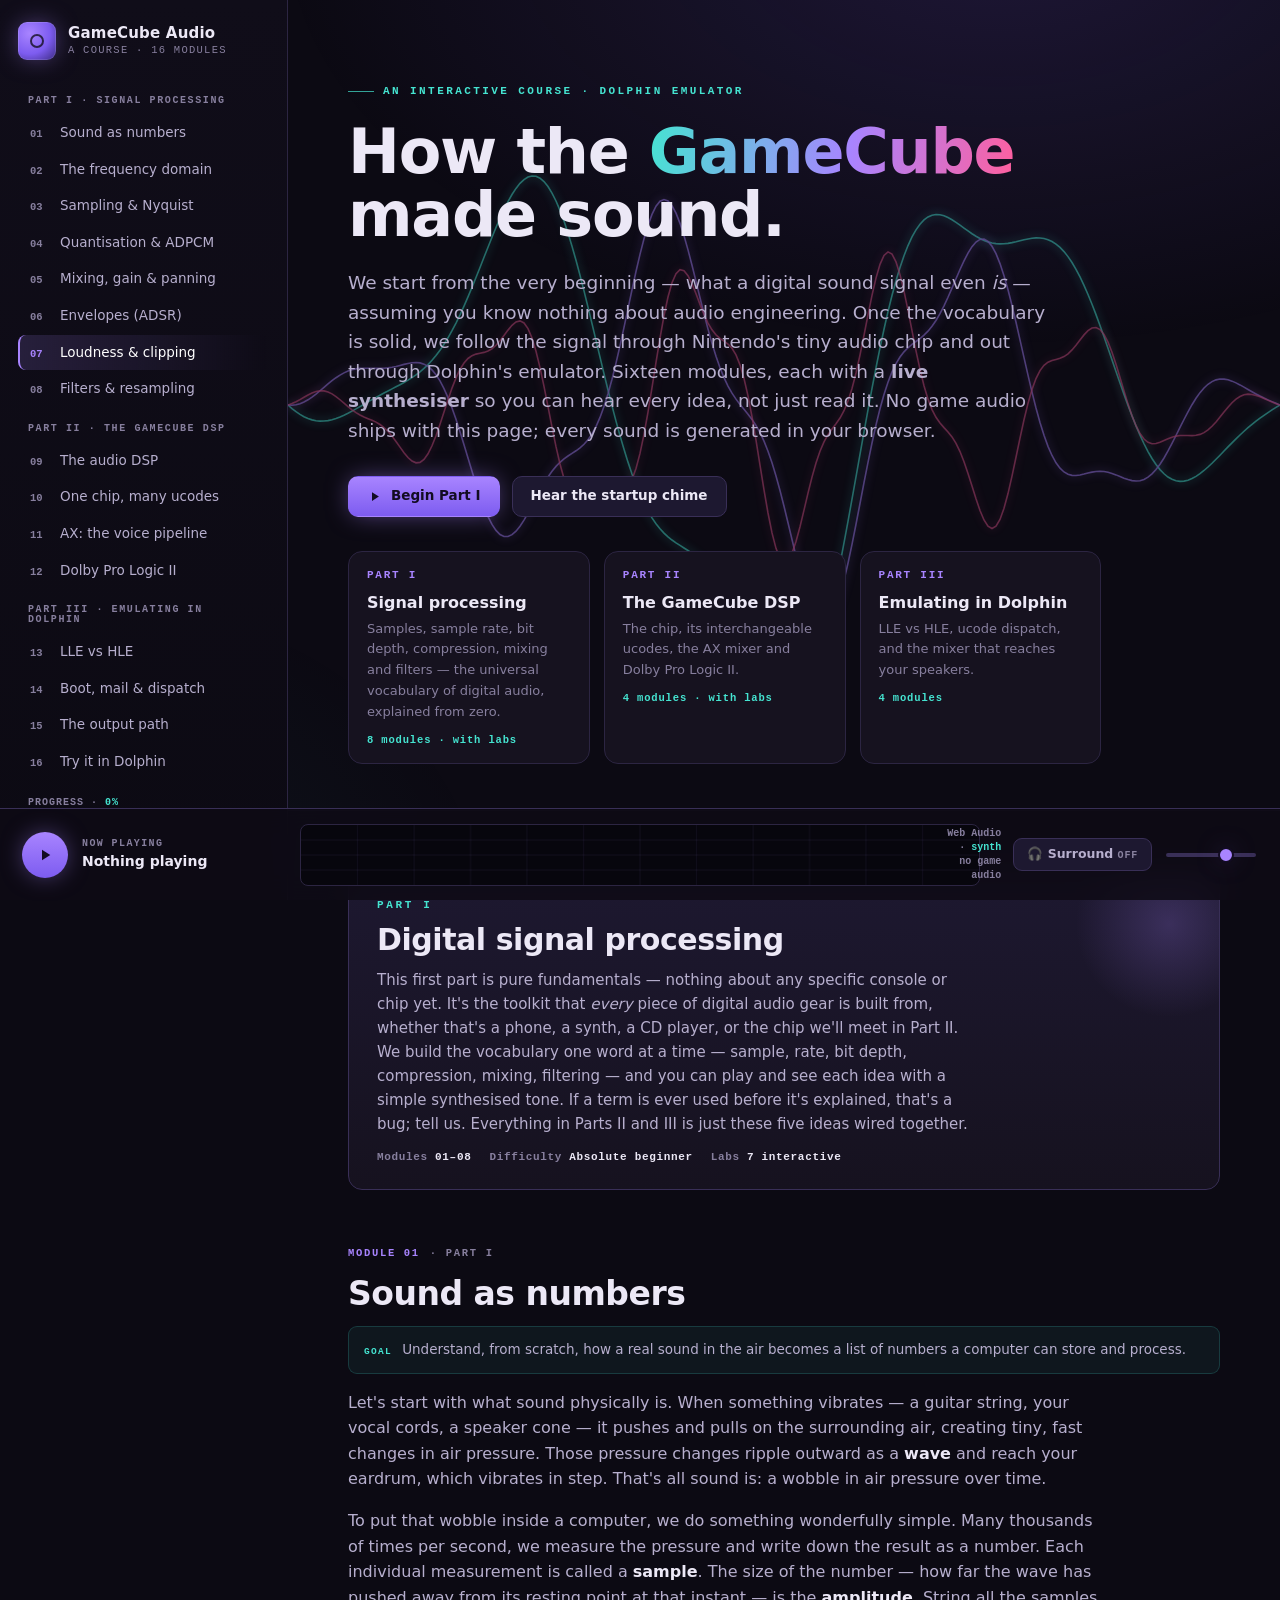
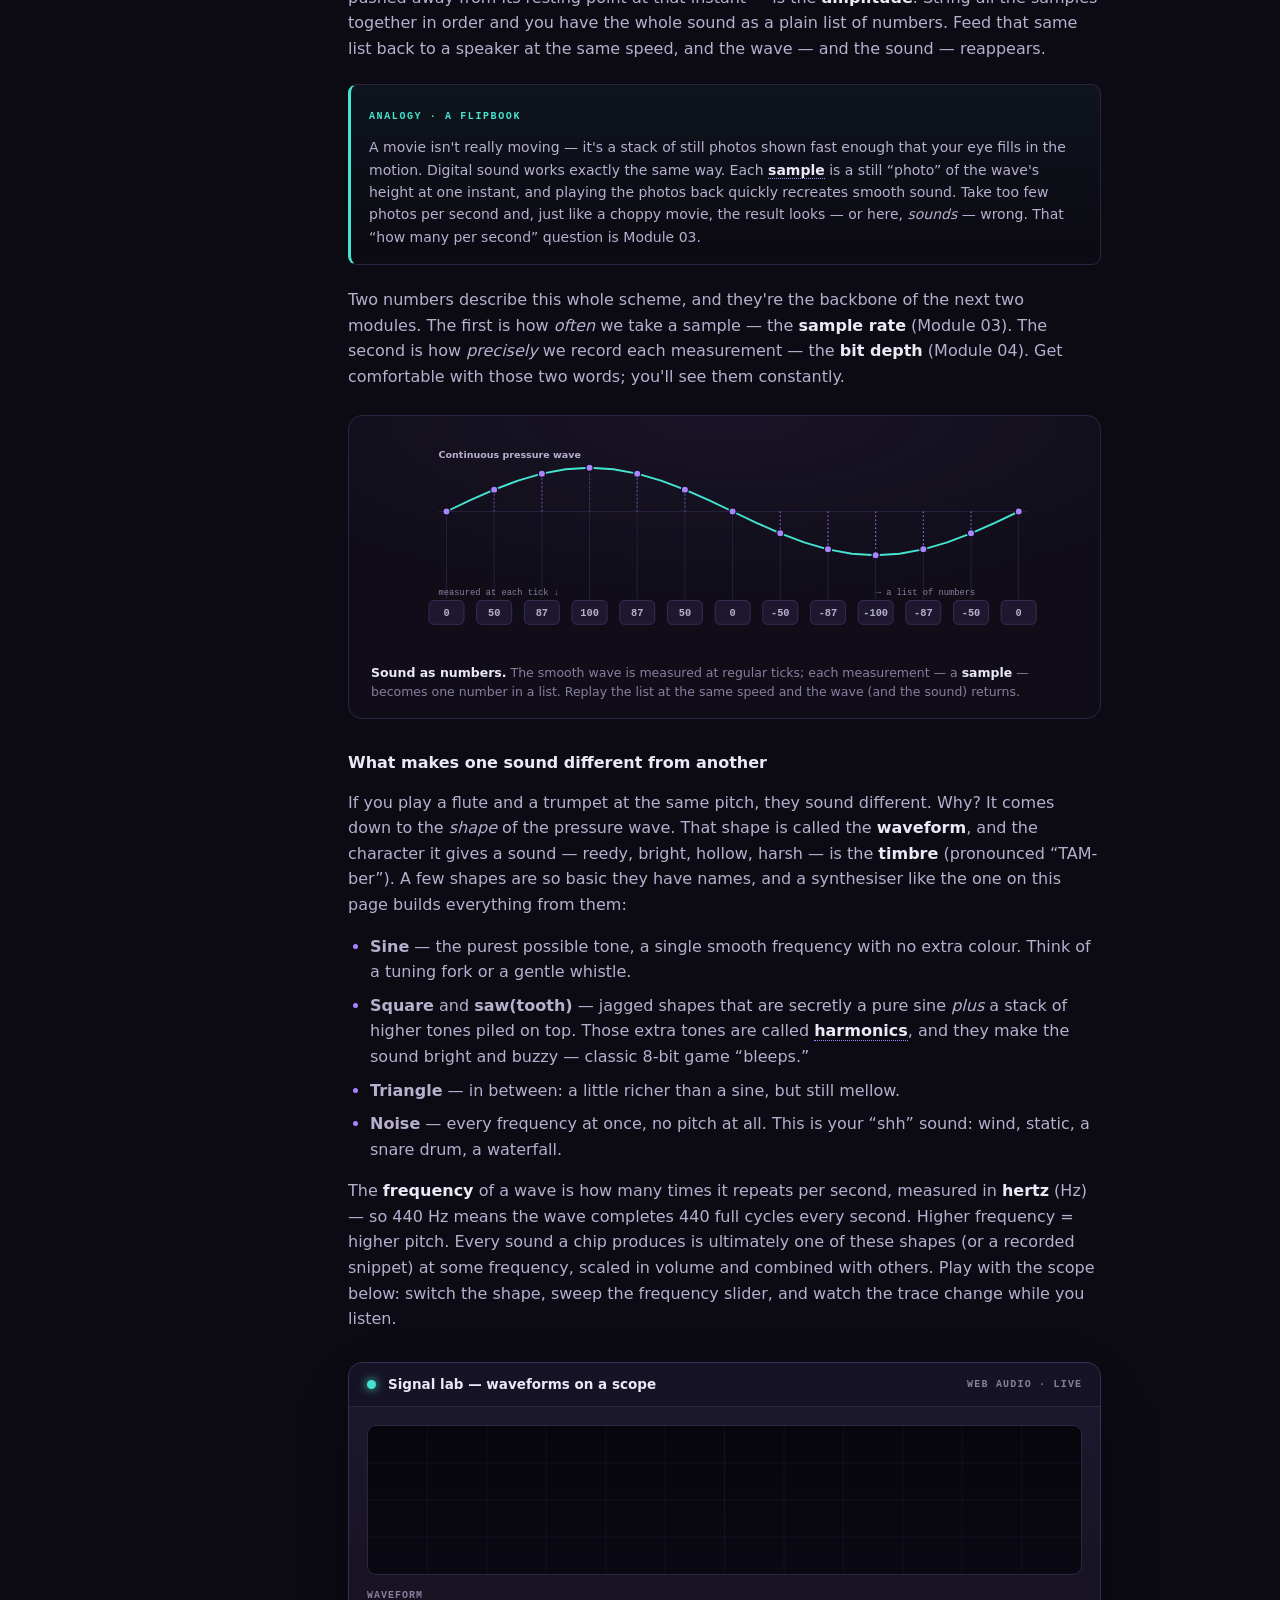
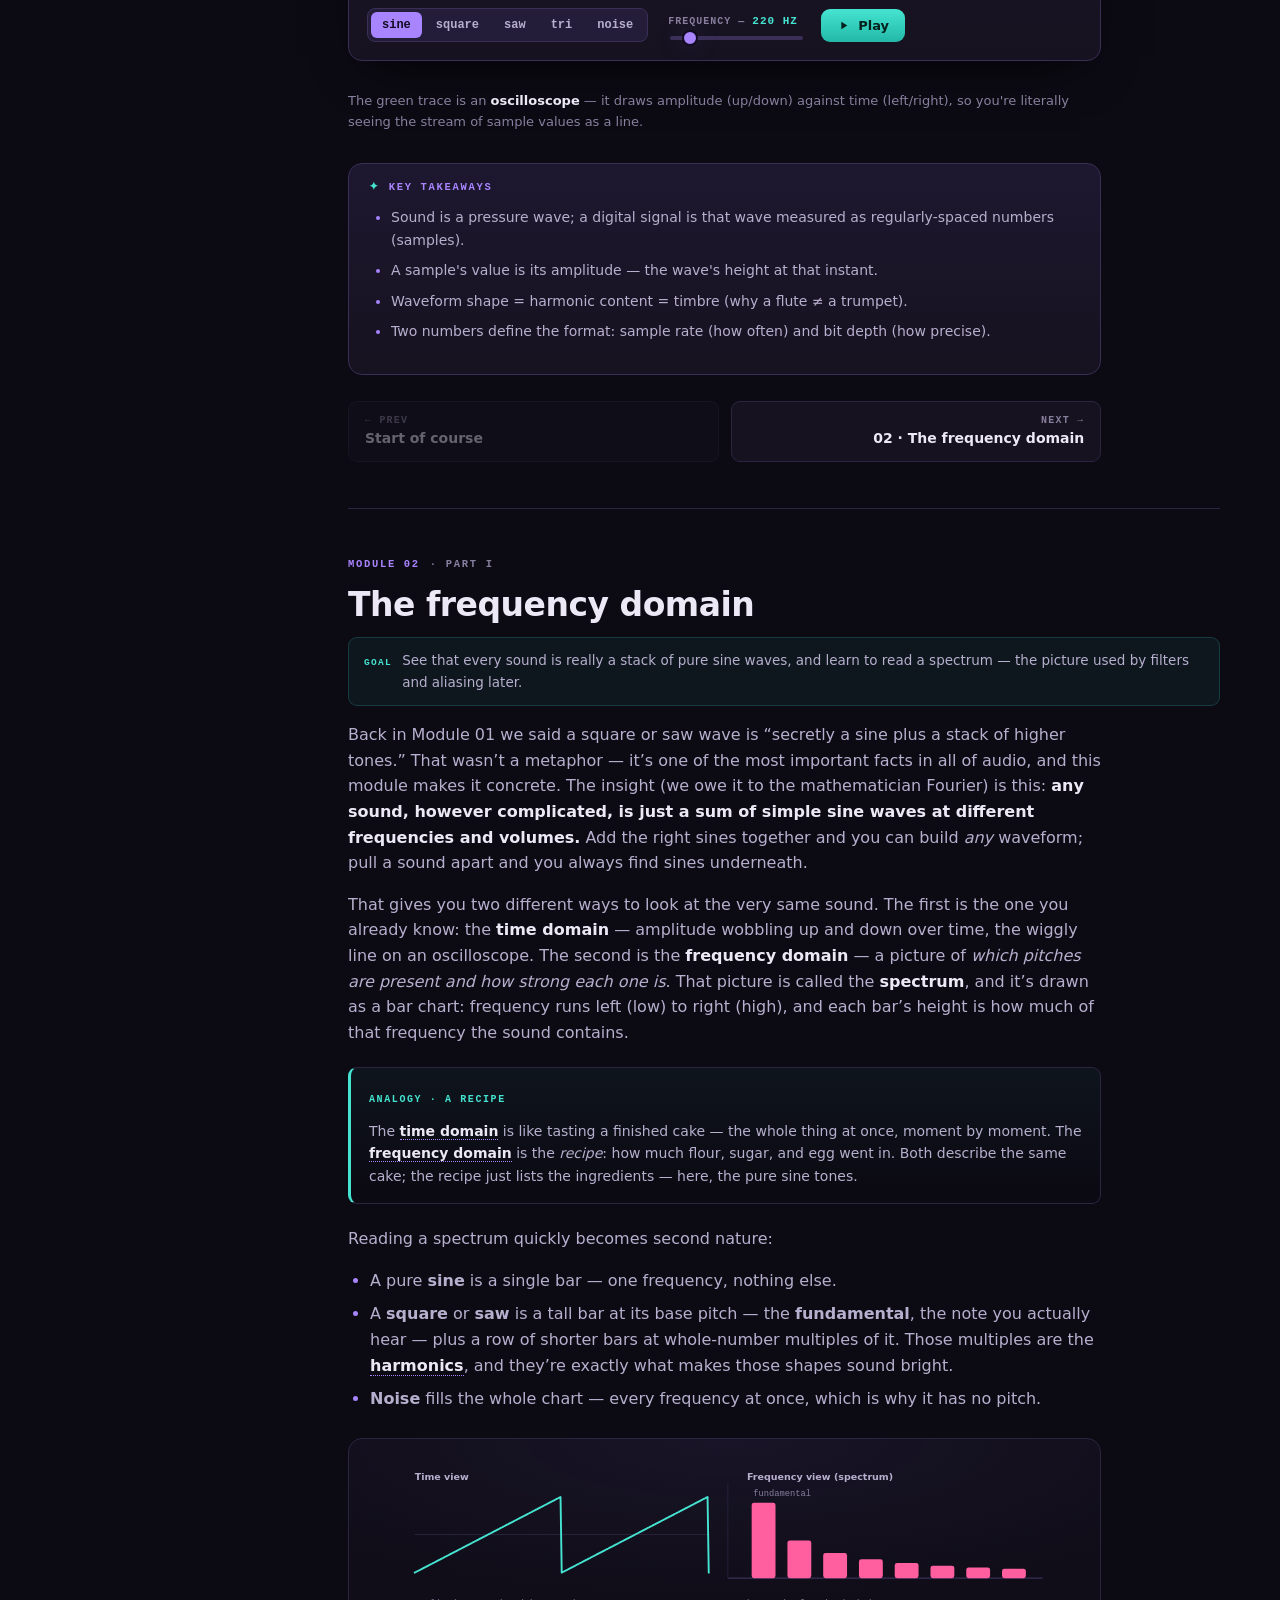
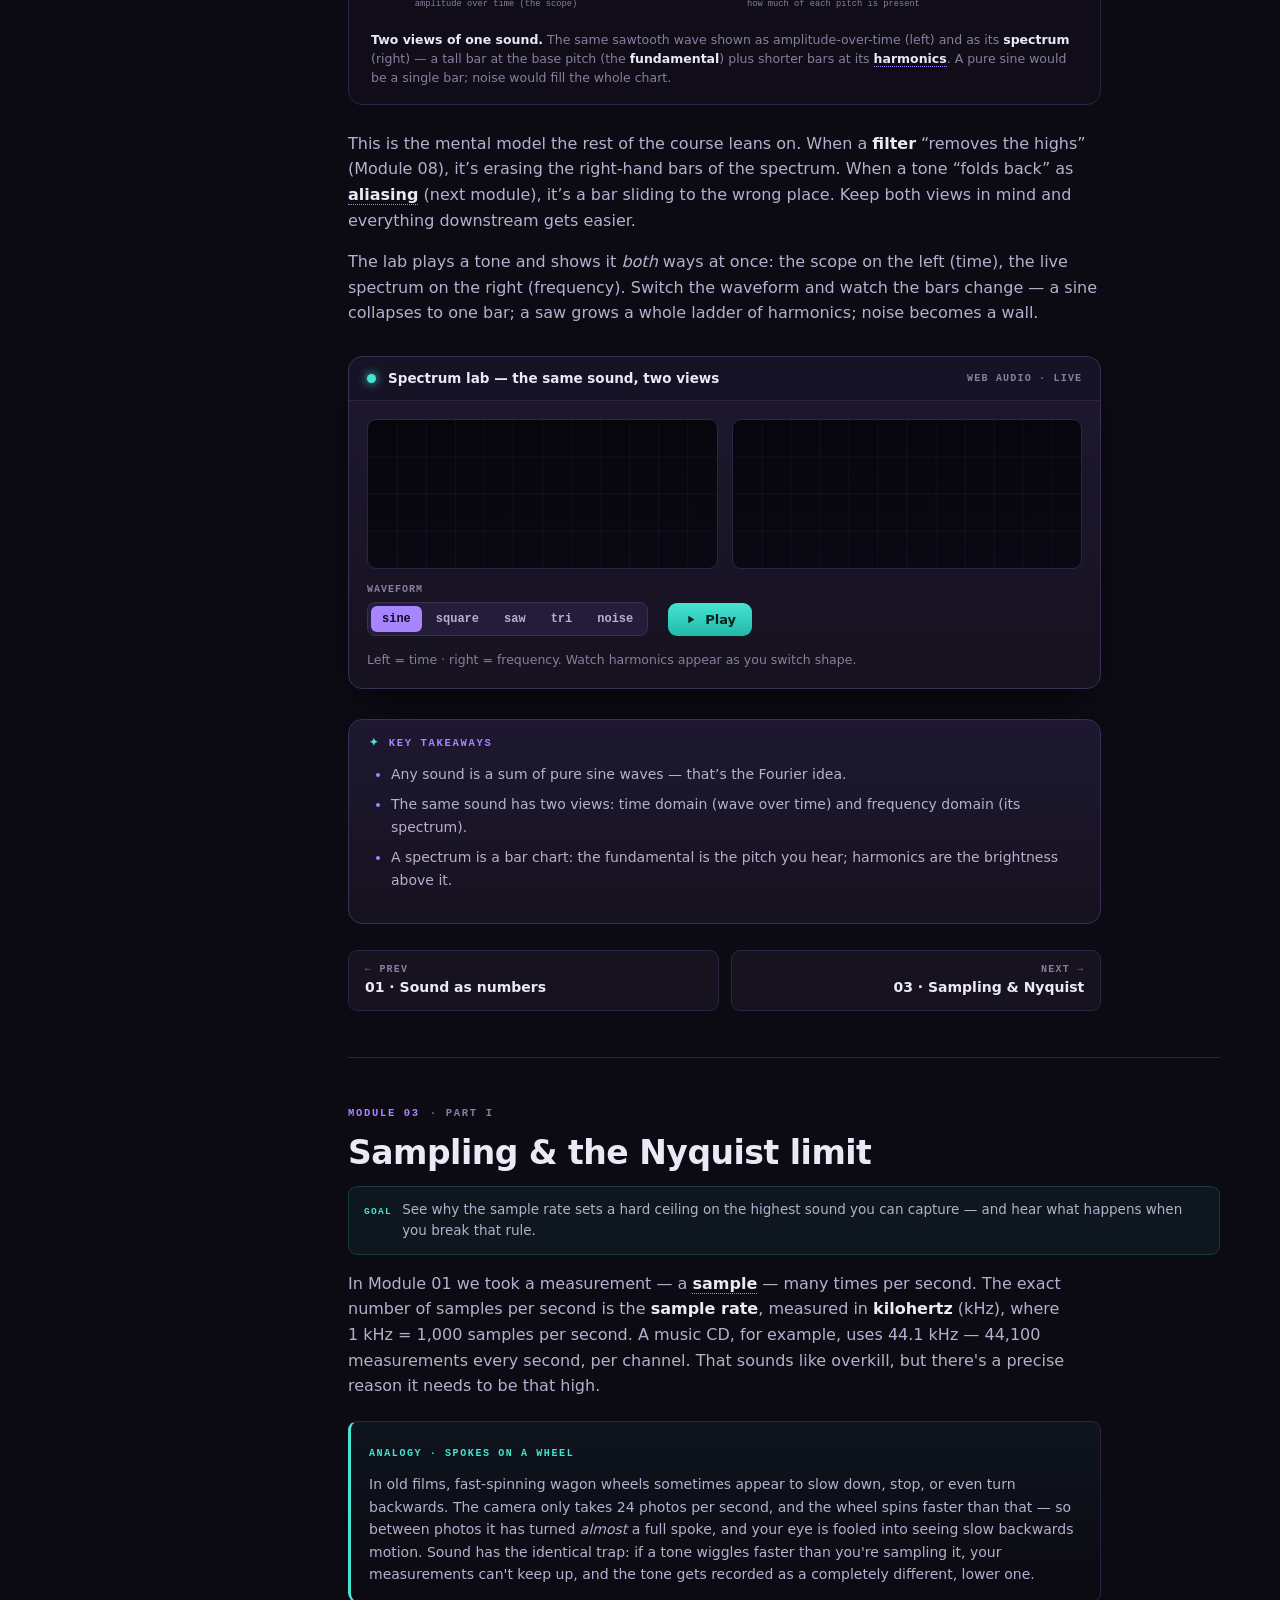
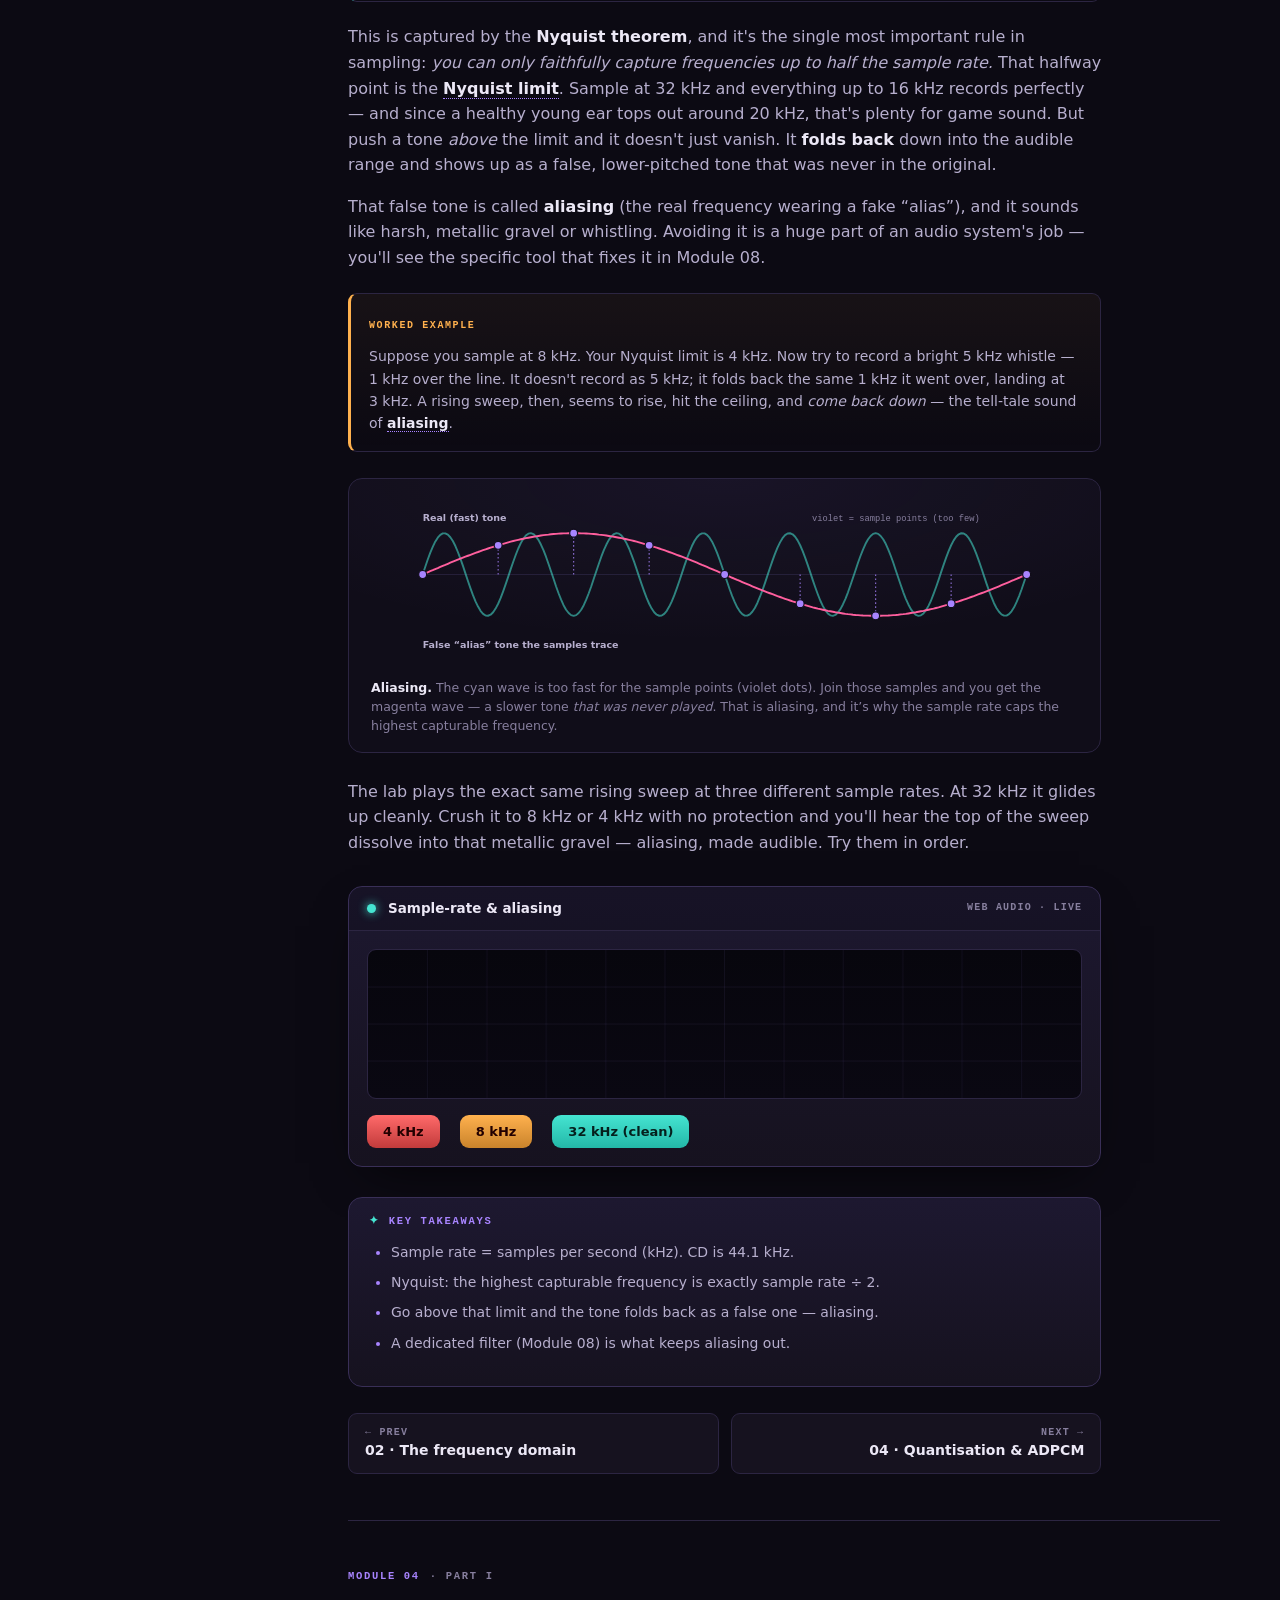
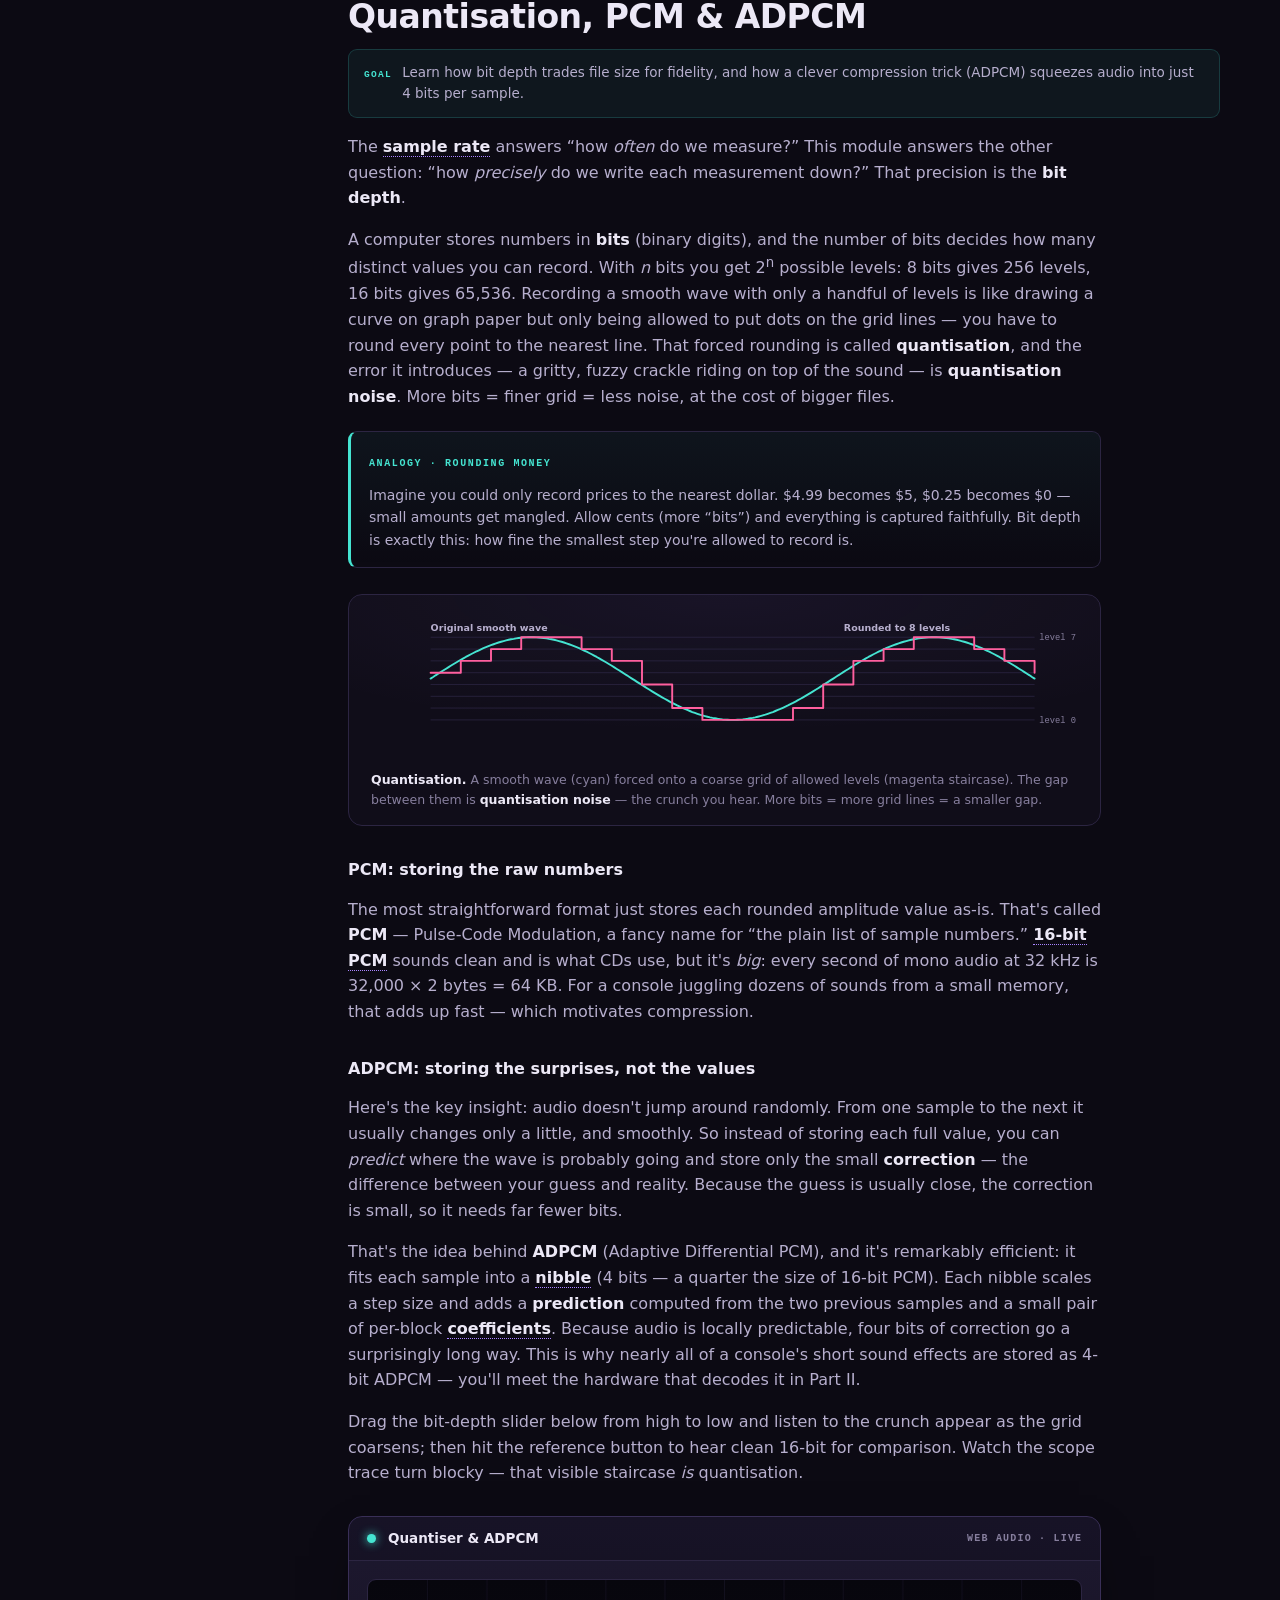
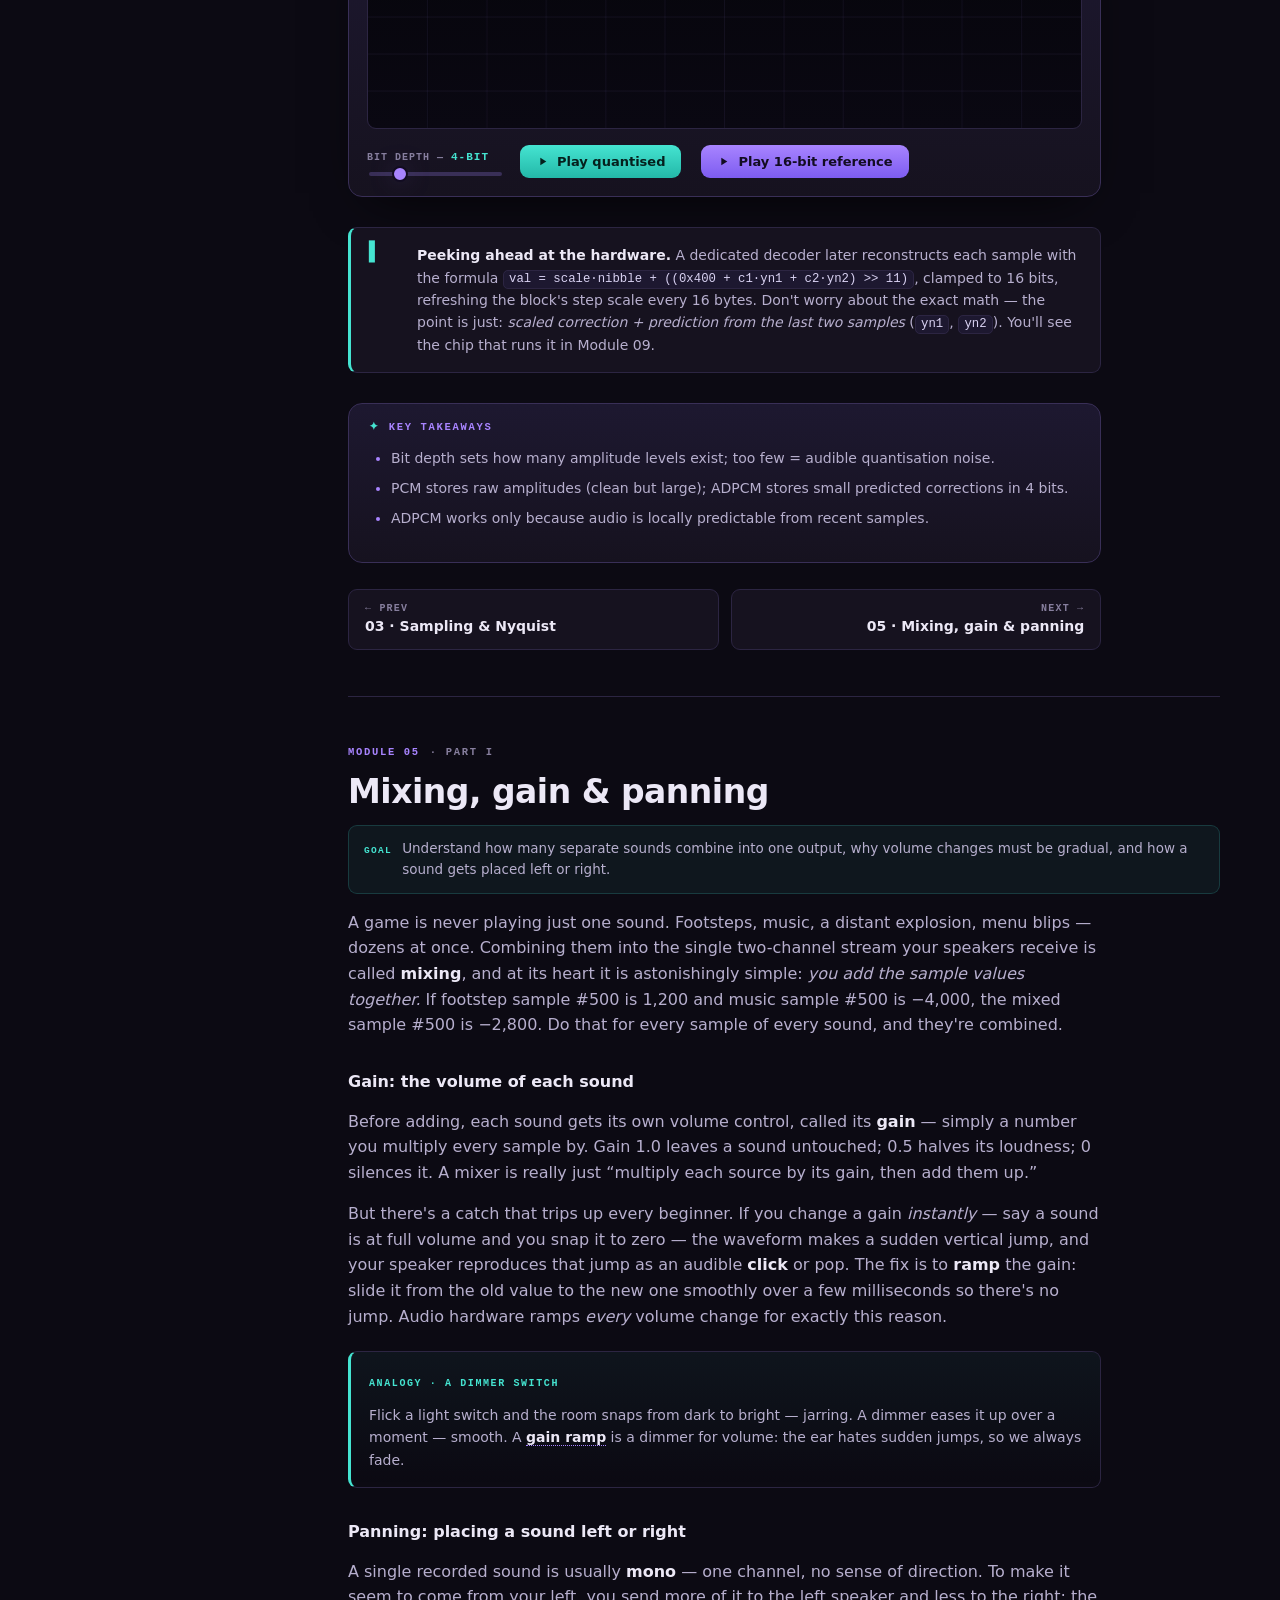
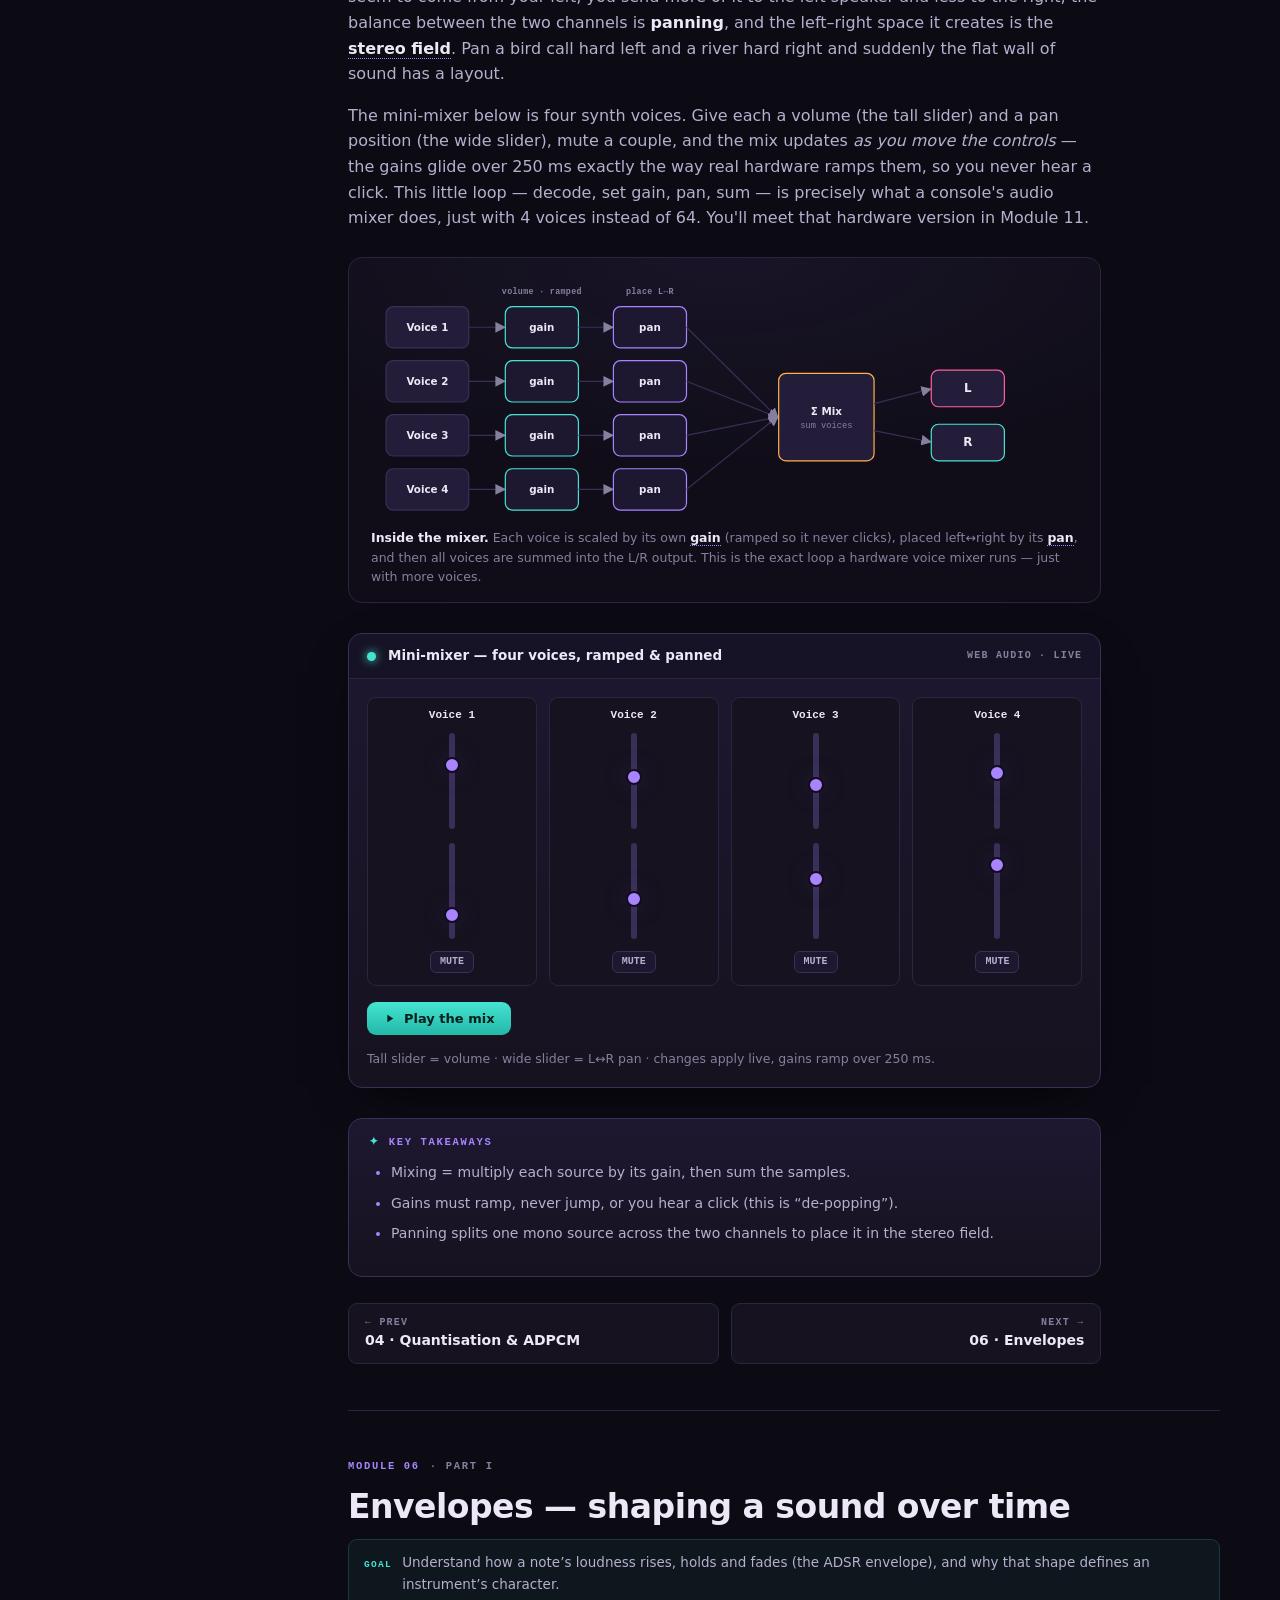
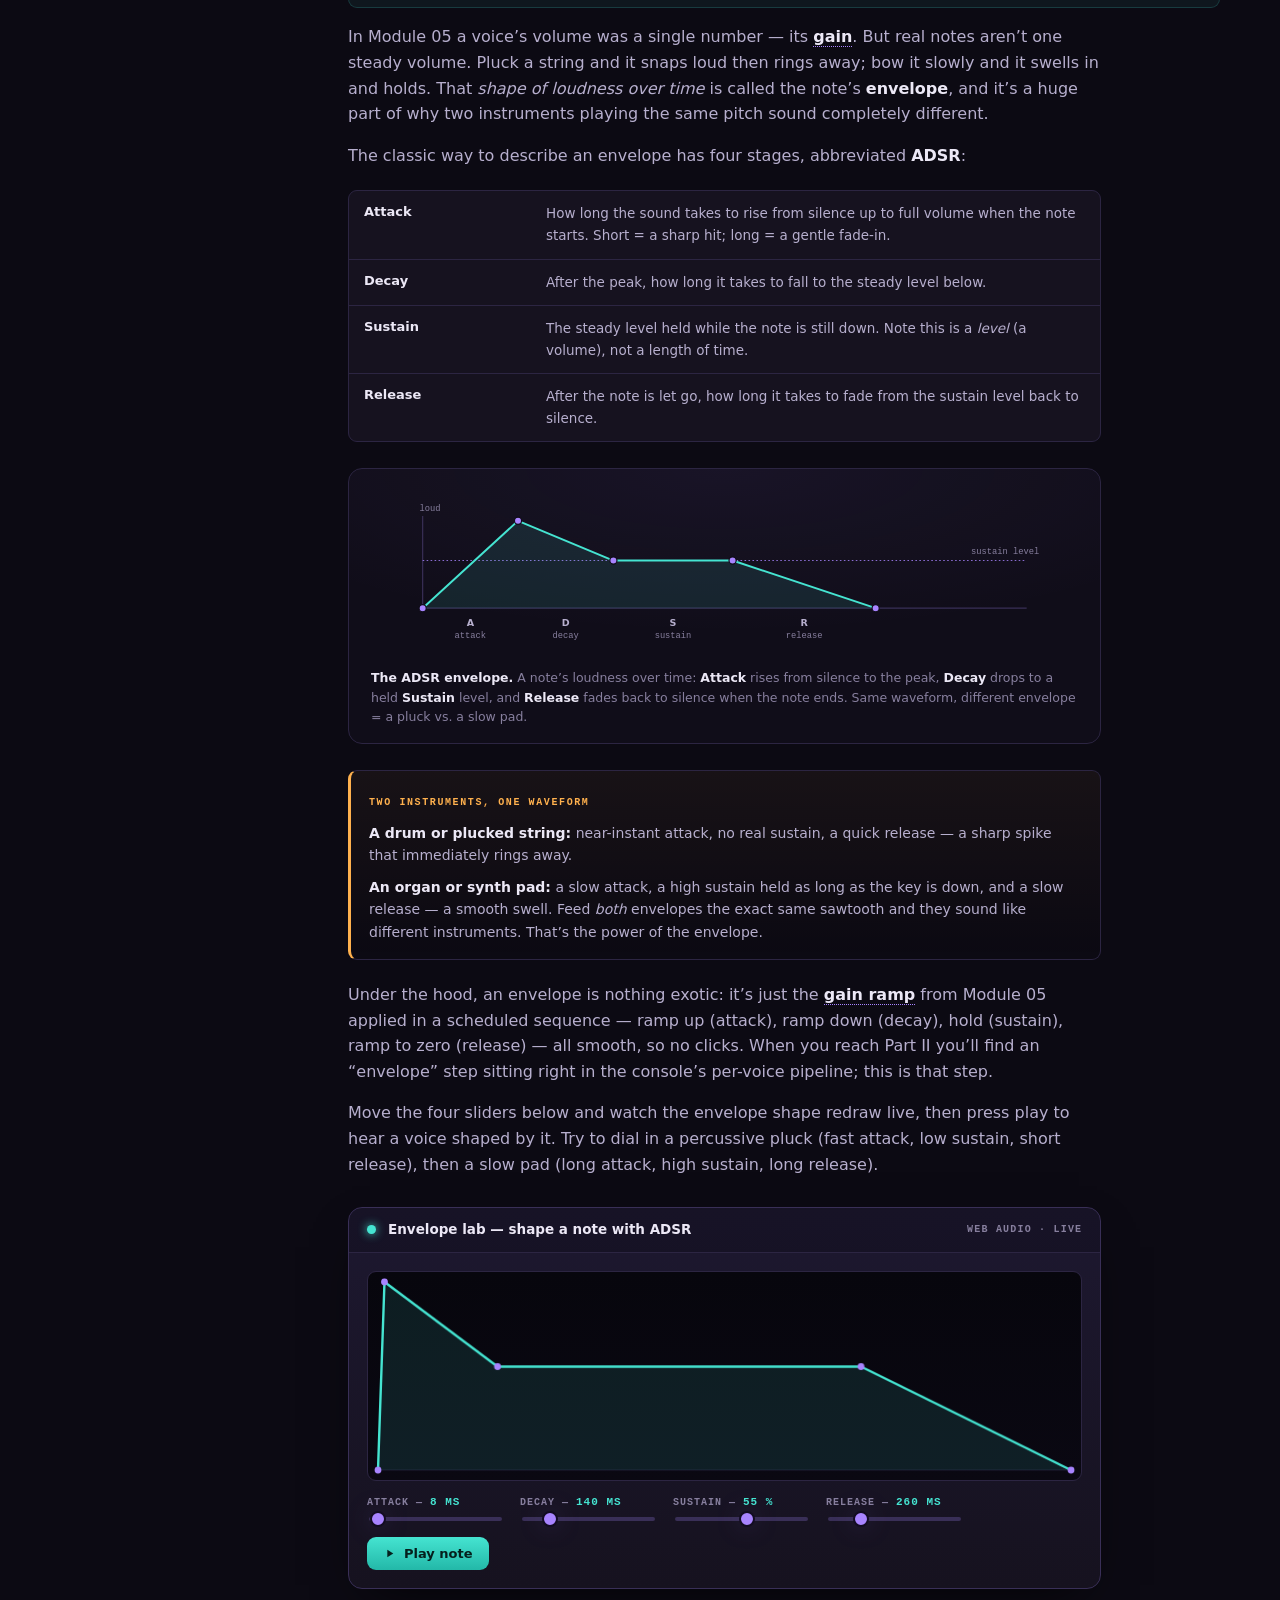
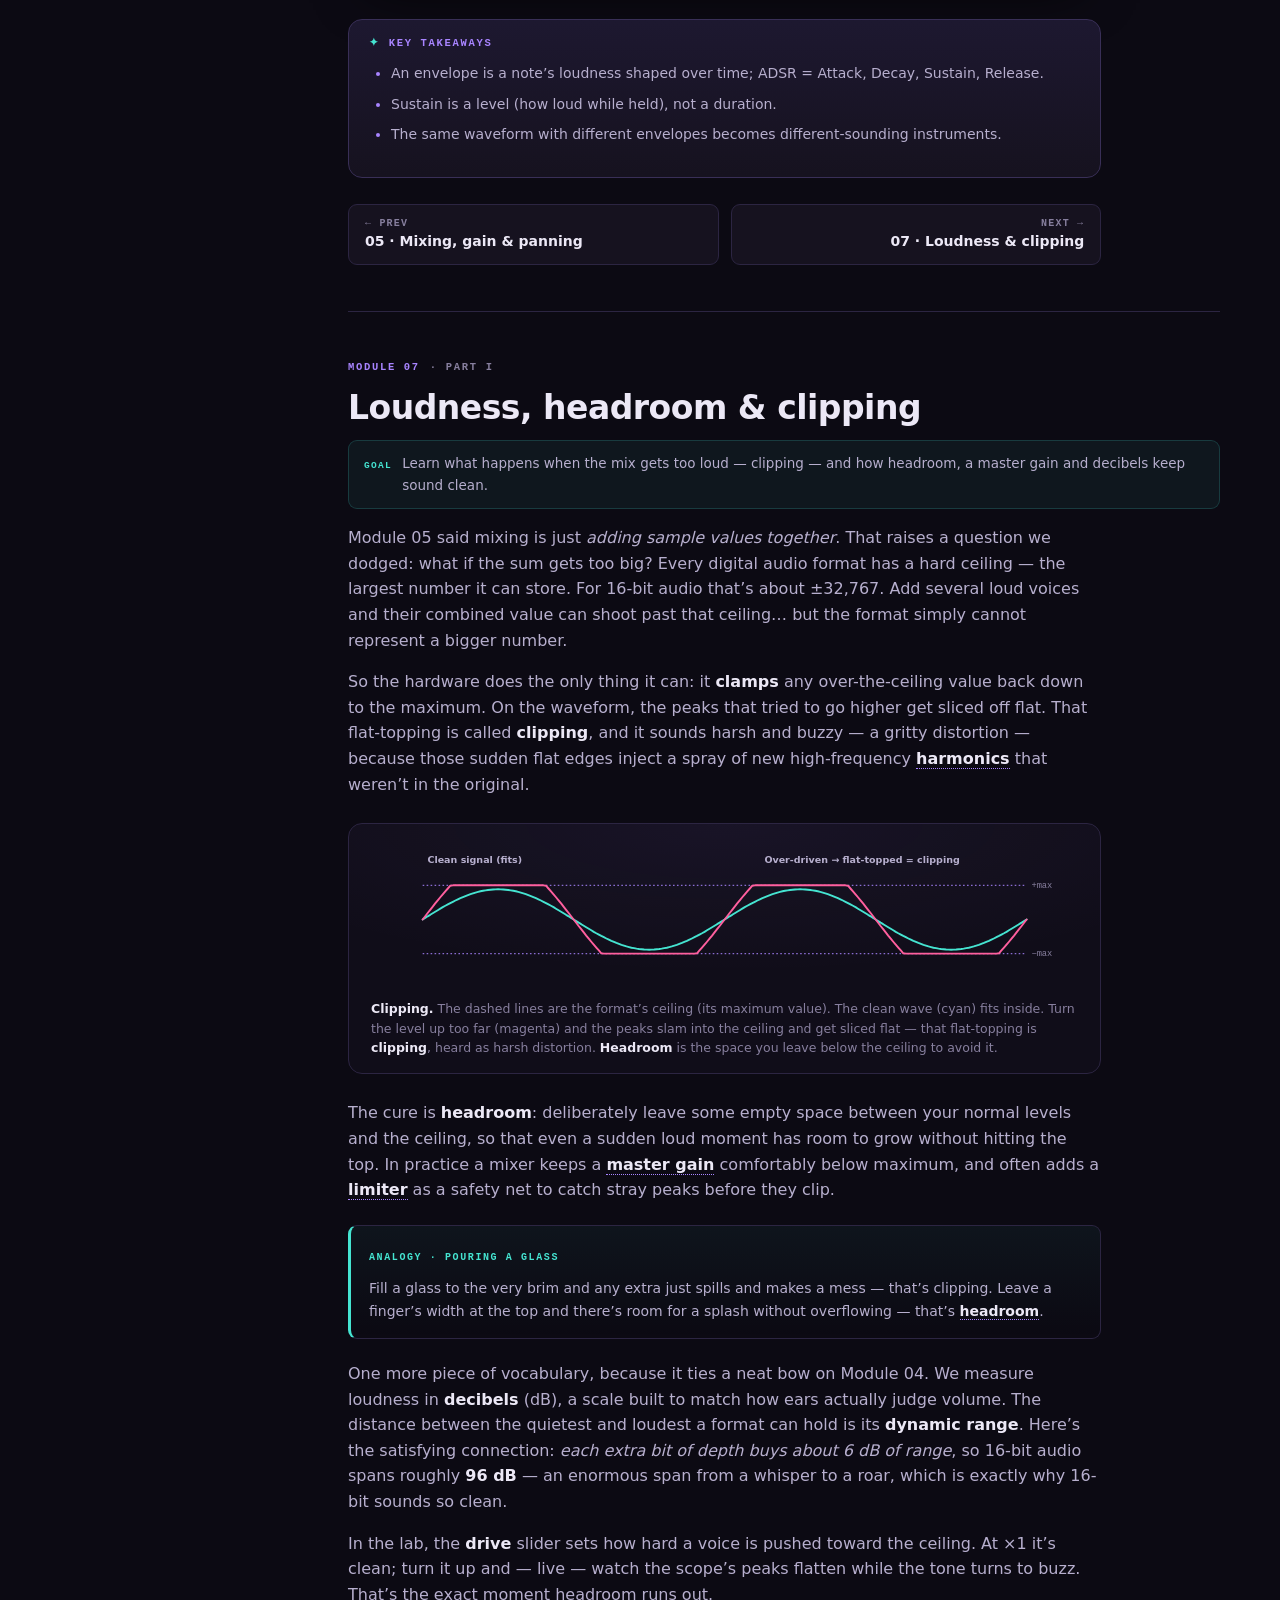
==== audio/index.html @ 2a575673 "Animated flow diagrams: the per-frame conversation & the AUX round trip Add a small declarative time" ====
<!DOCTYPE html>
<html lang="en">
<head>
<meta charset="utf-8">
<meta name="viewport" content="width=device-width, initial-scale=1">
<title>GameCube Audio — a course on the DSP, ucodes & Pro Logic II</title>
<meta name="description" content="A hands-on course in three parts: digital signal processing fundamentals from scratch, how the GameCube DSP makes sound (including Dolby Pro Logic II), and how Dolphin emulates it — with a built-in synthesiser so you can hear every concept.">
<link rel="stylesheet" href="styles.css">
</head>
<body>

<div class="progress" aria-hidden="true"><div class="fill" id="progress-fill"></div></div>
<button class="menu-btn" id="menu-btn" aria-label="Open contents">☰</button>
<div class="scrim" id="scrim"></div>

<div class="app">

  <!-- ================================================= SIDEBAR ============ -->
  <aside class="sidebar" id="sidebar">
    <div class="brand">
      <div class="logo" aria-hidden="true"></div>
      <div>
        <h1>GameCube Audio</h1>
        <span class="sub">A course · 16 modules</span>
      </div>
    </div>

    <nav class="toc" aria-label="Course contents">
      <div class="toc-group">Part I · Signal processing</div>
      <a href="#signals"><span class="n">01</span><span>Sound as numbers</span></a>
      <a href="#spectrum"><span class="n">02</span><span>The frequency domain</span></a>
      <a href="#sampling"><span class="n">03</span><span>Sampling &amp; Nyquist</span></a>
      <a href="#quantization"><span class="n">04</span><span>Quantisation &amp; ADPCM</span></a>
      <a href="#mixing"><span class="n">05</span><span>Mixing, gain &amp; panning</span></a>
      <a href="#envelopes"><span class="n">06</span><span>Envelopes (ADSR)</span></a>
      <a href="#headroom"><span class="n">07</span><span>Loudness &amp; clipping</span></a>
      <a href="#filters"><span class="n">08</span><span>Filters &amp; resampling</span></a>

      <div class="toc-group">Part II · The GameCube DSP</div>
      <a href="#dsp"><span class="n">09</span><span>The audio DSP</span></a>
      <a href="#ucodes"><span class="n">10</span><span>One chip, many ucodes</span></a>
      <a href="#ax"><span class="n">11</span><span>AX: the voice pipeline</span></a>
      <a href="#dpl2"><span class="n">12</span><span>Dolby Pro Logic II</span></a>

      <div class="toc-group">Part III · Emulating in Dolphin</div>
      <a href="#lle-hle"><span class="n">13</span><span>LLE vs HLE</span></a>
      <a href="#pipeline"><span class="n">14</span><span>Boot, mail &amp; dispatch</span></a>
      <a href="#output"><span class="n">15</span><span>The output path</span></a>
      <a href="#try"><span class="n">16</span><span>Try it in Dolphin</span></a>

      <div class="progress-note">Progress · <b id="pct">0%</b></div>
    </nav>
  </aside>

  <!-- ================================================= MAIN =============== -->
  <main class="main">

    <!-- ------------------------------------------------ HERO -------------- -->
    <header class="hero">
      <canvas id="hero-scope" aria-hidden="true"></canvas>
      <div class="wrap">
        <div class="inner">
          <span class="eyebrow">An interactive course · Dolphin emulator</span>
          <h2>How the <span class="grad">GameCube</span> made sound.</h2>
          <p class="lede">
            We start from the very beginning — what a digital sound signal even
            <em>is</em> — assuming you know nothing about audio engineering. Once
            the vocabulary is solid, we follow the signal through Nintendo's tiny
            audio chip and out through Dolphin's emulator. Sixteen modules, each
            with a <strong>live synthesiser</strong> so you can hear every idea,
            not just read it. No game audio ships with this page; every sound is
            generated in your browser.
          </p>
          <div class="cta-row">
            <a class="btn primary" href="#signals">
              <svg viewBox="0 0 24 24" fill="currentColor"><path d="M8 5v14l11-7z"/></svg>
              Begin Part I
            </a>
            <button class="btn" id="play-chime">Hear the startup chime</button>
          </div>

          <div class="arc-cards">
            <a class="arc" href="#part-1">
              <div class="an">PART I</div>
              <h4>Signal processing</h4>
              <p>Samples, sample rate, bit depth, compression, mixing and filters — the universal vocabulary of digital audio, explained from zero.</p>
              <div class="cnt">8 modules · with labs</div>
            </a>
            <a class="arc" href="#part-2">
              <div class="an">PART II</div>
              <h4>The GameCube DSP</h4>
              <p>The chip, its interchangeable ucodes, the AX mixer and Dolby Pro Logic II.</p>
              <div class="cnt">4 modules · with labs</div>
            </a>
            <a class="arc" href="#part-3">
              <div class="an">PART III</div>
              <h4>Emulating in Dolphin</h4>
              <p>LLE vs HLE, ucode dispatch, and the mixer that reaches your speakers.</p>
              <div class="cnt">4 modules</div>
            </a>
          </div>
        </div>
      </div>
    </header>

    <div class="wrap">

      <!-- ============================================ PART I ============== -->
      <section class="part" id="part-1">
        <div class="part-inner">
          <div class="kicker">Part I</div>
          <h3>Digital signal processing</h3>
          <p>
            This first part is pure fundamentals — nothing about any specific
            console or chip yet. It's the toolkit that <em>every</em> piece of
            digital audio gear is built from, whether that's a phone, a synth, a CD
            player, or the chip we'll meet in Part II. We build the vocabulary one
            word at a time — sample, rate, bit depth, compression, mixing,
            filtering — and you can play and see each idea with a simple synthesised
            tone. If a term is ever used before it's explained, that's a bug; tell
            us. Everything in Parts II and III is just these five ideas wired
            together.
          </p>
          <div class="part-meta"><span>Modules <b>01–08</b></span><span>Difficulty <b>Absolute beginner</b></span><span>Labs <b>7 interactive</b></span></div>
        </div>
      </section>

      <!-- --- Module 01 --- -->
      <section class="doc" id="signals">
        <div class="mod-head">
          <span class="eye">Module 01 <span class="part-tag">· Part I</span></span>
          <h3>Sound as numbers</h3>
          <div class="objective"><span class="lbl">Goal</span><span class="txt">Understand, from scratch, how a real sound in the air becomes a list of numbers a computer can store and process.</span></div>
        </div>
        <div class="prose">
          <p>
            Let's start with what sound physically is. When something vibrates — a
            guitar string, your vocal cords, a speaker cone — it pushes and pulls on
            the surrounding air, creating tiny, fast changes in air pressure. Those
            pressure changes ripple outward as a <strong>wave</strong> and reach
            your eardrum, which vibrates in step. That's all sound is: a wobble in
            air pressure over time.
          </p>
          <p>
            To put that wobble inside a computer, we do something wonderfully simple.
            Many thousands of times per second, we measure the pressure and write
            down the result as a number. Each individual measurement is called a
            <strong>sample</strong>. The size of the number — how far the wave has
            pushed away from its resting point at that instant — is the
            <strong>amplitude</strong>. String all the samples together in order and
            you have the whole sound as a plain list of numbers. Feed that same list
            back to a speaker at the same speed, and the wave — and the sound —
            reappears.
          </p>

          <div class="analogy">
            <span class="lbl">Analogy · A flipbook</span>
            <p>
              A movie isn't really moving — it's a stack of still photos shown fast
              enough that your eye fills in the motion. Digital sound works exactly
              the same way. Each <span class="term" data-tip="One measurement of the sound wave's height (its amplitude) at a single instant.">sample</span>
              is a still &ldquo;photo&rdquo; of the wave's height at one instant, and
              playing the photos back quickly recreates smooth sound. Take too few
              photos per second and, just like a choppy movie, the result looks —
              or here, <em>sounds</em> — wrong. That &ldquo;how many per second&rdquo;
              question is Module 03.
            </p>
          </div>

          <p>
            Two numbers describe this whole scheme, and they're the backbone of the
            next two modules. The first is how <em>often</em> we take a sample — the
            <strong>sample rate</strong> (Module 03). The second is how
            <em>precisely</em> we record each measurement — the <strong>bit
            depth</strong> (Module 04). Get comfortable with those two words; you'll
            see them constantly.
          </p>

                    <figure class="figure">
            <svg viewBox="0 0 900 270" role="img" aria-label="How a continuous sound wave is sampled into a list of numbers">
              <line x1="90" y1="95" x2="830" y2="95" class="d-grid"/>
              <polyline class="d-wave-c" points="100.0,95.0 130.0,80.8 160.0,67.5 190.0,56.1 220.0,47.4 250.0,41.9 280.0,40.0 310.0,41.9 340.0,47.4 370.0,56.1 400.0,67.5 430.0,80.8 460.0,95.0 490.0,109.2 520.0,122.5 550.0,133.9 580.0,142.6 610.0,148.1 640.0,150.0 670.0,148.1 700.0,142.6 730.0,133.9 760.0,122.5 790.0,109.2 820.0,95.0"/>
              <line x1="100" y1="95" x2="100" y2="95.0" class="d-stem"/>
              <line x1="100" y1="95.0" x2="100" y2="205" class="d-grid"/>
              <circle cx="100" cy="95.0" r="4.5" class="d-dot-v"/>
              <rect x="78" y="207" width="44" height="30" rx="6" class="d-fill-panel d-stroke-line" stroke-width="1.2"/>
              <text x="100" y="227" text-anchor="middle" class="d-val">0</text>
              <line x1="160" y1="95" x2="160" y2="67.5" class="d-stem"/>
              <line x1="160" y1="67.5" x2="160" y2="205" class="d-grid"/>
              <circle cx="160" cy="67.5" r="4.5" class="d-dot-v"/>
              <rect x="138" y="207" width="44" height="30" rx="6" class="d-fill-panel d-stroke-line" stroke-width="1.2"/>
              <text x="160" y="227" text-anchor="middle" class="d-val">50</text>
              <line x1="220" y1="95" x2="220" y2="47.4" class="d-stem"/>
              <line x1="220" y1="47.4" x2="220" y2="205" class="d-grid"/>
              <circle cx="220" cy="47.4" r="4.5" class="d-dot-v"/>
              <rect x="198" y="207" width="44" height="30" rx="6" class="d-fill-panel d-stroke-line" stroke-width="1.2"/>
              <text x="220" y="227" text-anchor="middle" class="d-val">87</text>
              <line x1="280" y1="95" x2="280" y2="40.0" class="d-stem"/>
              <line x1="280" y1="40.0" x2="280" y2="205" class="d-grid"/>
              <circle cx="280" cy="40.0" r="4.5" class="d-dot-v"/>
              <rect x="258" y="207" width="44" height="30" rx="6" class="d-fill-panel d-stroke-line" stroke-width="1.2"/>
              <text x="280" y="227" text-anchor="middle" class="d-val">100</text>
              <line x1="340" y1="95" x2="340" y2="47.4" class="d-stem"/>
              <line x1="340" y1="47.4" x2="340" y2="205" class="d-grid"/>
              <circle cx="340" cy="47.4" r="4.5" class="d-dot-v"/>
              <rect x="318" y="207" width="44" height="30" rx="6" class="d-fill-panel d-stroke-line" stroke-width="1.2"/>
              <text x="340" y="227" text-anchor="middle" class="d-val">87</text>
              <line x1="400" y1="95" x2="400" y2="67.5" class="d-stem"/>
              <line x1="400" y1="67.5" x2="400" y2="205" class="d-grid"/>
              <circle cx="400" cy="67.5" r="4.5" class="d-dot-v"/>
              <rect x="378" y="207" width="44" height="30" rx="6" class="d-fill-panel d-stroke-line" stroke-width="1.2"/>
              <text x="400" y="227" text-anchor="middle" class="d-val">50</text>
              <line x1="460" y1="95" x2="460" y2="95.0" class="d-stem"/>
              <line x1="460" y1="95.0" x2="460" y2="205" class="d-grid"/>
              <circle cx="460" cy="95.0" r="4.5" class="d-dot-v"/>
              <rect x="438" y="207" width="44" height="30" rx="6" class="d-fill-panel d-stroke-line" stroke-width="1.2"/>
              <text x="460" y="227" text-anchor="middle" class="d-val">0</text>
              <line x1="520" y1="95" x2="520" y2="122.5" class="d-stem"/>
              <line x1="520" y1="122.5" x2="520" y2="205" class="d-grid"/>
              <circle cx="520" cy="122.5" r="4.5" class="d-dot-v"/>
              <rect x="498" y="207" width="44" height="30" rx="6" class="d-fill-panel d-stroke-line" stroke-width="1.2"/>
              <text x="520" y="227" text-anchor="middle" class="d-val">-50</text>
              <line x1="580" y1="95" x2="580" y2="142.6" class="d-stem"/>
              <line x1="580" y1="142.6" x2="580" y2="205" class="d-grid"/>
              <circle cx="580" cy="142.6" r="4.5" class="d-dot-v"/>
              <rect x="558" y="207" width="44" height="30" rx="6" class="d-fill-panel d-stroke-line" stroke-width="1.2"/>
              <text x="580" y="227" text-anchor="middle" class="d-val">-87</text>
              <line x1="640" y1="95" x2="640" y2="150.0" class="d-stem"/>
              <line x1="640" y1="150.0" x2="640" y2="205" class="d-grid"/>
              <circle cx="640" cy="150.0" r="4.5" class="d-dot-v"/>
              <rect x="618" y="207" width="44" height="30" rx="6" class="d-fill-panel d-stroke-line" stroke-width="1.2"/>
              <text x="640" y="227" text-anchor="middle" class="d-val">-100</text>
              <line x1="700" y1="95" x2="700" y2="142.6" class="d-stem"/>
              <line x1="700" y1="142.6" x2="700" y2="205" class="d-grid"/>
              <circle cx="700" cy="142.6" r="4.5" class="d-dot-v"/>
              <rect x="678" y="207" width="44" height="30" rx="6" class="d-fill-panel d-stroke-line" stroke-width="1.2"/>
              <text x="700" y="227" text-anchor="middle" class="d-val">-87</text>
              <line x1="760" y1="95" x2="760" y2="122.5" class="d-stem"/>
              <line x1="760" y1="122.5" x2="760" y2="205" class="d-grid"/>
              <circle cx="760" cy="122.5" r="4.5" class="d-dot-v"/>
              <rect x="738" y="207" width="44" height="30" rx="6" class="d-fill-panel d-stroke-line" stroke-width="1.2"/>
              <text x="760" y="227" text-anchor="middle" class="d-val">-50</text>
              <line x1="820" y1="95" x2="820" y2="95.0" class="d-stem"/>
              <line x1="820" y1="95.0" x2="820" y2="205" class="d-grid"/>
              <circle cx="820" cy="95.0" r="4.5" class="d-dot-v"/>
              <rect x="798" y="207" width="44" height="30" rx="6" class="d-fill-panel d-stroke-line" stroke-width="1.2"/>
              <text x="820" y="227" text-anchor="middle" class="d-val">0</text>
              <text x="90" y="28" class="d-tag d-cyan">Continuous pressure wave</text>
              <text x="90" y="200" class="d-sub">measured at each tick ↓</text>
              <text x="640" y="200" class="d-sub" text-anchor="start">→ a list of numbers</text>
            </svg>
            <figcaption class="fig-cap"><strong>Sound as numbers.</strong> The smooth wave is measured at regular ticks; each measurement — a <strong>sample</strong> — becomes one number in a list. Replay the list at the same speed and the wave (and the sound) returns.</figcaption>
          </figure>

          <h4>What makes one sound different from another</h4>
          <p>
            If you play a flute and a trumpet at the same pitch, they sound
            different. Why? It comes down to the <em>shape</em> of the pressure
            wave. That shape is called the <strong>waveform</strong>, and the
            character it gives a sound — reedy, bright, hollow, harsh — is the
            <strong>timbre</strong> (pronounced &ldquo;TAM-ber&rdquo;). A few shapes
            are so basic they have names, and a synthesiser like the one on this
            page builds everything from them:
          </p>
          <ul>
            <li><strong>Sine</strong> — the purest possible tone, a single smooth frequency with no extra colour. Think of a tuning fork or a gentle whistle.</li>
            <li><strong>Square</strong> and <strong>saw(tooth)</strong> — jagged shapes that are secretly a pure sine <em>plus</em> a stack of higher tones piled on top. Those extra tones are called <span class="term" data-tip="Whole-number multiples of the base frequency (2×, 3×, 4×…). More harmonics = a brighter, buzzier tone.">harmonics</span>, and they make the sound bright and buzzy — classic 8-bit game &ldquo;bleeps.&rdquo;</li>
            <li><strong>Triangle</strong> — in between: a little richer than a sine, but still mellow.</li>
            <li><strong>Noise</strong> — every frequency at once, no pitch at all. This is your &ldquo;shh&rdquo; sound: wind, static, a snare drum, a waterfall.</li>
          </ul>
          <p>
            The <strong>frequency</strong> of a wave is how many times it repeats per
            second, measured in <strong>hertz</strong> (Hz) — so 440&nbsp;Hz means
            the wave completes 440 full cycles every second. Higher frequency =
            higher pitch. Every sound a chip produces is ultimately one of these
            shapes (or a recorded snippet) at some frequency, scaled in volume and
            combined with others. Play with the scope below: switch the shape, sweep
            the frequency slider, and watch the trace change while you listen.
          </p>

          <div class="lab" id="lab-wave">
            <div class="lab-head"><span class="dot"></span><span class="title">Signal lab — waveforms on a scope</span><span class="badge">Web Audio · live</span></div>
            <div class="lab-body">
              <canvas class="scope" aria-label="Oscilloscope trace of the selected waveform"></canvas>
              <div class="controls">
                <div class="ctrl">
                  <label>Waveform</label>
                  <div class="seg-btns" role="group" aria-label="Waveform">
                    <button class="on" data-shape="sine">sine</button>
                    <button data-shape="square">square</button>
                    <button data-shape="sawtooth">saw</button>
                    <button data-shape="triangle">tri</button>
                    <button data-shape="noise">noise</button>
                  </div>
                </div>
                <div class="ctrl">
                  <label>Frequency — <span class="val" data-wave-freq-val>220 Hz</span></label>
                  <input type="range" min="55" max="1760" value="220" step="1" data-wave-freq aria-label="Frequency">
                </div>
                <button class="play-btn" data-wave-play>
                  <svg viewBox="0 0 24 24" fill="currentColor"><path d="M8 5v14l11-7z"/></svg>
                  Play
                </button>
              </div>
            </div>
          </div>
          <p style="font-size:13px;color:var(--muted)">
            The green trace is an <strong>oscilloscope</strong> — it draws amplitude
            (up/down) against time (left/right), so you're literally seeing the
            stream of sample values as a line.
          </p>

          <div class="takeaway">
            <div class="th">Key takeaways</div>
            <ul>
              <li>Sound is a pressure wave; a digital signal is that wave measured as regularly-spaced numbers (samples).</li>
              <li>A sample's value is its amplitude — the wave's height at that instant.</li>
              <li>Waveform shape = harmonic content = timbre (why a flute ≠ a trumpet).</li>
              <li>Two numbers define the format: sample rate (how often) and bit depth (how precise).</li>
            </ul>
          </div>

          <div class="mod-nav">
            <a class="disabled" aria-disabled="true"><span class="dir">← Prev</span><span class="ttl">Start of course</span></a>
            <a class="next" href="#spectrum"><span class="dir">Next →</span><span class="ttl">02 · The frequency domain</span></a>
          </div>
        </div>
      </section>

      <!-- --- Module 02 --- -->
      <section class="doc" id="spectrum">
        <div class="mod-head">
          <span class="eye">Module 02 <span class="part-tag">· Part I</span></span>
          <h3>The frequency domain</h3>
          <div class="objective"><span class="lbl">Goal</span><span class="txt">See that every sound is really a stack of pure sine waves, and learn to read a spectrum — the picture used by filters and aliasing later.</span></div>
        </div>
        <div class="prose">
          <p>
            Back in Module 01 we said a square or saw wave is &ldquo;secretly a sine
            plus a stack of higher tones.&rdquo; That wasn&rsquo;t a metaphor — it&rsquo;s
            one of the most important facts in all of audio, and this module makes it
            concrete. The insight (we owe it to the mathematician Fourier) is this:
            <strong>any sound, however complicated, is just a sum of simple sine waves
            at different frequencies and volumes.</strong> Add the right sines together
            and you can build <em>any</em> waveform; pull a sound apart and you always
            find sines underneath.
          </p>
          <p>
            That gives you two different ways to look at the very same sound. The first
            is the one you already know: the <strong>time domain</strong> — amplitude
            wobbling up and down over time, the wiggly line on an oscilloscope. The
            second is the <strong>frequency domain</strong> — a picture of <em>which
            pitches are present and how strong each one is</em>. That picture is called
            the <strong>spectrum</strong>, and it&rsquo;s drawn as a bar chart: frequency
            runs left (low) to right (high), and each bar&rsquo;s height is how much of
            that frequency the sound contains.
          </p>

          <div class="analogy">
            <span class="lbl">Analogy · A recipe</span>
            <p>
              The <span class="term" data-tip="The amplitude-over-time view of a sound — the wiggly oscilloscope line.">time domain</span>
              is like tasting a finished cake — the whole thing at once, moment by
              moment. The <span class="term" data-tip="The view of a sound broken into how much of each frequency it contains — its spectrum.">frequency domain</span>
              is the <em>recipe</em>: how much flour, sugar, and egg went in. Both
              describe the same cake; the recipe just lists the ingredients — here,
              the pure sine tones.
            </p>
          </div>

          <p>
            Reading a spectrum quickly becomes second nature:
          </p>
          <ul>
            <li>A pure <strong>sine</strong> is a single bar — one frequency, nothing else.</li>
            <li>A <strong>square</strong> or <strong>saw</strong> is a tall bar at its base pitch — the <strong>fundamental</strong>, the note you actually hear — plus a row of shorter bars at whole-number multiples of it. Those multiples are the <span class="term" data-tip="Whole-number multiples of the fundamental (2×, 3×, 4×…). More/stronger harmonics = a brighter, buzzier tone.">harmonics</span>, and they&rsquo;re exactly what makes those shapes sound bright.</li>
            <li><strong>Noise</strong> fills the whole chart — every frequency at once, which is why it has no pitch.</li>
          </ul>

          <figure class="figure">
            <svg viewBox="0 0 900 200" role="img" aria-label="A sawtooth wave shown in the time domain and as a frequency spectrum">
              <line x1="60" y1="95" x2="430" y2="95" class="d-grid"/>
              <polyline class="d-wave-c" points="60.0,143.0 61.5,142.2 63.1,141.4 64.6,140.6 66.2,139.8 67.7,139.0 69.2,138.2 70.8,137.4 72.3,136.6 73.9,135.8 75.4,135.0 77.0,134.2 78.5,133.4 80.0,132.6 81.6,131.8 83.1,131.0 84.7,130.2 86.2,129.4 87.8,128.6 89.3,127.8 90.8,127.0 92.4,126.2 93.9,125.4 95.5,124.6 97.0,123.8 98.5,123.0 100.1,122.2 101.6,121.4 103.2,120.6 104.7,119.8 106.2,119.0 107.8,118.2 109.3,117.4 110.9,116.6 112.4,115.8 114.0,115.0 115.5,114.2 117.0,113.4 118.6,112.6 120.1,111.8 121.7,111.0 123.2,110.2 124.8,109.4 126.3,108.6 127.8,107.8 129.4,107.0 130.9,106.2 132.5,105.4 134.0,104.6 135.5,103.8 137.1,103.0 138.6,102.2 140.2,101.4 141.7,100.6 143.2,99.8 144.8,99.0 146.3,98.2 147.9,97.4 149.4,96.6 151.0,95.8 152.5,95.0 154.0,94.2 155.6,93.4 157.1,92.6 158.7,91.8 160.2,91.0 161.8,90.2 163.3,89.4 164.8,88.6 166.4,87.8 167.9,87.0 169.5,86.2 171.0,85.4 172.5,84.6 174.1,83.8 175.6,83.0 177.2,82.2 178.7,81.4 180.2,80.6 181.8,79.8 183.3,79.0 184.9,78.2 186.4,77.4 188.0,76.6 189.5,75.8 191.0,75.0 192.6,74.2 194.1,73.4 195.7,72.6 197.2,71.8 198.8,71.0 200.3,70.2 201.8,69.4 203.4,68.6 204.9,67.8 206.5,67.0 208.0,66.2 209.5,65.4 211.1,64.6 212.6,63.8 214.2,63.0 215.7,62.2 217.2,61.4 218.8,60.6 220.3,59.8 221.9,59.0 223.4,58.2 225.0,57.4 226.5,56.6 228.0,55.8 229.6,55.0 231.1,54.2 232.7,53.4 234.2,52.6 235.8,51.8 237.3,51.0 238.8,50.2 240.4,49.4 241.9,48.6 243.5,47.8 245.0,143.0 246.5,142.2 248.1,141.4 249.6,140.6 251.2,139.8 252.7,139.0 254.2,138.2 255.8,137.4 257.3,136.6 258.9,135.8 260.4,135.0 262.0,134.2 263.5,133.4 265.0,132.6 266.6,131.8 268.1,131.0 269.7,130.2 271.2,129.4 272.8,128.6 274.3,127.8 275.8,127.0 277.4,126.2 278.9,125.4 280.5,124.6 282.0,123.8 283.5,123.0 285.1,122.2 286.6,121.4 288.2,120.6 289.7,119.8 291.2,119.0 292.8,118.2 294.3,117.4 295.9,116.6 297.4,115.8 299.0,115.0 300.5,114.2 302.0,113.4 303.6,112.6 305.1,111.8 306.7,111.0 308.2,110.2 309.8,109.4 311.3,108.6 312.8,107.8 314.4,107.0 315.9,106.2 317.5,105.4 319.0,104.6 320.5,103.8 322.1,103.0 323.6,102.2 325.2,101.4 326.7,100.6 328.2,99.8 329.8,99.0 331.3,98.2 332.9,97.4 334.4,96.6 336.0,95.8 337.5,95.0 339.0,94.2 340.6,93.4 342.1,92.6 343.7,91.8 345.2,91.0 346.8,90.2 348.3,89.4 349.8,88.6 351.4,87.8 352.9,87.0 354.5,86.2 356.0,85.4 357.5,84.6 359.1,83.8 360.6,83.0 362.2,82.2 363.7,81.4 365.2,80.6 366.8,79.8 368.3,79.0 369.9,78.2 371.4,77.4 373.0,76.6 374.5,75.8 376.0,75.0 377.6,74.2 379.1,73.4 380.7,72.6 382.2,71.8 383.8,71.0 385.3,70.2 386.8,69.4 388.4,68.6 389.9,67.8 391.5,67.0 393.0,66.2 394.5,65.4 396.1,64.6 397.6,63.8 399.2,63.0 400.7,62.2 402.2,61.4 403.8,60.6 405.3,59.8 406.9,59.0 408.4,58.2 410.0,57.4 411.5,56.6 413.0,55.8 414.6,55.0 416.1,54.2 417.7,53.4 419.2,52.6 420.8,51.8 422.3,51.0 423.8,50.2 425.4,49.4 426.9,48.6 428.5,47.8 430.0,143.0"/>
              <text x="60" y="26" class="d-tag d-cyan">Time view</text>
              <text x="60" y="185" class="d-sub">amplitude over time (the scope)</text>
              <line x1="454" y1="30" x2="454" y2="150" class="d-grid"/>
              <line x1="454" y1="150" x2="850" y2="150" class="d-axis"/>
              <rect x="484" y="55.0" width="30" height="95.0" rx="3" class="d-magenta"/>
              <rect x="529" y="102.5" width="30" height="47.5" rx="3" class="d-magenta"/>
              <rect x="574" y="118.3" width="30" height="31.7" rx="3" class="d-magenta"/>
              <rect x="619" y="126.2" width="30" height="23.8" rx="3" class="d-magenta"/>
              <rect x="664" y="131.0" width="30" height="19.0" rx="3" class="d-magenta"/>
              <rect x="709" y="134.2" width="30" height="15.8" rx="3" class="d-magenta"/>
              <rect x="754" y="136.4" width="30" height="13.6" rx="3" class="d-magenta"/>
              <rect x="799" y="138.1" width="30" height="11.9" rx="3" class="d-magenta"/>
              <text x="478" y="26" class="d-tag d-magenta">Frequency view (spectrum)</text>
              <text x="478" y="185" class="d-sub">how much of each pitch is present</text>
              <text x="486" y="47" class="d-sub">fundamental</text>
            </svg>
            <figcaption class="fig-cap"><strong>Two views of one sound.</strong> The same sawtooth wave shown as amplitude-over-time (left) and as its <strong>spectrum</strong> (right) — a tall bar at the base pitch (the <strong>fundamental</strong>) plus shorter bars at its <span class="term" data-tip="Whole-number multiples of the fundamental frequency that give a sound its brightness.">harmonics</span>. A pure sine would be a single bar; noise would fill the whole chart.</figcaption>
          </figure>

          <p>
            This is the mental model the rest of the course leans on. When a
            <strong>filter</strong> &ldquo;removes the highs&rdquo; (Module 08), it&rsquo;s
            erasing the right-hand bars of the spectrum. When a tone &ldquo;folds back&rdquo;
            as <span class="term" data-tip="A false, lower tone created when a frequency above the Nyquist limit folds back down into the audible range.">aliasing</span>
            (next module), it&rsquo;s a bar sliding to the wrong place. Keep both views in
            mind and everything downstream gets easier.
          </p>
          <p>
            The lab plays a tone and shows it <em>both</em> ways at once: the scope on the
            left (time), the live spectrum on the right (frequency). Switch the waveform
            and watch the bars change — a sine collapses to one bar; a saw grows a whole
            ladder of harmonics; noise becomes a wall.
          </p>

          <div class="lab" id="lab-spectrum">
            <div class="lab-head"><span class="dot"></span><span class="title">Spectrum lab — the same sound, two views</span><span class="badge">Web Audio · live</span></div>
            <div class="lab-body">
              <div class="spectrum-grid">
                <canvas class="scope" aria-label="Time-domain oscilloscope"></canvas>
                <canvas class="spectrum" aria-label="Frequency-domain spectrum bars"></canvas>
              </div>
              <div class="controls">
                <div class="ctrl">
                  <label>Waveform</label>
                  <div class="seg-btns" role="group" aria-label="Waveform">
                    <button class="on" data-shape="sine">sine</button>
                    <button data-shape="square">square</button>
                    <button data-shape="sawtooth">saw</button>
                    <button data-shape="triangle">tri</button>
                    <button data-shape="noise">noise</button>
                  </div>
                </div>
                <button class="play-btn" data-spectrum-play>
                  <svg viewBox="0 0 24 24" fill="currentColor"><path d="M8 5v14l11-7z"/></svg>
                  Play
                </button>
                <span style="font-size:12.5px;color:var(--muted)">Left = time · right = frequency. Watch harmonics appear as you switch shape.</span>
              </div>
            </div>
          </div>

          <div class="takeaway">
            <div class="th">Key takeaways</div>
            <ul>
              <li>Any sound is a sum of pure sine waves — that&rsquo;s the Fourier idea.</li>
              <li>The same sound has two views: time domain (wave over time) and frequency domain (its spectrum).</li>
              <li>A spectrum is a bar chart: the fundamental is the pitch you hear; harmonics are the brightness above it.</li>
            </ul>
          </div>

          <div class="mod-nav">
            <a href="#signals"><span class="dir">← Prev</span><span class="ttl">01 · Sound as numbers</span></a>
            <a class="next" href="#sampling"><span class="dir">Next →</span><span class="ttl">03 · Sampling &amp; Nyquist</span></a>
          </div>
        </div>
      </section>

      <!-- --- Module 03 --- -->
      <section class="doc" id="sampling">
        <div class="mod-head">
          <span class="eye">Module 03 <span class="part-tag">· Part I</span></span>
          <h3>Sampling &amp; the Nyquist limit</h3>
          <div class="objective"><span class="lbl">Goal</span><span class="txt">See why the sample rate sets a hard ceiling on the highest sound you can capture — and hear what happens when you break that rule.</span></div>
        </div>
        <div class="prose">
          <p>
            In Module 01 we took a measurement — a <span class="term" data-tip="One measurement of the sound wave's amplitude at a single instant.">sample</span>
            — many times per second. The exact number of samples per second is the
            <strong>sample rate</strong>, measured in <strong>kilohertz</strong>
            (kHz), where 1&nbsp;kHz = 1,000 samples per second. A music CD, for
            example, uses 44.1&nbsp;kHz — 44,100 measurements every second, per
            channel. That sounds like overkill, but there's a precise reason it
            needs to be that high.
          </p>

          <div class="analogy">
            <span class="lbl">Analogy · Spokes on a wheel</span>
            <p>
              In old films, fast-spinning wagon wheels sometimes appear to slow
              down, stop, or even turn backwards. The camera only takes 24 photos
              per second, and the wheel spins faster than that — so between photos it
              has turned <em>almost</em> a full spoke, and your eye is fooled into
              seeing slow backwards motion. Sound has the identical trap: if a tone
              wiggles faster than you're sampling it, your measurements can't keep
              up, and the tone gets recorded as a completely different, lower one.
            </p>
          </div>

          <p>
            This is captured by the <strong>Nyquist theorem</strong>, and it's the
            single most important rule in sampling: <em>you can only faithfully
            capture frequencies up to half the sample rate.</em> That halfway point
            is the <span class="term" data-tip="Half the sample rate — the highest frequency that can be captured faithfully. Above it, tones fold back as false ones.">Nyquist limit</span>.
            Sample at 32&nbsp;kHz and everything up to 16&nbsp;kHz records perfectly
            — and since a healthy young ear tops out around 20&nbsp;kHz, that's
            plenty for game sound. But push a tone <em>above</em> the limit and it
            doesn't just vanish. It <strong>folds back</strong> down into the audible
            range and shows up as a false, lower-pitched tone that was never in the
            original.
          </p>
          <p>
            That false tone is called <strong>aliasing</strong> (the real frequency
            wearing a fake &ldquo;alias&rdquo;), and it sounds like harsh, metallic
            gravel or whistling. Avoiding it is a huge part of an audio system's job
            — you'll see the specific tool that fixes it in Module 08.
          </p>

          <div class="example">
            <span class="lbl">Worked example</span>
            <p>
              Suppose you sample at 8&nbsp;kHz. Your Nyquist limit is 4&nbsp;kHz. Now
              try to record a bright 5&nbsp;kHz whistle — 1&nbsp;kHz over the line. It
              doesn't record as 5&nbsp;kHz; it folds back the same 1&nbsp;kHz it went
              over, landing at 3&nbsp;kHz. A rising sweep, then, seems to rise, hit
              the ceiling, and <em>come back down</em> — the tell-tale sound of
              <span class="term" data-tip="A false, lower-pitched tone created when a frequency above the Nyquist limit folds back into the audible range.">aliasing</span>.
            </p>
          </div>

                    <figure class="figure">
            <svg viewBox="0 0 900 210" role="img" aria-label="A fast wave sampled too slowly, folding into a false slower tone">
              <line x1="70" y1="95" x2="830" y2="95" class="d-grid"/>
              <polyline class="d-wave-c" points="70.0,95.0 73.2,85.5 76.3,76.4 79.5,67.8 82.7,60.2 85.8,53.7 89.0,48.7 92.2,45.1 95.3,43.3 98.5,43.2 101.7,44.8 104.8,48.1 108.0,52.9 111.2,59.2 114.3,66.7 117.5,75.1 120.7,84.2 123.8,93.6 127.0,103.1 130.2,112.4 133.3,121.0 136.5,128.8 139.7,135.4 142.8,140.7 146.0,144.5 149.2,146.6 152.3,146.9 155.5,145.6 158.7,142.5 161.8,137.9 165.0,131.8 168.2,124.5 171.3,116.2 174.5,107.1 177.7,97.7 180.8,88.2 184.0,78.9 187.2,70.2 190.3,62.3 193.5,55.5 196.7,50.0 199.8,46.0 203.0,43.6 206.2,43.0 209.3,44.1 212.5,47.0 215.7,51.4 218.8,57.3 222.0,64.4 225.2,72.6 228.3,81.5 231.5,90.9 234.7,100.4 237.8,109.8 241.0,118.6 244.2,126.7 247.3,133.6 250.5,139.3 253.7,143.5 256.8,146.1 260.0,147.0 263.2,146.1 266.3,143.5 269.5,139.3 272.7,133.6 275.8,126.7 279.0,118.6 282.2,109.8 285.3,100.4 288.5,90.9 291.7,81.5 294.8,72.6 298.0,64.4 301.2,57.3 304.3,51.4 307.5,47.0 310.7,44.1 313.8,43.0 317.0,43.6 320.2,46.0 323.3,50.0 326.5,55.5 329.7,62.3 332.8,70.2 336.0,78.9 339.2,88.2 342.3,97.7 345.5,107.1 348.7,116.2 351.8,124.5 355.0,131.8 358.2,137.9 361.3,142.5 364.5,145.6 367.7,146.9 370.8,146.6 374.0,144.5 377.2,140.7 380.3,135.4 383.5,128.8 386.7,121.0 389.8,112.4 393.0,103.1 396.2,93.6 399.3,84.2 402.5,75.1 405.7,66.7 408.8,59.2 412.0,52.9 415.2,48.1 418.3,44.8 421.5,43.2 424.7,43.3 427.8,45.1 431.0,48.7 434.2,53.7 437.3,60.2 440.5,67.8 443.7,76.4 446.8,85.5 450.0,95.0 453.2,104.5 456.3,113.6 459.5,122.2 462.7,129.8 465.8,136.3 469.0,141.3 472.2,144.9 475.3,146.7 478.5,146.8 481.7,145.2 484.8,141.9 488.0,137.1 491.2,130.8 494.3,123.3 497.5,114.9 500.7,105.8 503.8,96.4 507.0,86.9 510.2,77.6 513.3,69.0 516.5,61.2 519.7,54.6 522.8,49.3 526.0,45.5 529.2,43.4 532.3,43.1 535.5,44.4 538.7,47.5 541.8,52.1 545.0,58.2 548.2,65.5 551.3,73.8 554.5,82.9 557.7,92.3 560.8,101.8 564.0,111.1 567.2,119.8 570.3,127.7 573.5,134.5 576.7,140.0 579.8,144.0 583.0,146.4 586.2,147.0 589.3,145.9 592.5,143.0 595.7,138.6 598.8,132.7 602.0,125.6 605.2,117.4 608.3,108.5 611.5,99.1 614.7,89.6 617.8,80.2 621.0,71.4 624.2,63.3 627.3,56.4 630.5,50.7 633.7,46.5 636.8,43.9 640.0,43.0 643.2,43.9 646.3,46.5 649.5,50.7 652.7,56.4 655.8,63.3 659.0,71.4 662.2,80.2 665.3,89.6 668.5,99.1 671.7,108.5 674.8,117.4 678.0,125.6 681.2,132.7 684.3,138.6 687.5,143.0 690.7,145.9 693.8,147.0 697.0,146.4 700.2,144.0 703.3,140.0 706.5,134.5 709.7,127.7 712.8,119.8 716.0,111.1 719.2,101.8 722.3,92.3 725.5,82.9 728.7,73.8 731.8,65.5 735.0,58.2 738.2,52.1 741.3,47.5 744.5,44.4 747.7,43.1 750.8,43.4 754.0,45.5 757.2,49.3 760.3,54.6 763.5,61.2 766.7,69.0 769.8,77.6 773.0,86.9 776.2,96.4 779.3,105.8 782.5,114.9 785.7,123.3 788.8,130.8 792.0,137.1 795.2,141.9 798.3,145.2 801.5,146.8 804.7,146.7 807.8,144.9 811.0,141.3 814.2,136.3 817.3,129.8 820.5,122.2 823.7,113.6 826.8,104.5 830.0,95.0" opacity="0.55"/>
              <polyline class="d-wave-m" points="70.0,95.0 73.2,93.6 76.3,92.3 79.5,90.9 82.7,89.6 85.8,88.2 89.0,86.9 92.2,85.5 95.3,84.2 98.5,82.9 101.7,81.5 104.8,80.2 108.0,78.9 111.2,77.6 114.3,76.4 117.5,75.1 120.7,73.8 123.8,72.6 127.0,71.4 130.2,70.2 133.3,69.0 136.5,67.8 139.7,66.7 142.8,65.5 146.0,64.4 149.2,63.3 152.3,62.3 155.5,61.2 158.7,60.2 161.8,59.2 165.0,58.2 168.2,57.3 171.3,56.4 174.5,55.5 177.7,54.6 180.8,53.7 184.0,52.9 187.2,52.1 190.3,51.4 193.5,50.7 196.7,50.0 199.8,49.3 203.0,48.7 206.2,48.1 209.3,47.5 212.5,47.0 215.7,46.5 218.8,46.0 222.0,45.5 225.2,45.1 228.3,44.8 231.5,44.4 234.7,44.1 237.8,43.9 241.0,43.6 244.2,43.4 247.3,43.3 250.5,43.2 253.7,43.1 256.8,43.0 260.0,43.0 263.2,43.0 266.3,43.1 269.5,43.2 272.7,43.3 275.8,43.4 279.0,43.6 282.2,43.9 285.3,44.1 288.5,44.4 291.7,44.8 294.8,45.1 298.0,45.5 301.2,46.0 304.3,46.5 307.5,47.0 310.7,47.5 313.8,48.1 317.0,48.7 320.2,49.3 323.3,50.0 326.5,50.7 329.7,51.4 332.8,52.1 336.0,52.9 339.2,53.7 342.3,54.6 345.5,55.5 348.7,56.4 351.8,57.3 355.0,58.2 358.2,59.2 361.3,60.2 364.5,61.2 367.7,62.3 370.8,63.3 374.0,64.4 377.2,65.5 380.3,66.7 383.5,67.8 386.7,69.0 389.8,70.2 393.0,71.4 396.2,72.6 399.3,73.8 402.5,75.1 405.7,76.4 408.8,77.6 412.0,78.9 415.2,80.2 418.3,81.5 421.5,82.9 424.7,84.2 427.8,85.5 431.0,86.9 434.2,88.2 437.3,89.6 440.5,90.9 443.7,92.3 446.8,93.6 450.0,95.0 453.2,96.4 456.3,97.7 459.5,99.1 462.7,100.4 465.8,101.8 469.0,103.1 472.2,104.5 475.3,105.8 478.5,107.1 481.7,108.5 484.8,109.8 488.0,111.1 491.2,112.4 494.3,113.6 497.5,114.9 500.7,116.2 503.8,117.4 507.0,118.6 510.2,119.8 513.3,121.0 516.5,122.2 519.7,123.3 522.8,124.5 526.0,125.6 529.2,126.7 532.3,127.7 535.5,128.8 538.7,129.8 541.8,130.8 545.0,131.8 548.2,132.7 551.3,133.6 554.5,134.5 557.7,135.4 560.8,136.3 564.0,137.1 567.2,137.9 570.3,138.6 573.5,139.3 576.7,140.0 579.8,140.7 583.0,141.3 586.2,141.9 589.3,142.5 592.5,143.0 595.7,143.5 598.8,144.0 602.0,144.5 605.2,144.9 608.3,145.2 611.5,145.6 614.7,145.9 617.8,146.1 621.0,146.4 624.2,146.6 627.3,146.7 630.5,146.8 633.7,146.9 636.8,147.0 640.0,147.0 643.2,147.0 646.3,146.9 649.5,146.8 652.7,146.7 655.8,146.6 659.0,146.4 662.2,146.1 665.3,145.9 668.5,145.6 671.7,145.2 674.8,144.9 678.0,144.5 681.2,144.0 684.3,143.5 687.5,143.0 690.7,142.5 693.8,141.9 697.0,141.3 700.2,140.7 703.3,140.0 706.5,139.3 709.7,138.6 712.8,137.9 716.0,137.1 719.2,136.3 722.3,135.4 725.5,134.5 728.7,133.6 731.8,132.7 735.0,131.8 738.2,130.8 741.3,129.8 744.5,128.8 747.7,127.7 750.8,126.7 754.0,125.6 757.2,124.5 760.3,123.3 763.5,122.2 766.7,121.0 769.8,119.8 773.0,118.6 776.2,117.4 779.3,116.2 782.5,114.9 785.7,113.6 788.8,112.4 792.0,111.1 795.2,109.8 798.3,108.5 801.5,107.1 804.7,105.8 807.8,104.5 811.0,103.1 814.2,101.8 817.3,100.4 820.5,99.1 823.7,97.7 826.8,96.4 830.0,95.0"/>
              <line x1="70" y1="95" x2="70" y2="95.0" class="d-stem"/>
              <circle cx="70" cy="95.0" r="5" class="d-dot-v"/>
              <line x1="165" y1="95" x2="165" y2="58.2" class="d-stem"/>
              <circle cx="165" cy="58.2" r="5" class="d-dot-v"/>
              <line x1="260" y1="95" x2="260" y2="43.0" class="d-stem"/>
              <circle cx="260" cy="43.0" r="5" class="d-dot-v"/>
              <line x1="355" y1="95" x2="355" y2="58.2" class="d-stem"/>
              <circle cx="355" cy="58.2" r="5" class="d-dot-v"/>
              <line x1="450" y1="95" x2="450" y2="95.0" class="d-stem"/>
              <circle cx="450" cy="95.0" r="5" class="d-dot-v"/>
              <line x1="545" y1="95" x2="545" y2="131.8" class="d-stem"/>
              <circle cx="545" cy="131.8" r="5" class="d-dot-v"/>
              <line x1="640" y1="95" x2="640" y2="147.0" class="d-stem"/>
              <circle cx="640" cy="147.0" r="5" class="d-dot-v"/>
              <line x1="735" y1="95" x2="735" y2="131.8" class="d-stem"/>
              <circle cx="735" cy="131.8" r="5" class="d-dot-v"/>
              <line x1="830" y1="95" x2="830" y2="95.0" class="d-stem"/>
              <circle cx="830" cy="95.0" r="5" class="d-dot-v"/>
              <text x="70" y="28" class="d-tag d-cyan">Real (fast) tone</text>
              <text x="70" y="188" class="d-tag d-magenta">False &ldquo;alias&rdquo; tone the samples trace</text>
              <text x="560" y="28" class="d-sub" text-anchor="start">violet = sample points (too few)</text>
            </svg>
            <figcaption class="fig-cap"><strong>Aliasing.</strong> The cyan wave is too fast for the sample points (violet dots). Join those samples and you get the magenta wave — a slower tone <em>that was never played</em>. That is aliasing, and it&rsquo;s why the sample rate caps the highest capturable frequency.</figcaption>
          </figure>

          <p>
            The lab plays the exact same rising sweep at three different sample
            rates. At 32&nbsp;kHz it glides up cleanly. Crush it to 8&nbsp;kHz or
            4&nbsp;kHz with no protection and you'll hear the top of the sweep
            dissolve into that metallic gravel — aliasing, made audible. Try them in
            order.
          </p>

          <div class="lab" id="lab-src">
            <div class="lab-head"><span class="dot"></span><span class="title">Sample-rate &amp; aliasing</span><span class="badge">Web Audio · live</span></div>
            <div class="lab-body">
              <canvas class="scope" aria-label="Oscilloscope of resampled sweep"></canvas>
              <div class="controls">
                <button class="play-btn" data-rate="4000" style="background:linear-gradient(180deg,#ff6a6a,#c23b3b);color:#200">4 kHz</button>
                <button class="play-btn" data-rate="8000" style="background:linear-gradient(180deg,#ffb14e,#c9832b);color:#200">8 kHz</button>
                <button class="play-btn" data-rate="32000">32 kHz (clean)</button>
              </div>
            </div>
          </div>

          <div class="takeaway">
            <div class="th">Key takeaways</div>
            <ul>
              <li>Sample rate = samples per second (kHz). CD is 44.1&nbsp;kHz.</li>
              <li>Nyquist: the highest capturable frequency is exactly sample rate ÷ 2.</li>
              <li>Go above that limit and the tone folds back as a false one — aliasing.</li>
              <li>A dedicated filter (Module 08) is what keeps aliasing out.</li>
            </ul>
          </div>

          <div class="mod-nav">
            <a href="#spectrum"><span class="dir">← Prev</span><span class="ttl">02 · The frequency domain</span></a>
            <a class="next" href="#quantization"><span class="dir">Next →</span><span class="ttl">04 · Quantisation &amp; ADPCM</span></a>
          </div>
        </div>
      </section>

      <!-- --- Module 04 --- -->
      <section class="doc" id="quantization">
        <div class="mod-head">
          <span class="eye">Module 04 <span class="part-tag">· Part I</span></span>
          <h3>Quantisation, PCM &amp; ADPCM</h3>
          <div class="objective"><span class="lbl">Goal</span><span class="txt">Learn how bit depth trades file size for fidelity, and how a clever compression trick (ADPCM) squeezes audio into just 4 bits per sample.</span></div>
        </div>
        <div class="prose">
          <p>
            The <span class="term" data-tip="How many samples are taken per second (kHz).">sample rate</span>
            answers &ldquo;how <em>often</em> do we measure?&rdquo; This module
            answers the other question: &ldquo;how <em>precisely</em> do we write
            each measurement down?&rdquo; That precision is the <strong>bit
            depth</strong>.
          </p>
          <p>
            A computer stores numbers in <strong>bits</strong> (binary digits), and
            the number of bits decides how many distinct values you can record. With
            <em>n</em> bits you get 2<sup>n</sup> possible levels: 8 bits gives 256
            levels, 16 bits gives 65,536. Recording a smooth wave with only a handful
            of levels is like drawing a curve on graph paper but only being allowed to
            put dots on the grid lines — you have to round every point to the nearest
            line. That forced rounding is called <strong>quantisation</strong>, and
            the error it introduces — a gritty, fuzzy crackle riding on top of the
            sound — is <strong>quantisation noise</strong>. More bits = finer grid =
            less noise, at the cost of bigger files.
          </p>

          <div class="analogy">
            <span class="lbl">Analogy · Rounding money</span>
            <p>
              Imagine you could only record prices to the nearest dollar. $4.99
              becomes $5, $0.25 becomes $0 — small amounts get mangled. Allow cents
              (more &ldquo;bits&rdquo;) and everything is captured faithfully. Bit
              depth is exactly this: how fine the smallest step you're allowed to
              record is.
            </p>
          </div>

                    <figure class="figure">
            <svg viewBox="0 0 900 180" role="img" aria-label="A smooth wave rounded onto a coarse staircase of levels">
              <line x1="80" y1="132.0" x2="840" y2="132.0" class="d-grid"/>
              <line x1="80" y1="117.1" x2="840" y2="117.1" class="d-grid"/>
              <line x1="80" y1="102.3" x2="840" y2="102.3" class="d-grid"/>
              <line x1="80" y1="87.4" x2="840" y2="87.4" class="d-grid"/>
              <line x1="80" y1="72.6" x2="840" y2="72.6" class="d-grid"/>
              <line x1="80" y1="57.7" x2="840" y2="57.7" class="d-grid"/>
              <line x1="80" y1="42.9" x2="840" y2="42.9" class="d-grid"/>
              <line x1="80" y1="28.0" x2="840" y2="28.0" class="d-grid"/>
              <polyline class="d-wave-c" points="80.0,80.0 83.2,78.0 86.3,75.9 89.5,73.9 92.7,71.9 95.8,69.9 99.0,67.9 102.2,65.9 105.3,63.9 108.5,62.0 111.7,60.1 114.8,58.2 118.0,56.4 121.2,54.6 124.3,52.8 127.5,51.1 130.7,49.4 133.8,47.8 137.0,46.2 140.2,44.7 143.3,43.2 146.5,41.8 149.7,40.5 152.8,39.2 156.0,37.9 159.2,36.8 162.3,35.7 165.5,34.6 168.7,33.7 171.8,32.8 175.0,32.0 178.2,31.2 181.3,30.5 184.5,30.0 187.7,29.4 190.8,29.0 194.0,28.6 197.2,28.4 200.3,28.2 203.5,28.0 206.7,28.0 209.8,28.0 213.0,28.2 216.2,28.4 219.3,28.6 222.5,29.0 225.7,29.4 228.8,30.0 232.0,30.5 235.2,31.2 238.3,32.0 241.5,32.8 244.7,33.7 247.8,34.6 251.0,35.7 254.2,36.8 257.3,37.9 260.5,39.2 263.7,40.5 266.8,41.8 270.0,43.2 273.2,44.7 276.3,46.2 279.5,47.8 282.7,49.4 285.8,51.1 289.0,52.8 292.2,54.6 295.3,56.4 298.5,58.2 301.7,60.1 304.8,62.0 308.0,63.9 311.2,65.9 314.3,67.9 317.5,69.9 320.7,71.9 323.8,73.9 327.0,75.9 330.2,78.0 333.3,80.0 336.5,82.0 339.7,84.1 342.8,86.1 346.0,88.1 349.2,90.1 352.3,92.1 355.5,94.1 358.7,96.1 361.8,98.0 365.0,99.9 368.2,101.8 371.3,103.6 374.5,105.4 377.7,107.2 380.8,108.9 384.0,110.6 387.2,112.2 390.3,113.8 393.5,115.3 396.7,116.8 399.8,118.2 403.0,119.5 406.2,120.8 409.3,122.1 412.5,123.2 415.7,124.3 418.8,125.4 422.0,126.3 425.2,127.2 428.3,128.0 431.5,128.8 434.7,129.5 437.8,130.0 441.0,130.6 444.2,131.0 447.3,131.4 450.5,131.6 453.7,131.8 456.8,132.0 460.0,132.0 463.2,132.0 466.3,131.8 469.5,131.6 472.7,131.4 475.8,131.0 479.0,130.6 482.2,130.0 485.3,129.5 488.5,128.8 491.7,128.0 494.8,127.2 498.0,126.3 501.2,125.4 504.3,124.3 507.5,123.2 510.7,122.1 513.8,120.8 517.0,119.5 520.2,118.2 523.3,116.8 526.5,115.3 529.7,113.8 532.8,112.2 536.0,110.6 539.2,108.9 542.3,107.2 545.5,105.4 548.7,103.6 551.8,101.8 555.0,99.9 558.2,98.0 561.3,96.1 564.5,94.1 567.7,92.1 570.8,90.1 574.0,88.1 577.2,86.1 580.3,84.1 583.5,82.0 586.7,80.0 589.8,78.0 593.0,75.9 596.2,73.9 599.3,71.9 602.5,69.9 605.7,67.9 608.8,65.9 612.0,63.9 615.2,62.0 618.3,60.1 621.5,58.2 624.7,56.4 627.8,54.6 631.0,52.8 634.2,51.1 637.3,49.4 640.5,47.8 643.7,46.2 646.8,44.7 650.0,43.2 653.2,41.8 656.3,40.5 659.5,39.2 662.7,37.9 665.8,36.8 669.0,35.7 672.2,34.6 675.3,33.7 678.5,32.8 681.7,32.0 684.8,31.2 688.0,30.5 691.2,30.0 694.3,29.4 697.5,29.0 700.7,28.6 703.8,28.4 707.0,28.2 710.2,28.0 713.3,28.0 716.5,28.0 719.7,28.2 722.8,28.4 726.0,28.6 729.2,29.0 732.3,29.4 735.5,30.0 738.7,30.5 741.8,31.2 745.0,32.0 748.2,32.8 751.3,33.7 754.5,34.6 757.7,35.7 760.8,36.8 764.0,37.9 767.2,39.2 770.3,40.5 773.5,41.8 776.7,43.2 779.8,44.7 783.0,46.2 786.2,47.8 789.3,49.4 792.5,51.1 795.7,52.8 798.8,54.6 802.0,56.4 805.2,58.2 808.3,60.1 811.5,62.0 814.7,63.9 817.8,65.9 821.0,67.9 824.2,69.9 827.3,71.9 830.5,73.9 833.7,75.9 836.8,78.0 840.0,80.0"/>
              <path d="M 80,72.6 H 118 V 57.7 H 156 V 42.9 H 194 V 28.0 H 232 V 28.0 H 270 V 42.9 H 308 V 57.7 H 346 V 87.4 H 384 V 117.1 H 422 V 132.0 H 460 V 132.0 H 498 V 132.0 H 536 V 117.1 H 574 V 87.4 H 612 V 57.7 H 650 V 42.9 H 688 V 28.0 H 726 V 28.0 H 764 V 42.9 H 802 V 57.7 H 840 V 72.6" class="d-wave-m"/>
              <text x="80" y="20" class="d-tag d-cyan">Original smooth wave</text>
              <text x="600" y="20" class="d-tag d-magenta" text-anchor="start">Rounded to 8 levels</text>
              <text x="846" y="136" class="d-sub">level 0</text>
              <text x="846" y="32" class="d-sub">level 7</text>
            </svg>
            <figcaption class="fig-cap"><strong>Quantisation.</strong> A smooth wave (cyan) forced onto a coarse grid of allowed levels (magenta staircase). The gap between them is <strong>quantisation noise</strong> — the crunch you hear. More bits = more grid lines = a smaller gap.</figcaption>
          </figure>

          <h4>PCM: storing the raw numbers</h4>
          <p>
            The most straightforward format just stores each rounded amplitude value
            as-is. That's called <strong>PCM</strong> — Pulse-Code Modulation, a
            fancy name for &ldquo;the plain list of sample numbers.&rdquo;
            <span class="term" data-tip="Pulse-Code Modulation — audio stored as raw, uncompressed amplitude numbers, one per sample.">16-bit PCM</span>
            sounds clean and is what CDs use, but it's <em>big</em>: every second of
            mono audio at 32&nbsp;kHz is 32,000 × 2 bytes = 64&nbsp;KB. For a console
            juggling dozens of sounds from a small memory, that adds up fast — which
            motivates compression.
          </p>

          <h4>ADPCM: storing the surprises, not the values</h4>
          <p>
            Here's the key insight: audio doesn't jump around randomly. From one
            sample to the next it usually changes only a little, and smoothly. So
            instead of storing each full value, you can <em>predict</em> where the
            wave is probably going and store only the small <strong>correction</strong>
            — the difference between your guess and reality. Because the guess is
            usually close, the correction is small, so it needs far fewer bits.
          </p>
          <p>
            That's the idea behind <strong>ADPCM</strong> (Adaptive Differential
            PCM), and it's remarkably efficient: it fits each sample into a
            <span class="term" data-tip="A group of 4 bits — half a byte. ADPCM packs one audio correction into each nibble.">nibble</span>
            (4 bits — a quarter the size of 16-bit PCM). Each nibble scales a step
            size and adds a <strong>prediction</strong> computed from the two previous
            samples and a small pair of per-block <span class="term" data-tip="A pair of numbers per data block that weight the two previous samples to predict the next one.">coefficients</span>.
            Because audio is locally predictable, four bits of correction go a
            surprisingly long way. This is why nearly all of a console's short sound
            effects are stored as 4-bit ADPCM — you'll meet the hardware that decodes
            it in Part II.
          </p>
          <p>
            Drag the bit-depth slider below from high to low and listen to the crunch
            appear as the grid coarsens; then hit the reference button to hear clean
            16-bit for comparison. Watch the scope trace turn blocky — that visible
            staircase <em>is</em> quantisation.
          </p>

          <div class="lab" id="lab-adpcm">
            <div class="lab-head"><span class="dot"></span><span class="title">Quantiser &amp; ADPCM</span><span class="badge">Web Audio · live</span></div>
            <div class="lab-body">
              <canvas class="scope" aria-label="Oscilloscope of quantised waveform"></canvas>
              <div class="controls">
                <div class="ctrl">
                  <label>Bit depth — <span class="val" data-bits-val>4-bit</span></label>
                  <input type="range" min="2" max="12" value="4" step="1" data-bits aria-label="Bit depth">
                </div>
                <button class="play-btn" data-adpcm-play>
                  <svg viewBox="0 0 24 24" fill="currentColor"><path d="M8 5v14l11-7z"/></svg>
                  Play quantised
                </button>
                <button class="play-btn" data-pcm-play style="background:linear-gradient(180deg,#a884ff,#7d5cf0);color:#120c22">
                  <svg viewBox="0 0 24 24" fill="currentColor"><path d="M8 5v14l11-7z"/></svg>
                  Play 16-bit reference
                </button>
              </div>
            </div>
          </div>

          <div class="note hw">
            <div class="ico">▍</div>
            <div><p><strong>Peeking ahead at the hardware.</strong> A dedicated
            decoder later reconstructs each sample with the formula
            <code>val = scale·nibble + ((0x400 + c1·yn1 + c2·yn2) &gt;&gt; 11)</code>,
            clamped to 16 bits, refreshing the block's step scale every 16 bytes.
            Don't worry about the exact math — the point is just: <em>scaled
            correction + prediction from the last two samples</em> (<code>yn1</code>,
            <code>yn2</code>). You'll see the chip that runs it in Module 09.</p></div>
          </div>

          <div class="takeaway">
            <div class="th">Key takeaways</div>
            <ul>
              <li>Bit depth sets how many amplitude levels exist; too few = audible quantisation noise.</li>
              <li>PCM stores raw amplitudes (clean but large); ADPCM stores small predicted corrections in 4 bits.</li>
              <li>ADPCM works only because audio is locally predictable from recent samples.</li>
            </ul>
          </div>

          <div class="mod-nav">
            <a href="#sampling"><span class="dir">← Prev</span><span class="ttl">03 · Sampling &amp; Nyquist</span></a>
            <a class="next" href="#mixing"><span class="dir">Next →</span><span class="ttl">05 · Mixing, gain &amp; panning</span></a>
          </div>
        </div>
      </section>

      <!-- --- Module 05 --- -->
      <section class="doc" id="mixing">
        <div class="mod-head">
          <span class="eye">Module 05 <span class="part-tag">· Part I</span></span>
          <h3>Mixing, gain &amp; panning</h3>
          <div class="objective"><span class="lbl">Goal</span><span class="txt">Understand how many separate sounds combine into one output, why volume changes must be gradual, and how a sound gets placed left or right.</span></div>
        </div>
        <div class="prose">
          <p>
            A game is never playing just one sound. Footsteps, music, a distant
            explosion, menu blips — dozens at once. Combining them into the single
            two-channel stream your speakers receive is called <strong>mixing</strong>,
            and at its heart it is astonishingly simple: <em>you add the sample
            values together.</em> If footstep sample #500 is 1,200 and music sample
            #500 is −4,000, the mixed sample #500 is −2,800. Do that for every sample
            of every sound, and they're combined.
          </p>

          <h4>Gain: the volume of each sound</h4>
          <p>
            Before adding, each sound gets its own volume control, called its
            <strong>gain</strong> — simply a number you multiply every sample by.
            Gain 1.0 leaves a sound untouched; 0.5 halves its loudness; 0 silences
            it. A mixer is really just &ldquo;multiply each source by its gain, then
            add them up.&rdquo;
          </p>
          <p>
            But there's a catch that trips up every beginner. If you change a gain
            <em>instantly</em> — say a sound is at full volume and you snap it to
            zero — the waveform makes a sudden vertical jump, and your speaker
            reproduces that jump as an audible <strong>click</strong> or pop. The
            fix is to <strong>ramp</strong> the gain: slide it from the old value to
            the new one smoothly over a few milliseconds so there's no jump. Audio
            hardware ramps <em>every</em> volume change for exactly this reason.
          </p>

          <div class="analogy">
            <span class="lbl">Analogy · A dimmer switch</span>
            <p>
              Flick a light switch and the room snaps from dark to bright — jarring.
              A dimmer eases it up over a moment — smooth. A
              <span class="term" data-tip="Sliding a volume change gradually over a few milliseconds instead of jumping instantly, to avoid a click.">gain ramp</span>
              is a dimmer for volume: the ear hates sudden jumps, so we always fade.
            </p>
          </div>

          <h4>Panning: placing a sound left or right</h4>
          <p>
            A single recorded sound is usually <strong>mono</strong> — one channel,
            no sense of direction. To make it seem to come from your left, you send
            more of it to the left speaker and less to the right; the balance between
            the two channels is <strong>panning</strong>, and the left–right space it
            creates is the <span class="term" data-tip="The left-to-right space between two speakers where panning places each sound.">stereo field</span>.
            Pan a bird call hard left and a river hard right and suddenly the flat
            wall of sound has a layout.
          </p>
          <p>
            The mini-mixer below is four synth voices. Give each a volume (the tall
            slider) and a pan position (the wide slider), mute a couple, and the mix
            updates <em>as you move the controls</em> — the gains glide over
            250&nbsp;ms exactly the way real hardware ramps them, so you never hear a
            click. This little loop — decode, set gain, pan, sum — is precisely what a
            console's audio mixer does, just with 4 voices instead of 64. You'll meet
            that hardware version in Module 11.
          </p>

          <figure class="figure">
            <svg viewBox="0 0 900 300" role="img" aria-label="Signal-flow diagram of a mixer: voices through gain and pan, summed to L and R">
              <defs><marker id="ah" markerWidth="9" markerHeight="9" refX="7" refY="4.5" orient="auto"><path d="M0 0 L9 4.5 L0 9 z" fill="#877f9e"/></marker><marker id="ahc" markerWidth="9" markerHeight="9" refX="7" refY="4.5" orient="auto"><path d="M0 0 L9 4.5 L0 9 z" fill="#45e4d1"/></marker><marker id="ahv" markerWidth="9" markerHeight="9" refX="7" refY="4.5" orient="auto"><path d="M0 0 L9 4.5 L0 9 z" fill="#a884ff"/></marker></defs>
              <rect x="24" y="36" width="104" height="52" rx="9" class="d-fill-panel2 d-stroke-line" stroke-width="1.5"/>
              <text x="76.0" y="67.0" text-anchor="middle" class="d-label" style="font-size:13px">Voice 1</text>
              <line x1="128" y1="62" x2="172" y2="62" class="d-axis" stroke-width="1.8" marker-end="url(#ah)"/>
              <rect x="174" y="36" width="92" height="52" rx="9" class="d-fill-panel d-cyan-s" stroke-width="1.5"/>
              <text x="220.0" y="67.0" text-anchor="middle" class="d-label" style="font-size:13px">gain</text>
              <line x1="266" y1="62" x2="308" y2="62" class="d-axis" stroke-width="1.8" marker-end="url(#ah)"/>
              <rect x="310" y="36" width="92" height="52" rx="9" class="d-fill-panel d-violet-s" stroke-width="1.5"/>
              <text x="356.0" y="67.0" text-anchor="middle" class="d-label" style="font-size:13px">pan</text>
              <line x1="402" y1="62" x2="516" y2="175" class="d-axis" stroke-width="1.8" marker-end="url(#ah)"/>
              <rect x="24" y="104" width="104" height="52" rx="9" class="d-fill-panel2 d-stroke-line" stroke-width="1.5"/>
              <text x="76.0" y="135.0" text-anchor="middle" class="d-label" style="font-size:13px">Voice 2</text>
              <line x1="128" y1="130" x2="172" y2="130" class="d-axis" stroke-width="1.8" marker-end="url(#ah)"/>
              <rect x="174" y="104" width="92" height="52" rx="9" class="d-fill-panel d-cyan-s" stroke-width="1.5"/>
              <text x="220.0" y="135.0" text-anchor="middle" class="d-label" style="font-size:13px">gain</text>
              <line x1="266" y1="130" x2="308" y2="130" class="d-axis" stroke-width="1.8" marker-end="url(#ah)"/>
              <rect x="310" y="104" width="92" height="52" rx="9" class="d-fill-panel d-violet-s" stroke-width="1.5"/>
              <text x="356.0" y="135.0" text-anchor="middle" class="d-label" style="font-size:13px">pan</text>
              <line x1="402" y1="130" x2="516" y2="175" class="d-axis" stroke-width="1.8" marker-end="url(#ah)"/>
              <rect x="24" y="172" width="104" height="52" rx="9" class="d-fill-panel2 d-stroke-line" stroke-width="1.5"/>
              <text x="76.0" y="203.0" text-anchor="middle" class="d-label" style="font-size:13px">Voice 3</text>
              <line x1="128" y1="198" x2="172" y2="198" class="d-axis" stroke-width="1.8" marker-end="url(#ah)"/>
              <rect x="174" y="172" width="92" height="52" rx="9" class="d-fill-panel d-cyan-s" stroke-width="1.5"/>
              <text x="220.0" y="203.0" text-anchor="middle" class="d-label" style="font-size:13px">gain</text>
              <line x1="266" y1="198" x2="308" y2="198" class="d-axis" stroke-width="1.8" marker-end="url(#ah)"/>
              <rect x="310" y="172" width="92" height="52" rx="9" class="d-fill-panel d-violet-s" stroke-width="1.5"/>
              <text x="356.0" y="203.0" text-anchor="middle" class="d-label" style="font-size:13px">pan</text>
              <line x1="402" y1="198" x2="516" y2="175" class="d-axis" stroke-width="1.8" marker-end="url(#ah)"/>
              <rect x="24" y="240" width="104" height="52" rx="9" class="d-fill-panel2 d-stroke-line" stroke-width="1.5"/>
              <text x="76.0" y="271.0" text-anchor="middle" class="d-label" style="font-size:13px">Voice 4</text>
              <line x1="128" y1="266" x2="172" y2="266" class="d-axis" stroke-width="1.8" marker-end="url(#ah)"/>
              <rect x="174" y="240" width="92" height="52" rx="9" class="d-fill-panel d-cyan-s" stroke-width="1.5"/>
              <text x="220.0" y="271.0" text-anchor="middle" class="d-label" style="font-size:13px">gain</text>
              <line x1="266" y1="266" x2="308" y2="266" class="d-axis" stroke-width="1.8" marker-end="url(#ah)"/>
              <rect x="310" y="240" width="92" height="52" rx="9" class="d-fill-panel d-violet-s" stroke-width="1.5"/>
              <text x="356.0" y="271.0" text-anchor="middle" class="d-label" style="font-size:13px">pan</text>
              <line x1="402" y1="266" x2="516" y2="175" class="d-axis" stroke-width="1.8" marker-end="url(#ah)"/>
              <rect x="518" y="120" width="120" height="110" rx="9" class="d-fill-panel2 d-amber-s" stroke-width="1.5"/>
              <text x="578.0" y="172.0" text-anchor="middle" class="d-label" style="font-size:13px">Σ  Mix</text>
              <text x="578.0" y="189.0" text-anchor="middle" class="d-sub">sum voices</text>
              <line x1="638" y1="158" x2="708" y2="140" class="d-axis" stroke-width="1.8" marker-end="url(#ah)"/>
              <line x1="638" y1="192" x2="708" y2="206" class="d-axis" stroke-width="1.8" marker-end="url(#ah)"/>
              <rect x="710" y="116" width="92" height="46" rx="9" class="d-fill-panel2 d-magenta-s" stroke-width="1.5"/>
              <text x="756.0" y="144.0" text-anchor="middle" class="d-label" style="font-size:15px">L</text>
              <rect x="710" y="184" width="92" height="46" rx="9" class="d-fill-panel2 d-cyan-s" stroke-width="1.5"/>
              <text x="756.0" y="212.0" text-anchor="middle" class="d-label" style="font-size:15px">R</text>
              <text x="220" y="20" text-anchor="middle" class="d-flow d-cyan">volume · ramped</text>
              <text x="356" y="20" text-anchor="middle" class="d-flow d-violet">place L↔R</text>
            </svg>
            <figcaption class="fig-cap"><strong>Inside the mixer.</strong> Each voice is scaled by its own <span class="term" data-tip="A voice's volume — a number every sample is multiplied by.">gain</span> (ramped so it never clicks), placed left↔right by its <span class="term" data-tip="The left/right balance that positions a mono sound in the stereo field.">pan</span>, and then all voices are summed into the L/R output. This is the exact loop a hardware voice mixer runs — just with more voices.</figcaption>
          </figure>
          <div class="lab" id="lab-mixer">
            <div class="lab-head"><span class="dot"></span><span class="title">Mini-mixer — four voices, ramped &amp; panned</span><span class="badge">Web Audio · live</span></div>
            <div class="lab-body">
              <div class="mixer">
                <div class="strip" data-freq="130.81" data-type="triangle">
                  <span class="name">Voice 1</span>
                  <input type="range" class="fader" min="0" max="100" value="70" aria-label="Voice 1 volume">
                  <input type="range" class="pan" min="-100" max="100" value="-60" aria-label="Voice 1 pan">
                  <button class="mute">MUTE</button>
                </div>
                <div class="strip" data-freq="196.00" data-type="sawtooth">
                  <span class="name">Voice 2</span>
                  <input type="range" class="fader" min="0" max="100" value="55" aria-label="Voice 2 volume">
                  <input type="range" class="pan" min="-100" max="100" value="-20" aria-label="Voice 2 pan">
                  <button class="mute">MUTE</button>
                </div>
                <div class="strip" data-freq="261.63" data-type="square">
                  <span class="name">Voice 3</span>
                  <input type="range" class="fader" min="0" max="100" value="45" aria-label="Voice 3 volume">
                  <input type="range" class="pan" min="-100" max="100" value="30" aria-label="Voice 3 pan">
                  <button class="mute">MUTE</button>
                </div>
                <div class="strip" data-freq="392.00" data-type="sine">
                  <span class="name">Voice 4</span>
                  <input type="range" class="fader" min="0" max="100" value="60" aria-label="Voice 4 volume">
                  <input type="range" class="pan" min="-100" max="100" value="65" aria-label="Voice 4 pan">
                  <button class="mute">MUTE</button>
                </div>
              </div>
              <div class="controls">
                <button class="play-btn" data-mix-play>
                  <svg viewBox="0 0 24 24" fill="currentColor"><path d="M8 5v14l11-7z"/></svg>
                  Play the mix
                </button>
                <span style="font-size:12.5px;color:var(--muted)">Tall slider = volume · wide slider = L↔R pan · changes apply live, gains ramp over 250&nbsp;ms.</span>
              </div>
            </div>
          </div>

          <div class="takeaway">
            <div class="th">Key takeaways</div>
            <ul>
              <li>Mixing = multiply each source by its gain, then sum the samples.</li>
              <li>Gains must ramp, never jump, or you hear a click (this is &ldquo;de-popping&rdquo;).</li>
              <li>Panning splits one mono source across the two channels to place it in the stereo field.</li>
            </ul>
          </div>

          <div class="mod-nav">
            <a href="#quantization"><span class="dir">← Prev</span><span class="ttl">04 · Quantisation &amp; ADPCM</span></a>
            <a class="next" href="#envelopes"><span class="dir">Next →</span><span class="ttl">06 · Envelopes</span></a>
          </div>
        </div>
      </section>

      <!-- --- Module 06 --- -->
      <section class="doc" id="envelopes">
        <div class="mod-head">
          <span class="eye">Module 06 <span class="part-tag">· Part I</span></span>
          <h3>Envelopes — shaping a sound over time</h3>
          <div class="objective"><span class="lbl">Goal</span><span class="txt">Understand how a note&rsquo;s loudness rises, holds and fades (the ADSR envelope), and why that shape defines an instrument&rsquo;s character.</span></div>
        </div>
        <div class="prose">
          <p>
            In Module 05 a voice&rsquo;s volume was a single number — its
            <span class="term" data-tip="A voice's volume: a number every sample is multiplied by.">gain</span>.
            But real notes aren&rsquo;t one steady volume. Pluck a string and it snaps
            loud then rings away; bow it slowly and it swells in and holds. That
            <em>shape of loudness over time</em> is called the note&rsquo;s
            <strong>envelope</strong>, and it&rsquo;s a huge part of why two instruments
            playing the same pitch sound completely different.
          </p>
          <p>
            The classic way to describe an envelope has four stages, abbreviated
            <strong>ADSR</strong>:
          </p>
          <div class="defs">
            <div class="row"><dt>Attack</dt><dd>How long the sound takes to rise from silence up to full volume when the note starts. Short = a sharp hit; long = a gentle fade-in.</dd></div>
            <div class="row"><dt>Decay</dt><dd>After the peak, how long it takes to fall to the steady level below.</dd></div>
            <div class="row"><dt>Sustain</dt><dd>The steady level held while the note is still down. Note this is a <em>level</em> (a volume), not a length of time.</dd></div>
            <div class="row"><dt>Release</dt><dd>After the note is let go, how long it takes to fade from the sustain level back to silence.</dd></div>
          </div>

          <figure class="figure">
            <svg viewBox="0 0 900 210" role="img" aria-label="The four stages of an ADSR volume envelope">
              <line x1="70" y1="150" x2="830" y2="150" class="d-axis"/>
              <line x1="70" y1="34" x2="70" y2="150" class="d-axis"/>
              <line x1="70" y1="90" x2="830" y2="90" class="d-stem"/>
              <polygon points="70,150 70,150 190,40 310,90 460,90 640,150 640,150" fill="rgba(69,228,209,0.10)"/>
              <polyline class="d-wave-c" points="70,150 190,40 310,90 460,90 640,150"/>
              <circle cx="70" cy="150" r="4.5" class="d-dot-v"/>
              <circle cx="190" cy="40" r="4.5" class="d-dot-v"/>
              <circle cx="310" cy="90" r="4.5" class="d-dot-v"/>
              <circle cx="460" cy="90" r="4.5" class="d-dot-v"/>
              <circle cx="640" cy="150" r="4.5" class="d-dot-v"/>
              <text x="130" y="172" text-anchor="middle" class="d-tag d-violet">A</text>
              <text x="130" y="188" text-anchor="middle" class="d-sub">attack</text>
              <text x="250" y="172" text-anchor="middle" class="d-tag d-violet">D</text>
              <text x="250" y="188" text-anchor="middle" class="d-sub">decay</text>
              <text x="385" y="172" text-anchor="middle" class="d-tag d-violet">S</text>
              <text x="385" y="188" text-anchor="middle" class="d-sub">sustain</text>
              <text x="550" y="172" text-anchor="middle" class="d-tag d-violet">R</text>
              <text x="550" y="188" text-anchor="middle" class="d-sub">release</text>
              <text x="66" y="28" class="d-sub">loud</text>
              <text x="760" y="82" class="d-sub">sustain level</text>
            </svg>
            <figcaption class="fig-cap"><strong>The ADSR envelope.</strong> A note&rsquo;s loudness over time: <strong>Attack</strong> rises from silence to the peak, <strong>Decay</strong> drops to a held <strong>Sustain</strong> level, and <strong>Release</strong> fades back to silence when the note ends. Same waveform, different envelope = a pluck vs. a slow pad.</figcaption>
          </figure>

          <div class="example">
            <span class="lbl">Two instruments, one waveform</span>
            <p>
              <strong>A drum or plucked string:</strong> near-instant attack, no real
              sustain, a quick release — a sharp spike that immediately rings away.
            </p>
            <p>
              <strong>An organ or synth pad:</strong> a slow attack, a high sustain held
              as long as the key is down, and a slow release — a smooth swell. Feed
              <em>both</em> envelopes the exact same sawtooth and they sound like
              different instruments. That&rsquo;s the power of the envelope.
            </p>
          </div>

          <p>
            Under the hood, an envelope is nothing exotic: it&rsquo;s just the
            <span class="term" data-tip="Sliding a volume smoothly rather than jumping, to avoid a click.">gain ramp</span>
            from Module 05 applied in a scheduled sequence — ramp up (attack), ramp
            down (decay), hold (sustain), ramp to zero (release) — all smooth, so no
            clicks. When you reach Part II you&rsquo;ll find an &ldquo;envelope&rdquo; step
            sitting right in the console&rsquo;s per-voice pipeline; this is that step.
          </p>
          <p>
            Move the four sliders below and watch the envelope shape redraw live, then
            press play to hear a voice shaped by it. Try to dial in a percussive pluck
            (fast attack, low sustain, short release), then a slow pad (long attack,
            high sustain, long release).
          </p>

          <div class="lab" id="lab-env">
            <div class="lab-head"><span class="dot"></span><span class="title">Envelope lab — shape a note with ADSR</span><span class="badge">Web Audio · live</span></div>
            <div class="lab-body">
              <canvas class="env-canvas" aria-label="Live drawing of the ADSR envelope shape"></canvas>
              <div class="controls">
                <div class="ctrl">
                  <label>Attack — <span class="val" data-a-val>8 ms</span></label>
                  <input type="range" min="1" max="600" value="8" data-a aria-label="Attack">
                </div>
                <div class="ctrl">
                  <label>Decay — <span class="val" data-d-val>140 ms</span></label>
                  <input type="range" min="1" max="800" value="140" data-d aria-label="Decay">
                </div>
                <div class="ctrl">
                  <label>Sustain — <span class="val" data-s-val>55 %</span></label>
                  <input type="range" min="0" max="100" value="55" data-s aria-label="Sustain">
                </div>
                <div class="ctrl">
                  <label>Release — <span class="val" data-r-val>260 ms</span></label>
                  <input type="range" min="1" max="1200" value="260" data-r aria-label="Release">
                </div>
                <button class="play-btn" data-env-play>
                  <svg viewBox="0 0 24 24" fill="currentColor"><path d="M8 5v14l11-7z"/></svg>
                  Play note
                </button>
              </div>
            </div>
          </div>

          <div class="takeaway">
            <div class="th">Key takeaways</div>
            <ul>
              <li>An envelope is a note&rsquo;s loudness shaped over time; ADSR = Attack, Decay, Sustain, Release.</li>
              <li>Sustain is a level (how loud while held), not a duration.</li>
              <li>The same waveform with different envelopes becomes different-sounding instruments.</li>
            </ul>
          </div>

          <div class="mod-nav">
            <a href="#mixing"><span class="dir">← Prev</span><span class="ttl">05 · Mixing, gain &amp; panning</span></a>
            <a class="next" href="#headroom"><span class="dir">Next →</span><span class="ttl">07 · Loudness &amp; clipping</span></a>
          </div>
        </div>
      </section>

      <!-- --- Module 07 --- -->
      <section class="doc" id="headroom">
        <div class="mod-head">
          <span class="eye">Module 07 <span class="part-tag">· Part I</span></span>
          <h3>Loudness, headroom &amp; clipping</h3>
          <div class="objective"><span class="lbl">Goal</span><span class="txt">Learn what happens when the mix gets too loud — clipping — and how headroom, a master gain and decibels keep sound clean.</span></div>
        </div>
        <div class="prose">
          <p>
            Module 05 said mixing is just <em>adding sample values together</em>. That
            raises a question we dodged: what if the sum gets too big? Every digital
            audio format has a hard ceiling — the largest number it can store. For
            16-bit audio that&rsquo;s about ±32,767. Add several loud voices and their
            combined value can shoot past that ceiling… but the format simply cannot
            represent a bigger number.
          </p>
          <p>
            So the hardware does the only thing it can: it <strong>clamps</strong> any
            over-the-ceiling value back down to the maximum. On the waveform, the peaks
            that tried to go higher get sliced off flat. That flat-topping is called
            <strong>clipping</strong>, and it sounds harsh and buzzy — a gritty
            distortion — because those sudden flat edges inject a spray of new
            high-frequency <span class="term" data-tip="Extra frequencies above the fundamental; the flat edges of a clipped wave add harsh ones.">harmonics</span>
            that weren&rsquo;t in the original.
          </p>

          <figure class="figure">
            <svg viewBox="0 0 900 180" role="img" aria-label="A clean sine wave versus an over-driven one whose peaks are clipped flat">
              <line x1="70" y1="52" x2="830" y2="52" class="d-stem"/>
              <line x1="70" y1="138" x2="830" y2="138" class="d-stem"/>
              <polyline class="d-wave-c" points="70.0,95.0 73.2,93.0 76.3,91.0 79.5,89.1 82.7,87.1 85.8,85.2 89.0,83.3 92.2,81.4 95.3,79.5 98.5,77.7 101.7,76.0 104.8,74.3 108.0,72.7 111.2,71.1 114.3,69.6 117.5,68.1 120.7,66.8 123.8,65.5 127.0,64.3 130.2,63.1 133.3,62.1 136.5,61.1 139.7,60.3 142.8,59.5 146.0,58.9 149.2,58.3 152.3,57.8 155.5,57.5 158.7,57.2 161.8,57.1 165.0,57.0 168.2,57.1 171.3,57.2 174.5,57.5 177.7,57.8 180.8,58.3 184.0,58.9 187.2,59.5 190.3,60.3 193.5,61.1 196.7,62.1 199.8,63.1 203.0,64.3 206.2,65.5 209.3,66.8 212.5,68.1 215.7,69.6 218.8,71.1 222.0,72.7 225.2,74.3 228.3,76.0 231.5,77.7 234.7,79.5 237.8,81.4 241.0,83.3 244.2,85.2 247.3,87.1 250.5,89.1 253.7,91.0 256.8,93.0 260.0,95.0 263.2,97.0 266.3,99.0 269.5,100.9 272.7,102.9 275.8,104.8 279.0,106.7 282.2,108.6 285.3,110.5 288.5,112.3 291.7,114.0 294.8,115.7 298.0,117.3 301.2,118.9 304.3,120.4 307.5,121.9 310.7,123.2 313.8,124.5 317.0,125.7 320.2,126.9 323.3,127.9 326.5,128.9 329.7,129.7 332.8,130.5 336.0,131.1 339.2,131.7 342.3,132.2 345.5,132.5 348.7,132.8 351.8,132.9 355.0,133.0 358.2,132.9 361.3,132.8 364.5,132.5 367.7,132.2 370.8,131.7 374.0,131.1 377.2,130.5 380.3,129.7 383.5,128.9 386.7,127.9 389.8,126.9 393.0,125.7 396.2,124.5 399.3,123.2 402.5,121.9 405.7,120.4 408.8,118.9 412.0,117.3 415.2,115.7 418.3,114.0 421.5,112.3 424.7,110.5 427.8,108.6 431.0,106.7 434.2,104.8 437.3,102.9 440.5,100.9 443.7,99.0 446.8,97.0 450.0,95.0 453.2,93.0 456.3,91.0 459.5,89.1 462.7,87.1 465.8,85.2 469.0,83.3 472.2,81.4 475.3,79.5 478.5,77.7 481.7,76.0 484.8,74.3 488.0,72.7 491.2,71.1 494.3,69.6 497.5,68.1 500.7,66.8 503.8,65.5 507.0,64.3 510.2,63.1 513.3,62.1 516.5,61.1 519.7,60.3 522.8,59.5 526.0,58.9 529.2,58.3 532.3,57.8 535.5,57.5 538.7,57.2 541.8,57.1 545.0,57.0 548.2,57.1 551.3,57.2 554.5,57.5 557.7,57.8 560.8,58.3 564.0,58.9 567.2,59.5 570.3,60.3 573.5,61.1 576.7,62.1 579.8,63.1 583.0,64.3 586.2,65.5 589.3,66.8 592.5,68.1 595.7,69.6 598.8,71.1 602.0,72.7 605.2,74.3 608.3,76.0 611.5,77.7 614.7,79.5 617.8,81.4 621.0,83.3 624.2,85.2 627.3,87.1 630.5,89.1 633.7,91.0 636.8,93.0 640.0,95.0 643.2,97.0 646.3,99.0 649.5,100.9 652.7,102.9 655.8,104.8 659.0,106.7 662.2,108.6 665.3,110.5 668.5,112.3 671.7,114.0 674.8,115.7 678.0,117.3 681.2,118.9 684.3,120.4 687.5,121.9 690.7,123.2 693.8,124.5 697.0,125.7 700.2,126.9 703.3,127.9 706.5,128.9 709.7,129.7 712.8,130.5 716.0,131.1 719.2,131.7 722.3,132.2 725.5,132.5 728.7,132.8 731.8,132.9 735.0,133.0 738.2,132.9 741.3,132.8 744.5,132.5 747.7,132.2 750.8,131.7 754.0,131.1 757.2,130.5 760.3,129.7 763.5,128.9 766.7,127.9 769.8,126.9 773.0,125.7 776.2,124.5 779.3,123.2 782.5,121.9 785.7,120.4 788.8,118.9 792.0,117.3 795.2,115.7 798.3,114.0 801.5,112.3 804.7,110.5 807.8,108.6 811.0,106.7 814.2,104.8 817.3,102.9 820.5,100.9 823.7,99.0 826.8,97.0 830.0,95.0"/>
              <polyline class="d-wave-m" points="70.0,95.0 73.2,90.9 76.3,86.8 79.5,82.8 82.7,78.8 85.8,74.8 89.0,70.9 92.2,67.0 95.3,63.3 98.5,59.6 101.7,56.0 104.8,52.5 108.0,52.0 111.2,52.0 114.3,52.0 117.5,52.0 120.7,52.0 123.8,52.0 127.0,52.0 130.2,52.0 133.3,52.0 136.5,52.0 139.7,52.0 142.8,52.0 146.0,52.0 149.2,52.0 152.3,52.0 155.5,52.0 158.7,52.0 161.8,52.0 165.0,52.0 168.2,52.0 171.3,52.0 174.5,52.0 177.7,52.0 180.8,52.0 184.0,52.0 187.2,52.0 190.3,52.0 193.5,52.0 196.7,52.0 199.8,52.0 203.0,52.0 206.2,52.0 209.3,52.0 212.5,52.0 215.7,52.0 218.8,52.0 222.0,52.0 225.2,52.5 228.3,56.0 231.5,59.6 234.7,63.3 237.8,67.0 241.0,70.9 244.2,74.8 247.3,78.8 250.5,82.8 253.7,86.8 256.8,90.9 260.0,95.0 263.2,99.1 266.3,103.2 269.5,107.2 272.7,111.2 275.8,115.2 279.0,119.1 282.2,123.0 285.3,126.7 288.5,130.4 291.7,134.0 294.8,137.5 298.0,138.0 301.2,138.0 304.3,138.0 307.5,138.0 310.7,138.0 313.8,138.0 317.0,138.0 320.2,138.0 323.3,138.0 326.5,138.0 329.7,138.0 332.8,138.0 336.0,138.0 339.2,138.0 342.3,138.0 345.5,138.0 348.7,138.0 351.8,138.0 355.0,138.0 358.2,138.0 361.3,138.0 364.5,138.0 367.7,138.0 370.8,138.0 374.0,138.0 377.2,138.0 380.3,138.0 383.5,138.0 386.7,138.0 389.8,138.0 393.0,138.0 396.2,138.0 399.3,138.0 402.5,138.0 405.7,138.0 408.8,138.0 412.0,138.0 415.2,137.5 418.3,134.0 421.5,130.4 424.7,126.7 427.8,123.0 431.0,119.1 434.2,115.2 437.3,111.2 440.5,107.2 443.7,103.2 446.8,99.1 450.0,95.0 453.2,90.9 456.3,86.8 459.5,82.8 462.7,78.8 465.8,74.8 469.0,70.9 472.2,67.0 475.3,63.3 478.5,59.6 481.7,56.0 484.8,52.5 488.0,52.0 491.2,52.0 494.3,52.0 497.5,52.0 500.7,52.0 503.8,52.0 507.0,52.0 510.2,52.0 513.3,52.0 516.5,52.0 519.7,52.0 522.8,52.0 526.0,52.0 529.2,52.0 532.3,52.0 535.5,52.0 538.7,52.0 541.8,52.0 545.0,52.0 548.2,52.0 551.3,52.0 554.5,52.0 557.7,52.0 560.8,52.0 564.0,52.0 567.2,52.0 570.3,52.0 573.5,52.0 576.7,52.0 579.8,52.0 583.0,52.0 586.2,52.0 589.3,52.0 592.5,52.0 595.7,52.0 598.8,52.0 602.0,52.0 605.2,52.5 608.3,56.0 611.5,59.6 614.7,63.3 617.8,67.0 621.0,70.9 624.2,74.8 627.3,78.8 630.5,82.8 633.7,86.8 636.8,90.9 640.0,95.0 643.2,99.1 646.3,103.2 649.5,107.2 652.7,111.2 655.8,115.2 659.0,119.1 662.2,123.0 665.3,126.7 668.5,130.4 671.7,134.0 674.8,137.5 678.0,138.0 681.2,138.0 684.3,138.0 687.5,138.0 690.7,138.0 693.8,138.0 697.0,138.0 700.2,138.0 703.3,138.0 706.5,138.0 709.7,138.0 712.8,138.0 716.0,138.0 719.2,138.0 722.3,138.0 725.5,138.0 728.7,138.0 731.8,138.0 735.0,138.0 738.2,138.0 741.3,138.0 744.5,138.0 747.7,138.0 750.8,138.0 754.0,138.0 757.2,138.0 760.3,138.0 763.5,138.0 766.7,138.0 769.8,138.0 773.0,138.0 776.2,138.0 779.3,138.0 782.5,138.0 785.7,138.0 788.8,138.0 792.0,138.0 795.2,137.5 798.3,134.0 801.5,130.4 804.7,126.7 807.8,123.0 811.0,119.1 814.2,115.2 817.3,111.2 820.5,107.2 823.7,103.2 826.8,99.1 830.0,95.0"/>
              <text x="836" y="55" class="d-sub">+max</text>
              <text x="836" y="141" class="d-sub">−max</text>
              <text x="76" y="24" class="d-tag d-cyan">Clean signal (fits)</text>
              <text x="500" y="24" class="d-tag d-magenta">Over-driven → flat-topped = clipping</text>
            </svg>
            <figcaption class="fig-cap"><strong>Clipping.</strong> The dashed lines are the format&rsquo;s ceiling (its maximum value). The clean wave (cyan) fits inside. Turn the level up too far (magenta) and the peaks slam into the ceiling and get sliced flat — that flat-topping is <strong>clipping</strong>, heard as harsh distortion. <strong>Headroom</strong> is the space you leave below the ceiling to avoid it.</figcaption>
          </figure>

          <p>
            The cure is <strong>headroom</strong>: deliberately leave some empty space
            between your normal levels and the ceiling, so that even a sudden loud
            moment has room to grow without hitting the top. In practice a mixer keeps a
            <span class="term" data-tip="A single master volume applied to the whole mix, kept below the ceiling to preserve headroom.">master gain</span>
            comfortably below maximum, and often adds a
            <span class="term" data-tip="A safety device that automatically catches peaks nearing the ceiling so they never clip.">limiter</span>
            as a safety net to catch stray peaks before they clip.
          </p>

          <div class="analogy">
            <span class="lbl">Analogy · Pouring a glass</span>
            <p>
              Fill a glass to the very brim and any extra just spills and makes a mess
              — that&rsquo;s clipping. Leave a finger&rsquo;s width at the top and there&rsquo;s
              room for a splash without overflowing — that&rsquo;s
              <span class="term" data-tip="The gap left between normal signal levels and the maximum, so peaks don't clip.">headroom</span>.
            </p>
          </div>

          <p>
            One more piece of vocabulary, because it ties a neat bow on Module 04. We
            measure loudness in <strong>decibels</strong> (dB), a scale built to match
            how ears actually judge volume. The distance between the quietest and
            loudest a format can hold is its <strong>dynamic range</strong>. Here&rsquo;s
            the satisfying connection: <em>each extra bit of depth buys about 6&nbsp;dB of
            range</em>, so 16-bit audio spans roughly <strong>96&nbsp;dB</strong> — an
            enormous span from a whisper to a roar, which is exactly why 16-bit sounds so
            clean.
          </p>
          <p>
            In the lab, the <strong>drive</strong> slider sets how hard a voice is pushed
            toward the ceiling. At ×1 it&rsquo;s clean; turn it up and — live — watch the
            scope&rsquo;s peaks flatten while the tone turns to buzz. That&rsquo;s the exact
            moment headroom runs out.
          </p>

          <div class="lab" id="lab-clip">
            <div class="lab-head"><span class="dot"></span><span class="title">Headroom lab — drive it into clipping</span><span class="badge">Web Audio · live</span></div>
            <div class="lab-body">
              <canvas class="scope" aria-label="Oscilloscope showing clipped waveform"></canvas>
              <div class="controls">
                <div class="ctrl">
                  <label>Drive — <span class="val" data-drive-val>×1.0 · clean</span></label>
                  <input type="range" min="1" max="12" value="1" step="0.1" data-drive aria-label="Drive">
                </div>
                <button class="play-btn" data-clip-play>
                  <svg viewBox="0 0 24 24" fill="currentColor"><path d="M8 5v14l11-7z"/></svg>
                  Play
                </button>
                <span style="font-size:12.5px;color:var(--muted)">×1 fits under the ceiling; push higher and the peaks clip flat.</span>
              </div>
            </div>
          </div>

          <div class="takeaway">
            <div class="th">Key takeaways</div>
            <ul>
              <li>Summed voices can exceed the format&rsquo;s ceiling; the hardware clamps them, slicing peaks flat — that&rsquo;s clipping (harsh distortion).</li>
              <li>Headroom — space left below the ceiling — plus a master gain and limiter prevent it.</li>
              <li>Loudness is measured in dB; each bit ≈ 6&nbsp;dB, so 16-bit ≈ 96&nbsp;dB of dynamic range.</li>
            </ul>
          </div>

          <div class="mod-nav">
            <a href="#envelopes"><span class="dir">← Prev</span><span class="ttl">06 · Envelopes</span></a>
            <a class="next" href="#filters"><span class="dir">Next →</span><span class="ttl">08 · Filters &amp; resampling</span></a>
          </div>
        </div>
      </section>

      <!-- --- Module 08 --- -->
      <section class="doc" id="filters">
        <div class="mod-head">
          <span class="eye">Module 08 <span class="part-tag">· Part I</span></span>
          <h3>Filters &amp; resampling</h3>
          <div class="objective"><span class="lbl">Goal</span><span class="txt">Meet the last two fundamental tools: filters, which reshape a sound's tone, and resamplers, which change its pitch — cleanly.</span></div>
        </div>
        <div class="prose">
          <p>
            Two tools round out the toolkit. The first shapes <em>tone</em>; the
            second changes <em>pitch</em>. Both show up everywhere in Part II.
          </p>

          <h4>Filters: turning tone up or down</h4>
          <p>
            A <strong>filter</strong> lets some frequencies through while reducing
            others. The most common is the <strong>low-pass filter</strong>: it lets
            <em>low</em> frequencies pass and quietens the highs — the audio version
            of a &ldquo;treble down&rdquo; knob. It's how you make a sound muffled, or
            tame a harsh edge, or simulate something heard through a wall. Its
            mirror-image, a <strong>high-pass</strong>, keeps the highs and removes
            the lows (think a thin, tinny telephone voice); a
            <strong>band-pass</strong> keeps only a middle slice.
          </p>
          <p>
            A <strong>biquad</strong> is a small, versatile filter recipe that can be
            configured as any of these — low-pass, high-pass, band-pass, or a
            &ldquo;peak&rdquo; that boosts one narrow band — just by changing a few
            numbers. It's the workhorse building block of digital tone control, and
            you'll see consoles hand each voice one.
          </p>

          <div class="analogy">
            <span class="lbl">Analogy · Frosted glass</span>
            <p>
              Frosted glass lets soft light through but blurs sharp detail. A
              <span class="term" data-tip="A filter that lets low frequencies pass while reducing high ones — a 'treble down' effect that muffles a sound.">low-pass filter</span>
              does that to sound: the body of the tone passes, the crisp high detail
              is smoothed away, and the result sounds muffled or distant.
            </p>
          </div>

                    <figure class="figure">
            <svg viewBox="0 0 900 185" role="img" aria-label="Frequency response of a low-pass filter: flat then rolling off">
              <line x1="60" y1="150" x2="840" y2="150" class="d-axis"/>
              <line x1="60" y1="30" x2="60" y2="150" class="d-axis"/>
              <line x1="430" y1="30" x2="430" y2="150" class="d-stem"/>
              <polyline class="d-wave-v" points="60.0,40.0 70.0,40.0 80.0,40.0 90.0,40.0 100.0,40.0 110.0,40.0 120.0,40.0 130.0,40.1 140.0,40.1 150.0,40.2 160.0,40.3 170.0,40.4 180.0,40.6 190.0,40.8 200.0,41.1 210.0,41.5 220.0,41.9 230.0,42.4 240.0,43.0 250.0,43.6 260.0,44.4 270.0,45.3 280.0,46.3 290.0,47.4 300.0,48.6 310.0,49.9 320.0,51.4 330.0,52.9 340.0,54.5 350.0,56.3 360.0,58.1 370.0,60.0 380.0,61.9 390.0,63.9 400.0,66.0 410.0,68.0 420.0,70.1 430.0,72.2 440.0,74.3 450.0,76.4 460.0,78.5 470.0,80.5 480.0,82.6 490.0,84.5 500.0,86.5 510.0,88.4 520.0,90.2 530.0,92.1 540.0,93.8 550.0,95.5 560.0,97.2 570.0,98.8 580.0,100.3 590.0,101.8 600.0,103.3 610.0,104.6 620.0,106.0 630.0,107.3 640.0,108.5 650.0,109.7 660.0,110.9 670.0,112.0 680.0,113.1 690.0,114.1 700.0,115.1 710.0,116.1 720.0,117.0 730.0,117.9 740.0,118.8 750.0,119.6 760.0,120.4 770.0,121.2 780.0,121.9 790.0,122.6 800.0,123.3 810.0,124.0 820.0,124.6"/>
              <text x="70" y="24" class="d-sub">gain</text>
              <text x="780" y="168" class="d-sub">frequency →</text>
              <text x="150" y="60" class="d-tag d-cyan">passband</text>
              <text x="150" y="78" class="d-sub">lows pass through</text>
              <text x="600" y="120" class="d-tag d-magenta">roll-off</text>
              <text x="600" y="138" class="d-sub">highs quietened</text>
              <text x="440" y="46" class="d-sub d-violet">cutoff</text>
            </svg>
            <figcaption class="fig-cap"><strong>A low-pass filter.</strong> Low frequencies pass untouched (flat, left); past the <strong>cutoff</strong> the response rolls off, quietening higher frequencies more and more. Configure a <span class="term" data-tip="A small filter that can be set as low-pass, high-pass, band-pass or peak.">biquad</span> differently and this curve becomes a high-pass or band-pass instead.</figcaption>
          </figure>

          <h4>Resampling: one recording, many pitches</h4>
          <p>
            Say you recorded a single piano note but the game needs it at ten
            different pitches. Re-recording all ten would waste memory. Instead you
            <strong>resample</strong>: to play the note higher, you step through the
            stored samples <em>faster</em> (reaching the end sooner, raising the
            pitch); to play lower, you step through them <em>slower</em>. The read
            position advances by a fractional step each time.
          </p>
          <p>
            The snag: that read position almost never lands exactly on a stored
            sample — it lands <em>between</em> two of them. So you have to guess the
            in-between value, a process called <strong>interpolation</strong>. How
            well you guess is a quality ladder:
          </p>
          <ul>
            <li><strong>Nearest</strong> — just grab the closest stored sample. Cheapest, but rough and noisy.</li>
            <li><strong>Linear</strong> — draw a straight line between the two neighbours and read off the point. Noticeably smoother.</li>
            <li><strong>Polyphase FIR</strong> — the high-quality option: a small filter that blends <em>several</em> nearby samples using carefully precomputed weights, so it interpolates <em>and</em> suppresses the aliasing from Module 03 at the same time. Each weight is a <span class="term" data-tip="A single multiply-add step in a FIR filter: one nearby sample times its weight.">tap</span>; the weights come from a stored table.</li>
          </ul>

          <div class="defs">
            <div class="row"><dt>FIR filter</dt><dd>&ldquo;Finite Impulse Response&rdquo; — a filter that outputs a weighted sum of a handful of input samples. A 4-tap FIR blends 4 samples.</dd></div>
            <div class="row"><dt>Coefficient</dt><dd>One of the pre-calculated weight numbers a filter multiplies its samples by.</dd></div>
            <div class="row"><dt>Fixed-point</dt><dd>A way to store fractional numbers using plain integers (e.g. a 16.16 value: 16 bits of whole part, 16 bits of fraction). Fast for cheap hardware that lacks a floating-point unit.</dd></div>
          </div>

          <p>
            The high-quality resampler is what keeps re-pitched audio from turning to
            gravel — remember, you already <em>heard</em> what a bad resampler does
            back in Module 03. Here's the flow a good one runs for every output
            sample:
          </p>
          <div class="pipe">
            <div class="stage"><div class="t">Read position</div><div class="d"><span class="term" data-tip="A fractional number stored as integers: 16 bits whole, 16 bits fraction.">16.16 fixed-point</span> pointer steps through the sample</div></div>
            <div class="arrow">→</div>
            <div class="stage"><div class="t">Fractional part</div><div class="d">Picks a set of <span class="term" data-tip="Pre-calculated weight numbers the filter multiplies samples by.">coefficients</span> from a table</div></div>
            <div class="arrow">→</div>
            <div class="stage"><div class="t">4-tap FIR</div><div class="d">Weighted sum of nearby samples = clean output</div></div>
          </div>
          <p>
            And that's the whole toolkit: samples, rate, bit depth, compression,
            mixing, filtering, resampling. Everything in Part II is these seven ideas
            cast into silicon. Time to meet the chip.
          </p>

          <div class="takeaway">
            <div class="th">Key takeaways</div>
            <ul>
              <li>Filters reshape tone: low-pass muffles, high-pass thins, a biquad can be configured as any of them.</li>
              <li>Resampling changes pitch by stepping through stored samples faster or slower.</li>
              <li>Since the read position lands between samples, you interpolate; better interpolation (polyphase FIR) means less aliasing.</li>
            </ul>
          </div>

          <div class="mod-nav">
            <a href="#headroom"><span class="dir">← Prev</span><span class="ttl">07 · Loudness, headroom &amp; clipping</span></a>
            <a class="next" href="#dsp"><span class="dir">Next → Part II</span><span class="ttl">09 · The audio DSP</span></a>
          </div>
        </div>
      </section>

      <!-- ============================================ PART II ============= -->
      <section class="part" id="part-2">
        <div class="part-inner">
          <div class="kicker">Part II</div>
          <h3>The GameCube DSP</h3>
          <p>
            Now we put the Part&nbsp;I toolkit into real silicon. Nintendo's console
            routes <em>all</em> of its audio through one small, programmable chip.
            These four modules cover that chip itself, the interchangeable little
            programs (<em>ucodes</em>) that give it a job, the &ldquo;AX&rdquo; mixer
            most games rely on, and the clever trick that squeezes surround sound out
            of just two channels — Dolby Pro Logic II. From here on we'll name real
            hardware, but every piece maps back to a fundamental you already know.
          </p>
          <div class="part-meta"><span>Modules <b>09–12</b></span><span>Difficulty <b>Hardware</b></span><span>Labs <b>3 interactive</b></span></div>
        </div>
      </section>

      <!-- --- Module 09 --- -->
      <section class="doc" id="dsp">
        <div class="mod-head">
          <span class="eye">Module 09 <span class="part-tag">· Part II</span></span>
          <h3>The audio DSP</h3>
          <div class="objective"><span class="lbl">Goal</span><span class="txt">Meet the actual chip — what a DSP is, the memories it uses, and the special hardware that decodes samples for it.</span></div>
        </div>
        <div class="prose">
          <p>
            First, the term itself. <strong>DSP</strong> stands for <em>Digital
            Signal Processor</em>: a small processor built not for general computing
            but for doing the same simple math — multiply, add, repeat — on long
            streams of numbers, very fast. Since Part&nbsp;I showed that audio
            <em>is</em> a long stream of numbers, and that mixing and filtering are
            just multiply-and-add, a DSP is the perfect tool for sound.
          </p>
          <p>
            GameCube (and Wii) audio all flows through one custom <span class="term" data-tip="Digital Signal Processor — a small chip specialised for fast multiply-add math on streams of numbers, like audio samples.">16-bit
            fixed-point DSP</span> made by Macronix. The main CPU never mixes sound
            itself — that would waste the processor the game needs for physics and
            graphics. Instead it hands the audio work to this dedicated chip and gets
            on with the game. The DSP uses a
            <span class="term" data-tip="A chip design with separate memories (and buses) for program instructions and for data, so it can fetch both at once.">Harvard architecture</span>
            — meaning it keeps program instructions and data in <em>separate</em>
            memories so it can read both simultaneously — and it has
            <span class="term" data-tip="A wide internal register (here 40 bits) that adds up many multiply results without losing precision.">40-bit accumulators</span>
            sized to sum up lots of multiply results without rounding errors piling
            up. Nintendo never documented this chip publicly; almost everything known
            comes from the reverse-engineering work of <strong>Duddie &amp;
            Tratax</strong>, still credited in Dolphin's source today.
          </p>

          <!-- ===== Architecture diagram ===== -->
          <figure class="dsp-diagram">
            <svg viewBox="0 0 940 470" role="img" aria-labelledby="dspdiag-title dspdiag-desc">
              <title id="dspdiag-title">GameCube audio DSP architecture</title>
              <desc id="dspdiag-desc">The main CPU and main RAM on the left exchange messages with the DSP through two mailboxes and DMA a ucode program into the DSP's instruction RAM. Inside the DSP, four small memories (IROM, IRAM, DRAM, coefficient ROM) feed an ALU with 40-bit accumulators and a sample accelerator. The accelerator streams ADPCM or PCM samples from ARAM on the right and the DSP writes a finished stereo mix out to the audio interface and DAC.</desc>

              <!-- ===== left: CPU + MRAM ===== -->
              <rect x="16" y="150" width="150" height="72" rx="10" class="d-fill-panel2 d-stroke-line" stroke-width="1.5"/>
              <text x="91" y="182" text-anchor="middle" class="d-label">Main CPU</text>
              <text x="91" y="202" text-anchor="middle" class="d-sub">Gekko</text>

              <rect x="16" y="250" width="150" height="72" rx="10" class="d-fill-panel2 d-stroke-line" stroke-width="1.5"/>
              <text x="91" y="282" text-anchor="middle" class="d-label">Main RAM</text>
              <text x="91" y="302" text-anchor="middle" class="d-sub">MRAM · 24 MB</text>

              <!-- ===== center: DSP container ===== -->
              <rect x="250" y="40" width="446" height="390" rx="16" class="d-fill-ground d-stroke-line" stroke-width="1.5"/>
              <text x="270" y="70" class="d-tag">Audio DSP</text>
              <text x="270" y="88" class="d-sub">16-bit · Harvard · Macronix</text>

              <!-- memories row -->
              <rect x="270" y="104" width="96" height="60" rx="8" class="d-fill-panel" stroke-width="1.5" style="stroke:#392f57"/>
              <text x="318" y="130" text-anchor="middle" class="d-label" style="font-size:13px">IROM</text>
              <text x="318" y="148" text-anchor="middle" class="d-sub">boot code</text>

              <rect id="g-iram" x="376" y="104" width="96" height="60" rx="8" class="d-fill-panel d-cyan-s" stroke-width="1.5"/>
              <text x="424" y="130" text-anchor="middle" class="d-label" style="font-size:13px">IRAM</text>
              <text x="424" y="148" text-anchor="middle" class="d-sub">ucode here</text>

              <rect x="482" y="104" width="96" height="60" rx="8" class="d-fill-panel" stroke-width="1.5" style="stroke:#392f57"/>
              <text x="530" y="130" text-anchor="middle" class="d-label" style="font-size:13px">DRAM</text>
              <text x="530" y="148" text-anchor="middle" class="d-sub">work data</text>

              <rect x="588" y="104" width="96" height="60" rx="8" class="d-fill-panel d-amber-s" stroke-width="1.5"/>
              <text x="636" y="126" text-anchor="middle" class="d-label" style="font-size:12px">COEF</text>
              <text x="636" y="143" text-anchor="middle" class="d-sub">filter</text>
              <text x="636" y="156" text-anchor="middle" class="d-sub">taps</text>

              <!-- ALU + accumulators -->
              <rect id="g-alu" x="270" y="190" width="200" height="86" rx="10" class="d-fill-panel2 d-violet-s" stroke-width="1.5"/>
              <text x="370" y="222" text-anchor="middle" class="d-label">ALU</text>
              <text x="370" y="244" text-anchor="middle" class="d-sub">40-bit accumulators</text>
              <text x="370" y="260" text-anchor="middle" class="d-sub">multiply · add · shift</text>

              <!-- accelerator -->
              <rect x="486" y="190" width="198" height="86" rx="10" class="d-fill-panel2 d-magenta-s" stroke-width="1.5"/>
              <text x="585" y="218" text-anchor="middle" class="d-label">Accelerator</text>
              <text x="585" y="240" text-anchor="middle" class="d-sub">ADPCM / PCM</text>
              <text x="585" y="256" text-anchor="middle" class="d-sub">decode + loop</text>

              <!-- mailboxes -->
              <rect x="270" y="300" width="200" height="60" rx="10" class="d-fill-panel" stroke-width="1.5" style="stroke:#392f57"/>
              <text x="370" y="326" text-anchor="middle" class="d-label" style="font-size:13px">2 × Mailbox</text>
              <text x="370" y="345" text-anchor="middle" class="d-sub">32-bit · CPU ⇄ DSP</text>

              <!-- output stage -->
              <rect x="486" y="300" width="198" height="60" rx="10" class="d-fill-panel" stroke-width="1.5" style="stroke:#392f57"/>
              <text x="585" y="326" text-anchor="middle" class="d-label" style="font-size:13px">Mix out</text>
              <text x="585" y="345" text-anchor="middle" class="d-sub">32 kHz stereo + S</text>

              <!-- ===== right: ARAM + DAC ===== -->
              <rect x="774" y="150" width="150" height="72" rx="10" class="d-fill-panel2 d-magenta-s" stroke-width="1.5"/>
              <text x="849" y="182" text-anchor="middle" class="d-label">ARAM</text>
              <text x="849" y="202" text-anchor="middle" class="d-sub">audio RAM · 16 MB</text>

              <rect x="774" y="300" width="150" height="72" rx="10" class="d-fill-panel2 d-stroke-line" stroke-width="1.5"/>
              <text x="849" y="332" text-anchor="middle" class="d-label">AI → DAC</text>
              <text x="849" y="352" text-anchor="middle" class="d-sub">to speakers</text>

              <!-- ===== arrows ===== -->
              <defs>
                <marker id="ah" markerWidth="9" markerHeight="9" refX="7" refY="4.5" orient="auto"><path d="M0 0 L9 4.5 L0 9 z" fill="#877f9e"/></marker>
                <marker id="ahc" markerWidth="9" markerHeight="9" refX="7" refY="4.5" orient="auto"><path d="M0 0 L9 4.5 L0 9 z" fill="#45e4d1"/></marker>
                <marker id="ahm" markerWidth="9" markerHeight="9" refX="7" refY="4.5" orient="auto"><path d="M0 0 L9 4.5 L0 9 z" fill="#ff5f9e"/></marker>
              </defs>

              <!-- invisible motion guides for the frame animation -->
              <path id="p-cpu-mram" d="M91 222 L 91 250" fill="none" stroke="none"/>
              <path id="p-mram-dram" d="M166 268 C 350 268, 340 200, 528 166" fill="none" stroke="none"/>

              <!-- CPU <-> mailbox (control) -->
              <path id="p-cpu-mail" d="M166 186 C 210 186, 214 330, 268 330" fill="none" stroke="#877f9e" stroke-width="1.6" marker-end="url(#ah)"/>
              <path id="p-mail-cpu" d="M268 342 C 214 348, 210 200, 168 200" fill="none" stroke="#877f9e" stroke-width="1.6" marker-end="url(#ah)"/>
              <text x="188" y="262" class="d-flow">mailbox</text>
              <text x="188" y="276" class="d-flow">messages</text>

              <!-- MRAM -> IRAM (ucode DMA) -->
              <path id="p-dma" d="M166 274 C 320 274, 300 168, 410 166" fill="none" stroke="#45e4d1" stroke-width="1.8" marker-end="url(#ahc)"/>
              <text x="196" y="126" class="d-flow d-cyan">DMA ucode → IRAM</text>

              <!-- ARAM -> accelerator (sample stream) -->
              <path id="p-aram" d="M774 190 C 720 196, 700 220, 686 226" fill="none" stroke="#ff5f9e" stroke-width="1.8" marker-end="url(#ahm)"/>
              <text x="700" y="180" class="d-flow d-magenta">sample stream</text>

              <!-- mix out -> AI/DAC -->
              <path id="p-out" d="M684 332 C 720 332, 740 334, 772 335" fill="none" stroke="#877f9e" stroke-width="1.8" marker-end="url(#ah)"/>

              <!-- accelerator -> ALU (decoded samples in) -->
              <path d="M486 233 L 474 233" fill="none" stroke="#877f9e" stroke-width="1.5" marker-end="url(#ah)"/>
            </svg>
            <div class="flow-controls">
              <button class="surr-btn" data-flow-loop>▶ Boot &amp; loop</button>
              <button class="surr-btn" data-flow-step>⏭ One frame</button>
              <span class="fig-cap anim-cap" data-anim-cap>Press ▶ to watch the boot handshake, then one 5&nbsp;ms audio frame after another — slowed ~900×.</span>
            </div>
            <figcaption class="fig-cap">
              <strong>The whole chip at a glance.</strong> The CPU talks to the DSP
              only through two mailboxes, and loads a program by copying it into
              <span class="term" data-tip="Instruction RAM — the DSP's program memory, where an uploaded ucode is placed to run.">IRAM</span>.
              The <span class="term" data-tip="Dedicated hardware that reads compressed samples straight from ARAM and decodes ADPCM/PCM on the fly.">accelerator</span>
              streams samples from <span class="term" data-tip="Audio RAM — a separate 16 MB pool holding the game's sound samples, feeding the DSP's accelerator.">ARAM</span>,
              the <span class="term" data-tip="Arithmetic Logic Unit — does the multiplies and adds, accumulating in 40-bit registers.">ALU</span>
              does the Part I mixing/filtering math, and a finished 32&nbsp;kHz stereo
              mix (plus a surround channel, Module 12) heads out to the DAC.
            </figcaption>
          </figure>

          <p>
            The chip's memories are tiny by modern standards — each of the main ones
            is only a few thousand 16-bit words:
          </p>

          <div class="specs">
            <div class="spec"><div class="k">Word size</div><div class="v">16<small>-bit</small></div><div class="d">Fixed-point, 40-bit accumulators</div></div>
            <div class="spec"><div class="k">IRAM</div><div class="v">0x1000<small> words</small></div><div class="d">Instruction RAM — ucode copied here</div></div>
            <div class="spec"><div class="k">IROM</div><div class="v">0x1000<small> words</small></div><div class="d">Boot ROM</div></div>
            <div class="spec"><div class="k">DRAM</div><div class="v">0x1000<small> words</small></div><div class="d">Data RAM</div></div>
            <div class="spec"><div class="k">Coefficient ROM</div><div class="v">0x800<small> words</small></div><div class="d">Resampling filter taps</div></div>
            <div class="spec"><div class="k">Opcodes</div><div class="v">230</div><div class="d">Many carry a parallel load/store</div></div>
          </div>

          <div class="memmap">
            <div class="bar">
              <div class="seg" style="flex:1;background:#45e4d1">IRAM<small>8&nbsp;KB</small></div>
              <div class="seg" style="flex:1;background:#7d5cf0">IROM<small>8&nbsp;KB</small></div>
              <div class="seg" style="flex:1;background:#a884ff">DRAM<small>8&nbsp;KB</small></div>
              <div class="seg" style="flex:.5;background:#ffb14e">COEF<small>4&nbsp;KB</small></div>
            </div>
          </div>

          <h4>What its code actually looks like</h4>
          <p>
            Those 230 opcodes aren&rsquo;t general-purpose — they&rsquo;re shaped
            around one job: <em>multiply, accumulate, and keep the data moving,
            every single cycle</em>. Here&rsquo;s an illustrative fragment in the
            style of Dolphin&rsquo;s disassembler — one tap of the resampling
            filter from Module 08:
          </p>
          <div class="asm">
            <pre><span class="c">; one tap of the 4-tap resampler FIR — the Module 08 math, in silicon</span>
<span class="k">BLOOP</span>   <span class="r">$AX1.H</span>, tap_done   <span class="c">; hardware loop — repeats with ZERO branch cost</span>
  <span class="k">LRRI</span>  <span class="r">$AX0.H</span>, @<span class="r">$AR0</span>     <span class="c">; load filter coefficient from COEF ROM, pointer++</span>
  <span class="k">LRRI</span>  <span class="r">$AX0.L</span>, @<span class="r">$AR1</span>     <span class="c">; load audio sample from DRAM,         pointer++</span>
  <span class="k">MULAC</span> <span class="r">$AX0.H</span>, <span class="r">$AX0.L</span>, <span class="r">$ACC0</span>  <span class="c">; ACC0 += coef &times; sample — into the 40-bit accumulator</span>
tap_done:
<span class="k">SRRI</span>    @<span class="r">$AR2</span>, <span class="r">$ACC0.M</span>    <span class="c">; store the mixed sample, pointer++ — done, next voice</span></pre>
          </div>
          <p style="font-size:13px;color:var(--muted)">
            Notice what&rsquo;s <em>free</em>: the loop has no branch overhead, and
            most arithmetic ops carry a parallel load or store in the same
            instruction. That&rsquo;s why a 16-bit chip from 2001 could mix 64
            voices in real time.
          </p>

          <p>
            The star of the chip is the block labelled <strong>accelerator</strong>.
            The DSP's own memory is far too small to hold a game's sounds, so those
            live in a separate 16&nbsp;MB pool called
            <span class="term" data-tip="Audio RAM — a dedicated 16 MB memory holding the game's sound samples, kept separate from the DSP's tiny internal RAM.">ARAM</span>
            (Audio RAM). The accelerator is hardware that streams compressed samples
            straight out of ARAM and decodes them on the fly — this is where the
            4-bit <span class="term" data-tip="Adaptive Differential PCM — compression that stores a small predicted correction per sample in 4 bits.">ADPCM</span>
            math from Module 04 physically happens. It understands ADPCM plus 8- and
            16-bit PCM, tracks where a looping sound starts and ends, and on each loop
            restores the predictor's state (<code>pred_scale</code>, <code>yn1</code>,
            <code>yn2</code>) so the waveform continues seamlessly without a click.
          </p>

          <div class="note hw">
            <div class="ico">▍</div>
            <div><p><strong>Two boot ROMs.</strong> Actually running the DSP for real
            (Part III's LLE) needs its built-in <span class="term" data-tip="Instruction ROM — the DSP's permanent boot program, needed to run it accurately.">IROM</span>
            and coefficient ROM. Dolphin verifies them by hash — the genuine Nintendo
            dump is <code>irom 0x66f334fe / drom 0xf3b93527</code> — and ships a
            clean-room &ldquo;free&rdquo; replacement for people who can't legally dump
            their own console's ROMs.</p></div>
          </div>

          <div class="takeaway">
            <div class="th">Key takeaways</div>
            <ul>
              <li>A DSP is a small chip specialised for fast multiply-add on number streams — ideal for audio.</li>
              <li>One 16-bit Macronix DSP handles all console audio; the CPU just feeds it work.</li>
              <li>It has four tiny memories (IRAM, IROM, DRAM, coefficient ROM) and 40-bit accumulators.</li>
              <li>The accelerator is dedicated hardware that streams and decodes ADPCM/PCM from ARAM.</li>
            </ul>
          </div>

          <div class="mod-nav">
            <a href="#filters"><span class="dir">← Prev · Part I</span><span class="ttl">08 · Filters &amp; resampling</span></a>
            <a class="next" href="#ucodes"><span class="dir">Next →</span><span class="ttl">10 · One chip, many ucodes</span></a>
          </div>
        </div>
      </section>

      <!-- --- Module 10 --- -->
      <section class="doc" id="ucodes">
        <div class="mod-head">
          <span class="eye">Module 10 <span class="part-tag">· Part II</span></span>
          <h3>One chip, many ucodes</h3>
          <div class="objective"><span class="lbl">Goal</span><span class="txt">See how the very same DSP is re-tasked by small uploadable programs — for audio, memory cards, even link-cable crypto.</span></div>
        </div>
        <div class="prose">
          <p>
            Here's the surprising part: the DSP ships <em>blank</em>. There is no
            single, fixed &ldquo;GameCube sound engine&rdquo; baked into it. Instead,
            each game uploads its own little program that tells the chip what to do.
            That program is called a <strong>ucode</strong> — short for
            &ldquo;microcode,&rdquo; a tiny program written in the DSP's own
            instruction set.
          </p>
          <p>
            At power-on the DSP runs a minimal built-in <span class="term" data-tip="A small program in the DSP's boot ROM that waits for the CPU to send a real ucode, then loads and runs it.">ROM ucode</span>
            that just waits for the CPU to hand it a real program. The CPU
            <span class="term" data-tip="Direct Memory Access — copying a block of memory directly, without the processor doing it byte by byte.">DMA</span>s
            (bulk-copies) the ucode into the DSP's instruction RAM and tells it to
            jump in and start running. Because the program is swappable, the same
            physical chip can be re-tasked mid-game: one moment it's mixing audio, the
            next it's driving the memory card, the next it's handling the GameCube-to-
            Game&nbsp;Boy&nbsp;Advance link cable. All of this coordination rides on two
            32-bit <span class="term" data-tip="A pair of 32-bit registers the CPU and DSP use to pass small messages back and forth.">mailboxes</span>
            using a small message protocol (you'll watch the full handshake in
            Module&nbsp;11).
          </p>

          <div class="analogy">
            <span class="lbl">Analogy · A pocket calculator that swaps its brain</span>
            <p>
              Imagine a calculator where you could pop out its logic and drop in a
              different one — now it's a stopwatch, now a thermometer, now a music
              player — all using the same buttons and screen. The DSP is that
              calculator: identical hardware, completely different behaviour depending
              on which <span class="term" data-tip="A small uploadable program in the DSP's own instruction set that gives the blank chip a specific job.">ucode</span>
              you load.
            </p>
          </div>

          <p>
            How does Dolphin's high-level emulator (Module 13) know <em>which</em>
            ucode a game just uploaded? It computes a <span class="term" data-tip="Cyclic Redundancy Check — a short 'fingerprint' number computed from data; identical data always yields the same CRC.">CRC</span>
            — a short fingerprint number — of the ucode's code and looks it up in a
            table. Here are the main families, with real fingerprints and the games
            behind them, straight from Dolphin's dispatch table.
          </p>

          <figure class="figure">
            <svg viewBox="0 0 900 286" role="img" aria-label="The same DSP loading different ucodes to perform different jobs">
              <defs><marker id="ah" markerWidth="9" markerHeight="9" refX="7" refY="4.5" orient="auto"><path d="M0 0 L9 4.5 L0 9 z" fill="#877f9e"/></marker><marker id="ahc" markerWidth="9" markerHeight="9" refX="7" refY="4.5" orient="auto"><path d="M0 0 L9 4.5 L0 9 z" fill="#45e4d1"/></marker><marker id="ahv" markerWidth="9" markerHeight="9" refX="7" refY="4.5" orient="auto"><path d="M0 0 L9 4.5 L0 9 z" fill="#a884ff"/></marker></defs>
              <rect x="24" y="40" width="168" height="48" rx="9" class="d-fill-panel d-cyan-s" stroke-width="1.5"/>
              <text x="108.0" y="61.0" text-anchor="middle" class="d-label" style="font-size:13px">AX</text>
              <text x="108.0" y="78.0" text-anchor="middle" class="d-sub">audio mixer</text>
              <line x1="192" y1="64" x2="300" y2="135" class="d-axis" stroke-width="1.8" marker-end="url(#ah)"/>
              <rect x="24" y="102" width="168" height="48" rx="9" class="d-fill-panel d-violet-s" stroke-width="1.5"/>
              <text x="108.0" y="123.0" text-anchor="middle" class="d-label" style="font-size:13px">Zelda</text>
              <text x="108.0" y="140.0" text-anchor="middle" class="d-sub">synth ucode</text>
              <line x1="192" y1="126" x2="300" y2="135" class="d-axis" stroke-width="1.8" marker-end="url(#ah)"/>
              <rect x="24" y="164" width="168" height="48" rx="9" class="d-fill-panel d-amber-s" stroke-width="1.5"/>
              <text x="108.0" y="185.0" text-anchor="middle" class="d-label" style="font-size:13px">CARD</text>
              <text x="108.0" y="202.0" text-anchor="middle" class="d-sub">memory card</text>
              <line x1="192" y1="188" x2="300" y2="135" class="d-axis" stroke-width="1.8" marker-end="url(#ah)"/>
              <rect x="24" y="226" width="168" height="48" rx="9" class="d-fill-panel d-magenta-s" stroke-width="1.5"/>
              <text x="108.0" y="247.0" text-anchor="middle" class="d-label" style="font-size:13px">GBA</text>
              <text x="108.0" y="264.0" text-anchor="middle" class="d-sub">link crypto</text>
              <line x1="192" y1="250" x2="300" y2="135" class="d-axis" stroke-width="1.8" marker-end="url(#ah)"/>
              <rect x="302" y="96" width="168" height="108" rx="9" class="d-fill-panel2 d-stroke-line" stroke-width="1.5"/>
              <text x="386.0" y="147.0" text-anchor="middle" class="d-label" style="font-size:13px">DSP</text>
              <text x="386.0" y="164.0" text-anchor="middle" class="d-sub">same blank chip</text>
              <text x="386" y="86" text-anchor="middle" class="d-flow">upload one → IRAM</text>
              <line x1="470" y1="150" x2="600" y2="94" class="d-axis" stroke-width="1.8" marker-end="url(#ah)"/>
              <rect x="602" y="72" width="216" height="44" rx="9" class="d-fill-panel d-stroke-line" stroke-width="1.5"/>
              <text x="710.0" y="99.0" text-anchor="middle" class="d-label" style="font-size:12px">mixes game audio</text>
              <line x1="470" y1="150" x2="600" y2="154" class="d-axis" stroke-width="1.8" marker-end="url(#ah)"/>
              <rect x="602" y="132" width="216" height="44" rx="9" class="d-fill-panel d-stroke-line" stroke-width="1.5"/>
              <text x="710.0" y="159.0" text-anchor="middle" class="d-label" style="font-size:12px">drives the memory card</text>
              <line x1="470" y1="150" x2="600" y2="214" class="d-axis" stroke-width="1.8" marker-end="url(#ah)"/>
              <rect x="602" y="192" width="216" height="44" rx="9" class="d-fill-panel d-stroke-line" stroke-width="1.5"/>
              <text x="710.0" y="219.0" text-anchor="middle" class="d-label" style="font-size:12px">runs GBA link crypto</text>
            </svg>
            <figcaption class="fig-cap"><strong>One chip, many jobs.</strong> The DSP itself is blank. Whichever <span class="term" data-tip="A small uploadable program in the DSP's own instruction set that gives the blank chip a job.">ucode</span> the CPU uploads into its instruction RAM decides what it becomes — an audio mixer, a memory-card driver, or Game Boy Advance link-cable crypto — all on the identical hardware.</figcaption>
          </figure>
          <div class="tbl-wrap">
            <table>
              <thead>
                <tr><th>Ucode</th><th>Example CRC</th><th>What it does</th><th>Seen in</th></tr>
              </thead>
              <tbody>
                <tr>
                  <td><span class="pill ax">AX</span></td>
                  <td><span class="crc">0x4e8a8b21</span><br><span class="crc">0x3ad3b7ac</span></td>
                  <td>The workhorse GameCube audio mixer — linked-list voices, ADPCM, resampling, aux buses, compressor.</td>
                  <td>Melee, Monkey Ball, Paper Mario TTYD, F-Zero GX, Zelda: OoT (GC)</td>
                </tr>
                <tr>
                  <td><span class="pill axwii">AXWii</span></td>
                  <td><span class="crc">0x347112ba</span><br><span class="crc">0xfa450138</span></td>
                  <td>AX extended for Wii: an extra aux bus, Wiimote-speaker channels, a biquad, explicit DPL2 output.</td>
                  <td>Wii Sports, Raving Rabbids, Elebits, Wii System Menu</td>
                </tr>
                <tr>
                  <td><span class="pill zelda">Zelda</span></td>
                  <td><span class="crc">0x86840740</span><br><span class="crc">0xd643001f</span></td>
                  <td>The "synth"/IPL ucode with real positional Dolby matrix mixing driven by a quarter-wave sine table.</td>
                  <td>Wind Waker, Twilight Princess, Mario Sunshine &amp; Galaxy, Pikmin, GC BIOS</td>
                </tr>
                <tr>
                  <td><span class="pill util">CARD</span></td>
                  <td><span class="crc">0x65d6cc6f</span></td>
                  <td>Not audio — drives memory-card access, then returns the DSP to the ROM ucode.</td>
                  <td>Any save/load</td>
                </tr>
                <tr>
                  <td><span class="pill util">GBA</span></td>
                  <td><span class="crc">0xdd7e72d5</span></td>
                  <td>GBA JoyBoot cipher for the link cable — pure crypto, no sound.</td>
                  <td>Four Swords, Crystal Chronicles</td>
                </tr>
                <tr>
                  <td><span class="pill util">ROM / INIT</span></td>
                  <td><span class="crc">0x00000000</span><br><span class="crc">0x00000001</span></td>
                  <td>The boot-ROM stub and audio-system initialiser — internal handshakes.</td>
                  <td>Every boot</td>
                </tr>
                <tr>
                  <td><span class="pill hb">ASnd / AESnd</span></td>
                  <td><span class="crc">HASH_2008…</span></td>
                  <td>Homebrew sound libraries (libogc / libaesnd), matched by named hash constants.</td>
                  <td>Homebrew &amp; demos</td>
                </tr>
              </tbody>
            </table>
          </div>
          <p style="font-size:13px;color:var(--muted)">
            Dolphin's table lists dozens more CRCs — one per known regional build.
            An unlisted fingerprint triggers a &ldquo;try LLE&rdquo; warning and a
            best-effort fallback.
          </p>
          <div class="note hw">
            <div class="ico">▍</div>
            <div><p><strong>The stress test: Factor 5.</strong> The <em>Rogue
            Squadron</em> games (Rogue Leader, Rebel Strike) shipped their own
            radically customised ucode, grown out of the MusyX middleware —
            streaming-heavy, voice-hungry, and nothing like AX inside. It was
            long the textbook case for Module 13&rsquo;s advice: HLE&rsquo;s
            dispatch table had no implementation that behaved right, so to get
            correct audio you flipped to LLE and simply <em>ran</em> Factor
            5&rsquo;s real code on the emulated chip.</p></div>
          </div>


          <div class="takeaway">
            <div class="th">Key takeaways</div>
            <ul>
              <li>The DSP is a blank worker; an uploaded ucode gives it a job.</li>
              <li>Audio ucodes come in families: AX (GameCube), AXWii (Wii), and Zelda/IPL synth.</li>
              <li>Non-audio ucodes (CARD, GBA) share the very same chip.</li>
              <li>Dolphin identifies each ucode by a CRC fingerprint of its code.</li>
            </ul>
          </div>

          <div class="mod-nav">
            <a href="#dsp"><span class="dir">← Prev</span><span class="ttl">09 · The audio DSP</span></a>
            <a class="next" href="#ax"><span class="dir">Next →</span><span class="ttl">11 · AX: the voice pipeline</span></a>
          </div>
        </div>
      </section>

      <!-- --- Module 11 --- -->
      <section class="doc" id="ax">
        <div class="mod-head">
          <span class="eye">Module 11 <span class="part-tag">· Part II</span></span>
          <h3>AX: the voice pipeline</h3>
          <div class="objective"><span class="lbl">Goal</span><span class="txt">Trace a single sound through the AX ucode and watch it use, in order, every fundamental from Part I.</span></div>
        </div>
        <div class="prose">
          <p>
            <strong>AX</strong> is the ucode most GameCube games use for sound, so
            it's worth knowing well. In audio, one playing sound — one note, one
            footstep — is called a <strong>voice</strong>. AX doesn't have a fixed
            number of voices baked into hardware; instead it walks a
            <span class="term" data-tip="A chain of data blocks where each one points to the next, so the list can be any length.">linked list</span>
            of <strong>Parameter Blocks</strong>, where each
            <span class="term" data-tip="A small block of settings for one voice: its sample address, pitch, volume, pan, filter and mix routing.">Parameter Block</span>
            (PB) describes one voice — its sample, pitch, volume, pan, and so on.
            It follows the chain until it ends, so the practical ceiling of about 64
            voices is a matter of how much CPU time you want to spend, not a hard
            silicon limit. AX always does its math at <strong>32&nbsp;kHz</strong>, in
            small batches called <span class="term" data-tip="A fixed batch of samples the mixer processes at once — here 32 samples (5 ms) on GameCube.">frames</span>
            of 5&nbsp;ms × 32 samples on GameCube (3&nbsp;ms × 96 on Wii).
          </p>
          <p>
            Here's the satisfying part. Every voice runs the exact same five-step
            pipeline — and you already learned every step in Part&nbsp;I:
          </p>
          <figure class="figure">
            <svg viewBox="0 0 900 210" role="img" aria-label="The AX per-voice pipeline: decode, resample, envelope, filter, mix">
              <defs><marker id="ah" markerWidth="9" markerHeight="9" refX="7" refY="4.5" orient="auto"><path d="M0 0 L9 4.5 L0 9 z" fill="#877f9e"/></marker><marker id="ahc" markerWidth="9" markerHeight="9" refX="7" refY="4.5" orient="auto"><path d="M0 0 L9 4.5 L0 9 z" fill="#45e4d1"/></marker><marker id="ahv" markerWidth="9" markerHeight="9" refX="7" refY="4.5" orient="auto"><path d="M0 0 L9 4.5 L0 9 z" fill="#a884ff"/></marker></defs>
              <text x="84.0" y="58" text-anchor="middle" class="d-flow">(Mod 09)</text>
              <rect x="20" y="78" width="128" height="88" rx="9" class="d-fill-panel2 d-magenta-s" stroke-width="1.5"/>
              <text x="84.0" y="119.0" text-anchor="middle" class="d-label" style="font-size:13px">ARAM</text>
              <text x="84.0" y="136.0" text-anchor="middle" class="d-sub">samples</text>
              <line x1="148" y1="122.0" x2="163" y2="122.0" class="d-axis" stroke-width="1.8" marker-end="url(#ah)"/>
              <text x="227.0" y="58" text-anchor="middle" class="d-flow">(Mod 04)</text>
              <rect x="163" y="78" width="128" height="88" rx="9" class="d-fill-panel2 d-stroke-line" stroke-width="1.5"/>
              <text x="227.0" y="119.0" text-anchor="middle" class="d-label" style="font-size:13px">Decode</text>
              <text x="227.0" y="136.0" text-anchor="middle" class="d-sub">ADPCM/PCM</text>
              <line x1="291" y1="122.0" x2="306" y2="122.0" class="d-axis" stroke-width="1.8" marker-end="url(#ah)"/>
              <text x="370.0" y="58" text-anchor="middle" class="d-flow">(Mod 08)</text>
              <rect x="306" y="78" width="128" height="88" rx="9" class="d-fill-panel2 d-stroke-line" stroke-width="1.5"/>
              <text x="370.0" y="119.0" text-anchor="middle" class="d-label" style="font-size:13px">Resample</text>
              <text x="370.0" y="136.0" text-anchor="middle" class="d-sub">pitch</text>
              <line x1="434" y1="122.0" x2="449" y2="122.0" class="d-axis" stroke-width="1.8" marker-end="url(#ah)"/>
              <text x="513.0" y="58" text-anchor="middle" class="d-flow">(Mod 06)</text>
              <rect x="449" y="78" width="128" height="88" rx="9" class="d-fill-panel2 d-stroke-line" stroke-width="1.5"/>
              <text x="513.0" y="119.0" text-anchor="middle" class="d-label" style="font-size:13px">Envelope</text>
              <text x="513.0" y="136.0" text-anchor="middle" class="d-sub">ramp</text>
              <line x1="577" y1="122.0" x2="592" y2="122.0" class="d-axis" stroke-width="1.8" marker-end="url(#ah)"/>
              <text x="656.0" y="58" text-anchor="middle" class="d-flow">(Mod 08)</text>
              <rect x="592" y="78" width="128" height="88" rx="9" class="d-fill-panel2 d-stroke-line" stroke-width="1.5"/>
              <text x="656.0" y="119.0" text-anchor="middle" class="d-label" style="font-size:13px">Filter</text>
              <text x="656.0" y="136.0" text-anchor="middle" class="d-sub">low-pass</text>
              <line x1="720" y1="122.0" x2="735" y2="122.0" class="d-axis" stroke-width="1.8" marker-end="url(#ah)"/>
              <text x="799.0" y="58" text-anchor="middle" class="d-flow">(Mod 05)</text>
              <rect x="735" y="78" width="128" height="88" rx="9" class="d-fill-panel2 d-amber-s" stroke-width="1.5"/>
              <text x="799.0" y="119.0" text-anchor="middle" class="d-label" style="font-size:13px">Mix</text>
              <text x="799.0" y="136.0" text-anchor="middle" class="d-sub">→ L/R/S</text>
              <text x="20" y="32" text-anchor="start" class="d-tag d-cyan">one voice · repeated for ~64 voices every 32 kHz frame</text>
            </svg>
            <figcaption class="fig-cap"><strong>The AX voice pipeline.</strong> Every voice flows through the same chain — and each stage is a Part I fundamental (shown in brackets). AX walks a <span class="term" data-tip="A chain of per-voice data blocks, each pointing to the next, so the voice count isn't fixed in hardware.">linked list</span> of these voices every frame, then writes stereo plus a matrix-encoded surround channel.</figcaption>
          </figure>
          <ol>
            <li><strong>Fetch &amp; decode</strong> — the <span class="term" data-tip="Hardware that streams compressed samples from ARAM and decodes them on the fly.">accelerator</span> streams ADPCM/PCM from ARAM <span style="color:var(--muted)">(Modules 04, 09)</span>.</li>
            <li><strong>Resample</strong> — change the pitch with a <span class="term" data-tip="A fractional read pointer stored as 16 bits whole + 16 bits fraction.">16.16</span> read pointer; nearest, linear, or a 4-tap <span class="term" data-tip="A high-quality resampler that blends several samples with pre-set weights to avoid aliasing.">polyphase FIR</span> <span style="color:var(--muted)">(Module 08)</span>.</li>
            <li><strong>Envelope</strong> — a per-sample volume <span class="term" data-tip="A gradual volume slide that prevents clicks when a sound's loudness changes.">ramp</span> so gains glide, never click <span style="color:var(--muted)">(Module 05)</span>.</li>
            <li><strong>Filter</strong> — an optional <span class="term" data-tip="A filter that quietens high frequencies to muffle or soften a sound.">low-pass</span> (plus a <span class="term" data-tip="A configurable filter that can act as low-pass, high-pass, band-pass, or peak.">biquad</span> on Wii) <span style="color:var(--muted)">(Module 08)</span>.</li>
            <li><strong>Mix</strong> — summed into the MAIN L/R/S output and the extra <span class="term" data-tip="Auxiliary buses — side mixes used for effects like reverb, later folded back into the main mix.">AUX buses</span>, each switched on or off by a mix-control bitfield <span style="color:var(--muted)">(Module 05)</span>.</li>
          </ol>
          <p>
            The finished result is clamped to 16 bits and written out as interleaved
            big-endian <strong>R, L</strong> sample pairs, plus a separate
            <strong>surround</strong> buffer carrying a special encoded channel — which
            is exactly what the next module explains. If you want to <em>feel</em> how
            this works, re-open the <a href="#mixing">Module 05 mixer</a> with this
            five-step list in mind: that little lab is AX in miniature, one step per
            control.
          </p>
          <p>
            One more Part&nbsp;I echo before we move on: as its very last step, AX
            runs the finished mix through a <strong>compressor</strong> stage — a
            table-driven limiter, configured by the game. Dozens of summed voices
            can easily overshoot the 16-bit ceiling, and Module&nbsp;07 taught you
            what that sounds like — so the ucode tames the peaks instead of
            letting them <span class="term" data-tip="When a signal exceeds the format's maximum value and its peaks get sliced off flat — heard as harsh distortion.">clip</span>.
            The headroom lesson, shipped in microcode.
          </p>

          <h4>The AUX detour — where reverb lives</h4>
          <p>
            The pipeline above actually ends in more than one place. Besides the
            MAIN output, every voice can send a copy of itself into the
            <strong>AUX buses</strong> (AUXA/AUXB, plus AUXC on Wii) — and here's
            the surprise: AX doesn't process them. Each frame it
            <span class="term" data-tip="Direct Memory Access — a bulk memory copy performed without the processor doing it byte by byte.">DMA</span>s
            the AUX mixes back to main RAM, where <em>the CPU</em> applies the
            effect — reverb, echo, chorus — and returns the processed buffers to
            be folded into the next frame's mix. Every echoing cave and cathedral
            on the console is this round-trip: the DSP does the per-voice grind,
            the CPU does the fancy effects. Try it — the send knob below is
            exactly a voice's AUX send level, feeding a synthetic cave (the
            reverb is a generated impulse response; nothing is recorded).
          </p>

          <div class="lab" id="lab-aux">
            <div class="lab-head"><span class="dot"></span><span class="title">AUX send — put the arpeggio in a cave</span><span class="badge">Web Audio · live</span></div>
            <div class="lab-body">
              <div class="controls">
                <div class="ctrl" style="min-width:220px">
                  <label>AUX send (reverb) — <span class="val" data-aux-send-val>35 %</span></label>
                  <input type="range" min="0" max="100" value="35" data-aux-send aria-label="AUX send level">
                </div>
                <button class="play-btn" data-aux-play>
                  <svg viewBox="0 0 24 24" fill="currentColor"><path d="M8 5v14l11-7z"/></svg>
                  Play
                </button>
                <span style="font-size:12.5px;color:var(--muted)">0&nbsp;% = dry voice only · slide up while it plays and the cave grows around it.</span>
              </div>
            </div>
          </div>

          <figure class="figure" id="aux-flow">
            <svg viewBox="0 0 900 250" role="img" aria-label="Animated round trip: the DSP writes an AUX mix to main RAM, the CPU applies the reverb, and the result returns to the DSP one frame later">
              <defs><marker id="axh" markerWidth="9" markerHeight="9" refX="7" refY="4.5" orient="auto"><path d="M0 0 L9 4.5 L0 9 z" fill="#392f57"/></marker></defs>
              <rect x="40" y="95" width="170" height="64" rx="10" class="d-fill-panel2 d-cyan-s" stroke-width="1.5"/>
              <text x="125" y="122" text-anchor="middle" class="d-label" style="font-size:14px">DSP · AX</text>
              <text x="125" y="141" text-anchor="middle" class="d-sub">mixes voices</text>
              <rect x="365" y="95" width="170" height="64" rx="10" class="d-fill-panel d-stroke-line" stroke-width="1.5"/>
              <text x="450" y="122" text-anchor="middle" class="d-label" style="font-size:14px">Main RAM</text>
              <text x="450" y="141" text-anchor="middle" class="d-sub">AUX buffer</text>
              <rect id="g-auxcpu" x="690" y="95" width="170" height="64" rx="10" class="d-fill-panel2 d-violet-s" stroke-width="1.5"/>
              <text x="775" y="122" text-anchor="middle" class="d-label" style="font-size:14px">CPU</text>
              <text x="775" y="141" text-anchor="middle" class="d-sub">runs the reverb</text>
              <path id="p-ax-mram" d="M210 108 C 265 96, 310 96, 363 108" fill="none" stroke="#392f57" stroke-width="1.5" marker-end="url(#axh)"/>
              <path id="p-mram-cpu" d="M535 108 C 590 96, 635 96, 688 108" fill="none" stroke="#392f57" stroke-width="1.5" marker-end="url(#axh)"/>
              <path id="p-cpu-mram2" d="M688 146 C 635 158, 590 158, 537 146" fill="none" stroke="#392f57" stroke-width="1.5" marker-end="url(#axh)"/>
              <path id="p-mram-ax" d="M363 146 C 310 158, 265 158, 212 146" fill="none" stroke="#392f7e" stroke-width="1.5" marker-end="url(#axh)"/>
              <text x="286" y="82" text-anchor="middle" class="d-flow">send</text>
              <text x="612" y="82" text-anchor="middle" class="d-flow">fetch</text>
              <text x="612" y="176" text-anchor="middle" class="d-flow">wet buffer back</text>
              <text x="286" y="176" text-anchor="middle" class="d-flow">fold into NEXT frame</text>
              <text id="aux-frn" x="858" y="34" text-anchor="end" class="d-tag d-amber">frame 214</text>
            </svg>
            <div class="flow-controls">
              <button class="surr-btn" data-aux-flow>▶ Animate the round trip</button>
              <span class="fig-cap anim-cap" data-anim-cap>The reverb detour, animated — note the frame counter: the wet signal always lands one frame late.</span>
            </div>
            <figcaption class="fig-cap">
              <strong>The AUX round trip.</strong> The DSP hands its side-mix to
              main RAM, the CPU applies the effect, and the processed buffer is
              folded into the <em>next</em> frame&rsquo;s mix — a division of
              labour that costs one 5&nbsp;ms frame of latency, which nobody can
              hear on a reverb tail.
            </figcaption>
          </figure>

          <h4>The frame budget — why ~64 voices</h4>
          <p>
            Remember that AX works in <span class="term" data-tip="A fixed batch of samples the mixer processes at once — 32 samples (5 ms) per frame on GameCube.">frames</span>:
            every 5&nbsp;ms it must fetch, decode, resample, envelope, filter and
            mix <em>every</em> voice before the output buffer runs dry. That is a
            hard real-time deadline. Each voice costs cycles, so the frame is a
            budget — and when a busy scene pushes past it, frames miss the
            deadline, the buffer underruns, and the audio crackles and drops out.
            That's why the practical voice ceiling was ~64, and why sound
            designers spent their budget like money. The lab below
            <em>simulates</em> the deadline (your computer isn't actually
            struggling): each bar is one 5&nbsp;ms frame, the dashed line is the
            budget, and red frames missed it — which mutes them, exactly the
            crackle a real overrun makes.
          </p>

          <div class="lab" id="lab-frame">
            <div class="lab-head"><span class="dot"></span><span class="title">Frame budget — blow the 5&nbsp;ms deadline</span><span class="badge">simulation · live</span></div>
            <div class="lab-body">
              <canvas class="frame-canvas" aria-label="Timeline of 5 millisecond mixer frames; red frames missed the deadline"></canvas>
              <div class="controls">
                <div class="ctrl" style="min-width:220px">
                  <label>Active voices — <span class="val" data-frame-voices-val>48 voices</span></label>
                  <input type="range" min="8" max="120" value="48" data-frame-voices aria-label="Number of active voices">
                </div>
                <button class="play-btn" data-frame-play>
                  <svg viewBox="0 0 24 24" fill="currentColor"><path d="M8 5v14l11-7z"/></svg>
                  Play
                </button>
                <span style="font-size:12.5px;color:var(--muted)" data-frame-stat>budget ≈ 64 voices · slide past it and hear frames drop.</span>
              </div>
            </div>
          </div>


          <div class="takeaway">
            <div class="th">Key takeaways</div>
            <ul>
              <li>A &ldquo;voice&rdquo; is one playing sound; AX walks a linked list of Parameter Blocks, one per voice.</li>
              <li>It runs at a fixed 32&nbsp;kHz in millisecond-sized frames.</li>
              <li>Each voice = decode → resample → ramp → filter → mix — the entire Part I chain, in order.</li>
              <li>It outputs stereo plus a separate encoded surround buffer.</li>
              <li>Effects take the AUX detour: the DSP sends side-mixes to the CPU for reverb and folds them back in.</li>
              <li>Every frame is a 5&nbsp;ms deadline — overrun the voice budget and the audio drops out.</li>
            </ul>
          </div>

          <div class="mod-nav">
            <a href="#ucodes"><span class="dir">← Prev</span><span class="ttl">10 · One chip, many ucodes</span></a>
            <a class="next" href="#dpl2"><span class="dir">Next →</span><span class="ttl">12 · Dolby Pro Logic II</span></a>
          </div>
        </div>
      </section>

      <!-- --- Module 12 --- -->
      <section class="doc" id="dpl2">
        <div class="mod-head">
          <span class="eye">Module 12 <span class="part-tag">· Part II</span></span>
          <h3>Dolby Pro Logic II — surround from two channels</h3>
          <div class="objective"><span class="lbl">Goal</span><span class="txt">Understand matrix encoding: how four surround channels fold into an ordinary stereo pair, and how a decoder pulls them back out.</span></div>
        </div>
        <div class="prose">
          <p>
            Here's a genuine puzzle. The GameCube's audio output carries only
            <strong>two</strong> channels — plain left and right. Yet games advertised
            surround sound with speakers behind you. How can four directions of sound
            (left, right, front-centre, rear) travel down just two wires? The answer
            is a clever trick called <strong>matrix encoding</strong>.
          </p>
          <p>
            The idea: fold the four channels into one ordinary stereo pair in a
            <em>specific, reversible way</em>, so that a matching decoder on the other
            end can tease them back apart. Two rules do the work:
          </p>
          <ul>
            <li>The <strong>centre</strong> channel (dialogue, usually) is mixed <em>equally</em> into both left and right. If a decoder sees identical sound in both channels, it knows that's centre, and steers it to a centre speaker — a &ldquo;phantom centre.&rdquo;</li>
            <li>The <strong>surround</strong> (rear) channel is mixed in <span class="term" data-tip="When the same signal is added to one channel and subtracted from the other, so they cancel if summed — the cue a decoder uses to detect surround.">out of phase</span> — added to one channel and subtracted from the other — and slightly delayed. A decoder spots the anti-matched part and sends it to the rear speakers.</li>
          </ul>
          <p>
            So the decoder reconstructs the centre from what left and right
            <em>share</em>, and the surround from what's <em>opposite</em> between
            them. Nothing is truly &ldquo;hidden&rdquo; — the directions are encoded in
            the <em>relationships</em> between the two channels.
          </p>
          <p>
            The original Dolby Surround / Pro Logic recovered a single <em>mono</em>
            rear. <strong>Pro Logic II</strong> goes further: with
            <span class="term" data-tip="An adaptive decoder that analyses the dominant direction moment-to-moment to separate channels far better than a fixed passive matrix.">active
            steering</span> it teases the surround back apart into a real
            <strong>stereo</strong> pair (left- and right-surround), so a decoder can
            pan a sound across the rears — which is why DPL2 titles like
            <em>Rogue Leader</em> place effects distinctly rear-left or rear-right.
            (Separation isn't as clean as discrete 5.1, but it's convincingly there.)
          </p>

          <div class="analogy">
            <span class="lbl">Analogy · 3-D glasses</span>
            <p>
              A 3-D movie sends two overlapping images down to one screen; the glasses
              pull them apart into left-eye and right-eye views to create depth.
              <span class="term" data-tip="Folding extra channels into a stereo pair using phase and balance, so a matching decoder can extract them again.">Matrix encoding</span>
              does the same for sound: extra channels are layered into the stereo pair,
              and a <span class="term" data-tip="Dolby Pro Logic II — a decoder that reconstructs centre and surround channels from a matrix-encoded stereo signal.">Dolby Pro Logic II</span>
              decoder is the glasses that separate them again.
            </p>
          </div>

                    <figure class="figure">
            <svg viewBox="0 0 900 300" role="img" aria-label="Block diagram: four channels matrix-encoded to stereo and decoded back to four">
              <defs><marker id="a9" markerWidth="9" markerHeight="9" refX="7" refY="4.5" orient="auto"><path d="M0 0 L9 4.5 L0 9 z" fill="#392f57"/></marker></defs>
              <rect x="64" y="40" width="70" height="52" rx="9" class="d-fill-panel2 d-magenta-s" stroke-width="1.5"/>
              <text x="99" y="71" text-anchor="middle" class="d-label" style="font-size:16px">L</text>
              <line x1="134" y1="66" x2="250" y2="66" class="d-axis" marker-end="url(#a9)"/>
              <rect x="64" y="110" width="70" height="52" rx="9" class="d-fill-panel2 d-cyan-s" stroke-width="1.5"/>
              <text x="99" y="141" text-anchor="middle" class="d-label" style="font-size:16px">R</text>
              <line x1="134" y1="136" x2="250" y2="136" class="d-axis" marker-end="url(#a9)"/>
              <rect x="64" y="180" width="70" height="52" rx="9" class="d-fill-panel2 d-amber-s" stroke-width="1.5"/>
              <text x="99" y="211" text-anchor="middle" class="d-label" style="font-size:16px">C</text>
              <line x1="134" y1="206" x2="250" y2="206" class="d-axis" marker-end="url(#a9)"/>
              <rect x="64" y="250" width="70" height="52" rx="9" class="d-fill-panel2 d-violet-s" stroke-width="1.5"/>
              <text x="99" y="281" text-anchor="middle" class="d-label" style="font-size:16px">S</text>
              <line x1="134" y1="276" x2="250" y2="276" class="d-axis" marker-end="url(#a9)"/>
              <rect x="250" y="120" width="150" height="130" rx="9" class="d-fill-panel d-violet-s" stroke-width="1.5"/>
              <text x="325" y="185" text-anchor="middle" class="d-label" style="font-size:15px">Matrix</text>
              <text x="325" y="201" text-anchor="middle" class="d-sub">encode</text>
              <line x1="400" y1="170" x2="500" y2="170" class="d-axis" marker-end="url(#a9)"/>
              <line x1="400" y1="200" x2="500" y2="200" class="d-axis" marker-end="url(#a9)"/>
              <text x="410" y="160" class="d-sub d-cyan">Lt</text>
              <text x="410" y="222" class="d-sub d-magenta">Rt</text>
              <text x="405" y="255" class="d-flow">2 wires only</text>
              <rect x="500" y="120" width="150" height="130" rx="9" class="d-fill-panel d-violet-s" stroke-width="1.5"/>
              <text x="575" y="185" text-anchor="middle" class="d-label" style="font-size:15px">Pro Logic II</text>
              <text x="575" y="201" text-anchor="middle" class="d-sub">decode</text>
              <line x1="650" y1="185" x2="766" y2="66" class="d-grid"/>
              <rect x="766" y="40" width="70" height="52" rx="9" class="d-fill-panel2 d-magenta-s" stroke-width="1.5"/>
              <text x="801" y="71" text-anchor="middle" class="d-label" style="font-size:16px">L</text>
              <line x1="650" y1="185" x2="766" y2="136" class="d-grid"/>
              <rect x="766" y="110" width="70" height="52" rx="9" class="d-fill-panel2 d-cyan-s" stroke-width="1.5"/>
              <text x="801" y="141" text-anchor="middle" class="d-label" style="font-size:16px">R</text>
              <line x1="650" y1="185" x2="766" y2="206" class="d-grid"/>
              <rect x="766" y="180" width="70" height="52" rx="9" class="d-fill-panel2 d-amber-s" stroke-width="1.5"/>
              <text x="801" y="211" text-anchor="middle" class="d-label" style="font-size:16px">C</text>
              <line x1="650" y1="185" x2="766" y2="276" class="d-grid"/>
              <rect x="766" y="250" width="70" height="52" rx="9" class="d-fill-panel2 d-violet-s" stroke-width="1.5"/>
              <text x="801" y="281" text-anchor="middle" class="d-label" style="font-size:16px">S</text>
              <text x="64" y="24" class="d-sub">4 source channels</text>
              <text x="766" y="24" class="d-sub">4 channels rebuilt</text>
              <text x="250" y="112" class="d-flow d-amber">C → both equally · S → out of phase</text>
            </svg>
            <figcaption class="fig-cap"><strong>Matrix surround.</strong> Four channels are folded into an ordinary stereo pair — the centre added equally to both, the surround added out of phase — sent down just two wires, and a <span class="term" data-tip="Dolby Pro Logic II — a decoder that rebuilds centre and surround channels from a matrix-encoded stereo signal.">Pro Logic II</span> decoder rebuilds the four directions from how left and right relate.</figcaption>
          </figure>

          <p>
            On the real console, this encoding happens <em>inside the ucode</em>. The
            <span class="term" data-tip="The 'synth' ucode used by Zelda and many first-party games; does literal positional Dolby matrix mixing.">Zelda</span>
            ucode does the most literal version: every voice carries a Dolby position,
            and a quarter-wave sine table turns that X/Y position into
            left/right/front/back quadrant volumes (some ucodes even set a &ldquo;make
            Dolby louder&rdquo; flag). AX carries a matrix-encoded surround bus
            alongside the main stereo. Drag the source around the room below and watch
            the four channel meters respond; press play to actually hear the
            phase-inverted surround cue (headphones help).
          </p>

          <div class="lab" id="lab-panner">
            <div class="lab-head"><span class="dot"></span><span class="title">Pro Logic II panner — steer a source around the room</span><span class="badge">Web Audio · live</span></div>
            <div class="lab-body">
              <div style="display:grid;grid-template-columns:1fr 1fr;gap:22px;align-items:center" class="pan-grid">
                <div class="panner-pad" role="application" aria-label="Drag to position the source. Left-right pans; top is front, bottom is rear surround.">
                  <span class="spk" style="left:12%;top:12%">L</span>
                  <span class="spk" style="left:88%;top:12%">R</span>
                  <span class="spk" style="left:50%;top:6%">C</span>
                  <span class="spk" style="left:50%;top:94%">S</span>
                  <div class="puck"></div>
                </div>
                <div>
                  <div class="chan-meters">
                    <div class="m"><div class="track"><div class="fill"></div></div><div class="lbl">L</div></div>
                    <div class="m"><div class="track"><div class="fill"></div></div><div class="lbl">R</div></div>
                    <div class="m"><div class="track"><div class="fill"></div></div><div class="lbl">C</div></div>
                    <div class="m"><div class="track"><div class="fill"></div></div><div class="lbl">S</div></div>
                  </div>
                  <div class="ctrl" style="margin-top:18px">
                    <label>Source</label>
                    <div class="seg-btns" role="group" aria-label="Panner source">
                      <button class="on" data-pan-src="tone">tone</button>
                      <button data-pan-src="voice">🗣 “can you hear me?”</button>
                    </div>
                  </div>
                  <div style="display:flex;flex-wrap:wrap;gap:10px;align-items:center;margin-top:12px">
                    <button class="play-btn" data-pan-play>
                      <svg viewBox="0 0 24 24" fill="currentColor"><path d="M8 5v14l11-7z"/></svg>
                      Play &amp; drag
                    </button>
                    <button class="surr-btn" aria-pressed="false" title="Run this page's Pro Logic II active-steering decoder — for ordinary headphones. Keep OFF with AirPods (use Apple's Convert to Spatial Audio) or real DPL2 gear: one decoder at a time. Off = the raw encoded stereo.">🎧 Decode surround <span class="state">off</span></button>
                  </div>
                  <p style="font-size:12.5px;color:var(--muted);margin:12px 0 0">
                    Top-centre feeds a phantom centre; drag to the bottom and the
                    source is sent phase-inverted to both channels — the cue a Pro
                    Logic II decoder steers to the rears. This lab is a real
                    end-to-end PLII chain: the puck is encoded into plain stereo
                    using PLII's <em>asymmetric</em> surround coefficients
                    (0.87&nbsp;/&nbsp;0.49) — that asymmetry is how rear-left vs
                    rear-right survives the two-channel trip, and it's why games like
                    <em>Rogue Leader</em> can pan across the rears. Tip: switch the
                    source to <strong>🗣 “can you hear me?”</strong> — human hearing
                    localises speech far better than a steady tone.
                  </p>
                  <p style="font-size:12.5px;color:var(--muted);margin:8px 0 0">
                    <strong>🎧 Decode surround — on or off?</strong> The encoded
                    stereo needs exactly <em>one</em> decoder; pick where it runs:
                  </p>
                  <ul style="font-size:12.5px;color:var(--muted);margin:6px 0 0;padding-left:20px">
                    <li style="margin:5px 0"><strong>Old, hardware DPL2-capable
                      gear</strong> (e.g. a Yamaha RX-V481 receiver), <strong>modern
                      Dolby Surround-capable equipment</strong> (e.g. a Samsung
                      HW-Q990 soundbar — say, over AirPlay), <strong>or a Smyth
                      Realiser A16</strong> (including the Speaker Edition): keep it
                      <strong>off</strong>. The page sends the raw encoded stereo and
                      your hardware's decoder does the work. Windows tip: if that raw
                      stereo leaves a PC, set the sound panel's output configuration
                      to <strong>stereo</strong> — configured as 5.1, Windows remixes
                      the two channels across the speaker layout and corrupts the
                      matrix on the way out.</li>
                    <li style="margin:5px 0"><strong>AirPods (Pro / Max)</strong>:
                      keep it <strong>off</strong> here too — enable Apple's
                      <em>Convert to Spatial Audio</em> from Control Center instead,
                      and iOS renders the stereo (surround cues included) with head
                      tracking. Running the page's decoder <em>and</em> Apple's
                      spatialiser at once double-processes and smears the image.</li>
                    <li style="margin:5px 0"><strong>Multi-channel but
                      non-DPL2-capable gear</strong> (e.g. a PC driving standard
                      analogue 5.1 speakers): turn it <strong>on</strong> — the page
                      is then the only matrix decoder in the chain, and it sends the
                      five decoded channels <em>discretely</em> to your speakers —
                      real rears, no headphone processing.</li>
                    <li style="margin:5px 0"><strong>A classic pair of stereo
                      headphones</strong> (wired or non-spatial Bluetooth — including
                      an iPhone with non-spatial headphones such as the classic white
                      EarPods): turn it
                      <strong>on</strong> — the five decoded channels are
                      <span class="term" data-tip="Rendered for two ears with HRTFs — the direction-dependent filtering of your head and ears — so each virtual speaker seems to sit in space around you.">binauralised</span>:
                      each virtual speaker is rendered through an
                      <span class="term" data-tip="Head-Related Transfer Function — how a sound is filtered by your head, torso and outer ear depending on its direction; applying it over headphones recreates that direction.">HRTF</span>,
                      so the fronts sit ahead of you and the surrounds behind. This is
                      the ideal way to hear this lab.</li>
                  </ul>
                  <p style="font-size:12.5px;color:var(--muted);margin:8px 0 0">
                    (Plain <strong>stereo speakers</strong> aren't a surround endpoint
                    at all: two fixed loudspeakers can't reproduce discrete rears, and
                    the room mixes both channels into both ears, which destroys the
                    binaural cues too. If that's your setup, grab headphones.)
                  </p>
                  <p style="font-size:12.5px;color:var(--muted);margin:8px 0 0">
                    With decode <strong>on</strong> the page runs its own
                    <span class="term" data-tip="An adaptive decoder that tracks the dominant sound direction on two axes (left/right and centre/surround) and adjusts the matrix moment-to-moment to cancel crosstalk.">active-steering</span>
                    decoder live: it finds the dominant direction, cancels crosstalk
                    toward the other speakers, and renders five virtual speakers
                    binaurally — drag to a rear corner and it follows; diffuse sound
                    relaxes back to the passive matrix. (Approximations vs real
                    Dolby: polarity + a short delay stand in for the 90° phase
                    quadrature, and an analytic gating law replaces Dolby's exact
                    coefficient tables.) With decode <strong>off</strong> you hear the
                    raw encoded stereo — at the very bottom it largely cancels on a
                    mono/phone speaker; that cancellation <em>is</em> the cue.
                  </p>
                </div>
              </div>
            </div>
          </div>

          <div class="note warn">
            <div class="ico">▲</div>
            <div><p>On playback, <strong>Dolphin</strong> re-expands that two-channel
            stream into real 5.1 surround with a bundled decoder called
            <span class="term" data-tip="An open-source Dolby-Pro-Logic-II-style decoder Dolphin uses to expand matrix-encoded stereo into 5.1 surround.">FreeSurround</span>
            — but only under LLE, and only on supported backends. Why the LLE
            restriction? That's the first module of Part III.</p></div>
          </div>

          <div class="takeaway">
            <div class="th">Key takeaways</div>
            <ul>
              <li>Surround is matrix-encoded into two channels: centre goes in equally, surround goes in out-of-phase.</li>
              <li>The relationships between L and R carry the extra directions; a decoder reverses the encoding.</li>
              <li>The Zelda ucode positions voices with a sine-table quadrant panner; AX carries a surround bus.</li>
            </ul>
          </div>

          <div class="mod-nav">
            <a href="#ax"><span class="dir">← Prev</span><span class="ttl">11 · AX: the voice pipeline</span></a>
            <a class="next" href="#lle-hle"><span class="dir">Next → Part III</span><span class="ttl">13 · LLE vs HLE</span></a>
          </div>
        </div>
      </section>

      <!-- ============================================ PART III ============ -->
      <section class="part" id="part-3">
        <div class="part-inner">
          <div class="kicker">Part III</div>
          <h3>Emulating it in Dolphin</h3>
          <p>
            Finally: how does software running on your PC stand in for that physical
            chip? Dolphin offers two very different answers, decides which ucode a
            game loaded by fingerprinting it, and funnels everything through one
            resampling mixer to your speakers. These four modules connect the whole
            course to the actual settings you'll toggle in the emulator.
          </p>
          <div class="part-meta"><span>Modules <b>13–16</b></span><span>Difficulty <b>Emulation</b></span><span>Labs <b>3 interactive</b></span></div>
        </div>
      </section>

      <!-- --- Module 13 --- -->
      <section class="doc" id="lle-hle">
        <div class="mod-head">
          <span class="eye">Module 13 <span class="part-tag">· Part III</span></span>
          <h3>LLE vs HLE — two philosophies</h3>
          <div class="objective"><span class="lbl">Goal</span><span class="txt">Grasp the single most important choice in audio emulation: actually run the chip, or just imitate what it produces.</span></div>
        </div>
        <div class="prose">
          <p>
            To emulate the console's sound, you face one big fork in the road. You can
            either recreate the DSP so faithfully that you run the game's real ucode
            instruction by instruction — or you can skip the chip entirely and just
            write software that produces the <em>same output</em>. These two paths have
            names, and they're literally a dropdown in Dolphin's audio settings.
          </p>
          <p>
            <strong>LLE</strong> is <em>Low-Level Emulation</em>: emulate the actual
            hardware down at the level of individual instructions.
            <strong>HLE</strong> is <em>High-Level Emulation</em>: work at the level of
            <em>what the code accomplishes</em>, reimplementing it directly. Neither is
            &ldquo;more real&rdquo; sound — both make audio — they just disagree about
            <em>where</em> the work happens.
          </p>

          <div class="analogy">
            <span class="lbl">Analogy · Translating a recipe</span>
            <p>
              <span class="term" data-tip="Low-Level Emulation — run the DSP's real instructions one by one; maximally accurate, needs the ROM, costs more CPU.">LLE</span>
              is following a foreign recipe word-for-word through a dictionary, every
              step exactly as written — slow, but you get precisely the original dish.
              <span class="term" data-tip="High-Level Emulation — skip the chip and run a hand-written reimplementation of what each ucode does; fast, no ROM needed.">HLE</span>
              is a chef who already knows that dish and just cooks it from memory —
              much faster, but only for dishes they've learned.
            </p>
          </div>

          <div class="vs">
            <div class="card lle">
              <h4><span class="tag">LLE</span> Low-Level Emulation</h4>
              <p style="color:var(--ink-2);font-size:13.5px;margin:12px 0 0">
                Emulate the actual DSP. Load the real ucode into virtual IRAM and
                execute its instructions one by one.
              </p>
              <ul>
                <li>Bit-exact: whatever the game's ucode did, you get.</li>
                <li>Runs homebrew &amp; obscure ucodes with no special-casing.</li>
                <li>Enables true <strong>Dolby Pro Logic II</strong> output.</li>
                <li>Needs a DSP ROM dump; costs more CPU.</li>
                <li>Two engines: an <em>interpreter</em> (slow, for debugging) and an <span class="term" data-tip="Just-In-Time compiler — translates the DSP's code into fast native x64 code as it runs.">x64 recompiler / JIT</span> (the practical choice).</li>
              </ul>
              <div class="verdict">Slower, but the reference for accuracy.</div>
            </div>
            <div class="card hle">
              <h4><span class="tag">HLE</span> High-Level Emulation</h4>
              <p style="color:var(--ink-2);font-size:13.5px;margin:12px 0 0">
                Skip the DSP. Recognise the ucode by a fingerprint of its code and run
                a hand-written C++ reimplementation of what it <em>does</em>.
              </p>
              <ul>
                <li>Fast — no instruction-level emulation at all.</li>
                <li>No DSP ROM required.</li>
                <li>Only works for ucodes Dolphin has been taught (AX, AXWii, Zelda…).</li>
                <li>An unknown ucode falls back to &ldquo;force AX/AXWii&rdquo; and may misbehave.</li>
                <li>Historically lacks full Pro Logic II decoding.</li>
              </ul>
              <div class="verdict">Dolphin's default — &ldquo;if unsure, select HLE.&rdquo;</div>
            </div>
          </div>

          <figure class="figure">
            <svg viewBox="0 0 900 320" role="img" aria-label="LLE versus HLE: two divergent paths for emulating an uploaded ucode">
              <defs><marker id="ah" markerWidth="9" markerHeight="9" refX="7" refY="4.5" orient="auto"><path d="M0 0 L9 4.5 L0 9 z" fill="#877f9e"/></marker><marker id="ahc" markerWidth="9" markerHeight="9" refX="7" refY="4.5" orient="auto"><path d="M0 0 L9 4.5 L0 9 z" fill="#45e4d1"/></marker><marker id="ahv" markerWidth="9" markerHeight="9" refX="7" refY="4.5" orient="auto"><path d="M0 0 L9 4.5 L0 9 z" fill="#a884ff"/></marker></defs>
              <rect x="350" y="18" width="200" height="50" rx="9" class="d-fill-panel2 d-stroke-line" stroke-width="1.5"/>
              <text x="450.0" y="48.0" text-anchor="middle" class="d-label" style="font-size:13px">Game uploads a ucode</text>
              <line x1="430" y1="68" x2="300" y2="104" class="d-axis" stroke-width="1.8" marker-end="url(#ahc)"/>
              <line x1="470" y1="68" x2="600" y2="104" class="d-axis" stroke-width="1.8" marker-end="url(#ahv)"/>
              <text x="200" y="96" text-anchor="middle" class="d-tag d-cyan">LLE — run the chip</text>
              <rect x="60" y="106" width="300" height="50" rx="9" class="d-fill-panel d-cyan-s" stroke-width="1.5"/>
              <text x="210.0" y="136.0" text-anchor="middle" class="d-label" style="font-size:13px">Load into virtual IRAM</text>
              <line x1="210" y1="156" x2="210" y2="180" class="d-axis" stroke-width="1.8" marker-end="url(#ahc)"/>
              <rect x="60" y="182" width="300" height="54" rx="9" class="d-fill-panel d-cyan-s" stroke-width="1.5"/>
              <text x="210.0" y="206.0" text-anchor="middle" class="d-label" style="font-size:13px">Execute ~230 opcodes</text>
              <text x="210.0" y="223.0" text-anchor="middle" class="d-sub">one instruction at a time</text>
              <line x1="210" y1="236" x2="210" y2="260" class="d-axis" stroke-width="1.8" marker-end="url(#ahc)"/>
              <rect x="60" y="262" width="300" height="46" rx="9" class="d-fill-panel2 d-cyan-s" stroke-width="1.5"/>
              <text x="210.0" y="290.0" text-anchor="middle" class="d-label" style="font-size:12px">Sound — accurate · needs ROM</text>
              <text x="700" y="96" text-anchor="middle" class="d-tag d-violet">HLE — fake the chip</text>
              <rect x="540" y="106" width="300" height="50" rx="9" class="d-fill-panel d-violet-s" stroke-width="1.5"/>
              <text x="690.0" y="136.0" text-anchor="middle" class="d-label" style="font-size:13px">Fingerprint (CRC) the code</text>
              <line x1="690" y1="156" x2="690" y2="180" class="d-axis" stroke-width="1.8" marker-end="url(#ahv)"/>
              <rect x="540" y="182" width="300" height="54" rx="9" class="d-fill-panel d-violet-s" stroke-width="1.5"/>
              <text x="690.0" y="206.0" text-anchor="middle" class="d-label" style="font-size:13px">Run a C++ class</text>
              <text x="690.0" y="223.0" text-anchor="middle" class="d-sub">AXUCode, ZeldaUCode …</text>
              <line x1="690" y1="236" x2="690" y2="260" class="d-axis" stroke-width="1.8" marker-end="url(#ahv)"/>
              <rect x="540" y="262" width="300" height="46" rx="9" class="d-fill-panel2 d-violet-s" stroke-width="1.5"/>
              <text x="690.0" y="290.0" text-anchor="middle" class="d-label" style="font-size:12px">Sound — fast · no ROM</text>
            </svg>
            <figcaption class="fig-cap"><strong>Two ways to run the same ucode.</strong> <span class="term" data-tip="Low-Level Emulation — emulate the DSP and run its real instructions.">LLE</span> loads the code into a virtual chip and executes its real instructions one by one — bit-exact, but it needs the DSP ROM and more CPU. <span class="term" data-tip="High-Level Emulation — run a hand-written reimplementation of what the ucode does.">HLE</span> fingerprints the code and runs a C++ reimplementation of what it does — fast, and no ROM required.</figcaption>
          </figure>
          <div class="lab" id="lle-hle-toggle-lab">
            <div class="lab-head"><span class="dot"></span><span class="title">Where does the work happen?</span><span class="badge">toggle</span></div>
            <div class="lab-body">
              <div class="seg-btns" id="lle-hle-toggle" role="group" aria-label="Emulation mode">
                <button class="on" data-note="LLE: the game ucode is loaded into virtual IRAM. Dolphin's DSP core fetches, decodes and executes each of the ~230 opcodes — arithmetic, the accelerator, the mailbox handshake — exactly as silicon would. The C++ never 'knows' it's mixing audio; it just runs a DSP.">LLE — run the chip</button>
                <button data-note="HLE: Dolphin hashes the ucode's IRAM image (an 'Ector' CRC). If it recognises the hash, it instantiates the matching C++ class — AXUCode, ZeldaUCode… — that reproduces the ucode's command list, voice mixing and output, without ever executing a DSP instruction.">HLE — fake the chip</button>
              </div>
              <p id="lle-hle-note" style="margin:0;color:var(--ink-2);font-size:14px">LLE: the game ucode is loaded into virtual IRAM. Dolphin's DSP core fetches, decodes and executes each of the ~230 opcodes — arithmetic, the accelerator, the mailbox handshake — exactly as silicon would. The C++ never 'knows' it's mixing audio; it just runs a DSP.</p>
            </div>
          </div>

          <div class="note">
            <div class="ico">◆</div>
            <div><p>In Dolphin the combo box maps to two flags — <code>DSP&nbsp;HLE</code>
            and <code>DSP&nbsp;JIT</code>. <strong>HLE</strong> = HLE on. <strong>LLE
            Recompiler</strong> = HLE off, JIT on. <strong>LLE Interpreter</strong> =
            both off. Pro Logic II is only offered when HLE is off.</p></div>
          </div>

          <div class="note warn">
            <div class="ico">▲</div>
            <div><p><strong>What HLE-gone-wrong sounds like.</strong> Because HLE
            re-implements each ucode by hand, its failures are oddly specific:
            crystal-clear sound effects but <em>missing music</em> (one command
            list handled, another not), wrong instruments (a mis-read sample
            header), missing reverb (the AUX detour skipped) — or, the classic,
            a Factor&nbsp;5 game booting to total silence. Under LLE those bugs
            are impossible by construction: there is no reimplementation to get
            wrong.</p></div>
          </div>

          <div class="takeaway">
            <div class="th">Key takeaways</div>
            <ul>
              <li>LLE runs the DSP's real instructions; HLE reimplements each ucode directly in C++.</li>
              <li>HLE is faster and needs no ROM; LLE is more accurate and enables DPL2.</li>
              <li>Unknown ucodes are LLE's strength and HLE's weakness.</li>
            </ul>
          </div>

          <div class="mod-nav">
            <a href="#dpl2"><span class="dir">← Prev · Part II</span><span class="ttl">12 · Dolby Pro Logic II</span></a>
            <a class="next" href="#pipeline"><span class="dir">Next →</span><span class="ttl">14 · Boot, mail &amp; dispatch</span></a>
          </div>
        </div>
      </section>

      <!-- --- Module 14 --- -->
      <section class="doc" id="pipeline">
        <div class="mod-head">
          <span class="eye">Module 14 <span class="part-tag">· Part III</span></span>
          <h3>Boot, mail &amp; ucode dispatch</h3>
          <div class="objective"><span class="lbl">Goal</span><span class="txt">Follow the exact handshake that loads a ucode onto the DSP, and how HLE picks which C++ implementation to run.</span></div>
        </div>
        <div class="prose">
          <p>
            Let's watch a ucode actually get loaded — the mechanism behind
            Module&nbsp;07. At power-on the DSP is running its built-in
            <span class="term" data-tip="The small program in the DSP's boot ROM that loads and launches the real ucode.">boot ROM ucode</span>,
            waiting. The CPU kicks things off by sending an init message
            (<code>0x8071FEED</code>) through a
            <span class="term" data-tip="A pair of 32-bit registers used to pass short messages between the CPU and DSP.">mailbox</span>,
            followed by a small descriptor: where in main memory the real ucode lives,
            how long it is, and where in the DSP's instruction RAM to put it. The boot
            ROM ucode reads that, <span class="term" data-tip="Direct Memory Access — a bulk memory copy performed without the processor doing it byte by byte.">DMA</span>s
            the program into IRAM, and jumps to it. A single game swaps between audio,
            memory-card and GBA ucodes just by repeating this with different code.
          </p>
          <p>
            All the back-and-forth rides those two 32-bit mailboxes using a small
            protocol of tagged messages — <code>DSP_INIT</code>,
            <code>DSP_RESUME</code>, <code>DSP_YIELD</code>, <code>DSP_DONE</code>,
            <code>DSP_SYNC</code>, <code>DSP_FRAME_END</code>,
            <code>MAIL_NEW_UCODE</code>. Nintendo's official SDK and the homebrew
            <span class="term" data-tip="The open-source homebrew library that provides GameCube/Wii hardware access, including a DSP handler.">libogc</span>
            handler share this same AX-derived protocol.
          </p>
          <div class="pipe">
            <div class="stage"><div class="t">Init mail</div><div class="d">CPU → DSP: 0x8071FEED + descriptor</div></div>
            <div class="arrow">→</div>
            <div class="stage"><div class="t">DMA to IRAM</div><div class="d">ROM ucode copies the program in</div></div>
            <div class="arrow">→</div>
            <div class="stage"><div class="t">Hash (HLE)</div><div class="d"><span class="term" data-tip="A named CRC-style fingerprint of the ucode's IRAM image, used to identify it.">Ector CRC</span> of IRAM image</div></div>
            <div class="arrow">→</div>
            <div class="stage"><div class="t">Dispatch</div><div class="d">Match → AXUCode / ZeldaUCode / …</div></div>
          </div>
          <p>
            That third step is where <span class="term" data-tip="High-Level Emulation — running a hand-written reimplementation of the ucode instead of the chip.">HLE</span>
            makes its decision: it fingerprints the freshly-loaded IRAM and looks the
            result up. A match instantiates the matching C++ class — <code>AXUCode</code>,
            <code>ZeldaUCode</code>, and so on.
          </p>
          <div class="note warn">
            <div class="ico">▲</div>
            <div><p>Under HLE, an <strong>unrecognised</strong> fingerprint triggers a
            panic (&ldquo;might be incompatible with DSP HLE… try LLE if this is
            homebrew&rdquo;) and a best-effort fallback to AX. Under
            <span class="term" data-tip="Low-Level Emulation — running the DSP's real instructions directly.">LLE</span>
            there's no lookup at all — it just runs whatever code arrived.</p></div>
          </div>

          <p>
            Now watch it happen. The simulator below replays the handshake one
            mail at a time — the actual 32-bit values a GameCube pushes through
            the mailboxes at boot, with a translation beside each.
          </p>

          <div class="lab" id="lab-mail">
            <div class="lab-head"><span class="dot"></span><span class="title">Mailbox simulator — boot a ucode, one mail at a time</span><span class="badge">interactive</span></div>
            <div class="lab-body">
              <div class="mail-log" data-mail-log aria-live="polite"><div class="mail-empty">— mailboxes idle · the DSP is running its boot ROM ucode —</div></div>
              <div class="controls">
                <button class="play-btn" data-mail-step>Step ➜</button>
                <button class="surr-btn" data-mail-reset>Reset</button>
                <span style="font-size:12.5px;color:var(--muted)" data-mail-note>Press Step to send the first mail.</span>
              </div>
            </div>
          </div>

          <div class="takeaway">
            <div class="th">Key takeaways</div>
            <ul>
              <li>The boot ROM ucode loads the real ucode via a mailbox handshake + a DMA copy.</li>
              <li>Two mailboxes carry a tagged message protocol shared by Nintendo's SDK and libogc.</li>
              <li>HLE dispatches by fingerprinting the loaded IRAM; LLE just executes whatever arrived.</li>
            </ul>
          </div>

          <div class="mod-nav">
            <a href="#lle-hle"><span class="dir">← Prev</span><span class="ttl">13 · LLE vs HLE</span></a>
            <a class="next" href="#output"><span class="dir">Next →</span><span class="ttl">15 · The output path</span></a>
          </div>
        </div>
      </section>

      <!-- --- Module 15 --- -->
      <section class="doc" id="output">
        <div class="mod-head">
          <span class="eye">Module 15 <span class="part-tag">· Part III</span></span>
          <h3>The output path</h3>
          <div class="objective"><span class="lbl">Goal</span><span class="txt">Follow the finished samples from the DSP, through Dolphin's mixer, and out to a real sound card.</span></div>
        </div>
        <div class="prose">
          <p>
            No matter which side of Module&nbsp;10 produced the samples — LLE or HLE —
            they all arrive at the same place: Dolphin's <strong>Mixer</strong>. Its
            job is to reconcile two audio streams that don't even run at the same
            speed, and then hand a single clean stream to your sound card.
          </p>
          <p>
            Two streams merge here. The DSP's own audio runs at
            <strong>32&nbsp;kHz</strong>, while streaming music read straight off the
            game disc — called <span class="term" data-tip="Disc Track — streaming ADPCM audio read directly off the game disc, e.g. background music.">DTK</span>
            (Disc Track) audio — runs at <strong>48&nbsp;kHz</strong>. Your sound card,
            meanwhile, probably wants 44.1 or 48&nbsp;kHz. So the mixer must
            <span class="term" data-tip="Changing a stream's sample rate by interpolating new sample values — the Module 08 idea, applied at output.">resample</span>
            both streams to a common rate (Module 08, back again). It uses a
            windowed, granule-based <span class="term" data-tip="A high-quality resampler that fits a smooth curve through 6 nearby samples to estimate in-between values.">6-point Hermite interpolator</span>
            — the practical cousin of Module 08's polyphase filter — then applies
            volume, <span class="term" data-tip="Adding a tiny bit of noise before reducing bit depth, which hides quantisation artefacts.">dithers</span>
            back down to 16-bit, and hands off stereo (or 6-channel float for
            surround) to the backend.
          </p>
          <div class="specs">
            <div class="spec"><div class="k">DSP / DMA audio</div><div class="v">32<small>&nbsp;kHz</small></div><div class="d">AX &amp; Zelda output</div></div>
            <div class="spec"><div class="k">Streaming (DTK)</div><div class="v">48<small>&nbsp;kHz</small></div><div class="d">Disc / ADPCM tracks</div></div>
            <div class="spec"><div class="k">Resampler</div><div class="v">6-pt<small> Hermite</small></div><div class="d">256-sample granules, 50% overlap</div></div>
            <div class="spec"><div class="k">DPL2 block</div><div class="v">512–4096</div><div class="d">FreeSurround quality setting</div></div>
          </div>
          <div class="pipe">
            <div class="stage"><div class="t">DSP output</div><div class="d">32 kHz stereo, big-endian R/L</div></div>
            <div class="arrow">→</div>
            <div class="stage"><div class="t">Mixer FIFO</div><div class="d"><span class="term" data-tip="First-In-First-Out buffer — a queue that smooths the flow of samples between producer and consumer.">Granules</span> + Hermite resample</div></div>
            <div class="arrow">→</div>
            <div class="stage"><div class="t">FreeSurround</div><div class="d">Optional DPL2 → 5.1 float</div></div>
            <div class="arrow">→</div>
            <div class="stage"><div class="t">Backend</div><div class="d">Cubeb / OpenAL / WASAPI…</div></div>
          </div>
          <p>
            That last box, the <strong>backend</strong>, is simply whichever audio
            system your operating system provides. Dolphin defaults to
            <span class="term" data-tip="A cross-platform audio output library; Dolphin's default backend on most systems.">Cubeb</span>,
            but can also use OpenAL, ALSA or PulseAudio (Linux),
            <span class="term" data-tip="Windows Audio Session API — a low-latency audio output path on Windows.">WASAPI</span>
            (Windows), or OpenSL&nbsp;ES (Android). Each one does the same simple thing:
            repeatedly ask the mixer for the next block of samples and pass it to the
            hardware. Dolphin can also dump either stream to a WAV file if you want to
            inspect it.
          </p>

          <h4>Hear the Mixer&rsquo;s job</h4>
          <p>
            Module 08 gave you the ladder of interpolation quality — nearest,
            linear, polyphase — but only on paper. Here it finally gets ears.
            The lab stores a bright sweep at the DSP&rsquo;s 32&nbsp;kHz and
            converts it to your device&rsquo;s rate three different ways: with
            <strong>nearest</strong> (grab the closest sample — listen for the
            gritty, metallic edge as the sweep climbs), <strong>linear</strong>
            (straight lines between samples — duller artefacts), and a 4-point
            <strong>Hermite</strong> curve, the small cousin of the Mixer&rsquo;s
            6-point interpolator — clean to the top.
          </p>

          <div class="lab" id="lab-resample">
            <div class="lab-head"><span class="dot"></span><span class="title">Resampler A/B — 32&nbsp;kHz → your device, three ways</span><span class="badge">Web Audio · live</span></div>
            <div class="lab-body">
              <canvas class="scope" aria-label="Oscilloscope of the resampled sweep"></canvas>
              <div class="controls">
                <button class="play-btn" data-resample="nearest" style="background:linear-gradient(180deg,#ff6a6a,#c23b3b);color:#200">nearest</button>
                <button class="play-btn" data-resample="linear" style="background:linear-gradient(180deg,#ffb14e,#c9832b);color:#200">linear</button>
                <button class="play-btn" data-resample="hermite">Hermite</button>
              </div>
            </div>
          </div>

          <div class="takeaway">
            <div class="th">Key takeaways</div>
            <ul>
              <li>DSP audio (32&nbsp;kHz) and streaming DTK audio (48&nbsp;kHz) merge in one mixer.</li>
              <li>A 6-point Hermite resampler converts everything to the sound card's rate.</li>
              <li>Optional FreeSurround expands stereo to 5.1; the backend (Cubeb, WASAPI…) just pulls blocks.</li>
            </ul>
          </div>

          <div class="mod-nav">
            <a href="#pipeline"><span class="dir">← Prev</span><span class="ttl">14 · Boot, mail &amp; dispatch</span></a>
            <a class="next" href="#try"><span class="dir">Next →</span><span class="ttl">16 · Try it in Dolphin</span></a>
          </div>
        </div>
      </section>

      <!-- --- Module 16 --- -->
      <section class="doc" id="try">
        <div class="mod-head">
          <span class="eye">Module 16 <span class="part-tag">· Part III</span></span>
          <h3>Try it in Dolphin</h3>
          <div class="objective"><span class="lbl">Goal</span><span class="txt">Turn the whole course into a few settings you can toggle and A/B for yourself.</span></div>
        </div>
        <div class="prose">
          <p>
            You now have the full picture, so let's make it hands-on. Open
            <strong>Config → Audio</strong> in Dolphin and experiment — every option
            here is something you can now explain:
          </p>
          <ul>
            <li><strong>DSP Emulation Engine → HLE</strong> — the fast default (Module 13). Good for almost everything.</li>
            <li><strong>→ LLE Recompiler</strong> — switch here if a game sounds wrong under HLE, if you're running homebrew with an unknown ucode, or if you want <strong>Dolby Pro Logic II</strong>. Requires a DSP ROM.</li>
            <li><strong>→ LLE Interpreter</strong> — for DSP debugging only; very slow.</li>
            <li><strong>Dolby Pro Logic II decoder</strong> — appears only with LLE on a supported backend; pick a quality level to trade CPU for a bigger <span class="term" data-tip="The decoder that expands matrix-encoded stereo into 5.1 surround.">FreeSurround</span> block.</li>
          </ul>

          <div class="note hw">
            <div class="ico">▍</div>
            <div><p><strong>What LLE actually needs.</strong> The two ROMs you met
            in Module 09: <code>dsp_rom.bin</code> (the boot IROM) and
            <code>dsp_coef.bin</code> (the resampling coefficient ROM), dropped
            into Dolphin&rsquo;s <code>User/GC</code> folder and verified against
            the hashes from that module (<code>irom 0x66f334fe / drom
            0xf3b93527</code>). No dump? Dolphin quietly falls back to its
            bundled clean-room replacement — audio still works, with minor
            differences in a few titles.</p></div>
          </div>

          <h4>If something sounds wrong</h4>
          <div class="tbl-wrap">
            <table>
              <thead>
                <tr><th>Symptom</th><th>Likely cause</th><th>Try</th></tr>
              </thead>
              <tbody>
                <tr>
                  <td>Crackles &amp; stutters everywhere</td>
                  <td>The game isn&rsquo;t running full speed, so the audio buffer starves — Module 11&rsquo;s deadline, replayed on your PC</td>
                  <td>Lower demanding settings; enable Audio Stretching</td>
                </tr>
                <tr>
                  <td>Music missing, or wrong instruments</td>
                  <td>A quirk in HLE&rsquo;s hand-written reimplementation of that ucode</td>
                  <td>Switch to LLE Recompiler</td>
                </tr>
                <tr>
                  <td>&ldquo;Unknown ucode&rdquo; warning</td>
                  <td>Homebrew, or an exotic engine (Module 10&rsquo;s Factor&nbsp;5 story)</td>
                  <td>LLE Recompiler</td>
                </tr>
                <tr>
                  <td>No Pro Logic II option in the list</td>
                  <td>HLE is selected, or the backend can&rsquo;t deliver it</td>
                  <td>LLE + a supported backend (e.g. Cubeb, WASAPI)</td>
                </tr>
                <tr>
                  <td>LLE makes the game itself stutter</td>
                  <td>The emulated DSP is fighting the CPU thread for time</td>
                  <td>Enable &ldquo;DSP LLE on dedicated thread&rdquo;</td>
                </tr>
              </tbody>
            </table>
          </div>
          <figure class="figure">
            <svg viewBox="0 0 900 316" role="img" aria-label="A decision tree for choosing Dolphin's DSP emulation engine">
              <defs><marker id="ah" markerWidth="9" markerHeight="9" refX="7" refY="4.5" orient="auto"><path d="M0 0 L9 4.5 L0 9 z" fill="#877f9e"/></marker><marker id="ahc" markerWidth="9" markerHeight="9" refX="7" refY="4.5" orient="auto"><path d="M0 0 L9 4.5 L0 9 z" fill="#45e4d1"/></marker><marker id="ahv" markerWidth="9" markerHeight="9" refX="7" refY="4.5" orient="auto"><path d="M0 0 L9 4.5 L0 9 z" fill="#a884ff"/></marker></defs>
              <rect x="330" y="16" width="240" height="46" rx="9" class="d-fill-panel2 d-stroke-line" stroke-width="1.5"/>
              <text x="450.0" y="44.0" text-anchor="middle" class="d-label" style="font-size:13px">Config → Audio: pick an engine</text>
              <line x1="450" y1="62" x2="450" y2="88" class="d-axis" stroke-width="1.8" marker-end="url(#ah)"/>
              <rect x="300" y="90" width="300" height="54" rx="9" class="d-fill-panel d-amber-s" stroke-width="1.5"/>
              <text x="450.0" y="114.0" text-anchor="middle" class="d-label" style="font-size:13px">Sounds right under HLE</text>
              <text x="450.0" y="131.0" text-anchor="middle" class="d-sub">and you don't need surround?</text>
              <line x1="600" y1="117" x2="712" y2="117" class="d-axis" stroke-width="1.8" marker-end="url(#ahc)"/>
              <text x="656" y="108" text-anchor="middle" class="d-flow d-cyan">yes</text>
              <rect x="714" y="92" width="168" height="50" rx="9" class="d-fill-panel2 d-cyan-s" stroke-width="1.5"/>
              <text x="798.0" y="114.0" text-anchor="middle" class="d-label" style="font-size:13px">HLE</text>
              <text x="798.0" y="131.0" text-anchor="middle" class="d-sub">fast default</text>
              <line x1="450" y1="144" x2="450" y2="170" class="d-axis" stroke-width="1.8" marker-end="url(#ah)"/>
              <text x="466" y="162" text-anchor="middle" class="d-flow">no</text>
              <rect x="300" y="172" width="300" height="54" rx="9" class="d-fill-panel d-amber-s" stroke-width="1.5"/>
              <text x="450.0" y="196.0" text-anchor="middle" class="d-label" style="font-size:13px">Want DPL2, homebrew,</text>
              <text x="450.0" y="213.0" text-anchor="middle" class="d-sub">or maximum accuracy?</text>
              <line x1="600" y1="199" x2="712" y2="199" class="d-axis" stroke-width="1.8" marker-end="url(#ahv)"/>
              <text x="656" y="190" text-anchor="middle" class="d-flow d-violet">yes</text>
              <rect x="714" y="174" width="168" height="54" rx="9" class="d-fill-panel2 d-violet-s" stroke-width="1.5"/>
              <text x="798.0" y="198.0" text-anchor="middle" class="d-label" style="font-size:13px">LLE Recompiler</text>
              <text x="798.0" y="215.0" text-anchor="middle" class="d-sub">needs DSP ROM</text>
              <line x1="450" y1="226" x2="450" y2="252" class="d-axis" stroke-width="1.8" marker-end="url(#ah)"/>
              <text x="474" y="244" text-anchor="start" class="d-flow">just debugging the DSP?</text>
              <rect x="300" y="254" width="300" height="48" rx="9" class="d-fill-panel2 d-stroke-line" stroke-width="1.5"/>
              <text x="450.0" y="283.0" text-anchor="middle" class="d-label" style="font-size:12px">LLE Interpreter — very slow</text>
            </svg>
            <figcaption class="fig-cap"><strong>Which engine?</strong> Stay on <span class="term" data-tip="High-Level Emulation — Dolphin's fast default audio engine.">HLE</span> unless you need <span class="term" data-tip="Dolby Pro Logic II surround, only produced under LLE.">Dolby Pro Logic II</span>, are running homebrew with an unknown ucode, or want maximum accuracy — then switch to <span class="term" data-tip="Low-Level Emulation — runs the real DSP; Recompiler for normal use, Interpreter only for debugging.">LLE</span> (Recompiler for normal use; the Interpreter is debugging-only).</figcaption>
          </figure>
          <p>
            A great final exercise ties Parts II and III together: boot a
            <span class="term" data-tip="The 'synth' ucode with literal positional Dolby matrix mixing, used by Wind Waker and Twilight Princess.">Zelda-ucode</span>
            title (Wind Waker, Twilight Princess) under HLE, then again under LLE with
            DPL2 turned on, and compare the surround field. The difference you hear is
            the matrix encoding from Module 12 coming alive — the whole course,
            audible in a single A/B test.
          </p>

          <div class="takeaway">
            <div class="th">Course complete ✦</div>
            <ul>
              <li>You can read the signal path from a pressure wave all the way to your speakers.</li>
              <li>You know why one small DSP plays audio, saves games, and boots a GBA.</li>
              <li>You can choose LLE vs HLE — and DPL2 — and predict exactly what each will do.</li>
            </ul>
          </div>

          <div class="mod-nav">
            <a href="#output"><span class="dir">← Prev</span><span class="ttl">15 · The output path</span></a>
            <a class="next" href="#signals"><span class="dir">↺ Restart</span><span class="ttl">01 · Sound as numbers</span></a>
          </div>
        </div>
      </section>

      <footer class="foot">
        <p>
          An interactive course built for the Dolphin project. Every sound here is
          generated on the fly with the Web&nbsp;Audio API to illustrate a concept —
          plus one short synthetic speech clip (&ldquo;can you hear me?&rdquo;) we
          generated with the open-source <a href="https://github.com/rhasspy/piper">Piper</a>
          TTS (voice: jenny_dioco). This page contains <strong>no game audio</strong>.
          Technical details are grounded in Dolphin's own source.
        </p>
        <p class="src">
          Source of truth · <code>Source/Core/Core/DSP/</code> ·
          <code>Source/Core/Core/HW/DSPHLE/UCodes/</code> ·
          <code>Source/Core/AudioCommon/</code>
        </p>
      </footer>

    </div><!-- /wrap -->
  </main>
</div><!-- /app -->

<!-- ================================================= PLAYER ============== -->
<div class="player" role="region" aria-label="Sound player">
  <div class="transport">
    <button class="pp" id="pp" aria-label="Play">
      <svg viewBox="0 0 24 24" fill="currentColor"><path d="M8 5v14l11-7z"/></svg>
    </button>
    <div class="meta">
      <div class="now">Now playing</div>
      <div class="track" id="now-track">Nothing playing</div>
    </div>
  </div>
  <canvas class="viz" id="player-viz" aria-hidden="true"></canvas>
  <div class="right">
    <div class="stat" id="stat-voices">Web&nbsp;Audio · <b>synth</b><br>no game audio</div>
    <button class="surr-btn" aria-pressed="false" title="Decode Dolby Pro Logic II with active steering to virtual headphone surround — for ordinary headphones. Keep OFF with AirPods (use Apple's Convert to Spatial Audio) or real DPL2 gear: one decoder at a time.">🎧 Surround <span class="state">off</span></button>
    <input type="range" class="vol" id="vol" min="0" max="100" value="70" aria-label="Master volume">
  </div>
</div>

<script src="app.js"></script>
</body>
</html>
---- audio/styles.css ----
/* ============================================================================
   GameCube Audio — interactive documentation
   Visual identity: "DSP datasheet meets oscilloscope screen."
   Deep indigo ground (the console's own hue), phosphor cyan/magenta signal
   traces, monospace for every piece of hardware data, sans for prose.
   ============================================================================ */

:root {
  /* ground + panels (indigo-biased neutrals, never a flat grey) */
  --ground:   #0c0a13;
  --ground-2: #100d19;
  --panel:    #16121f;
  --panel-2:  #1d1830;
  --panel-3:  #241d3a;
  --line:     #2c2542;
  --line-2:   #392f57;

  /* ink */
  --ink:      #ece8f6;
  --ink-2:    #b7afce;
  --muted:    #877f9e;

  /* signal palette — the accent is spent on the traces */
  --violet:   #a884ff;  /* primary accent — GameCube indigo-violet          */
  --violet-d: #7d5cf0;
  --cyan:     #45e4d1;  /* left channel / scope trace A                     */
  --magenta:  #ff5f9e;  /* right channel / scope trace B                    */
  --amber:    #ffb14e;  /* highlights, warnings                             */

  /* semantic (kept separate from the accent) */
  --good:     #5fd18b;
  --warn:     #ffb14e;
  --bad:      #ff6a6a;

  --radius:   14px;
  --radius-s: 9px;
  --shadow:   0 18px 50px -22px rgba(0,0,0,.85);
  --glow-v:   0 0 24px -4px rgba(168,132,255,.55);

  --mono: ui-monospace, "SF Mono", "JetBrains Mono", "Cascadia Code", Menlo, Consolas, monospace;
  --sans: system-ui, -apple-system, "Segoe UI", Roboto, Helvetica, Arial, sans-serif;

  --sidebar-w: 288px;
  --player-h: 92px;
  --measure: 74ch;
}

* { box-sizing: border-box; }

html { scroll-behavior: smooth; }
@media (prefers-reduced-motion: reduce) {
  html { scroll-behavior: auto; }
  * { animation-duration: .001ms !important; transition-duration: .001ms !important; }
}

body {
  margin: 0;
  font-family: var(--sans);
  color: var(--ink);
  background: var(--ground);
  line-height: 1.6;
  -webkit-font-smoothing: antialiased;
  text-rendering: optimizeLegibility;
}
/* Viewport-anchored vignette. Done as a fixed pseudo-element rather than
   `background-attachment: fixed`, which triggers a repaint bug on iOS Safari
   where sections abruptly vanish while scrolling. This gives the same look
   without the bug. */
body::before {
  content: "";
  position: fixed;
  inset: 0;
  z-index: -1;
  pointer-events: none;
  background:
    radial-gradient(1200px 700px at 78% -8%, rgba(125,92,240,.16), transparent 60%),
    radial-gradient(900px 600px at 0% 100%, rgba(69,228,209,.06), transparent 55%);
}

::selection { background: rgba(168,132,255,.32); color: #fff; }

a { color: var(--violet); text-decoration: none; }
a:hover { text-decoration: underline; text-underline-offset: 3px; }

:focus-visible {
  outline: 2px solid var(--cyan);
  outline-offset: 2px;
  border-radius: 4px;
}

/* ------------------------------------------------------------------ layout */

.app {
  display: grid;
  grid-template-columns: var(--sidebar-w) minmax(0, 1fr);
  min-height: 100vh;
}

/* reading-progress bar (course feel) */
.progress {
  position: fixed; top: 0; left: 0; right: 0; height: 3px; z-index: 70;
  background: transparent;
}
.progress .fill {
  height: 100%; width: 0%;
  background: linear-gradient(90deg, var(--cyan), var(--violet) 55%, var(--magenta));
  box-shadow: 0 0 10px rgba(168,132,255,.6);
  transition: width .08s linear;
}

/* ------------------------------------------------------------------ sidebar */

.sidebar {
  position: sticky;
  top: 0;
  align-self: start;
  height: 100vh;
  overflow-y: auto;
  border-right: 1px solid var(--line);
  background: linear-gradient(180deg, var(--ground-2), var(--ground));
  padding: 22px 18px calc(var(--player-h) + 28px);
  scrollbar-width: thin;
  scrollbar-color: var(--line-2) transparent;
}

.brand {
  display: flex;
  align-items: center;
  gap: 12px;
  margin-bottom: 6px;
}
.brand .logo {
  width: 38px; height: 38px; flex: none;
  border-radius: 9px;
  background:
    radial-gradient(circle at 30% 30%, var(--violet), var(--violet-d) 55%, #3a2a80);
  box-shadow: var(--glow-v), inset 0 0 0 1px rgba(255,255,255,.12);
  position: relative;
}
.brand .logo::after {
  /* tiny GC-disc motif */
  content: "";
  position: absolute; inset: 12px;
  border-radius: 50%;
  border: 2px solid rgba(12,10,19,.75);
}
.brand h1 {
  font: 700 15px/1.2 var(--sans);
  margin: 0; letter-spacing: .2px;
}
.brand .sub {
  display: block;
  font: 500 10.5px/1.3 var(--mono);
  color: var(--muted);
  letter-spacing: .12em;
  text-transform: uppercase;
  margin-top: 2px;
}

.toc {
  margin-top: 20px;
  display: flex;
  flex-direction: column;
  gap: 1px;
}
.toc .toc-group {
  font: 600 10px/1 var(--mono);
  letter-spacing: .16em;
  text-transform: uppercase;
  color: var(--muted);
  padding: 16px 10px 8px;
}
.toc a {
  display: flex;
  align-items: baseline;
  gap: 10px;
  padding: 7px 10px;
  border-radius: 8px;
  color: var(--ink-2);
  font-size: 13.5px;
  border-left: 2px solid transparent;
  transition: background .15s, color .15s, border-color .15s;
}
.toc a .n {
  font: 600 10.5px/1 var(--mono);
  color: var(--muted);
  min-width: 20px;
}
.toc a:hover { background: var(--panel); color: var(--ink); text-decoration: none; }
.toc a.active {
  background: linear-gradient(90deg, rgba(168,132,255,.16), transparent);
  color: #fff;
  border-left-color: var(--violet);
}
.toc a.active .n { color: var(--violet); }
.toc a.done .n { color: var(--good); }
.toc a.done .n::after { content: " ✓"; }

.progress-note {
  margin: 14px 10px 0;
  font: 600 10px/1.5 var(--mono);
  letter-spacing: .1em;
  text-transform: uppercase;
  color: var(--muted);
}
.progress-note b { color: var(--cyan); }

/* ------------------------------------------------------------------ main */

.main {
  min-width: 0;
  padding-bottom: calc(var(--player-h) + 40px);
}

.wrap {
  max-width: 940px;
  margin: 0 auto;
  padding: 0 34px;
}

/* ------------------------------------------------------------------ hero */

.hero {
  position: relative;
  padding: 74px 0 46px;
  border-bottom: 1px solid var(--line);
  overflow: hidden;
}
.hero canvas {
  position: absolute;
  inset: 0;
  width: 100%; height: 100%;
  opacity: .5;
  pointer-events: none;
  mask-image: linear-gradient(180deg, transparent, #000 22%, #000 78%, transparent);
}
.hero .inner { position: relative; z-index: 1; max-width: var(--measure); }
.eyebrow {
  font: 600 11px/1 var(--mono);
  letter-spacing: .22em;
  text-transform: uppercase;
  color: var(--cyan);
  display: inline-flex;
  align-items: center;
  gap: 9px;
}
.eyebrow::before {
  content: ""; width: 26px; height: 1px; background: var(--cyan); opacity: .7;
}
.hero h2 {
  font: 800 clamp(34px, 6vw, 62px)/1.02 var(--sans);
  letter-spacing: -.02em;
  margin: 20px 0 0;
  text-wrap: balance;
}
.hero h2 .grad {
  background: linear-gradient(100deg, var(--cyan), var(--violet) 55%, var(--magenta));
  -webkit-background-clip: text; background-clip: text; color: transparent;
}
.hero p.lede {
  font-size: 18.5px;
  color: var(--ink-2);
  margin: 22px 0 0;
  max-width: 60ch;
}
.hero .cta-row { display: flex; flex-wrap: wrap; gap: 12px; margin-top: 30px; }

.btn {
  font: 600 13.5px/1 var(--sans);
  padding: 12px 18px;
  border-radius: 10px;
  border: 1px solid var(--line-2);
  background: var(--panel-2);
  color: var(--ink);
  cursor: pointer;
  display: inline-flex; align-items: center; gap: 9px;
  transition: transform .12s, background .15s, border-color .15s, box-shadow .15s;
}
.btn:hover { background: var(--panel-3); transform: translateY(-1px); }
.btn.primary {
  background: linear-gradient(180deg, var(--violet), var(--violet-d));
  border-color: transparent; color: #120c22; box-shadow: var(--glow-v);
}
.btn.primary:hover { box-shadow: 0 0 30px -4px rgba(168,132,255,.7); }
.btn svg { width: 15px; height: 15px; }

/* ------------------------------------------------------------------ course scaffolding */

/* part divider banner */
.part {
  scroll-margin-top: 20px;
  padding: 62px 0 8px;
}
.part .part-inner {
  position: relative;
  border-radius: var(--radius);
  border: 1px solid var(--line-2);
  background:
    linear-gradient(180deg, var(--panel-2), var(--panel));
  padding: 26px 28px;
  overflow: hidden;
}
.part .part-inner::before {
  content: "";
  position: absolute; right: -60px; top: -60px; width: 220px; height: 220px;
  background: radial-gradient(circle, rgba(168,132,255,.22), transparent 60%);
  pointer-events: none;
}
.part .kicker {
  font: 700 11px/1 var(--mono); letter-spacing: .24em; text-transform: uppercase;
  color: var(--cyan);
}
.part h3 { font: 800 clamp(22px,3.4vw,30px)/1.1 var(--sans); margin: 12px 0 0; letter-spacing: -.015em; }
.part p { margin: 12px 0 0; color: var(--ink-2); max-width: 62ch; font-size: 15px; }
.part .part-meta { margin-top: 16px; display: flex; gap: 18px; flex-wrap: wrap; font: 600 11px/1 var(--mono); color: var(--muted); letter-spacing: .06em; }
.part .part-meta b { color: var(--ink); }

/* course landing cards */
.arc-cards { display: grid; grid-template-columns: repeat(3, 1fr); gap: 14px; margin: 34px 0 0; }
.arc-cards .arc {
  display: block;
  background: var(--panel); border: 1px solid var(--line); border-radius: var(--radius);
  padding: 18px; transition: transform .14s, border-color .14s, background .14s;
}
.arc-cards .arc:hover { transform: translateY(-3px); border-color: var(--line-2); background: var(--panel-2); text-decoration: none; }
.arc-cards .arc .an { font: 700 11px/1 var(--mono); letter-spacing: .16em; color: var(--violet); }
.arc-cards .arc h4 { font: 700 16px/1.25 var(--sans); margin: 12px 0 6px; color: var(--ink); }
.arc-cards .arc p { font-size: 13px; color: var(--muted); margin: 0; }
.arc-cards .arc .cnt { margin-top: 12px; font: 600 10.5px/1 var(--mono); color: var(--cyan); letter-spacing: .08em; }
@media (max-width: 720px){ .arc-cards { grid-template-columns: 1fr; } }

/* module header */
.mod-head { margin-bottom: 10px; }
.mod-head .eye {
  display: inline-flex; align-items: center; gap: 10px;
  font: 700 10.5px/1 var(--mono); letter-spacing: .16em; text-transform: uppercase; color: var(--violet);
}
.mod-head .eye .part-tag { color: var(--muted); }
.mod-head h3 {
  font: 800 clamp(23px, 3.4vw, 33px)/1.1 var(--sans);
  letter-spacing: -.015em; margin: 12px 0 0; text-wrap: balance;
}
.mod-head .objective {
  display: grid; grid-template-columns: auto 1fr; gap: 10px; align-items: baseline;
  margin: 14px 0 0; padding: 12px 15px;
  background: rgba(69,228,209,.06); border: 1px solid rgba(69,228,209,.18);
  border-radius: var(--radius-s);
}
.mod-head .objective .lbl { font: 700 9.5px/1.4 var(--mono); letter-spacing: .14em; text-transform: uppercase; color: var(--cyan); }
.mod-head .objective span.txt { font-size: 13.5px; color: var(--ink-2); }

/* key takeaways */
.takeaway {
  margin: 30px 0 0;
  border: 1px solid var(--line-2);
  border-radius: var(--radius);
  background: linear-gradient(180deg, var(--panel-2), var(--panel));
  padding: 18px 20px;
}
.takeaway .th { font: 700 10.5px/1 var(--mono); letter-spacing: .16em; text-transform: uppercase; color: var(--violet); display: flex; align-items: center; gap: 9px; }
.takeaway .th::before { content: "✦"; color: var(--cyan); }
.takeaway ul { margin: 14px 0 0; padding-left: 20px; }
.takeaway li { margin: 7px 0; font-size: 14px; color: var(--ink-2); }
.takeaway li::marker { color: var(--cyan); }

/* module footer nav */
.mod-nav {
  display: flex; justify-content: space-between; gap: 12px; margin-top: 26px;
}
.mod-nav a {
  flex: 1 1 0; min-width: 0;
  display: flex; flex-direction: column; gap: 4px;
  padding: 14px 16px; border-radius: var(--radius-s);
  border: 1px solid var(--line); background: var(--panel);
  color: var(--ink); transition: border-color .14s, background .14s;
}
.mod-nav a:hover { border-color: var(--violet); background: var(--panel-2); text-decoration: none; }
.mod-nav a .dir { font: 600 10px/1 var(--mono); letter-spacing: .12em; text-transform: uppercase; color: var(--muted); }
.mod-nav a .ttl { font: 700 14px/1.2 var(--sans); }
.mod-nav a.next { text-align: right; align-items: flex-end; }
.mod-nav a.disabled { opacity: .4; pointer-events: none; }

/* ------------------------------------------------------------------ sections / prose */

section.doc { padding: 40px 0 46px; border-bottom: 1px solid var(--line); scroll-margin-top: 20px; }

.sec-head { display: flex; align-items: baseline; gap: 14px; margin-bottom: 6px; }
.sec-head .num {
  font: 700 12px/1 var(--mono);
  color: var(--violet);
  letter-spacing: .1em;
  padding-top: 4px;
}
.sec-head h3 {
  font: 800 clamp(24px, 3.4vw, 34px)/1.1 var(--sans);
  letter-spacing: -.015em;
  margin: 0;
  text-wrap: balance;
}
.prose { max-width: var(--measure); }
.prose p { margin: 16px 0; color: var(--ink-2); }
.prose p strong { color: var(--ink); font-weight: 650; }
.prose h4 {
  font: 700 16px/1.3 var(--sans);
  margin: 34px 0 4px;
  color: var(--ink);
}
.prose ul, .prose ol { color: var(--ink-2); padding-left: 22px; margin: 14px 0; }
.prose li { margin: 8px 0; }
.prose li::marker { color: var(--violet); }

code, .kbd {
  font: 500 .88em/1.4 var(--mono);
  background: var(--panel-2);
  border: 1px solid var(--line);
  padding: .12em .42em;
  border-radius: 5px;
  color: #d9d2f2;
}
.prose a code { color: var(--violet); }

/* callouts */
.note {
  display: grid;
  grid-template-columns: 34px 1fr;
  gap: 14px;
  margin: 24px 0;
  padding: 16px 18px;
  border-radius: var(--radius-s);
  background: var(--panel);
  border: 1px solid var(--line);
  border-left: 3px solid var(--violet);
}
.note .ico { font: 600 18px/1 var(--mono); color: var(--violet); }
.note.hw { border-left-color: var(--cyan); }
.note.hw .ico { color: var(--cyan); }
.note.warn { border-left-color: var(--amber); }
.note.warn .ico { color: var(--amber); }
.note p { margin: 0; font-size: 14px; color: var(--ink-2); }
.note p + p { margin-top: 8px; }

/* spec grid */
.specs {
  display: grid;
  grid-template-columns: repeat(auto-fit, minmax(150px, 1fr));
  gap: 12px;
  margin: 28px 0;
}
.spec {
  background: var(--panel);
  border: 1px solid var(--line);
  border-radius: var(--radius-s);
  padding: 15px 16px;
}
.spec .k { font: 600 10px/1 var(--mono); letter-spacing: .14em; text-transform: uppercase; color: var(--muted); }
.spec .v { font: 700 22px/1.1 var(--mono); color: var(--ink); margin-top: 9px; font-variant-numeric: tabular-nums; }
.spec .d { font-size: 12px; color: var(--muted); margin-top: 5px; }
.spec .v small { font-size: 12px; color: var(--ink-2); font-weight: 500; }

/* memory map bar */
.memmap { margin: 26px 0; }
.memmap .bar { display: flex; height: 46px; border-radius: 8px; overflow: hidden; border: 1px solid var(--line-2); }
.memmap .seg {
  display: flex; flex-direction: column; align-items: center; justify-content: center;
  font: 600 11px/1.2 var(--mono);
  color: #0c0a13;
  text-align: center;
  min-width: 0;
}
.memmap .seg small { font-size: 9.5px; opacity: .8; }

/* tables (CRC etc.) */
.tbl-wrap { overflow-x: auto; margin: 24px 0; border: 1px solid var(--line); border-radius: var(--radius-s); }
table { border-collapse: collapse; width: 100%; font-size: 13px; }
thead th {
  text-align: left;
  font: 600 10.5px/1 var(--mono);
  letter-spacing: .12em;
  text-transform: uppercase;
  color: var(--muted);
  padding: 12px 14px;
  background: var(--panel-2);
  border-bottom: 1px solid var(--line-2);
  white-space: nowrap;
}
tbody td { padding: 11px 14px; border-bottom: 1px solid var(--line); color: var(--ink-2); vertical-align: top; }
tbody tr:last-child td { border-bottom: 0; }
tbody tr:hover { background: rgba(168,132,255,.05); }
td .crc { font: 600 12.5px/1 var(--mono); color: var(--cyan); }
.pill {
  display: inline-block;
  font: 600 10px/1 var(--mono);
  letter-spacing: .06em;
  padding: 4px 8px;
  border-radius: 999px;
  border: 1px solid var(--line-2);
  color: var(--ink);
  white-space: nowrap;
}
.pill.ax { color: var(--cyan); border-color: rgba(69,228,209,.4); }
.pill.zelda { color: var(--amber); border-color: rgba(255,177,78,.4); }
.pill.axwii { color: var(--violet); border-color: rgba(168,132,255,.45); }
.pill.util { color: var(--muted); }
.pill.hb { color: var(--magenta); border-color: rgba(255,95,158,.4); }

/* ------------------------------------------------------------- LLE vs HLE */
.vs {
  display: grid;
  grid-template-columns: 1fr 1fr;
  gap: 16px;
  margin: 28px 0;
}
.vs .card {
  background: var(--panel);
  border: 1px solid var(--line);
  border-radius: var(--radius);
  padding: 20px;
}
.vs .card h4 { margin: 0 0 4px; display: flex; align-items: center; gap: 10px; font-size: 17px; }
.vs .card .tag { font: 600 10px/1 var(--mono); letter-spacing: .1em; padding: 4px 8px; border-radius: 6px; }
.vs .lle .tag { background: rgba(69,228,209,.14); color: var(--cyan); }
.vs .hle .tag { background: rgba(168,132,255,.16); color: var(--violet); }
.vs .card ul { margin: 14px 0 0; padding-left: 18px; font-size: 13.5px; }
.vs .card .verdict { margin-top: 16px; padding-top: 14px; border-top: 1px solid var(--line); font-size: 13px; color: var(--muted); }

/* pipeline diagram */
.pipe {
  display: flex; flex-wrap: wrap; align-items: stretch; gap: 10px;
  margin: 28px 0; padding: 22px; background: var(--panel); border: 1px solid var(--line); border-radius: var(--radius);
}
.pipe .stage {
  flex: 1 1 120px;
  background: var(--panel-2);
  border: 1px solid var(--line-2);
  border-radius: var(--radius-s);
  padding: 14px;
  position: relative;
}
.pipe .stage .t { font: 700 13px/1.2 var(--sans); }
.pipe .stage .d { font-size: 11.5px; color: var(--muted); margin-top: 5px; }
.pipe .arrow { align-self: center; color: var(--violet); font-family: var(--mono); }

/* ------------------------------------------------------- interactive labs */
.lab {
  margin: 30px 0;
  background:
    linear-gradient(180deg, var(--panel-2), var(--panel));
  border: 1px solid var(--line-2);
  border-radius: var(--radius);
  overflow: hidden;
  box-shadow: var(--shadow);
}
.lab .lab-head {
  display: flex; align-items: center; gap: 12px;
  padding: 15px 18px;
  border-bottom: 1px solid var(--line);
  background: rgba(0,0,0,.2);
}
.lab .lab-head .dot { width: 9px; height: 9px; border-radius: 50%; background: var(--cyan); box-shadow: 0 0 10px var(--cyan); flex: none; }
.lab .lab-head .title { font: 700 13.5px/1 var(--sans); }
.lab .lab-head .badge { margin-left: auto; font: 600 10px/1 var(--mono); letter-spacing: .12em; text-transform: uppercase; color: var(--muted); }
.lab .lab-body { padding: 18px; display: grid; gap: 16px; }

/* All lab canvases MUST have a fixed CSS height. Their draw() routines set
   canvas.height = getBoundingClientRect().height * dpr; without a CSS height
   the element's displayed height derives from the bitmap, so every resize
   (iOS Safari fires one on each scroll as the URL bar toggles) doubles it —
   ballooning the canvas until it blanks out and shoves the controls away. */
.scope, .spectrum, .env-canvas, .frame-canvas {
  width: 100%;
  height: 150px;
  border-radius: var(--radius-s);
  background:
    linear-gradient(180deg, #07060d, #0a0812);
  border: 1px solid var(--line);
  display: block;
}
.env-canvas { height: 210px; }

/* animated flow diagrams (modules 09 + 11) */
.flow-controls {
  display: flex;
  gap: 10px;
  align-items: center;
  flex-wrap: wrap;
  margin: 12px 4px 2px;
}
.flow-controls .anim-cap {
  margin: 0;
  color: var(--cyan);
  min-height: 1.4em;
  font-variant-numeric: tabular-nums;
}
.fx-glow {
  stroke-width: 3px;
  filter: drop-shadow(0 0 6px rgba(69, 228, 209, .85));
}

/* mailbox handshake simulator (module 14) */
.mail-log {
  display: flex;
  flex-direction: column;
  gap: 7px;
  min-height: 130px;
  padding: 14px;
  border: 1px solid var(--line);
  border-radius: var(--radius-s);
  background: #0a0812;
}
.mail-log .mail-empty { color: var(--muted); font: 500 12px/1.6 var(--mono); text-align: center; margin: auto; }
.mail-log .mrow {
  display: flex;
  gap: 10px;
  align-items: baseline;
  flex-wrap: wrap;
  font-size: 12.5px;
  opacity: 0;
  transform: translateY(4px);
  animation: mailin .25s ease forwards;
}
@keyframes mailin { to { opacity: 1; transform: none; } }
.mail-log .who {
  font: 600 9.5px/1 var(--mono);
  letter-spacing: .08em;
  text-transform: uppercase;
  padding: 4px 7px;
  border-radius: 5px;
  white-space: nowrap;
}
.mrow.cpu .who { color: var(--violet); border: 1px solid rgba(168,132,255,.45); }
.mrow.dsp .who { color: var(--cyan); border: 1px solid rgba(69,228,209,.45); }
.mrow.hle .who { color: var(--amber); border: 1px solid rgba(255,177,78,.45); }
.mail-log code { background: none; border: none; padding: 0; color: var(--ink); }
.mail-log .what { color: var(--muted); }
.mrow.hle .what { font-style: italic; }

/* annotated DSP assembly listing (module 09) */
.asm {
  margin: 22px 0;
  padding: 15px 18px;
  border: 1px solid var(--line);
  border-left: 3px solid var(--violet);
  border-radius: var(--radius-s);
  background: #0a0812;
  overflow-x: auto;
}
.asm pre { margin: 0; font: 500 12.5px/1.75 var(--mono); color: var(--ink-2); }
.asm .c { color: var(--muted); }
.asm .k { color: var(--cyan); font-weight: 600; }
.asm .r { color: var(--violet); }
.spectrum-grid { display: grid; grid-template-columns: 1fr 1fr; gap: 14px; }
.spectrum-grid > canvas { min-width: 0; }
@media (max-width: 560px) { .spectrum-grid { grid-template-columns: 1fr; } }

/* headphone-surround decode toggle (player bar + Pro Logic II lab) */
.surr-btn {
  background: var(--panel-2);
  border: 1px solid var(--line-2);
  color: var(--ink-2);
  border-radius: 9px;
  padding: 9px 13px;
  font: 600 12.5px/1 var(--sans);
  cursor: pointer;
  white-space: nowrap;
  transition: color .15s ease, background .15s ease, border-color .15s ease;
}
.surr-btn:hover { color: var(--ink); border-color: var(--violet); }
.surr-btn .state { font: 600 10px/1 var(--mono); letter-spacing: .08em; text-transform: uppercase; opacity: .7; }
.surr-btn.on {
  background: linear-gradient(180deg, var(--violet), var(--violet-d));
  color: #120c22;
  border-color: transparent;
  box-shadow: var(--glow-v);
}
.surr-btn.on .state { opacity: .85; }

.controls { display: flex; flex-wrap: wrap; gap: 14px 20px; align-items: flex-end; }
.ctrl { display: flex; flex-direction: column; gap: 7px; min-width: 120px; }
.ctrl label { font: 600 10px/1 var(--mono); letter-spacing: .1em; text-transform: uppercase; color: var(--muted); }
.ctrl .val { font: 600 11px/1 var(--mono); color: var(--cyan); }
input[type=range] {
  -webkit-appearance: none; appearance: none;
  width: 100%; height: 4px; border-radius: 4px;
  background: var(--line-2);
  outline-offset: 4px;
}
input[type=range]::-webkit-slider-thumb {
  -webkit-appearance: none; appearance: none;
  width: 16px; height: 16px; border-radius: 50%;
  background: var(--violet); cursor: pointer; border: 2px solid #120c22;
  box-shadow: var(--glow-v);
}
input[type=range]::-moz-range-thumb {
  width: 16px; height: 16px; border-radius: 50%;
  background: var(--violet); cursor: pointer; border: 2px solid #120c22;
}
select, .seg-btns {
  font: 500 13px/1 var(--sans);
  background: var(--panel-3);
  color: var(--ink);
  border: 1px solid var(--line-2);
  border-radius: 8px;
  padding: 9px 11px;
}
.seg-btns { display: inline-flex; padding: 3px; gap: 3px; }
.seg-btns button {
  font: 600 12px/1 var(--mono);
  border: 0; background: transparent; color: var(--ink-2);
  padding: 7px 11px; border-radius: 6px; cursor: pointer;
}
.seg-btns button.on { background: var(--violet); color: #120c22; }

.play-btn {
  font: 600 13px/1 var(--sans);
  display: inline-flex; align-items: center; gap: 8px;
  padding: 10px 16px; border-radius: 9px; cursor: pointer;
  background: linear-gradient(180deg, var(--cyan), #23b8a8);
  color: #05201d; border: 0;
}
.play-btn:hover { filter: brightness(1.08); }
.play-btn svg { width: 13px; height: 13px; }

/* surround panner pad */
.panner-pad {
  position: relative;
  width: 100%; max-width: 320px; aspect-ratio: 1;
  margin: 0 auto;
  border-radius: 14px;
  background:
    radial-gradient(circle at 50% 50%, rgba(168,132,255,.10), transparent 62%),
    var(--ground-2);
  border: 1px solid var(--line-2);
  cursor: crosshair;
  touch-action: none;
}
.panner-pad .ring { position: absolute; inset: 0; }
.panner-pad .spk {
  position: absolute; font: 600 10px/1 var(--mono); color: var(--muted);
  transform: translate(-50%, -50%);
}
.panner-pad .puck {
  position: absolute; width: 22px; height: 22px; border-radius: 50%;
  background: var(--magenta); box-shadow: 0 0 18px var(--magenta);
  transform: translate(-50%,-50%); border: 2px solid #120c22;
}
.chan-meters { display: grid; grid-template-columns: repeat(4,1fr); gap: 10px; }
.chan-meters .m { text-align: center; }
.chan-meters .m .lbl { font: 600 10px/1 var(--mono); color: var(--muted); }
.chan-meters .m .track { height: 70px; width: 12px; margin: 8px auto 0; border-radius: 6px; background: var(--line); position: relative; overflow: hidden; }
.chan-meters .m .fill { position: absolute; bottom: 0; left: 0; right: 0; background: linear-gradient(180deg, var(--cyan), var(--violet)); height: 0%; }

/* mixer board */
.mixer { display: grid; grid-template-columns: repeat(auto-fit, minmax(88px,1fr)); gap: 12px; }
.mixer .strip {
  background: var(--panel); border: 1px solid var(--line); border-radius: var(--radius-s);
  padding: 12px 10px; display: flex; flex-direction: column; align-items: center; gap: 10px;
}
.mixer .strip .name { font: 600 11px/1 var(--mono); color: var(--ink); }
.mixer .strip input[type=range] { writing-mode: vertical-lr; direction: rtl; width: 6px; height: 96px; }
.mixer .strip .pan { width: 100%; }
.mixer .strip .mute { font: 600 10px/1 var(--mono); padding: 5px 9px; border-radius: 6px; border: 1px solid var(--line-2); background: var(--panel-2); color: var(--ink-2); cursor: pointer; }
.mixer .strip .mute.on { background: var(--bad); color: #200; border-color: transparent; }

/* ------------------------------------------------------------- player bar */
.player {
  position: fixed;
  left: 0; right: 0; bottom: 0;
  height: var(--player-h);
  z-index: 40;
  display: grid;
  grid-template-columns: minmax(180px, 260px) 1fr minmax(150px, 260px);
  align-items: center;
  gap: 18px;
  padding: 0 22px;
  background: rgba(14,11,22,.86);
  backdrop-filter: blur(14px);
  border-top: 1px solid var(--line-2);
}
.player .transport { display: flex; align-items: center; gap: 14px; min-width: 0; }
.player .pp {
  width: 46px; height: 46px; flex: none;
  border-radius: 50%;
  border: 0; cursor: pointer;
  background: linear-gradient(180deg, var(--violet), var(--violet-d));
  color: #120c22;
  display: grid; place-items: center;
  box-shadow: var(--glow-v);
}
.player .pp svg { width: 18px; height: 18px; }
.player .meta { min-width: 0; }
.player .meta .now { font: 600 10px/1 var(--mono); letter-spacing: .14em; text-transform: uppercase; color: var(--muted); }
.player .meta .track { font: 700 14px/1.2 var(--sans); margin-top: 4px; white-space: nowrap; overflow: hidden; text-overflow: ellipsis; }
.player .viz { height: 62px; border-radius: 8px; background: #07060d; border: 1px solid var(--line); width: 100%; display: block; }
.player .right { display: flex; align-items: center; gap: 12px; justify-content: flex-end; }
.player .vol { width: 90px; }
.player .stat { font: 600 10px/1.4 var(--mono); color: var(--muted); text-align: right; }
.player .stat b { color: var(--cyan); font-weight: 700; }

/* ------------------------------------------------------------- footer */
.foot { padding: 40px 0 60px; color: var(--muted); font-size: 13px; max-width: var(--measure); }
.foot a { color: var(--ink-2); }
.foot .src { font-family: var(--mono); font-size: 12px; }

/* ------------------------------------------------- glossary tooltips */
/* A .term is a jargon word that was explained on first use; later uses
   carry a data-tip so the reader can re-check the definition on hover,
   keyboard focus, or tap. The floating bubble itself is created in JS
   (initTooltips) and positioned so it never clips the viewport edge.   */
.term {
  border-bottom: 1.5px dotted var(--violet);
  color: var(--ink);
  font-weight: 600;
  cursor: help;
}
.term:focus-visible { outline: 2px solid var(--cyan); outline-offset: 2px; border-radius: 3px; }

.tip-bubble {
  position: fixed;
  z-index: 90;
  max-width: min(320px, calc(100vw - 20px));
  background: var(--panel-3);
  color: var(--ink-2);
  border: 1px solid var(--line-2);
  border-radius: 11px;
  padding: 11px 13px;
  font: 500 13px/1.55 var(--sans);
  box-shadow: var(--shadow);
  opacity: 0;
  transform: translateY(5px);
  pointer-events: none;
  transition: opacity .14s ease, transform .14s ease;
}
.tip-bubble .tt { color: var(--cyan); font-weight: 700; }
.tip-bubble.show { opacity: 1; transform: translateY(0); }
.tip-bubble::after {
  content: "";
  position: absolute;
  top: 100%;
  left: var(--arrow-x, 50%);
  transform: translateX(-50%);
  border: 7px solid transparent;
  border-top-color: var(--panel-3);
}
.tip-bubble.below::after {
  top: auto;
  bottom: 100%;
  border-top-color: transparent;
  border-bottom-color: var(--panel-3);
}

/* ------------------------------------------------- worked examples */
.example {
  margin: 22px 0;
  padding: 16px 18px;
  border: 1px solid var(--line);
  border-left: 3px solid var(--amber);
  border-radius: var(--radius-s);
  background: linear-gradient(180deg, rgba(255,177,78,.05), transparent);
}
.example .lbl {
  font: 700 10px/1 var(--mono);
  letter-spacing: .16em;
  text-transform: uppercase;
  color: var(--amber);
}
.example p { margin: 10px 0 0; font-size: 14px; color: var(--ink-2); }
.example p + p { margin-top: 9px; }

/* Analogy callout — an everyday comparison to anchor an abstract idea */
.analogy {
  margin: 22px 0;
  padding: 16px 18px;
  border: 1px solid var(--line);
  border-left: 3px solid var(--cyan);
  border-radius: var(--radius-s);
  background: linear-gradient(180deg, rgba(69,228,209,.05), transparent);
}
.analogy .lbl {
  font: 700 10px/1 var(--mono);
  letter-spacing: .16em;
  text-transform: uppercase;
  color: var(--cyan);
}
.analogy p { margin: 10px 0 0; font-size: 14px; color: var(--ink-2); }

/* Glossary-style definition list used to line terms up before a section */
.defs { margin: 22px 0; display: grid; gap: 1px; border: 1px solid var(--line); border-radius: var(--radius-s); overflow: hidden; background: var(--line); }
.defs .row { display: grid; grid-template-columns: 168px 1fr; gap: 14px; padding: 12px 15px; background: var(--panel); }
.defs .row dt { font: 600 13px/1.4 var(--sans); color: var(--ink); margin: 0; }
.defs .row dd { margin: 0; font-size: 13.5px; color: var(--ink-2); }
@media (max-width: 560px) { .defs .row { grid-template-columns: 1fr; gap: 4px; } }

/* --------------------------------------------- DSP architecture diagram */
.dsp-diagram, .figure {
  margin: 26px 0;
  border: 1px solid var(--line);
  border-radius: var(--radius);
  background:
    radial-gradient(120% 100% at 50% 0%, rgba(168,132,255,.06), transparent 60%),
    var(--ground-2);
  padding: 20px 18px 14px;
}
.dsp-diagram svg, .figure svg { width: 100%; height: auto; display: block; }
.dsp-diagram .fig-cap, .figure .fig-cap { font-size: 12.5px; color: var(--muted); margin: 12px 4px 2px; line-height: 1.55; }
.figure .fig-cap strong { color: var(--ink); font-weight: 650; }
/* SVG element theming — kept in CSS so it tracks the palette */
.d-fill-panel { fill: #1d1830; }
.d-fill-panel2 { fill: #241d3a; }
.d-fill-ground { fill: #100d19; }
.d-stroke-line { stroke: #392f57; }
.d-cyan { fill: #45e4d1; } .d-cyan-s { stroke: #45e4d1; }
.d-violet { fill: #a884ff; } .d-violet-s { stroke: #a884ff; }
.d-amber { fill: #ffb14e; } .d-amber-s { stroke: #ffb14e; }
.d-magenta { fill: #ff5f9e; } .d-magenta-s { stroke: #ff5f9e; }
.d-label { fill: #ece8f6; font: 600 15px/1 var(--sans); }
.d-sub { fill: #877f9e; font: 500 11px/1 var(--mono); }
.d-tag { fill: #b7afce; font: 600 12px/1 var(--sans); }
.d-flow { fill: #877f9e; font: 600 10.5px/1 var(--mono); letter-spacing: .04em; }
/* extra helpers for the conceptual (wave) diagrams */
.d-grid { stroke: #2c2542; stroke-width: 1; }
.d-axis { stroke: #392f57; stroke-width: 1.5; }
.d-wave-c { fill: none; stroke: #45e4d1; stroke-width: 2.4; stroke-linejoin: round; stroke-linecap: round; }
.d-wave-m { fill: none; stroke: #ff5f9e; stroke-width: 2.4; stroke-linejoin: round; stroke-linecap: round; }
.d-wave-v { fill: none; stroke: #a884ff; stroke-width: 2.4; stroke-linejoin: round; stroke-linecap: round; }
.d-dot-v { fill: #a884ff; stroke: #100d19; stroke-width: 1.5; }
.d-dot-m { fill: #ff5f9e; stroke: #100d19; stroke-width: 1.5; }
.d-stem { stroke: #a884ff; stroke-width: 1.4; stroke-dasharray: 2 3; opacity: .8; }
.d-num { fill: #ece8f6; font: 600 12px/1 var(--mono); }
.d-val { fill: #b7afce; font: 600 13px/1 var(--mono); }

/* ------------------------------------------------------------- mobile */
.menu-btn {
  display: none;
  position: fixed; top: 14px; left: 14px; z-index: 60;
  width: 42px; height: 42px; border-radius: 10px;
  background: var(--panel-2); border: 1px solid var(--line-2); color: var(--ink);
  cursor: pointer;
}
.scrim { display: none; }

@media (max-width: 940px) {
  .app { grid-template-columns: 1fr; }
  .menu-btn { display: grid; place-items: center; }
  .sidebar {
    position: fixed; z-index: 55; width: 300px; left: 0; top: 0;
    transform: translateX(-104%); transition: transform .24s ease;
  }
  .sidebar.open { transform: none; }
  .scrim.show { display: block; position: fixed; inset: 0; z-index: 50; background: rgba(0,0,0,.5); }
  .wrap { padding: 0 20px; }
  .hero { padding-top: 66px; }
  .vs { grid-template-columns: 1fr; }
  .player { grid-template-columns: 54px 1fr; }
  .player .right { display: none; }
  .player .viz { display: none; }
}

@media (max-width: 560px) {
  .player .meta .track { font-size: 13px; }
  .sec-head { flex-direction: column; gap: 4px; }
}
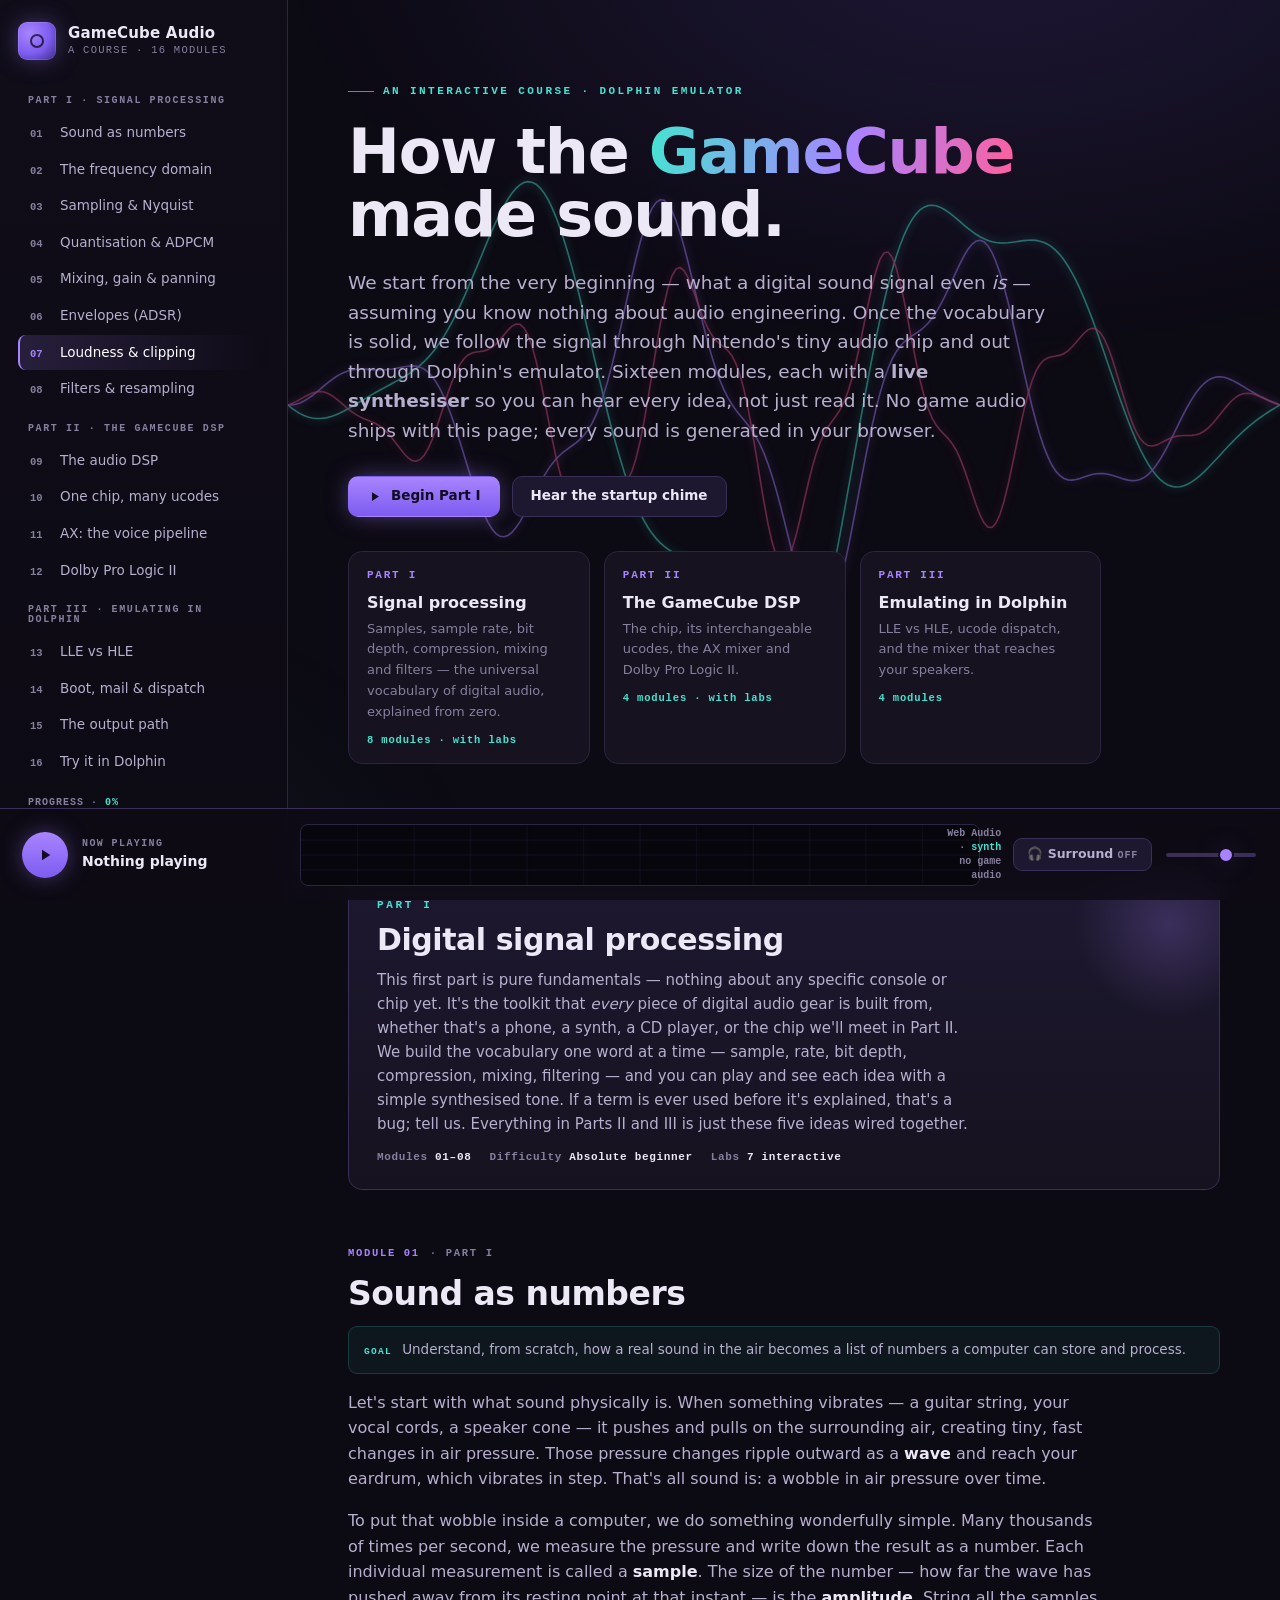
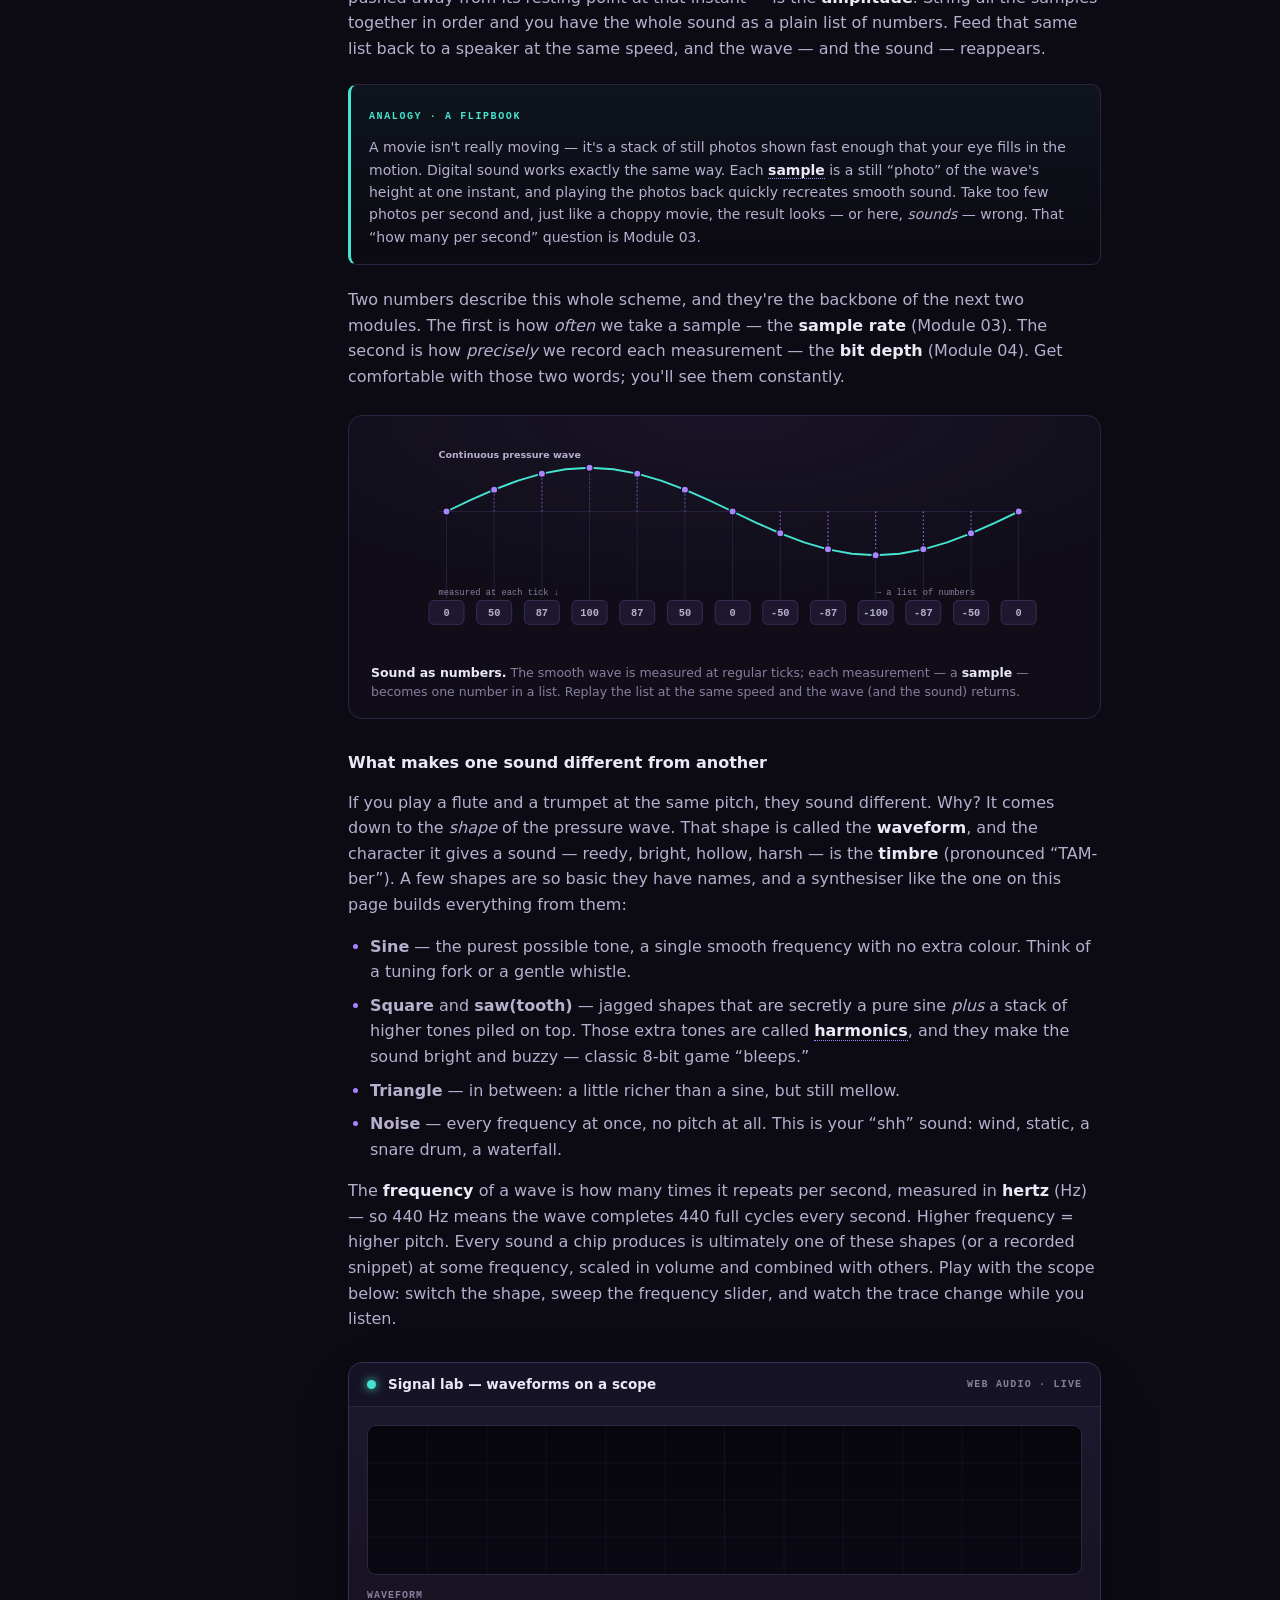
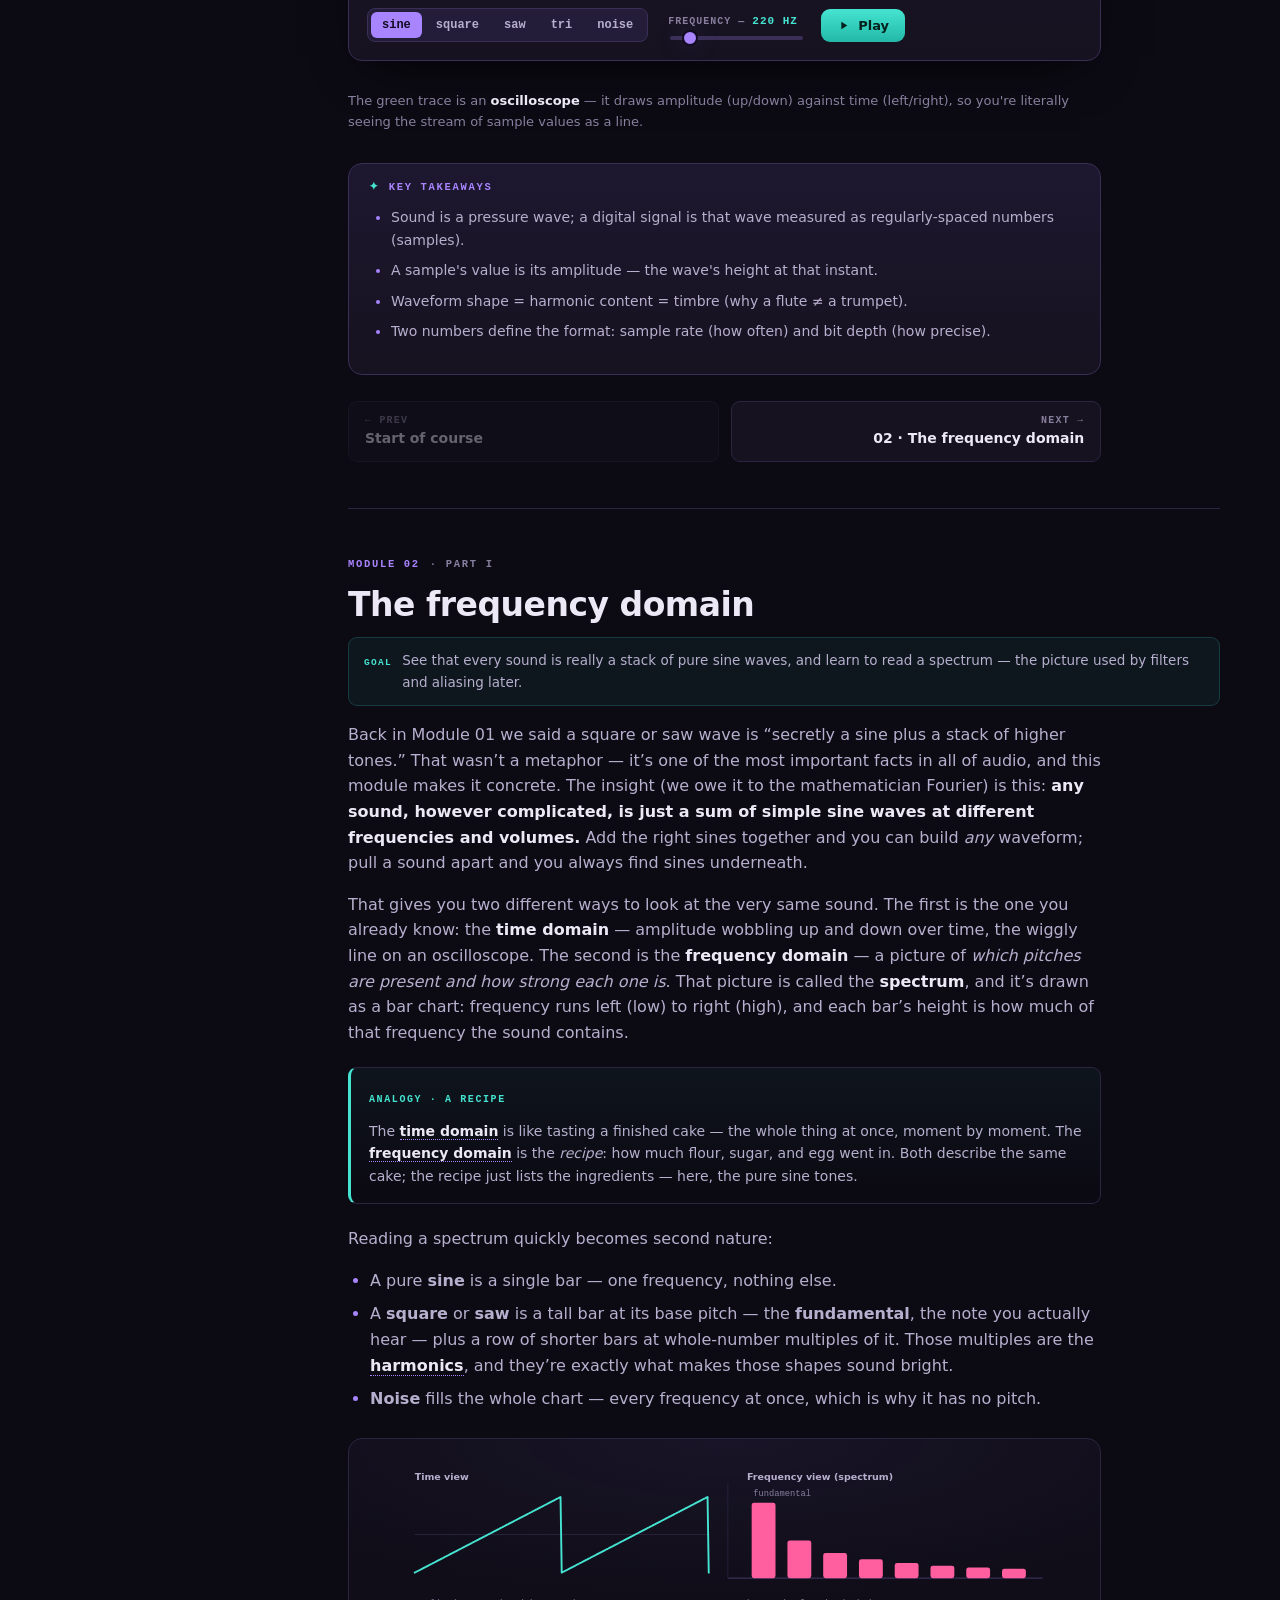
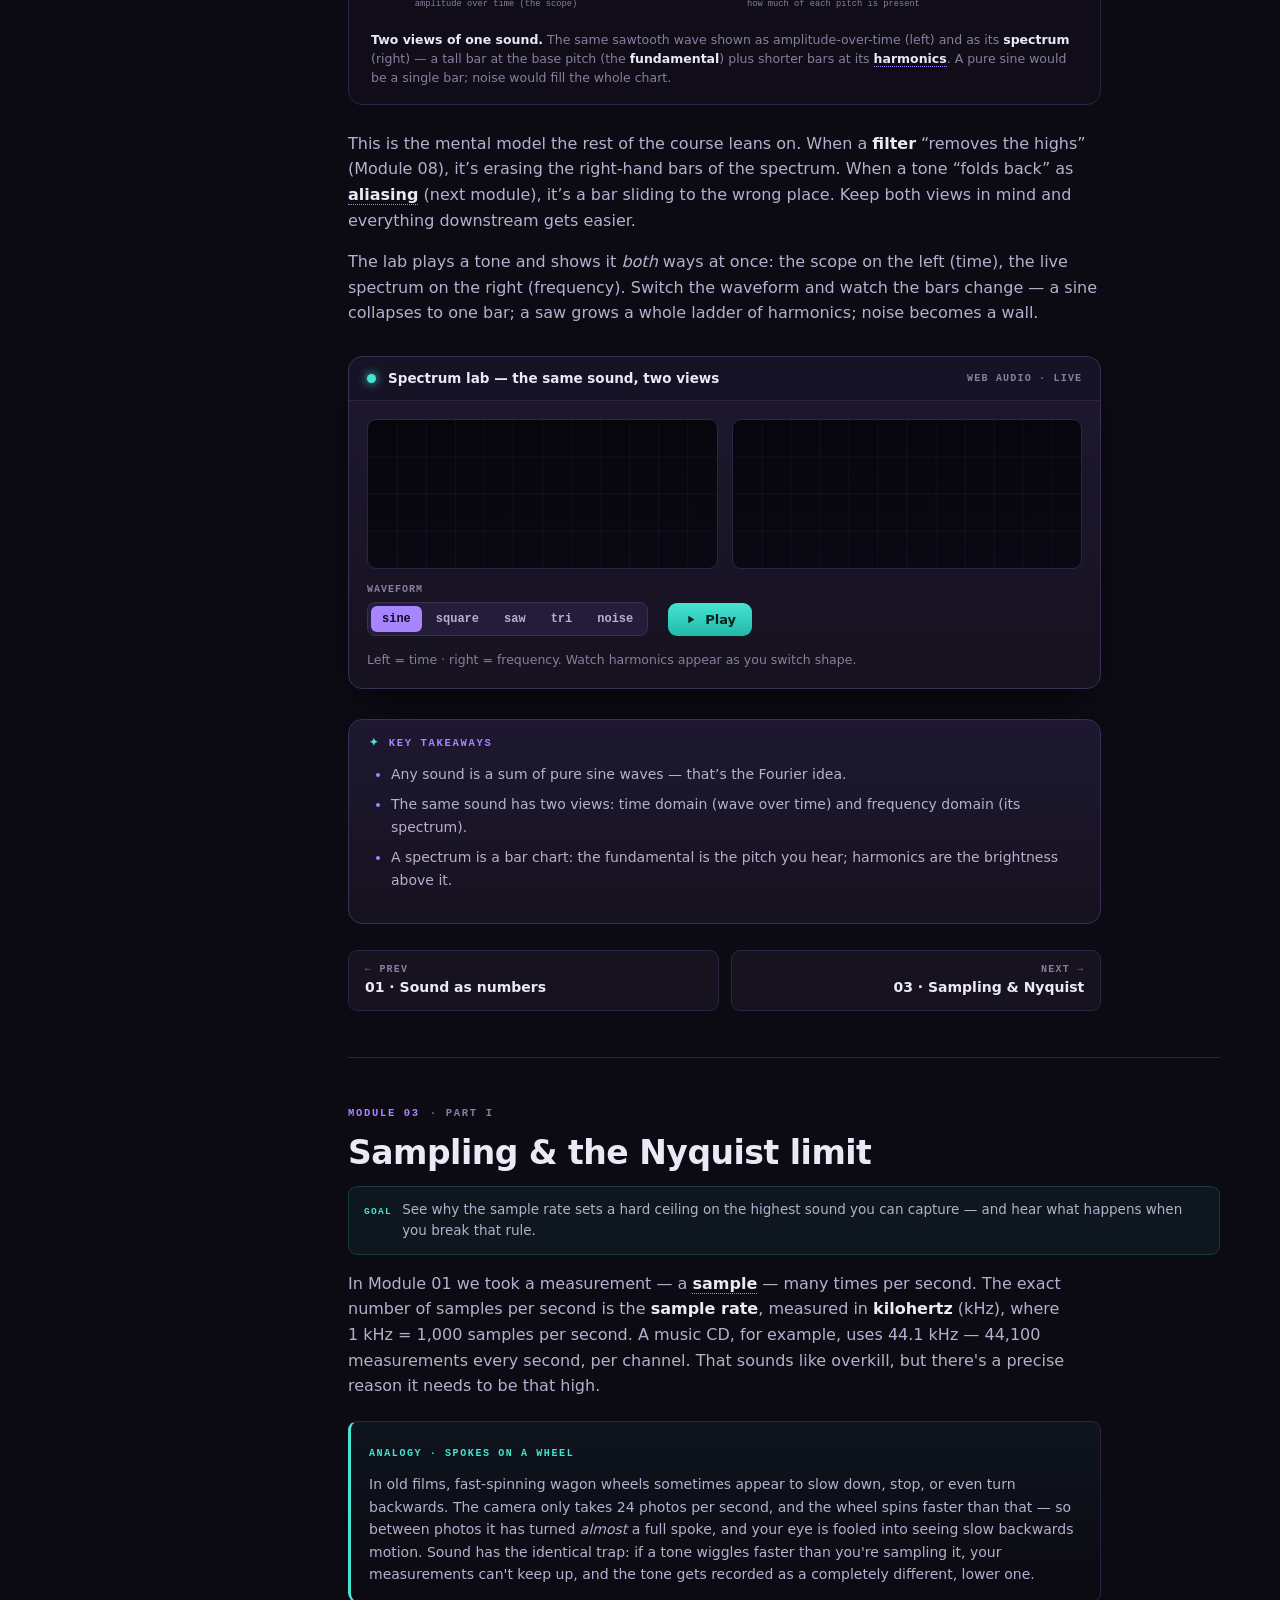
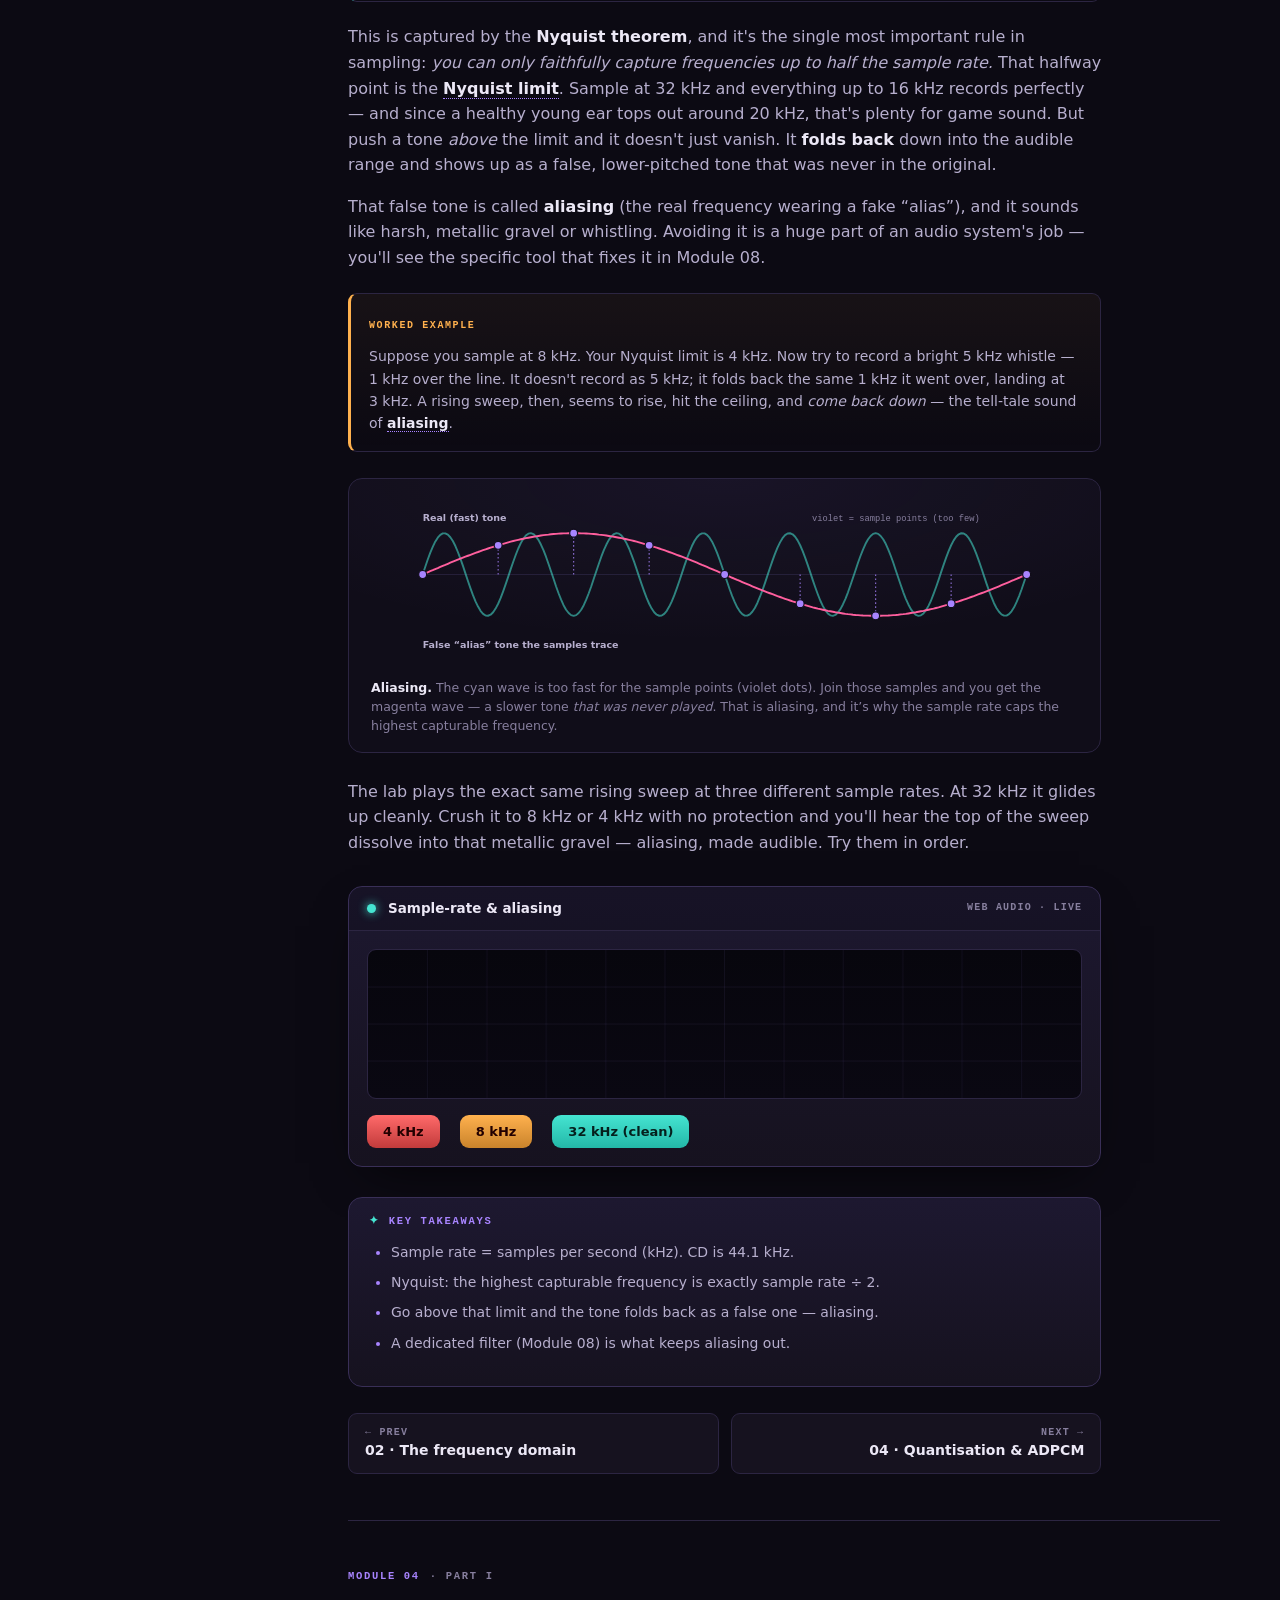
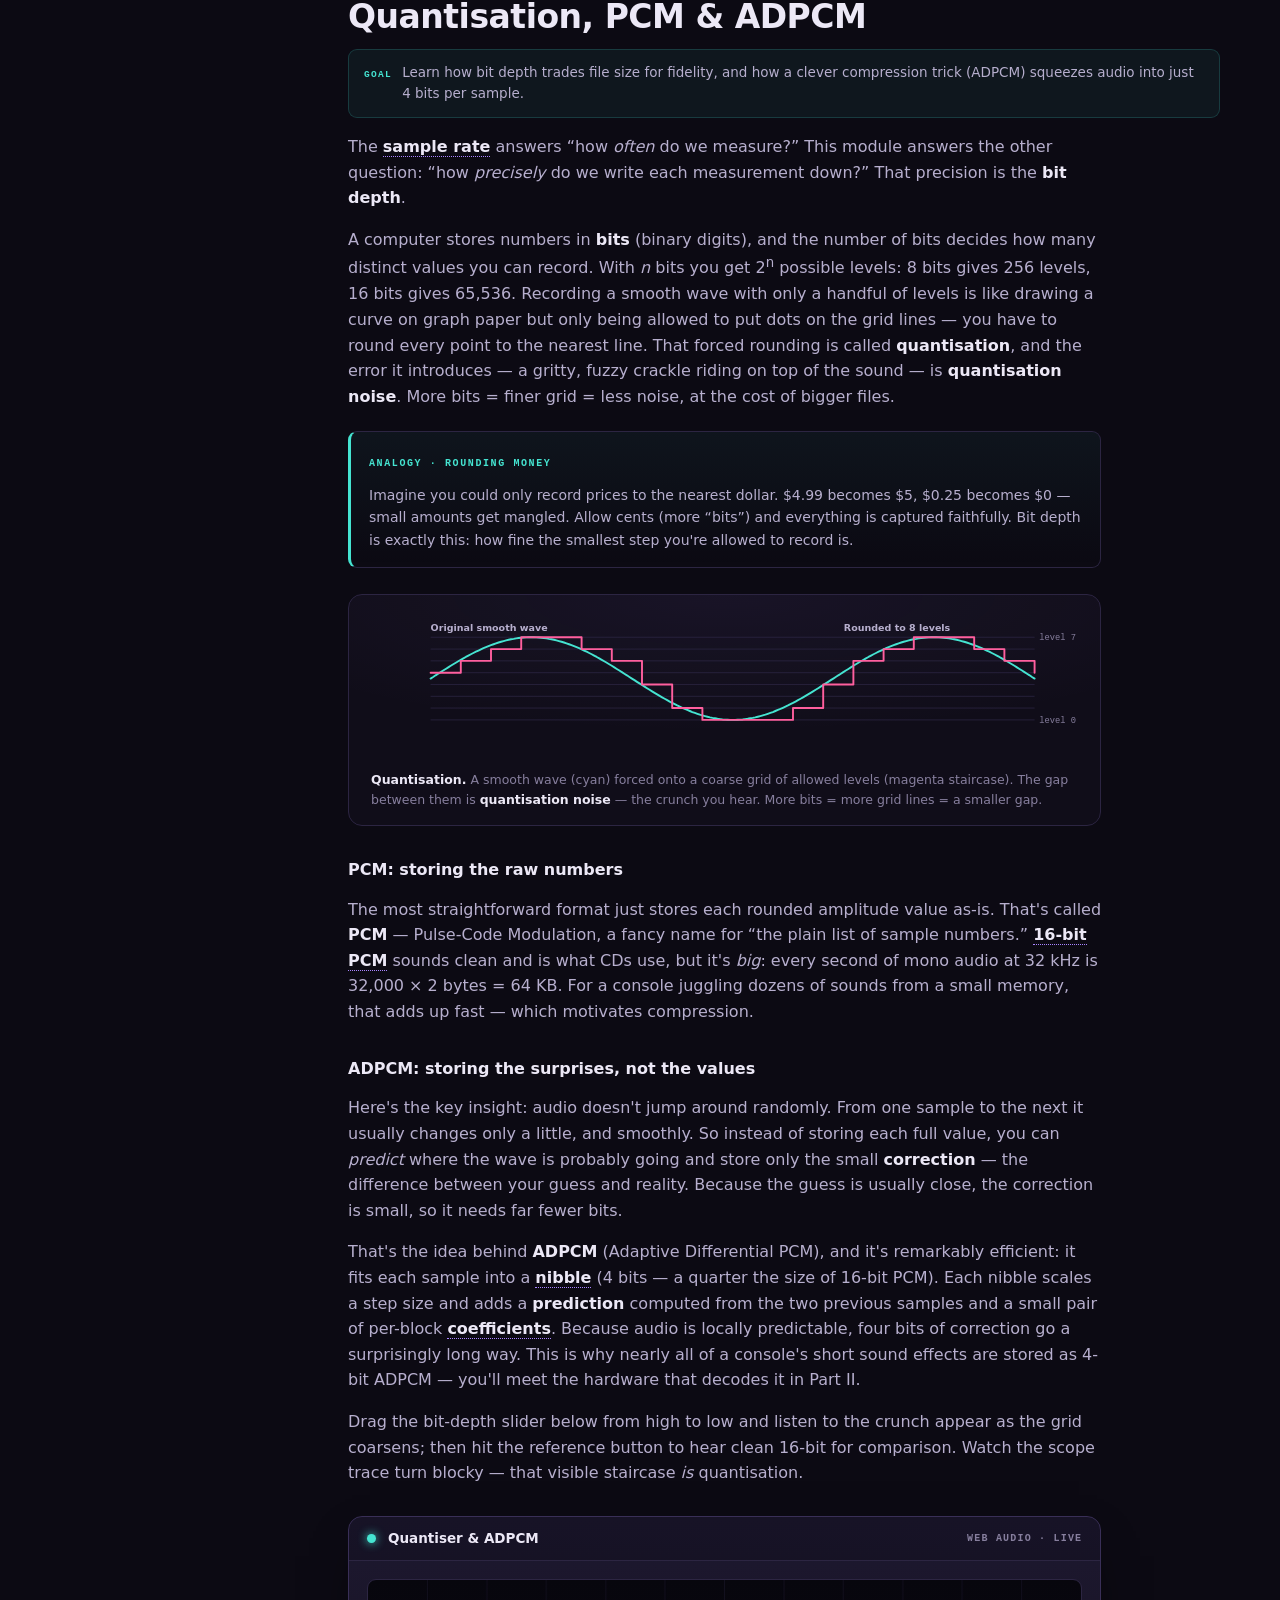
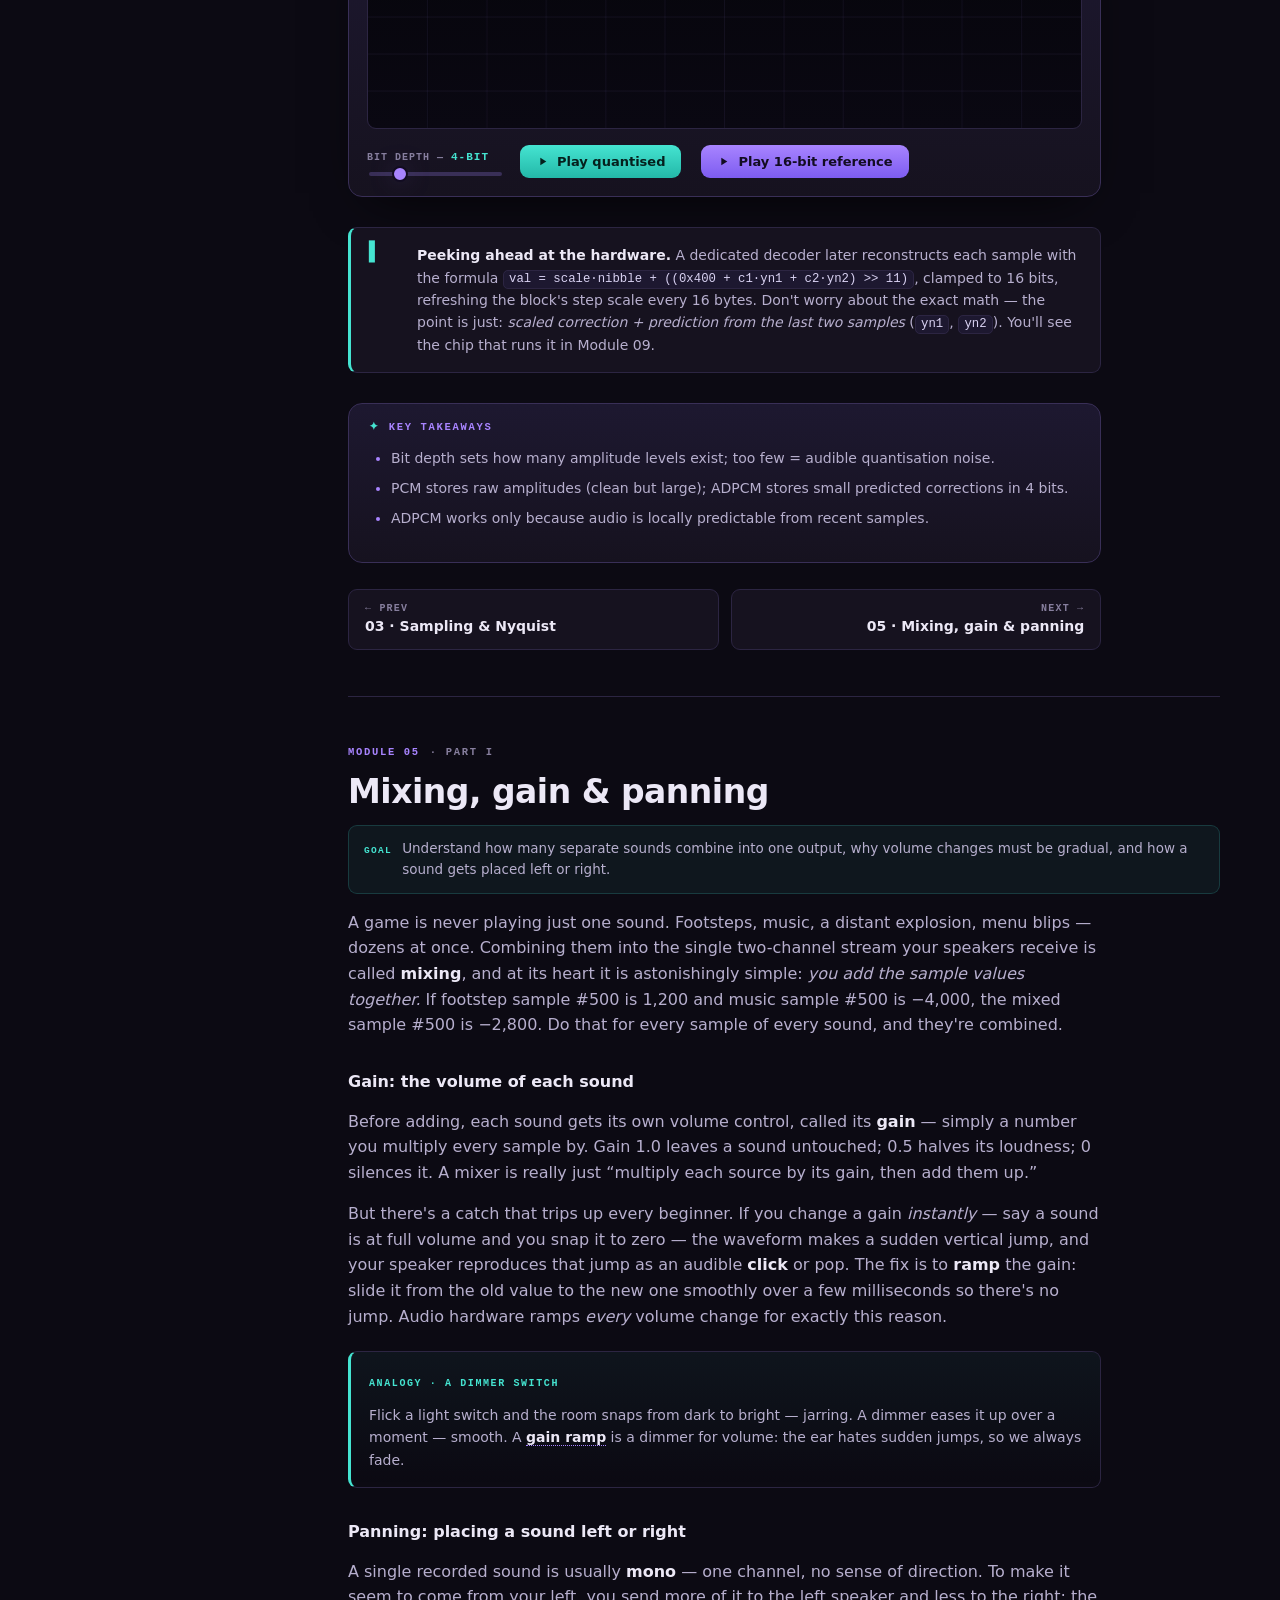
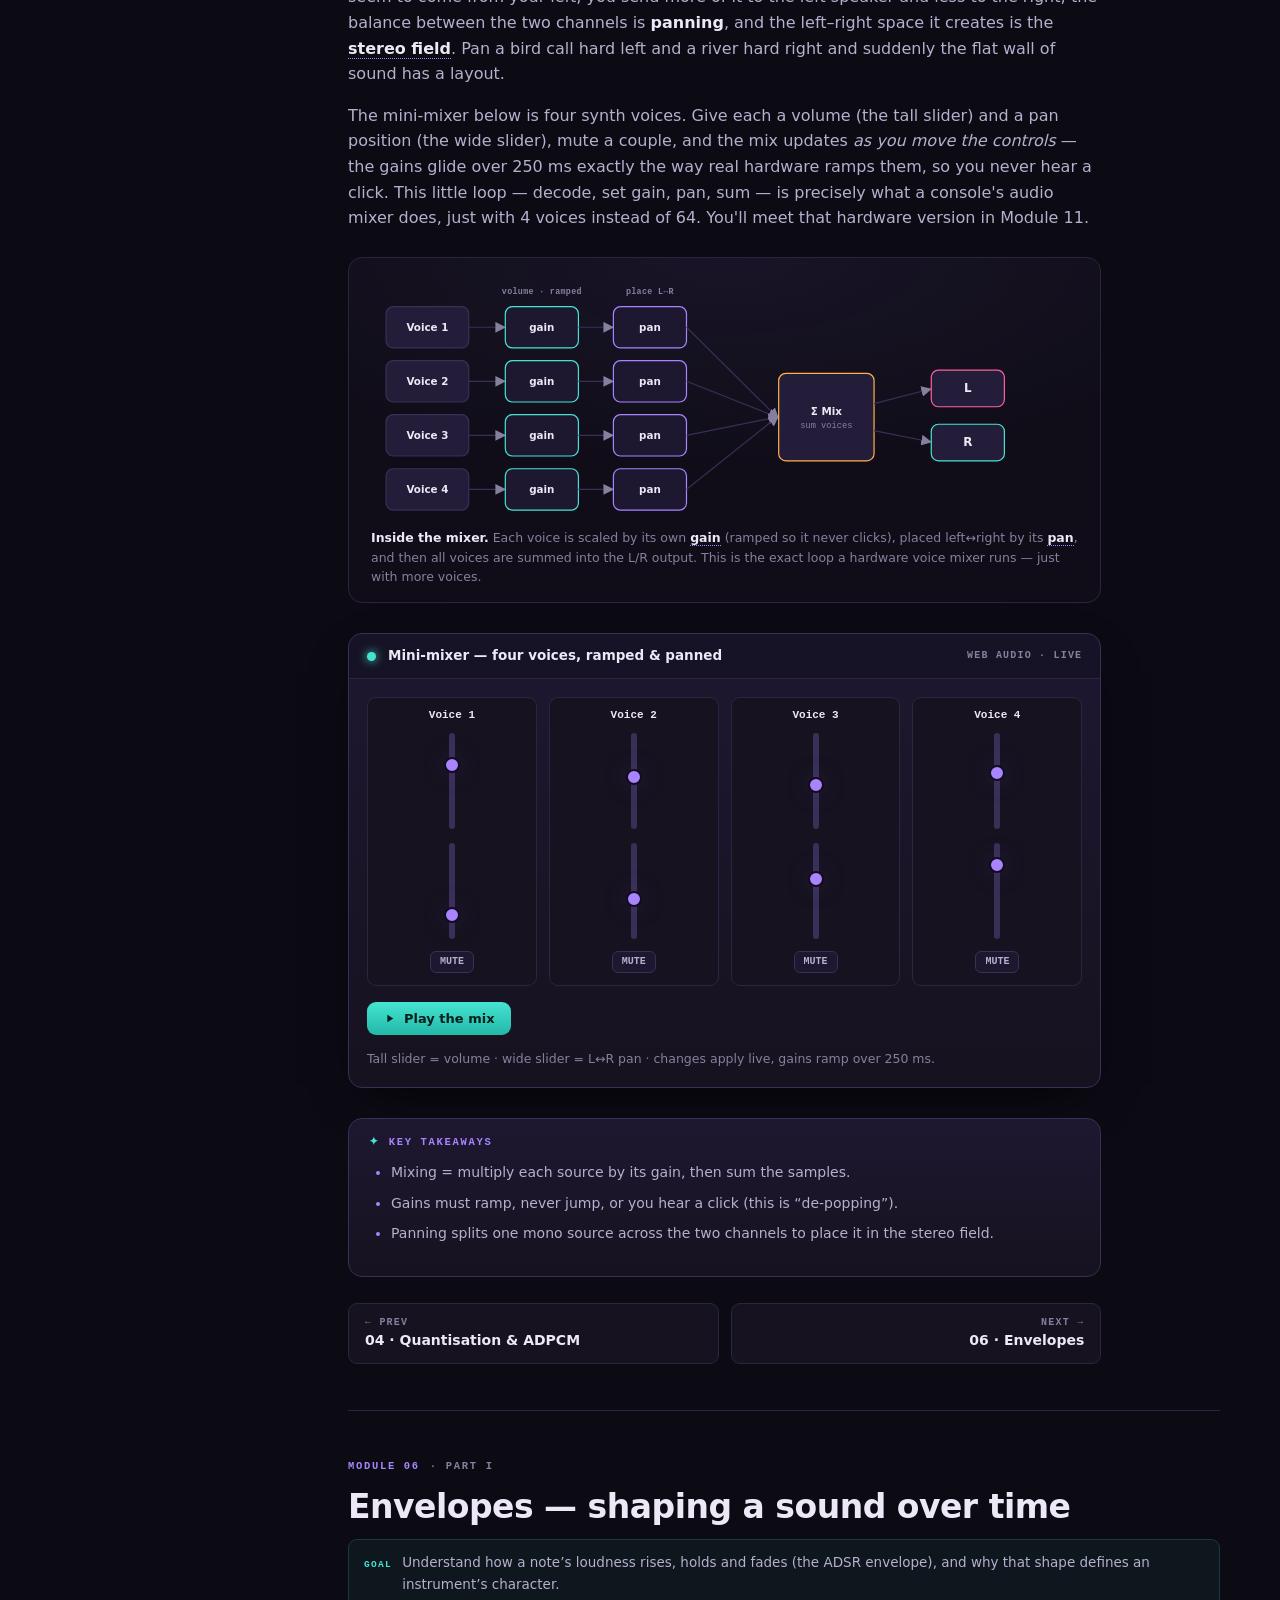
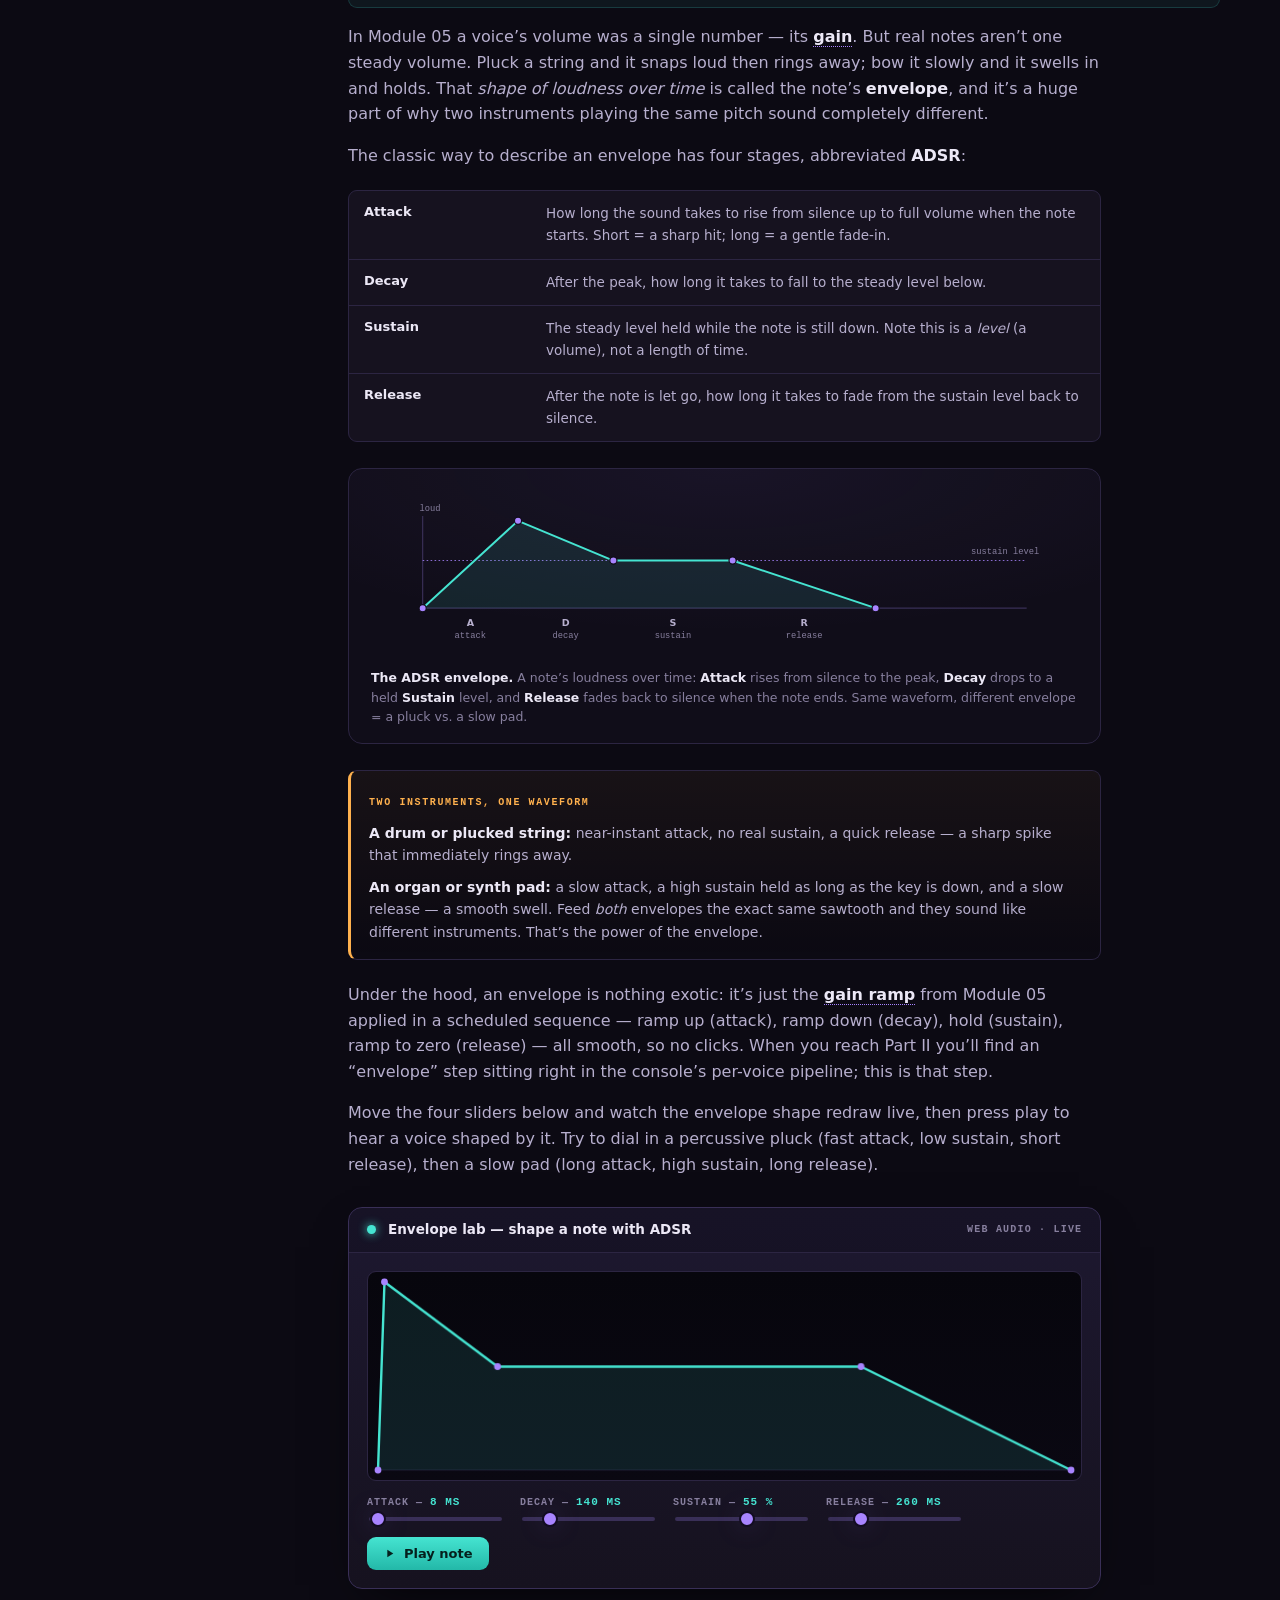
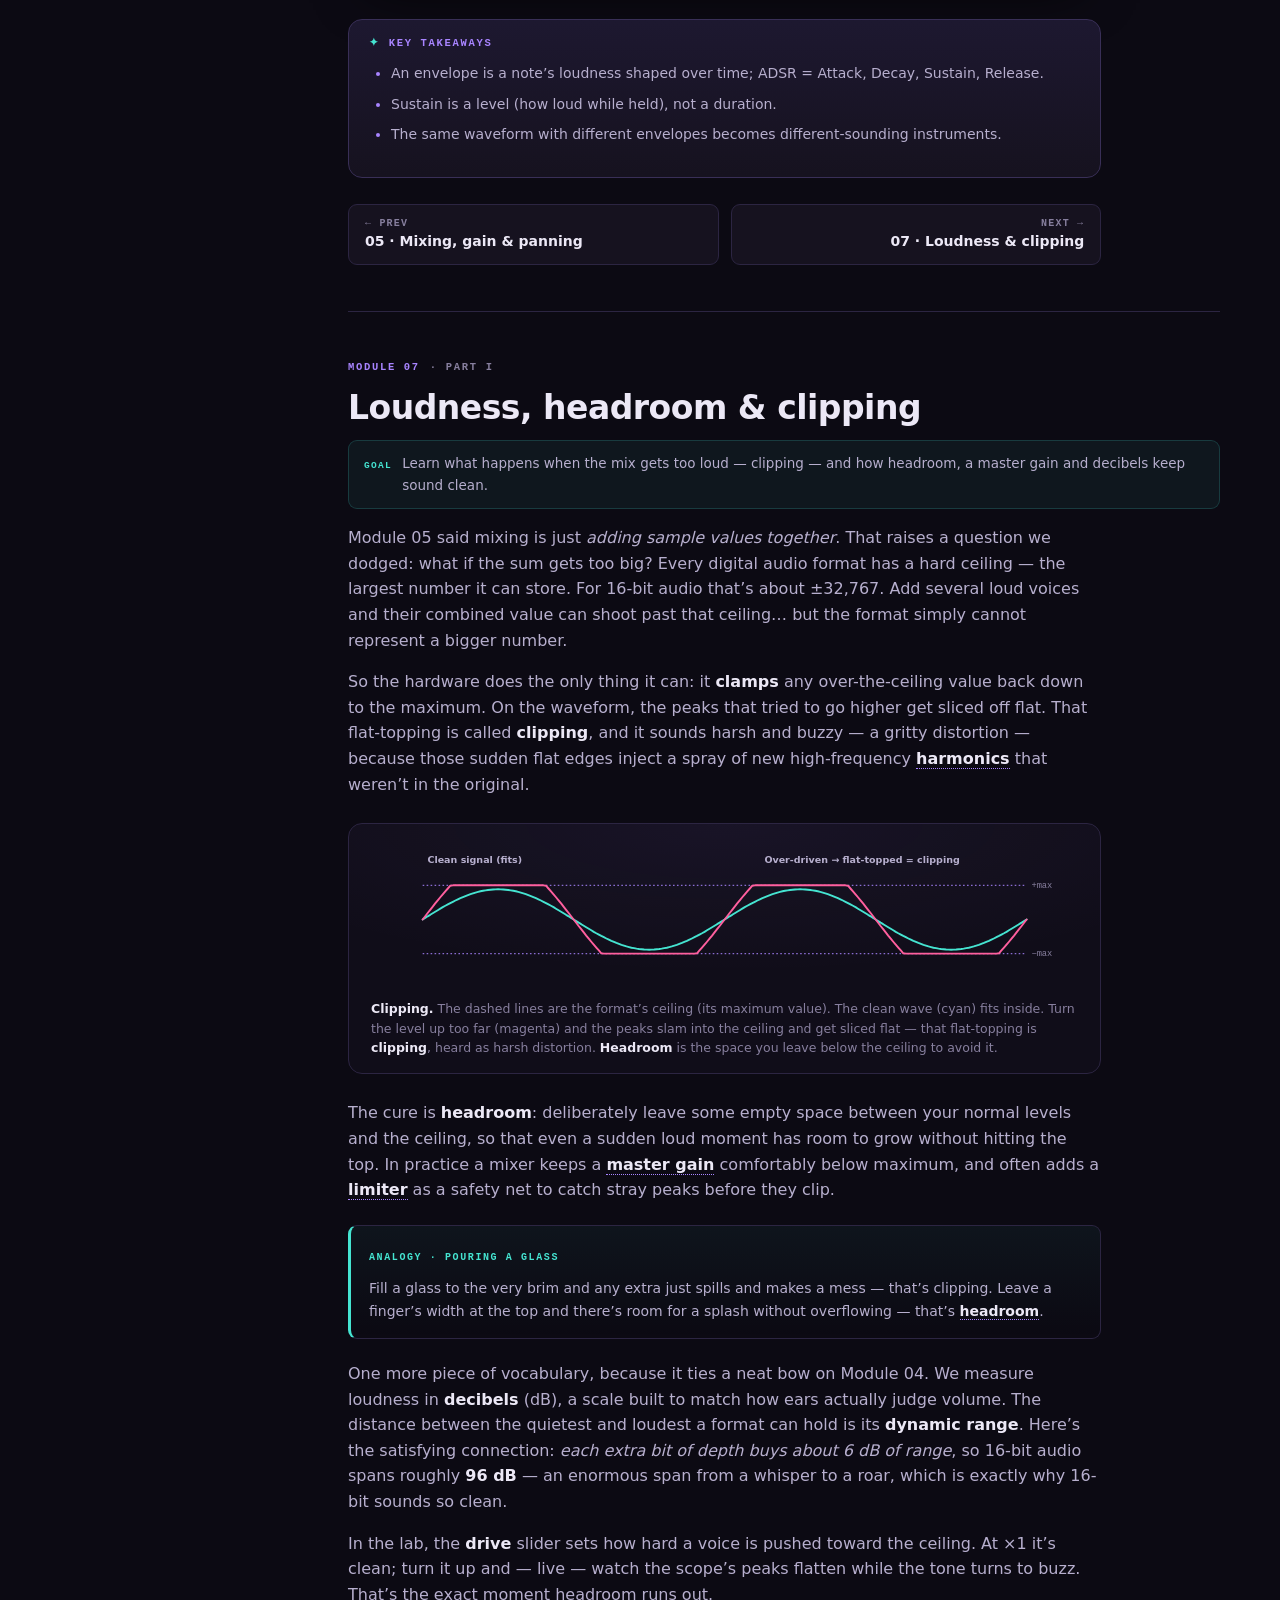
==== commit 15eb6e32: "Flow animation: step mode shows one operation per press The 'One frame' button played all six phases" ====
--- a/audio/index.html
+++ b/audio/index.html
@@ -1420,7 +1420,7 @@
             </svg>
             <div class="flow-controls">
               <button class="surr-btn" data-flow-loop>▶ Boot &amp; loop</button>
-              <button class="surr-btn" data-flow-step>⏭ One frame</button>
+              <button class="surr-btn" data-flow-step>⏭ Step by step</button>
               <span class="fig-cap anim-cap" data-anim-cap>Press ▶ to watch the boot handshake, then one 5&nbsp;ms audio frame after another — slowed ~900×.</span>
             </div>
             <figcaption class="fig-cap">
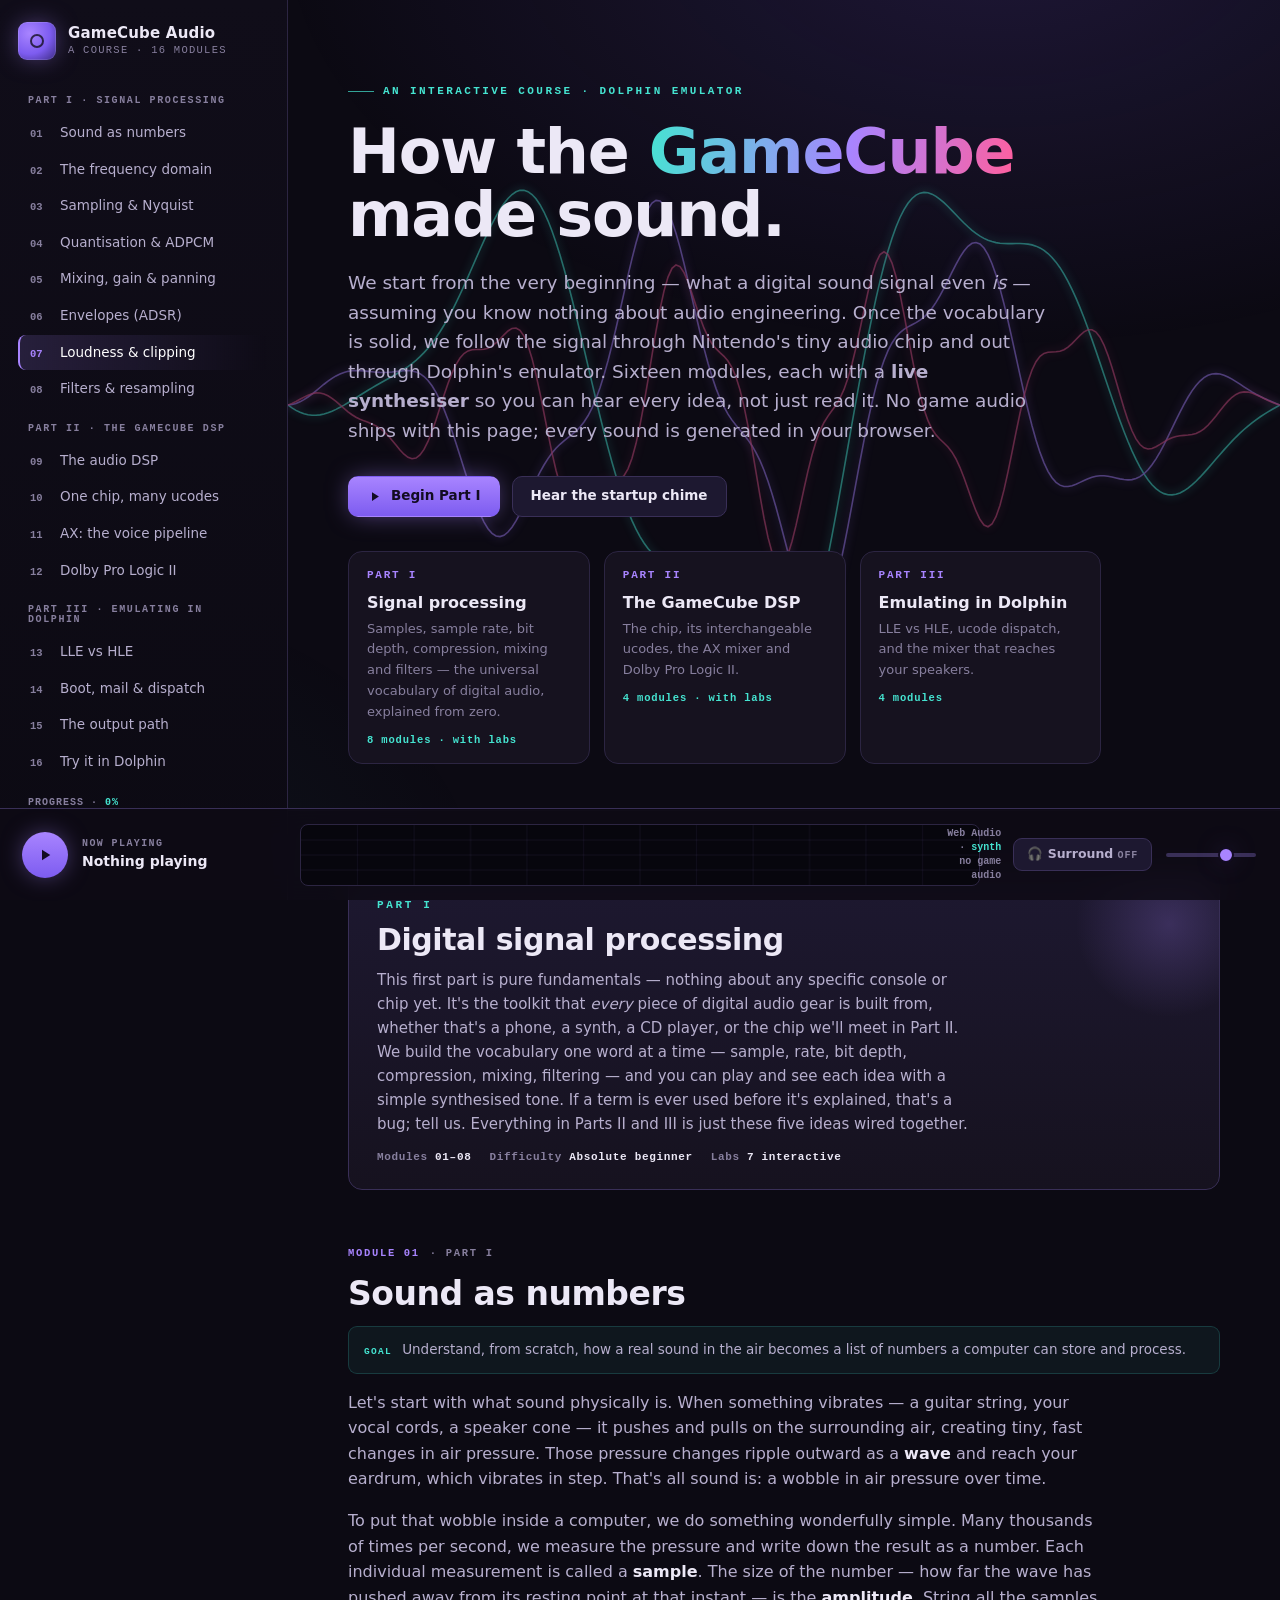
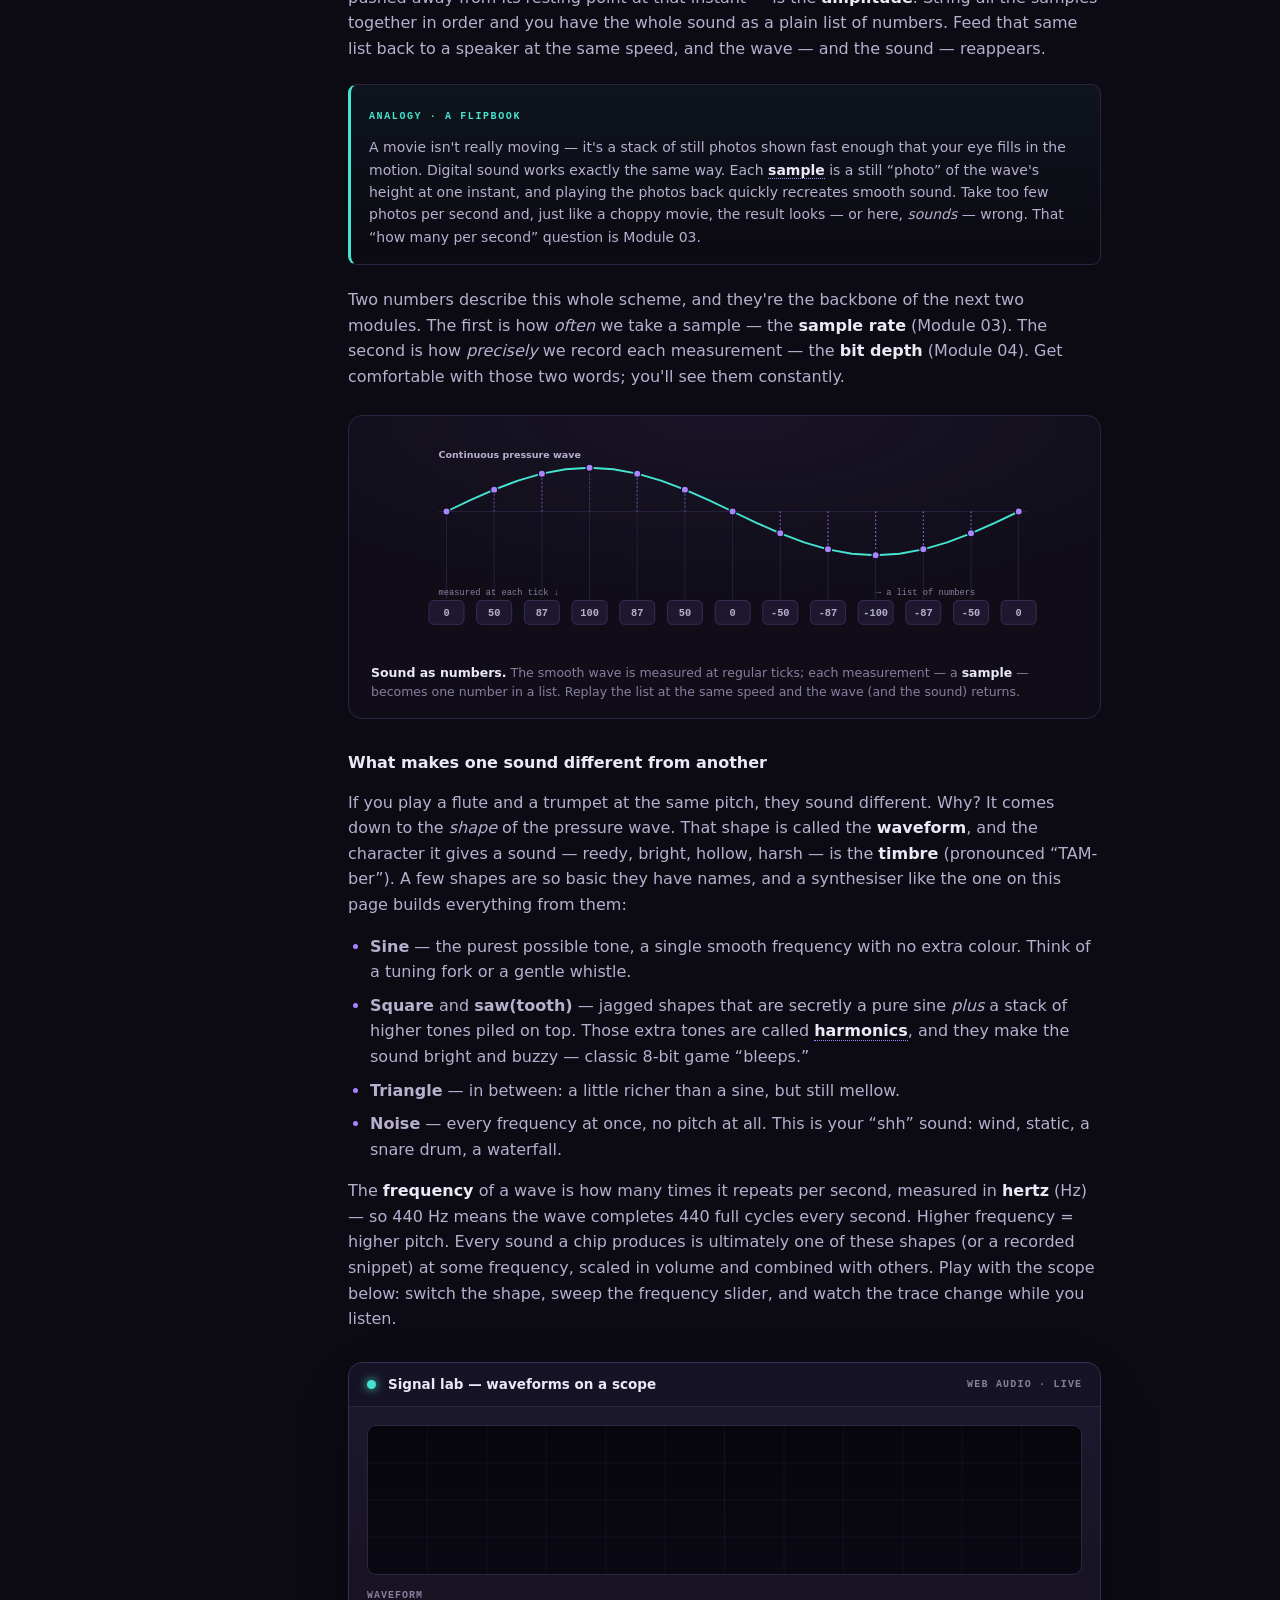
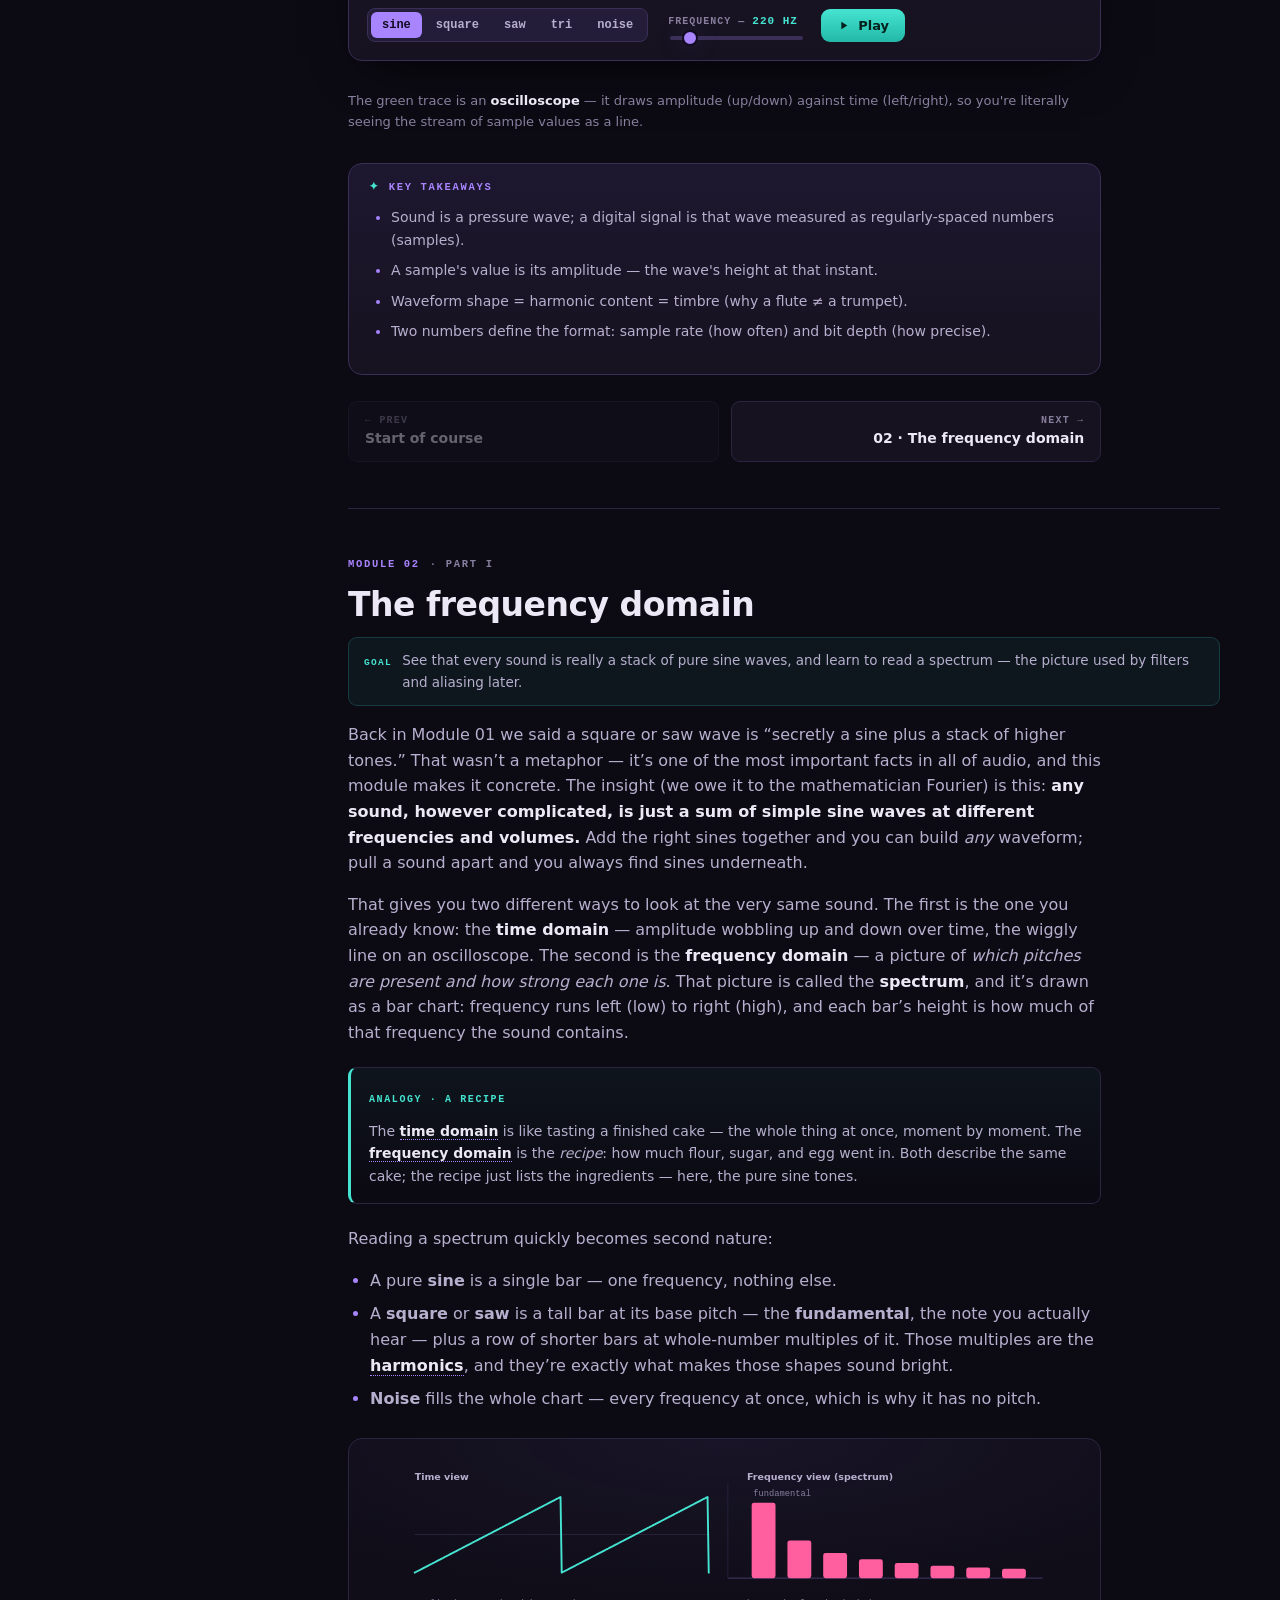
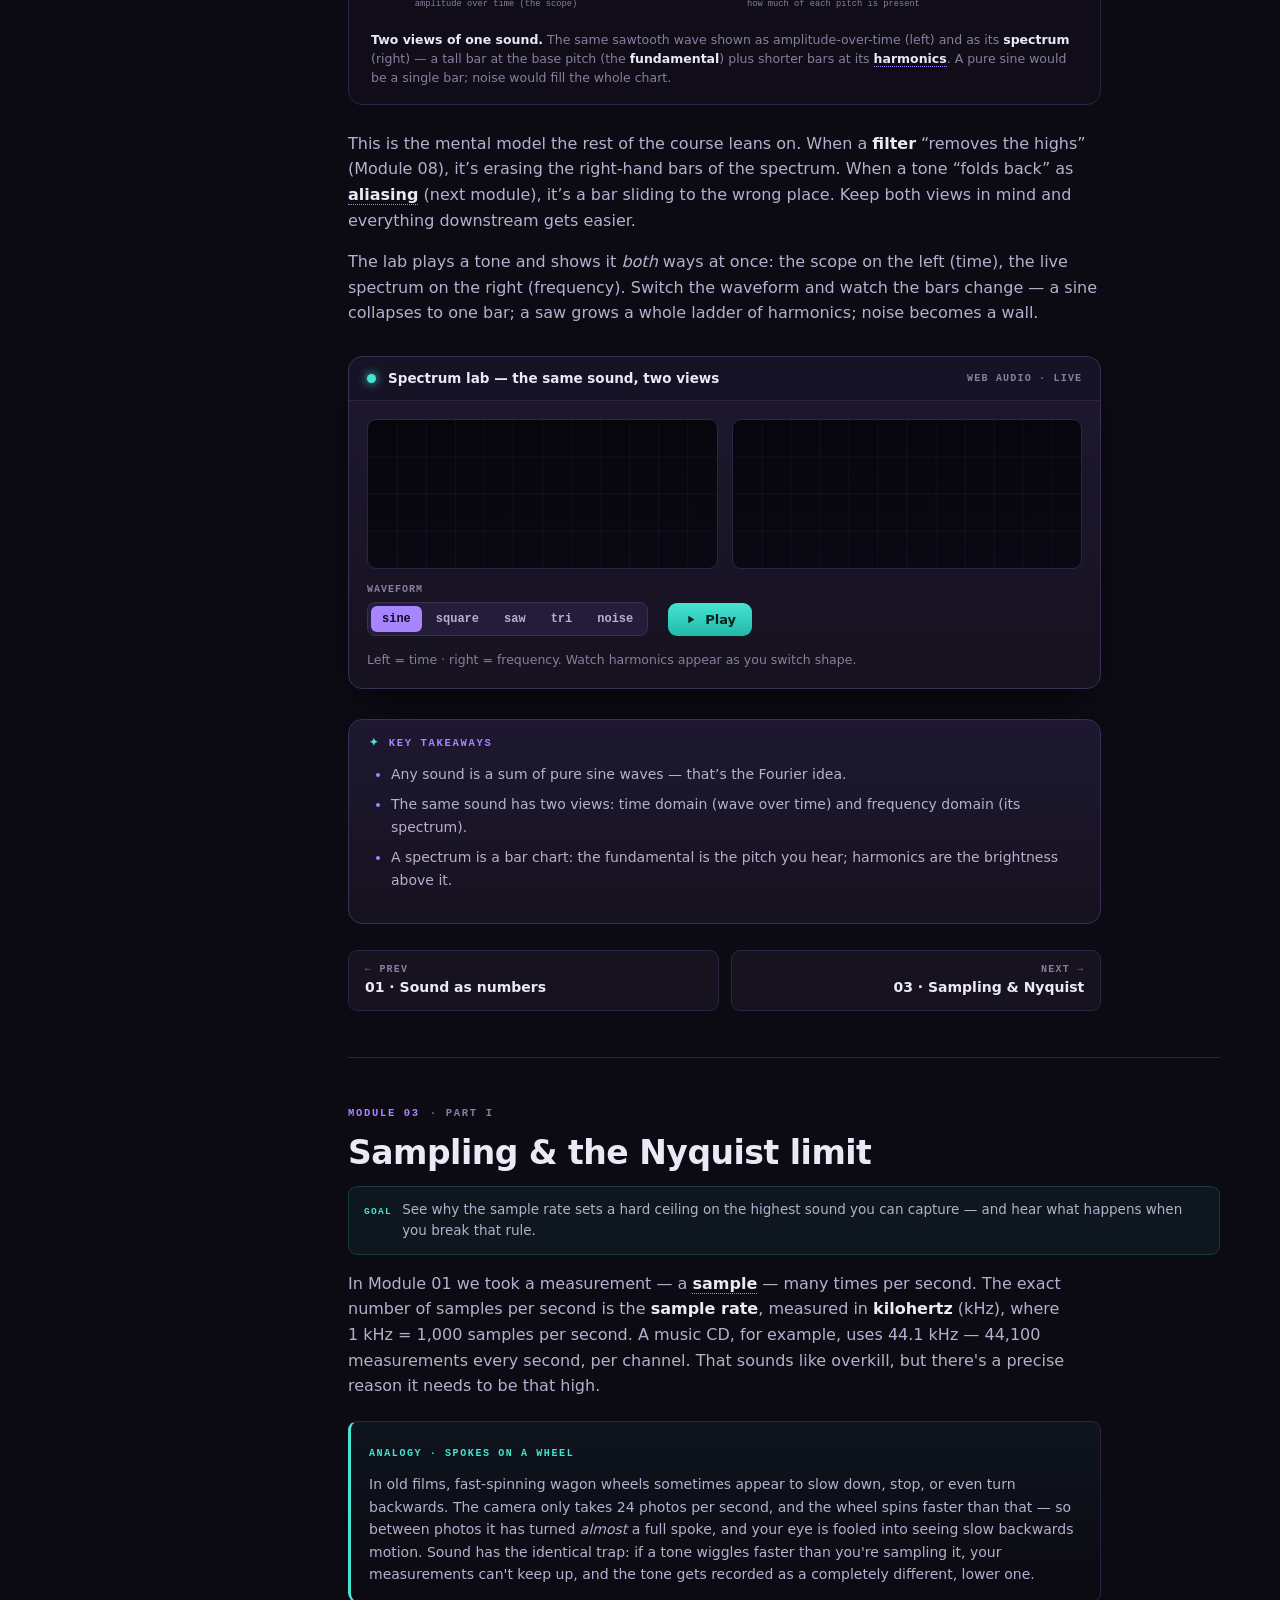
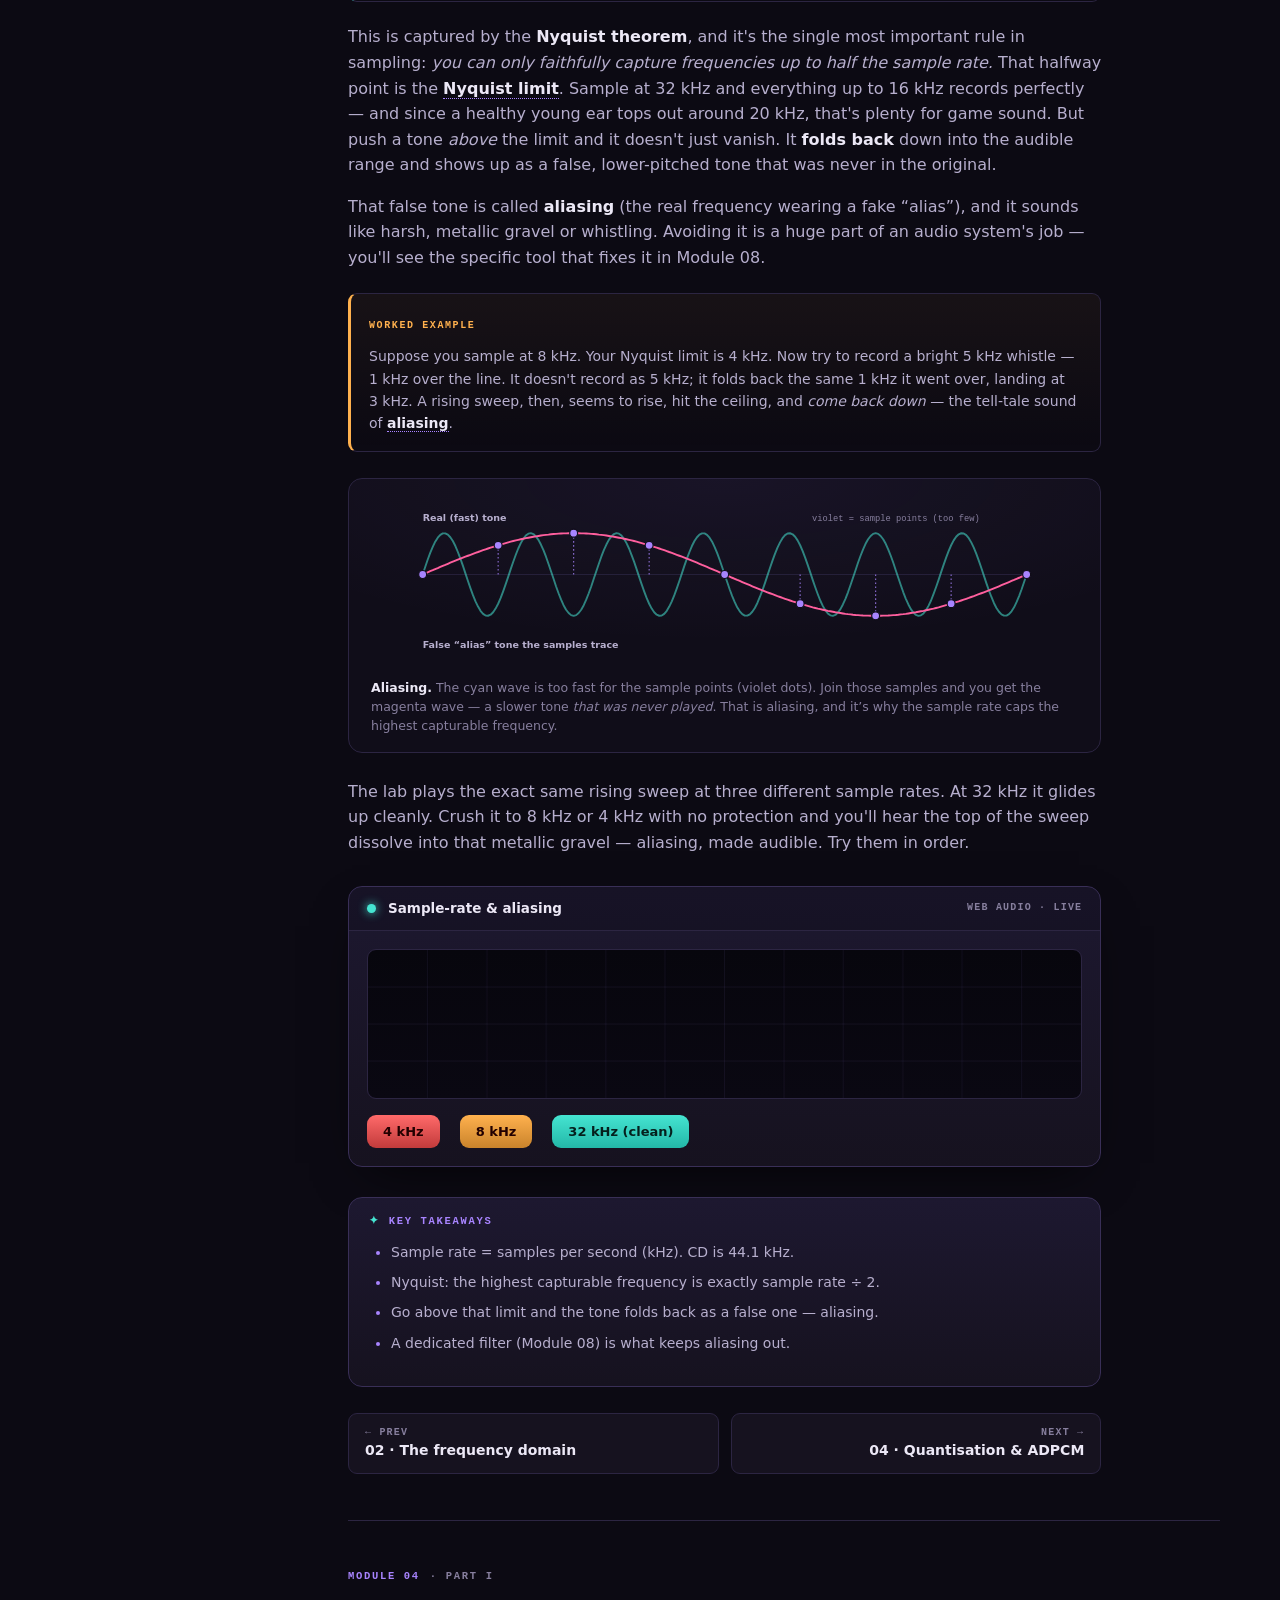
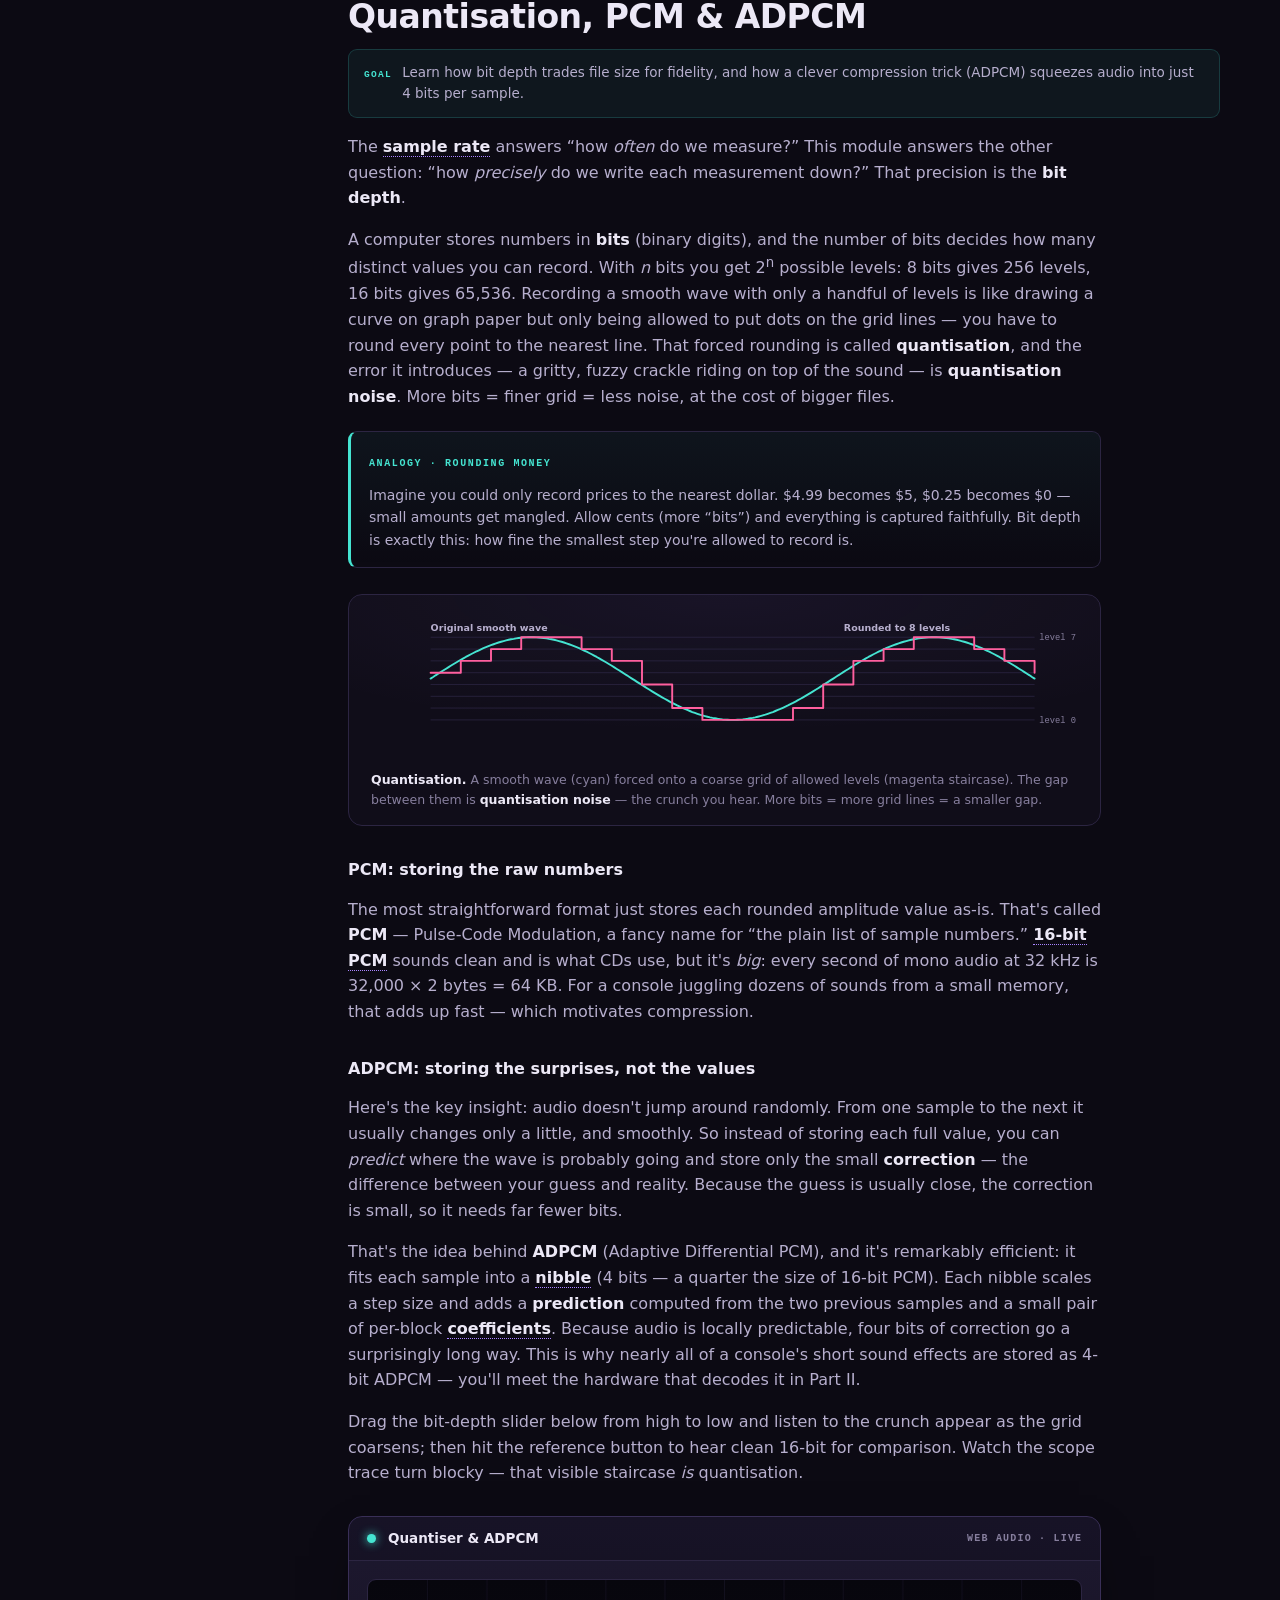
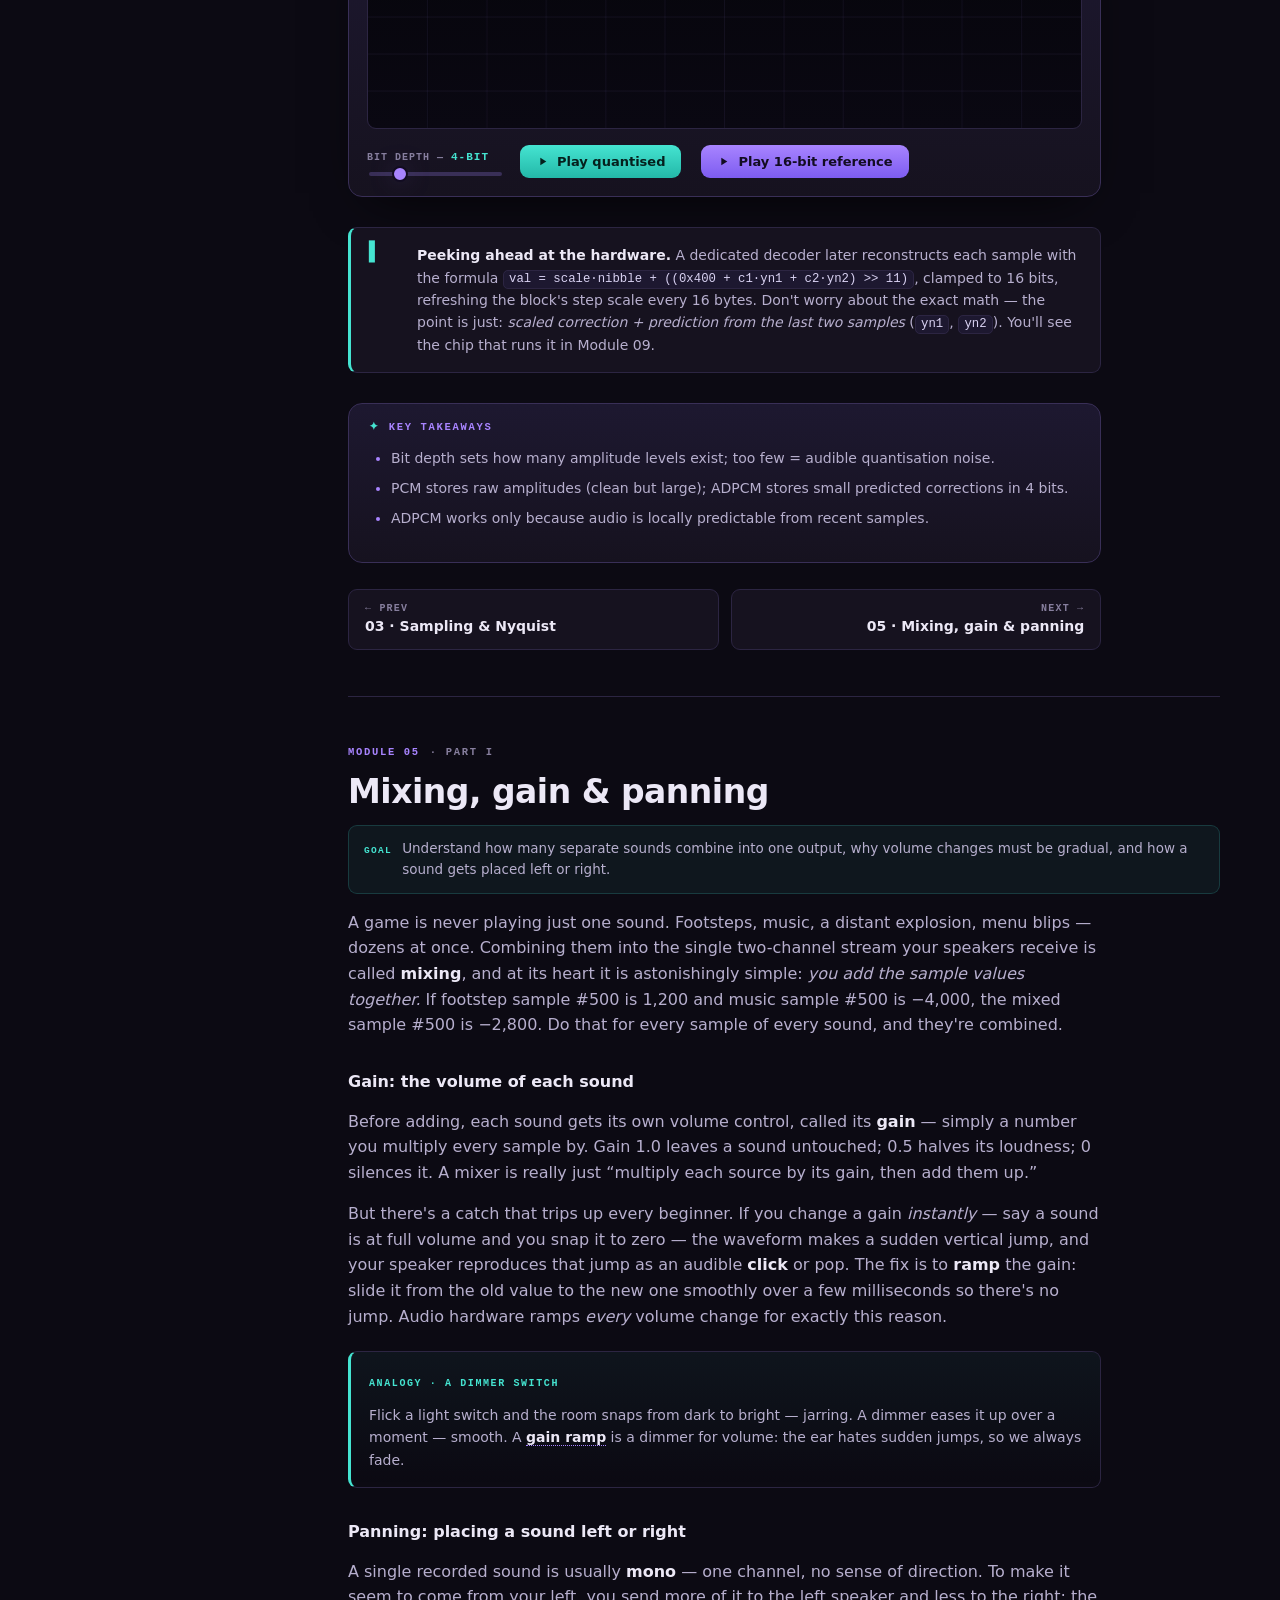
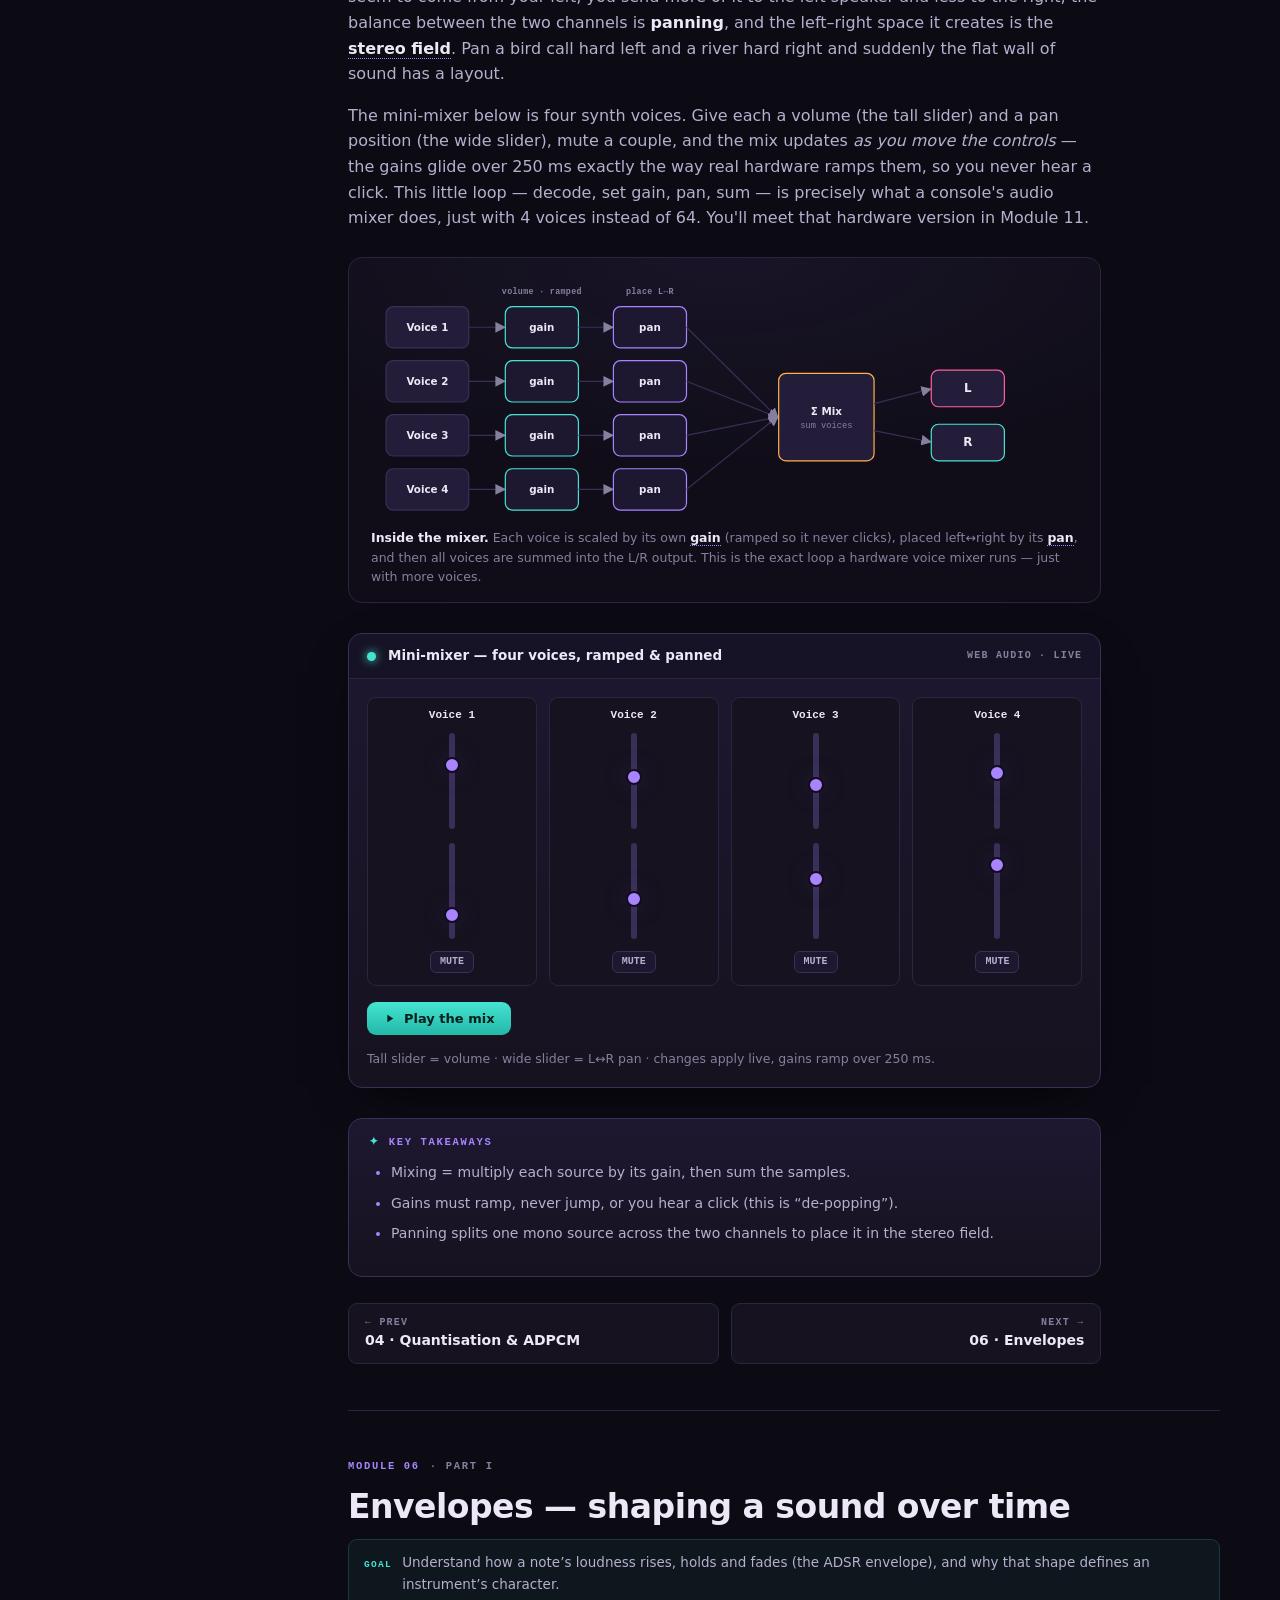
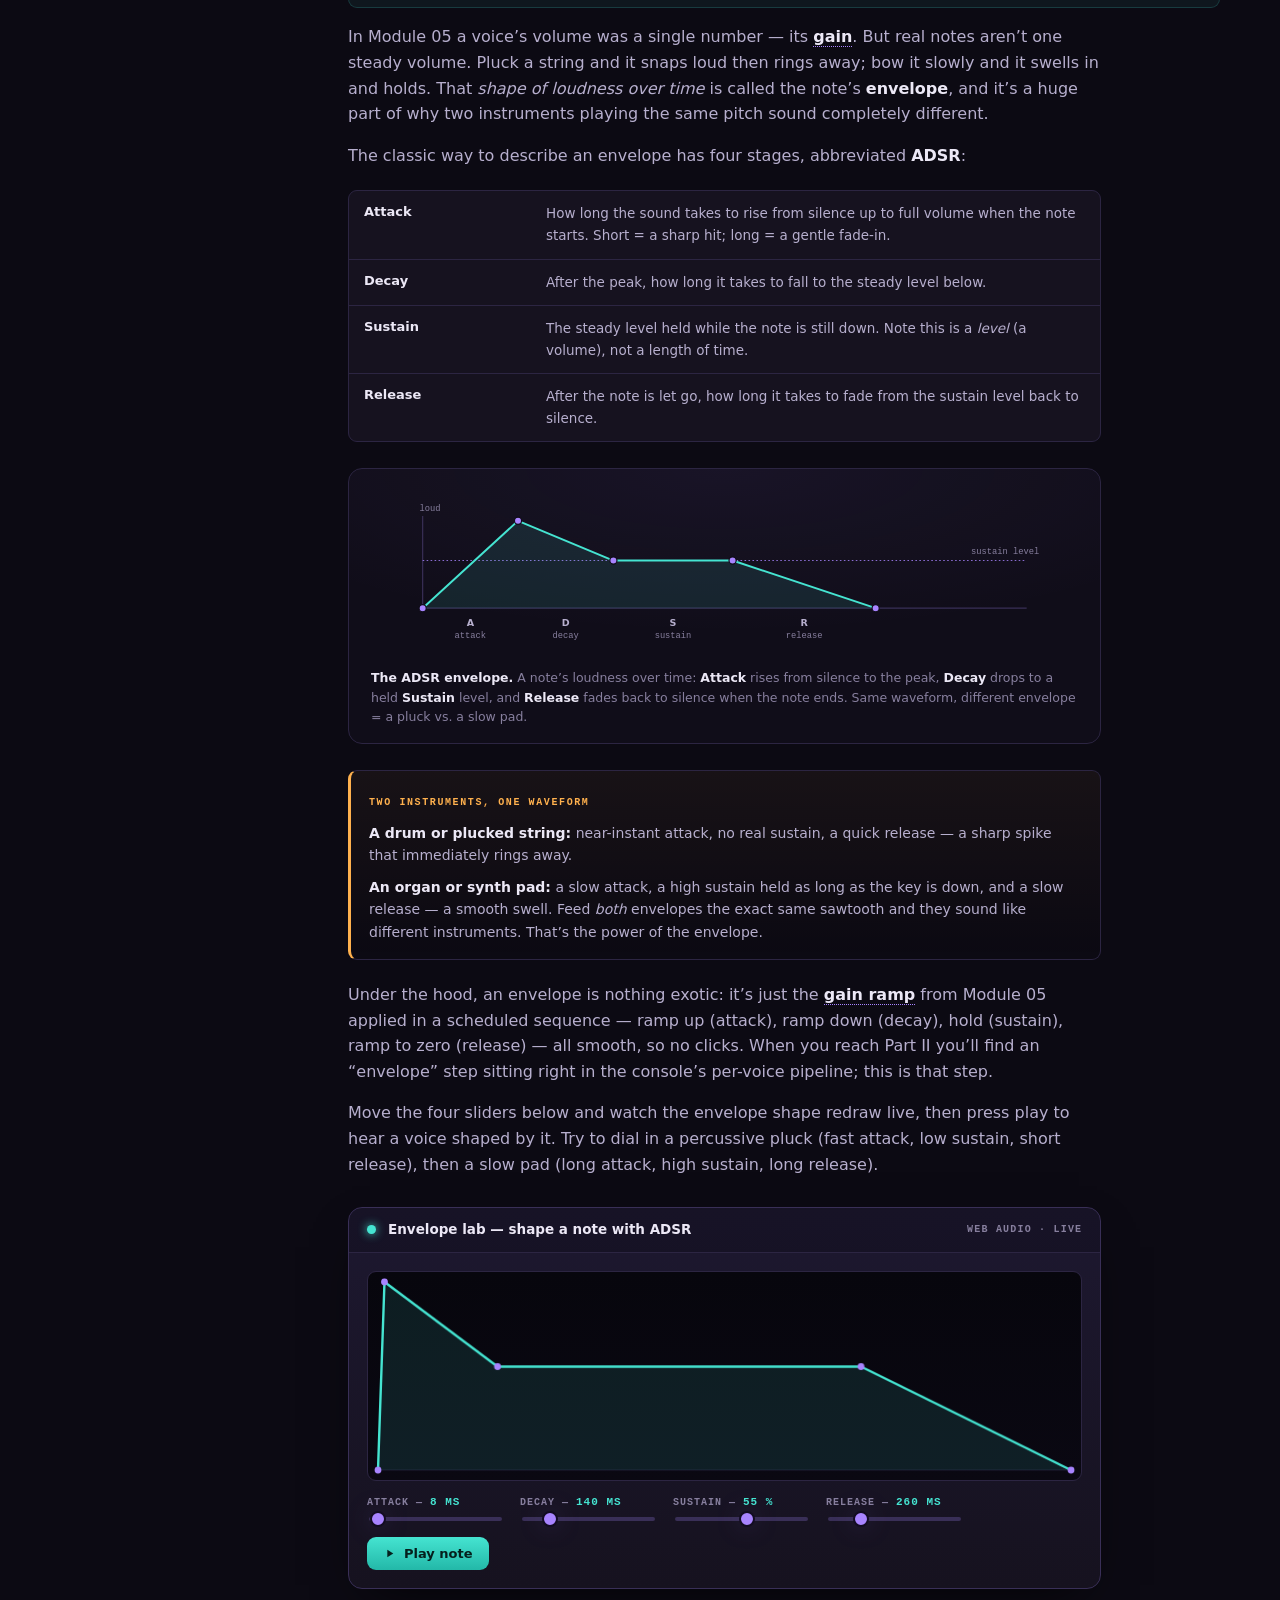
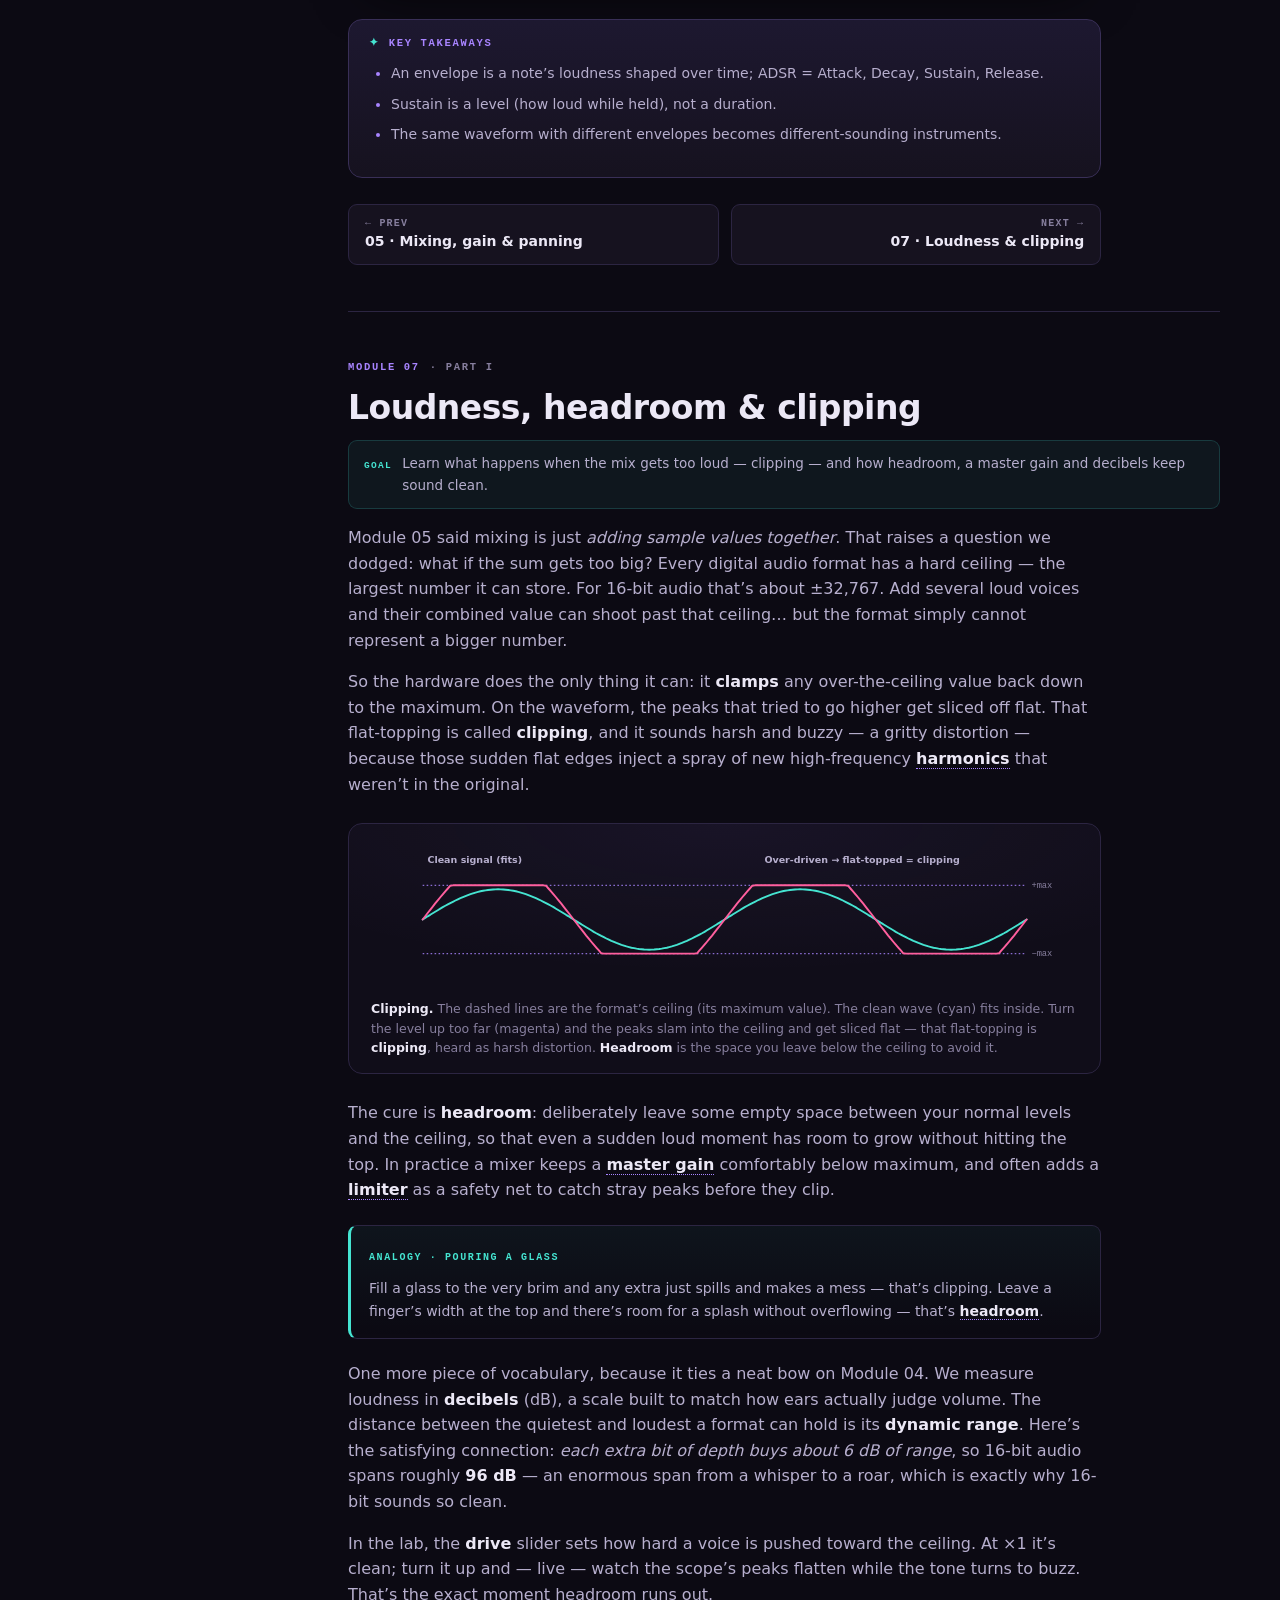
==== commit e5d11bc7: "Cache-bust assets and fix loop-button interplay with step mode iOS Safari can serve a cached app.js " ====
--- a/audio/index.html
+++ b/audio/index.html
@@ -5,7 +5,7 @@
 <meta name="viewport" content="width=device-width, initial-scale=1">
 <title>GameCube Audio — a course on the DSP, ucodes & Pro Logic II</title>
 <meta name="description" content="A hands-on course in three parts: digital signal processing fundamentals from scratch, how the GameCube DSP makes sound (including Dolby Pro Logic II), and how Dolphin emulates it — with a built-in synthesiser so you can hear every concept.">
-<link rel="stylesheet" href="styles.css">
+<link rel="stylesheet" href="styles.css?v=20260704a">
 </head>
 <body>
 
@@ -2655,6 +2655,6 @@
   </div>
 </div>
 
-<script src="app.js"></script>
+<script src="app.js?v=20260704a"></script>
 </body>
 </html>
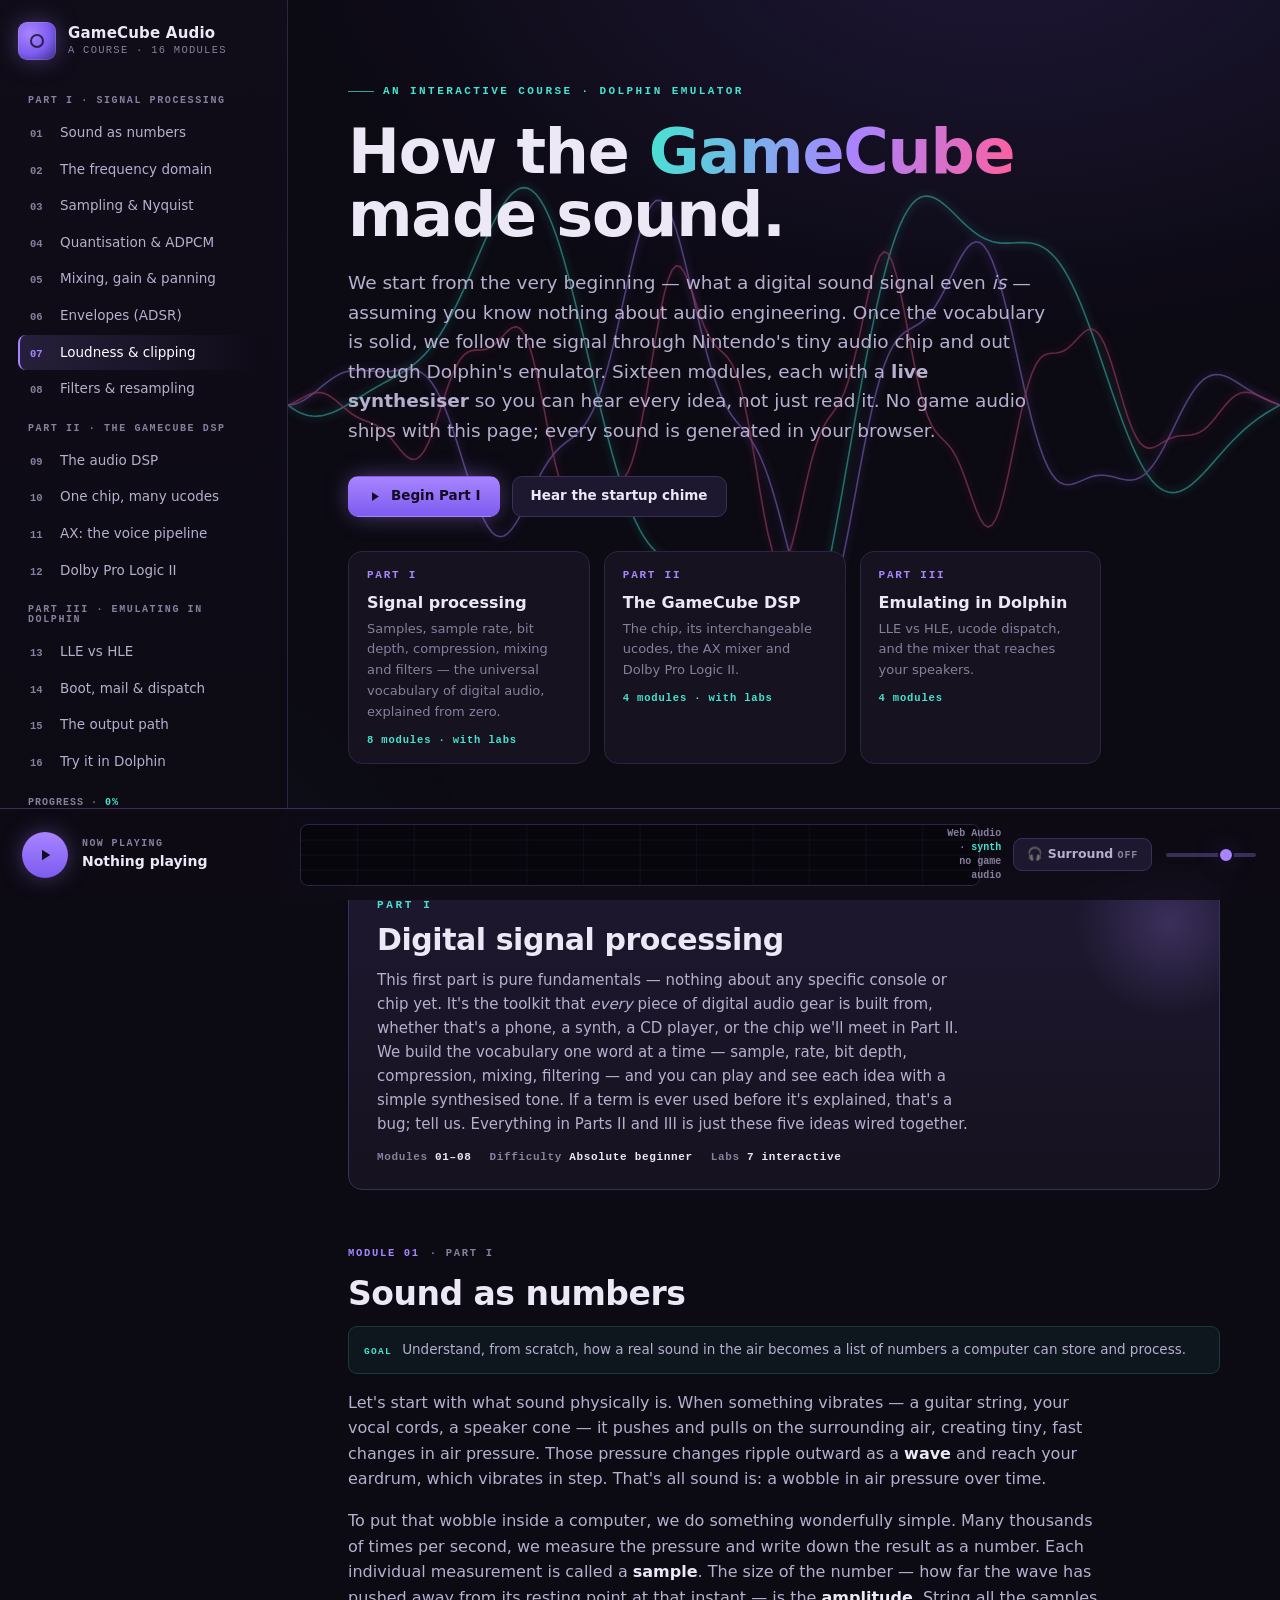
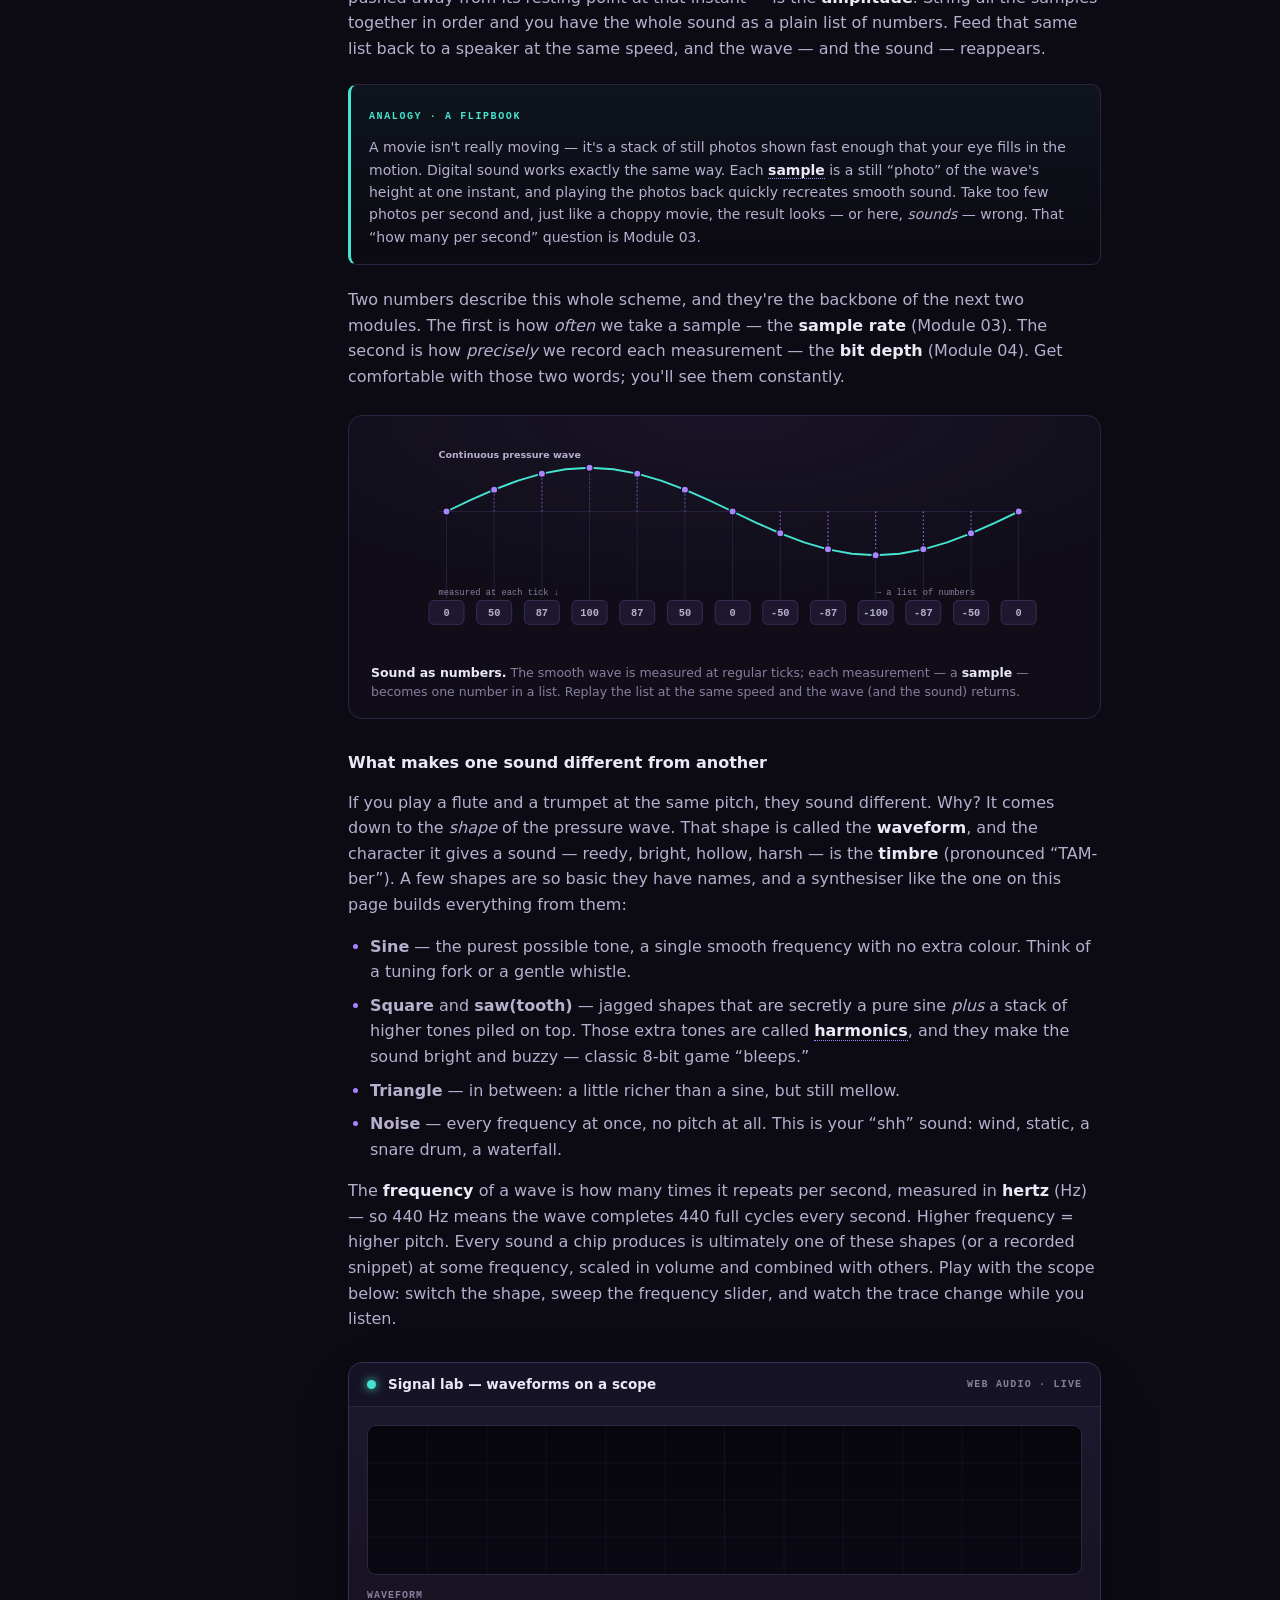
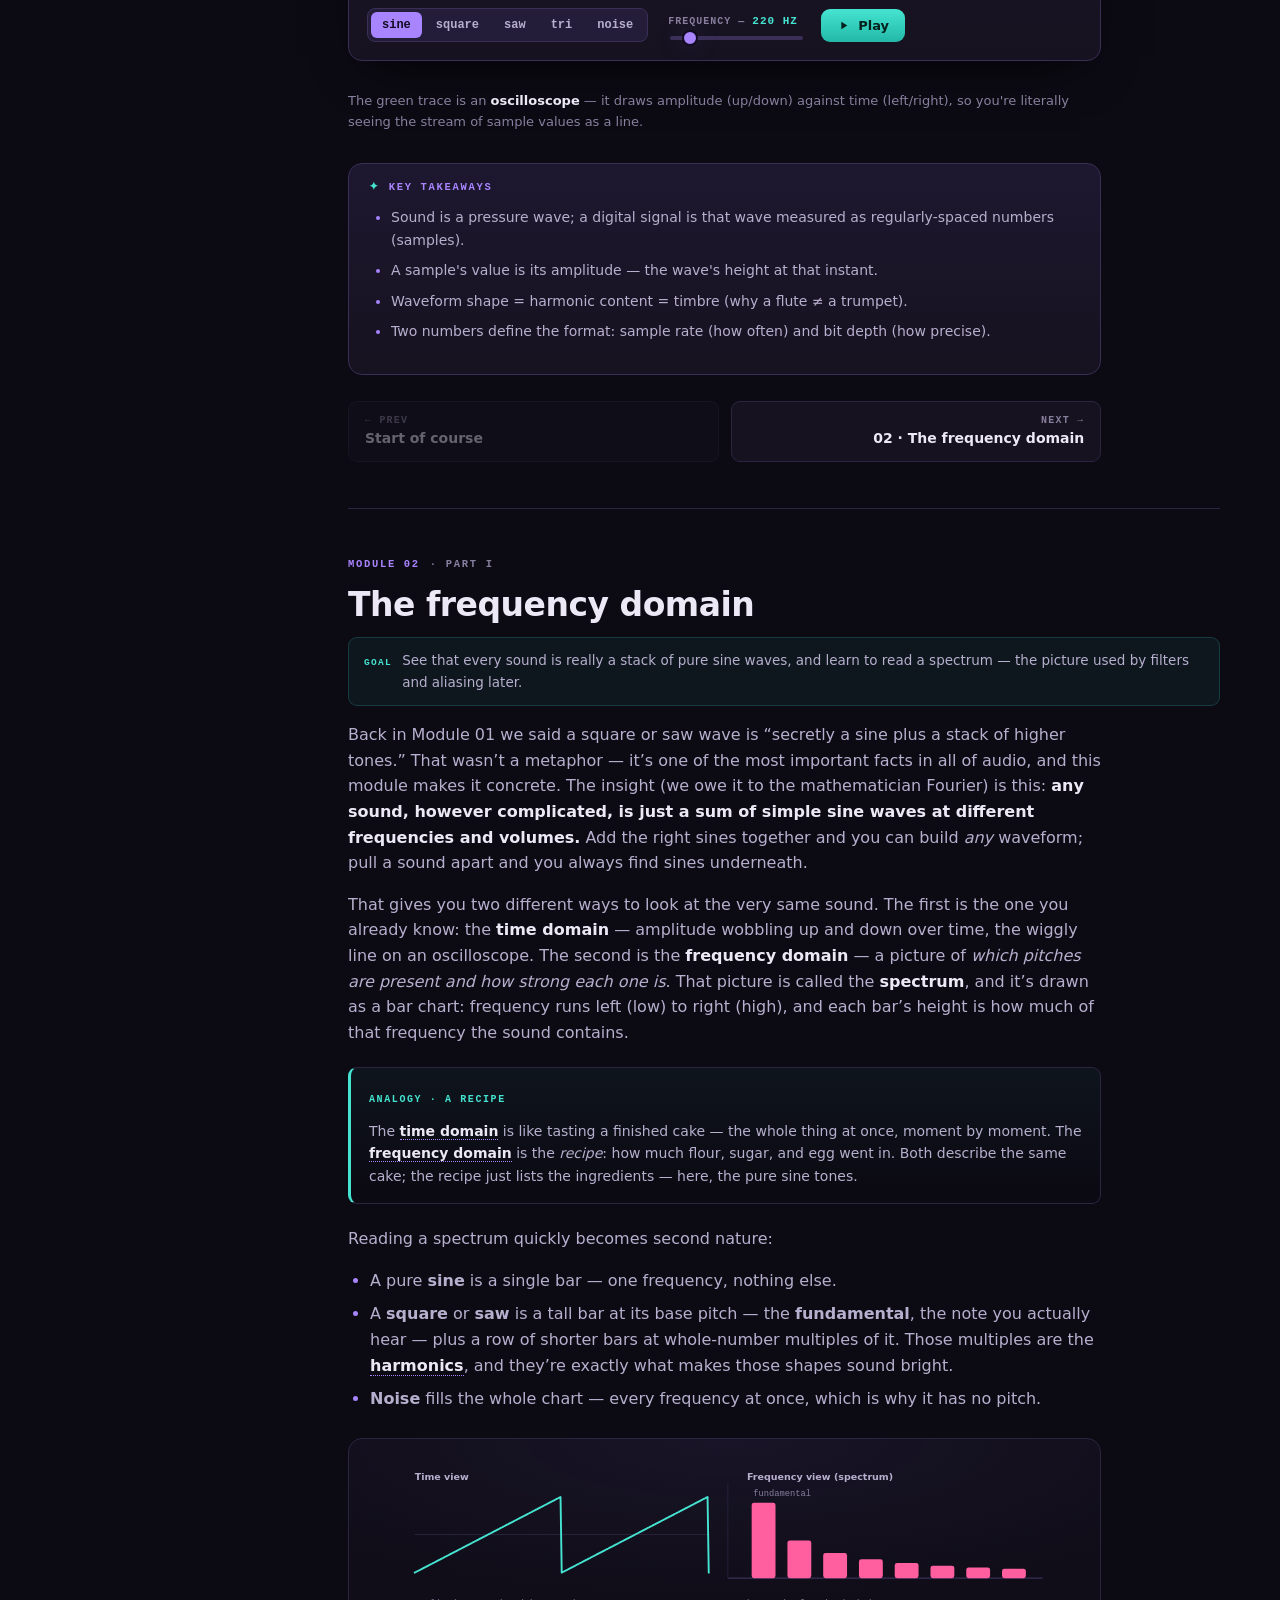
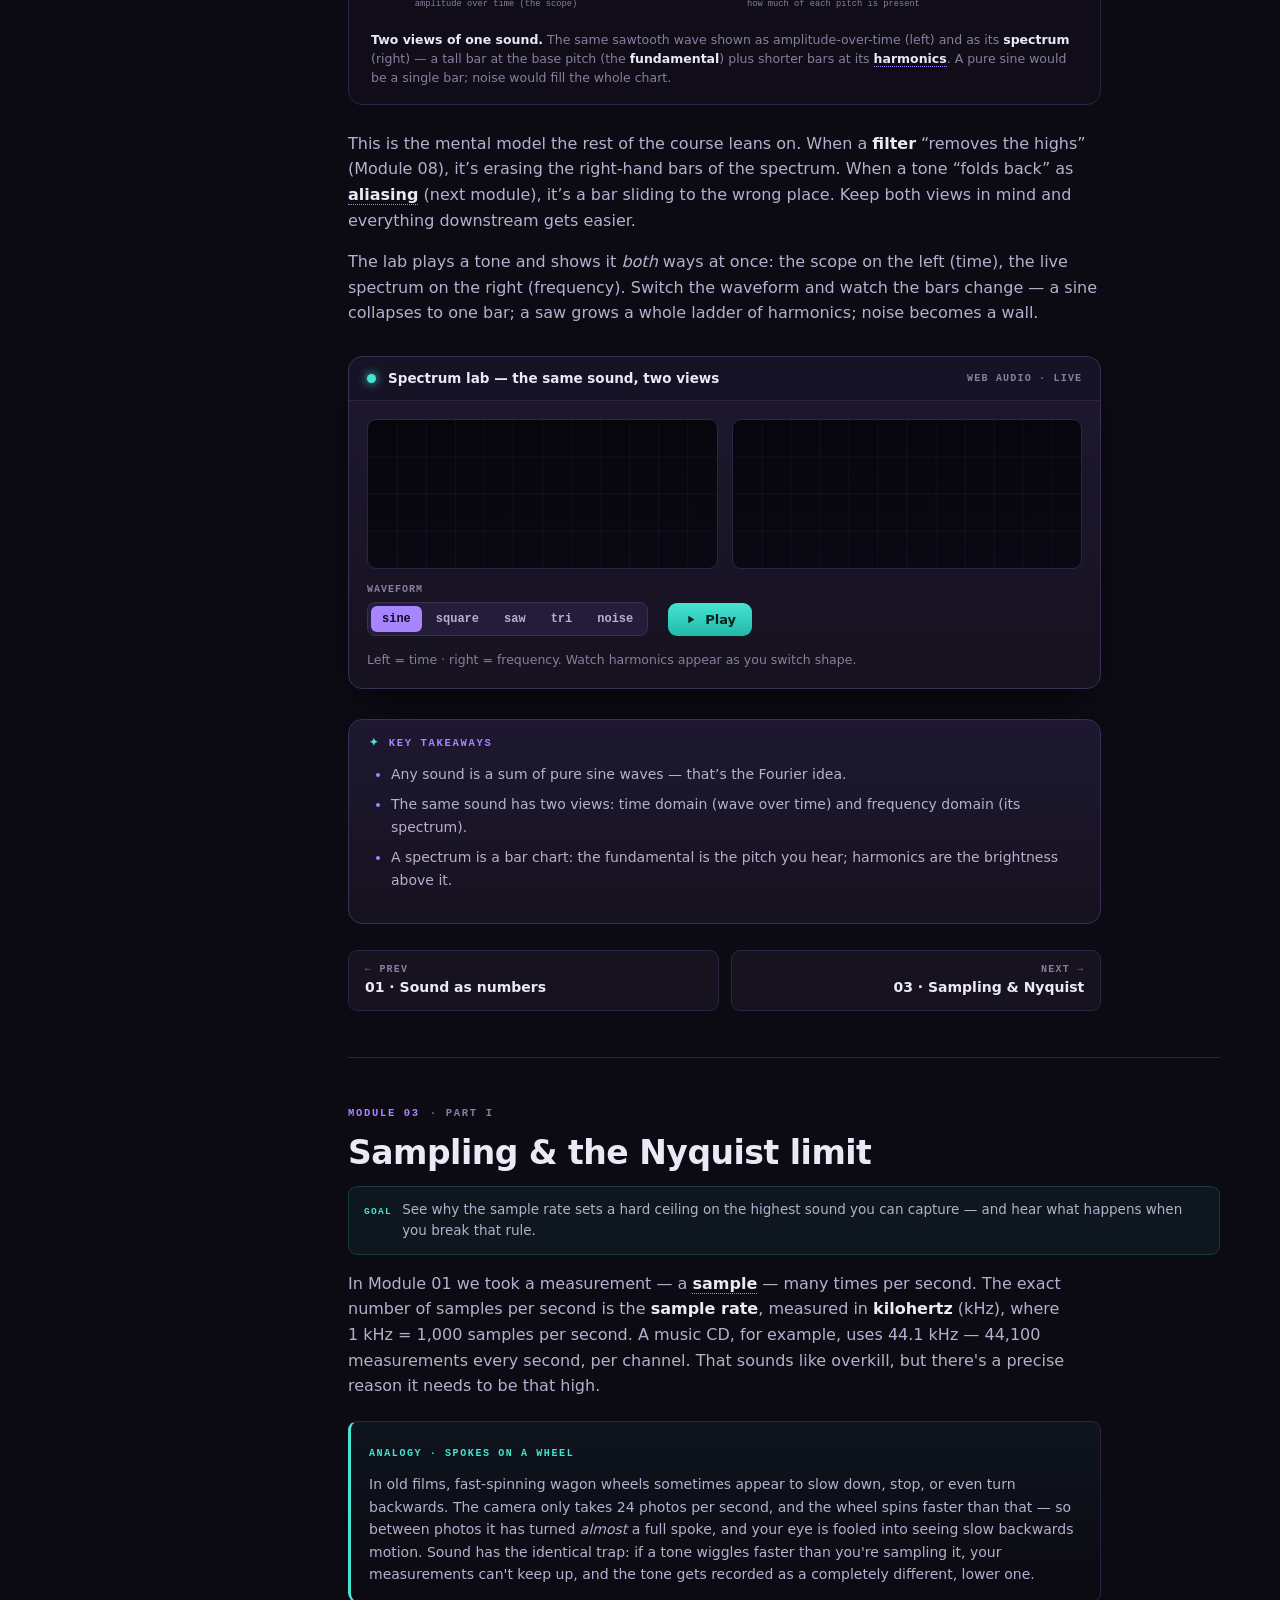
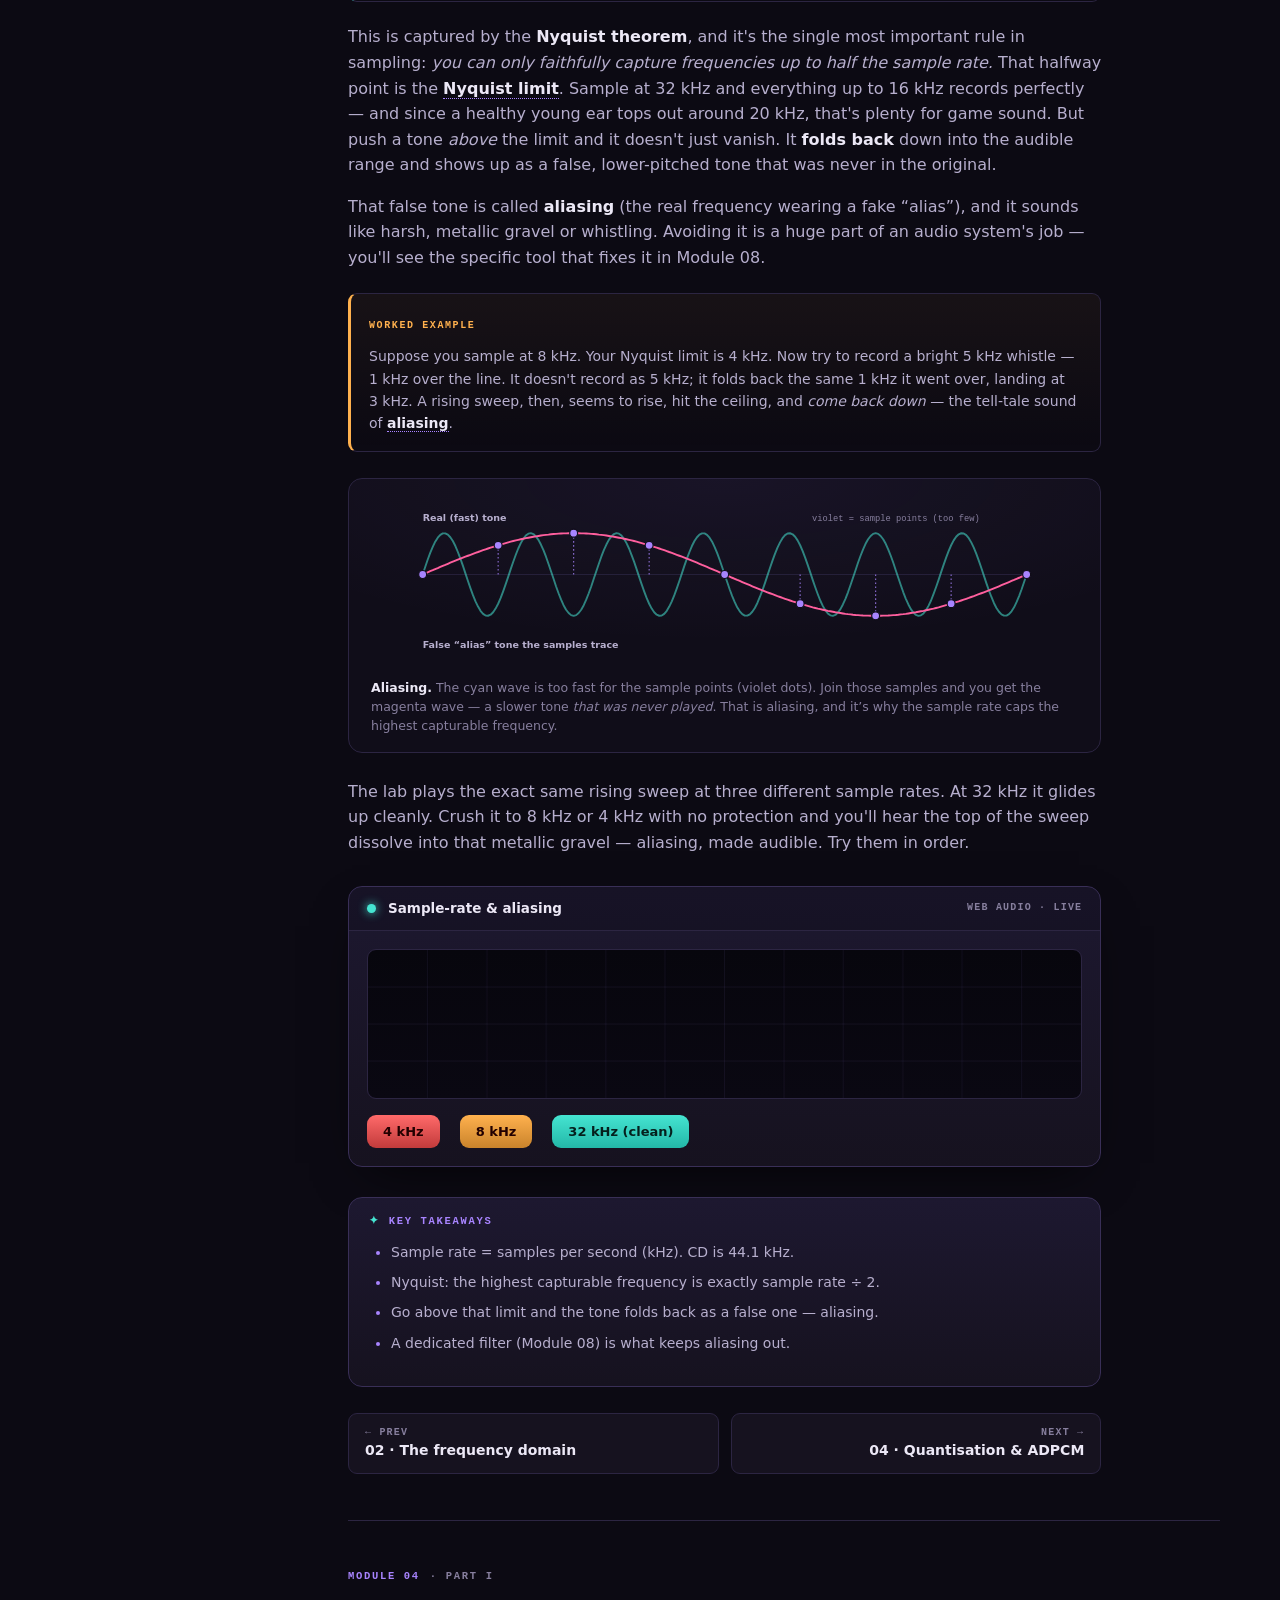
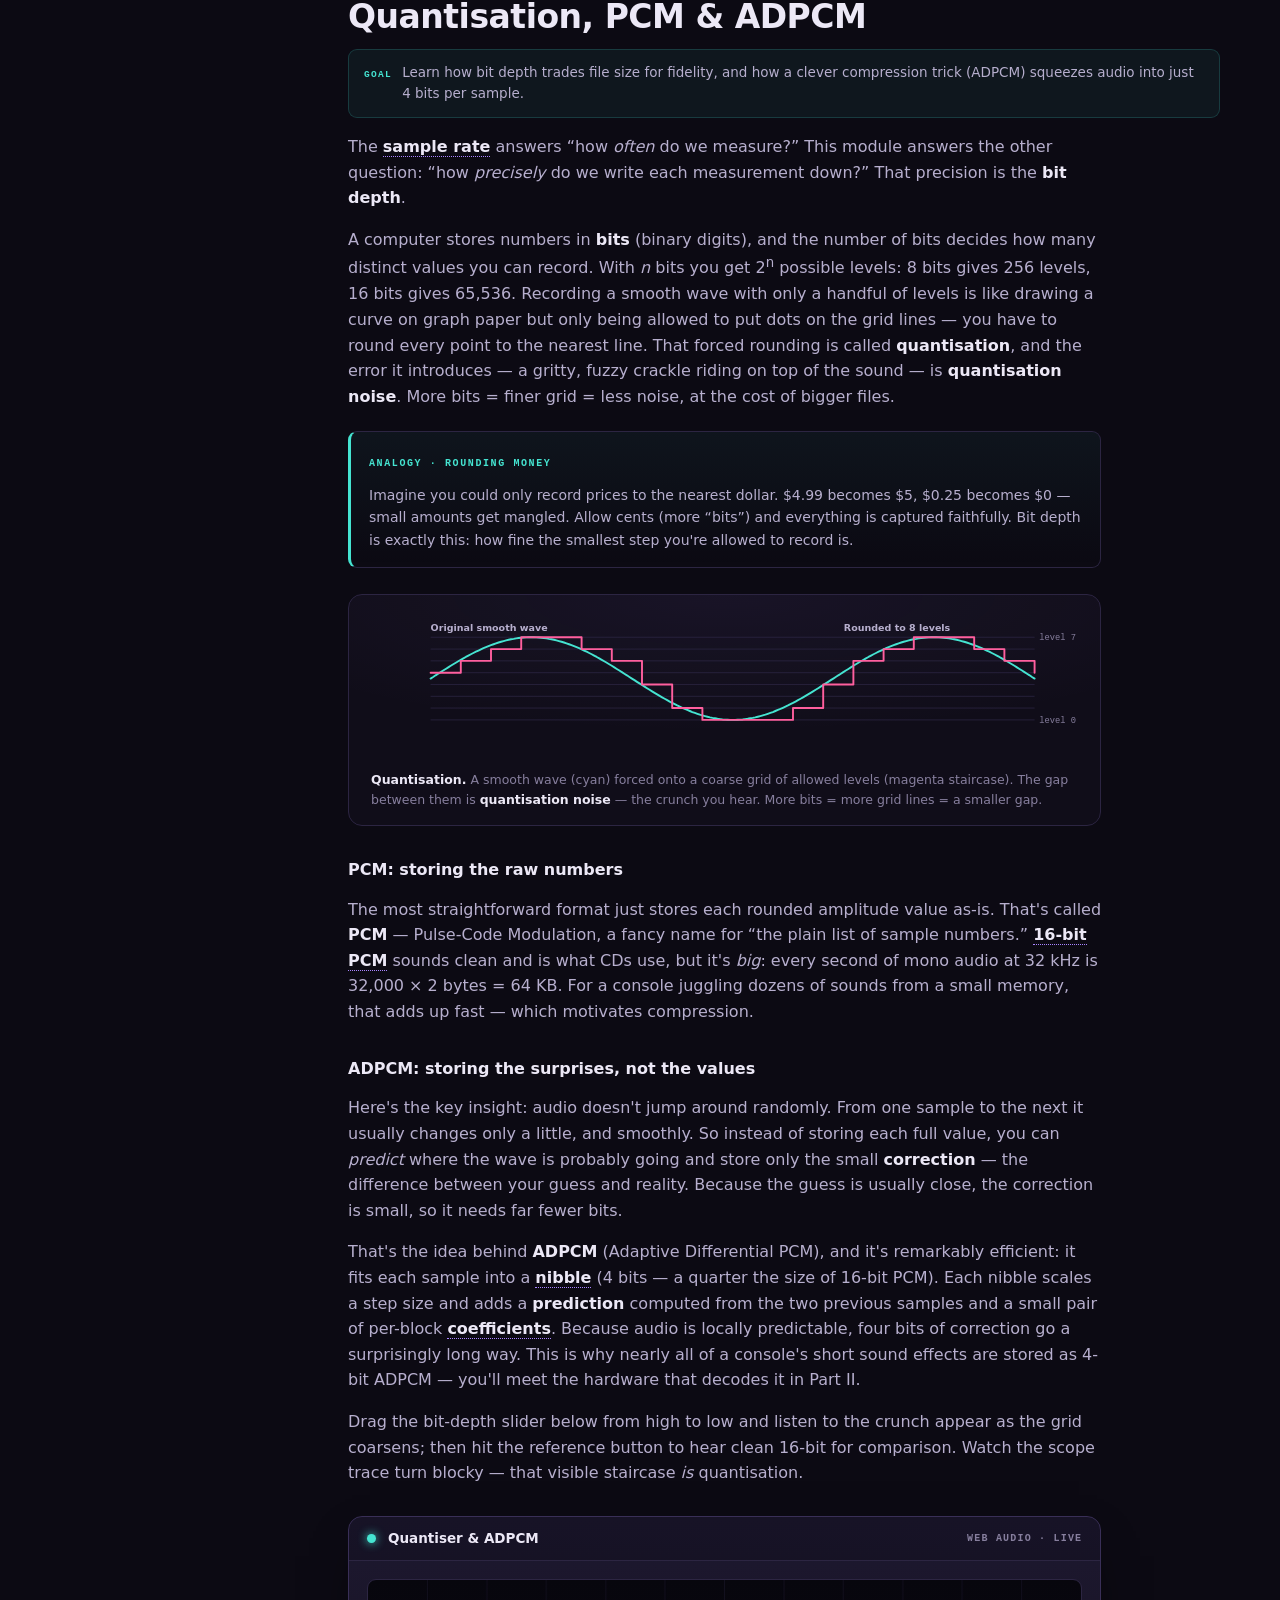
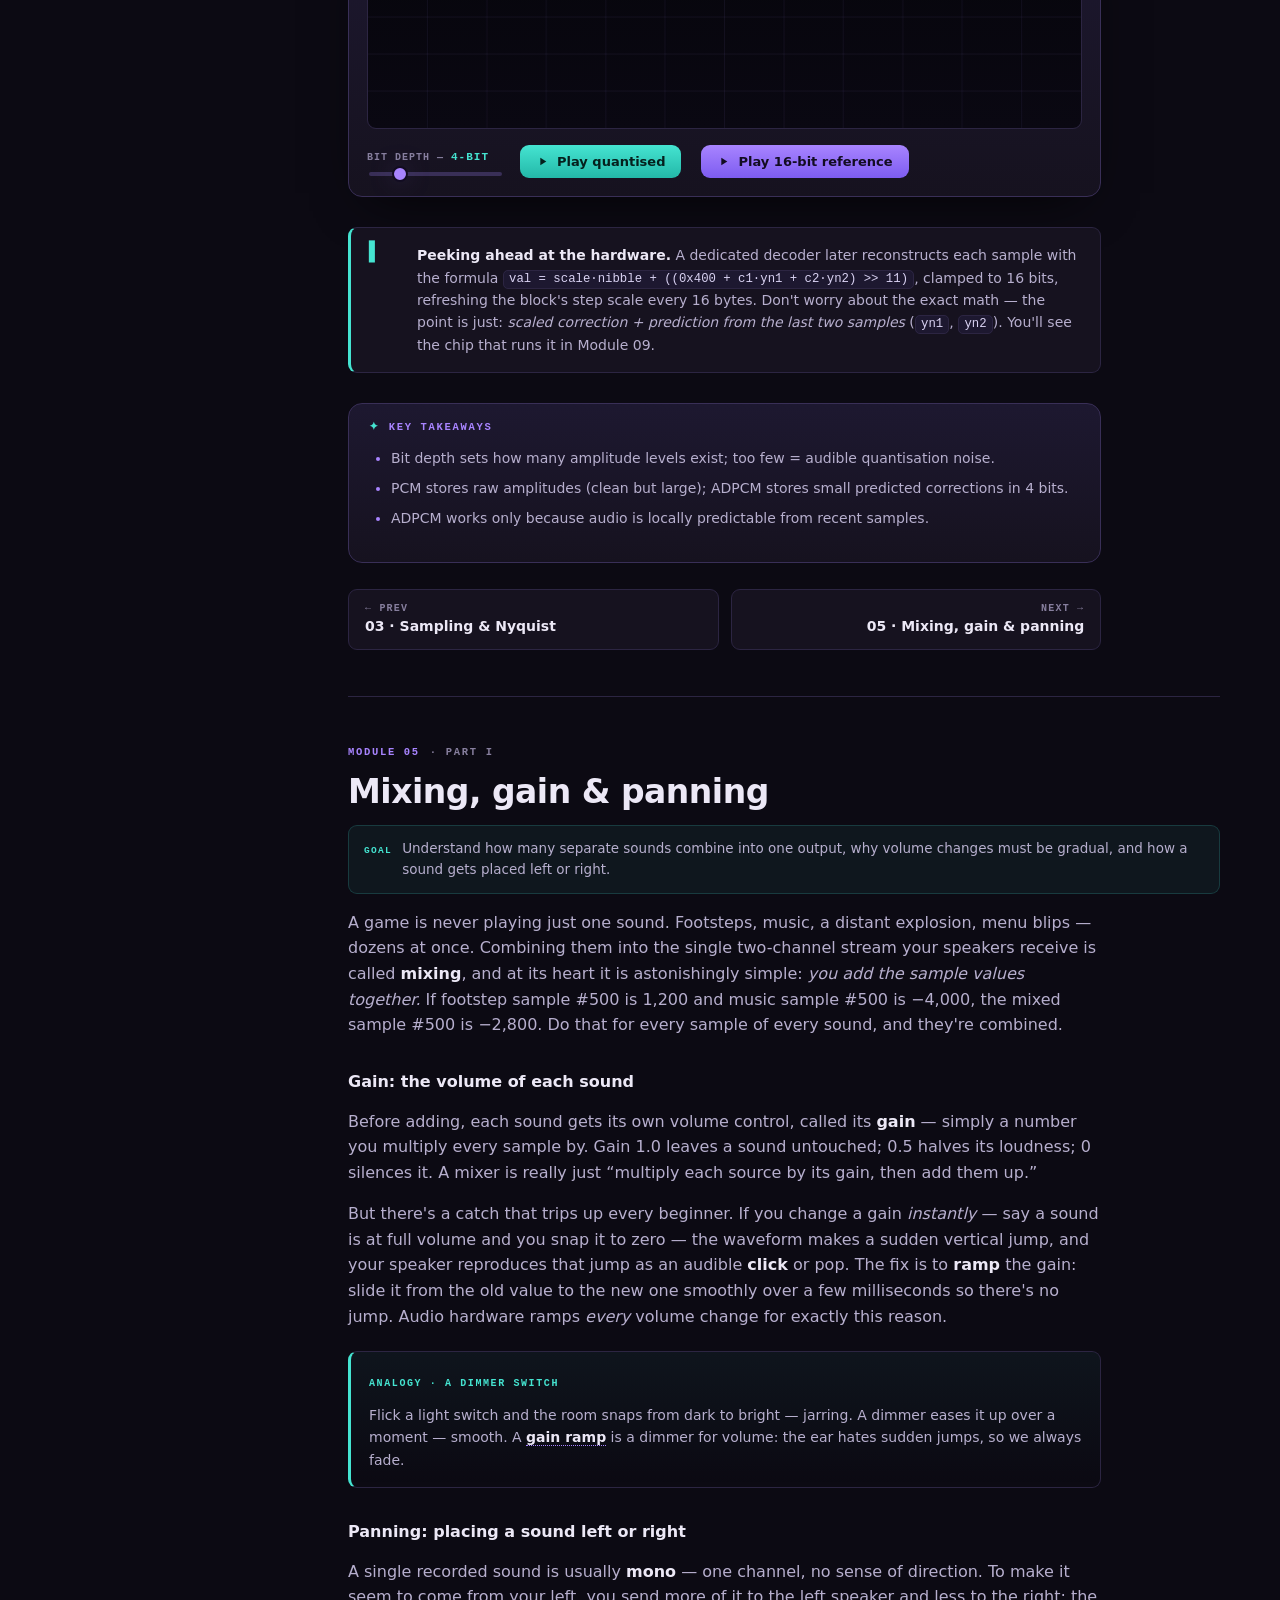
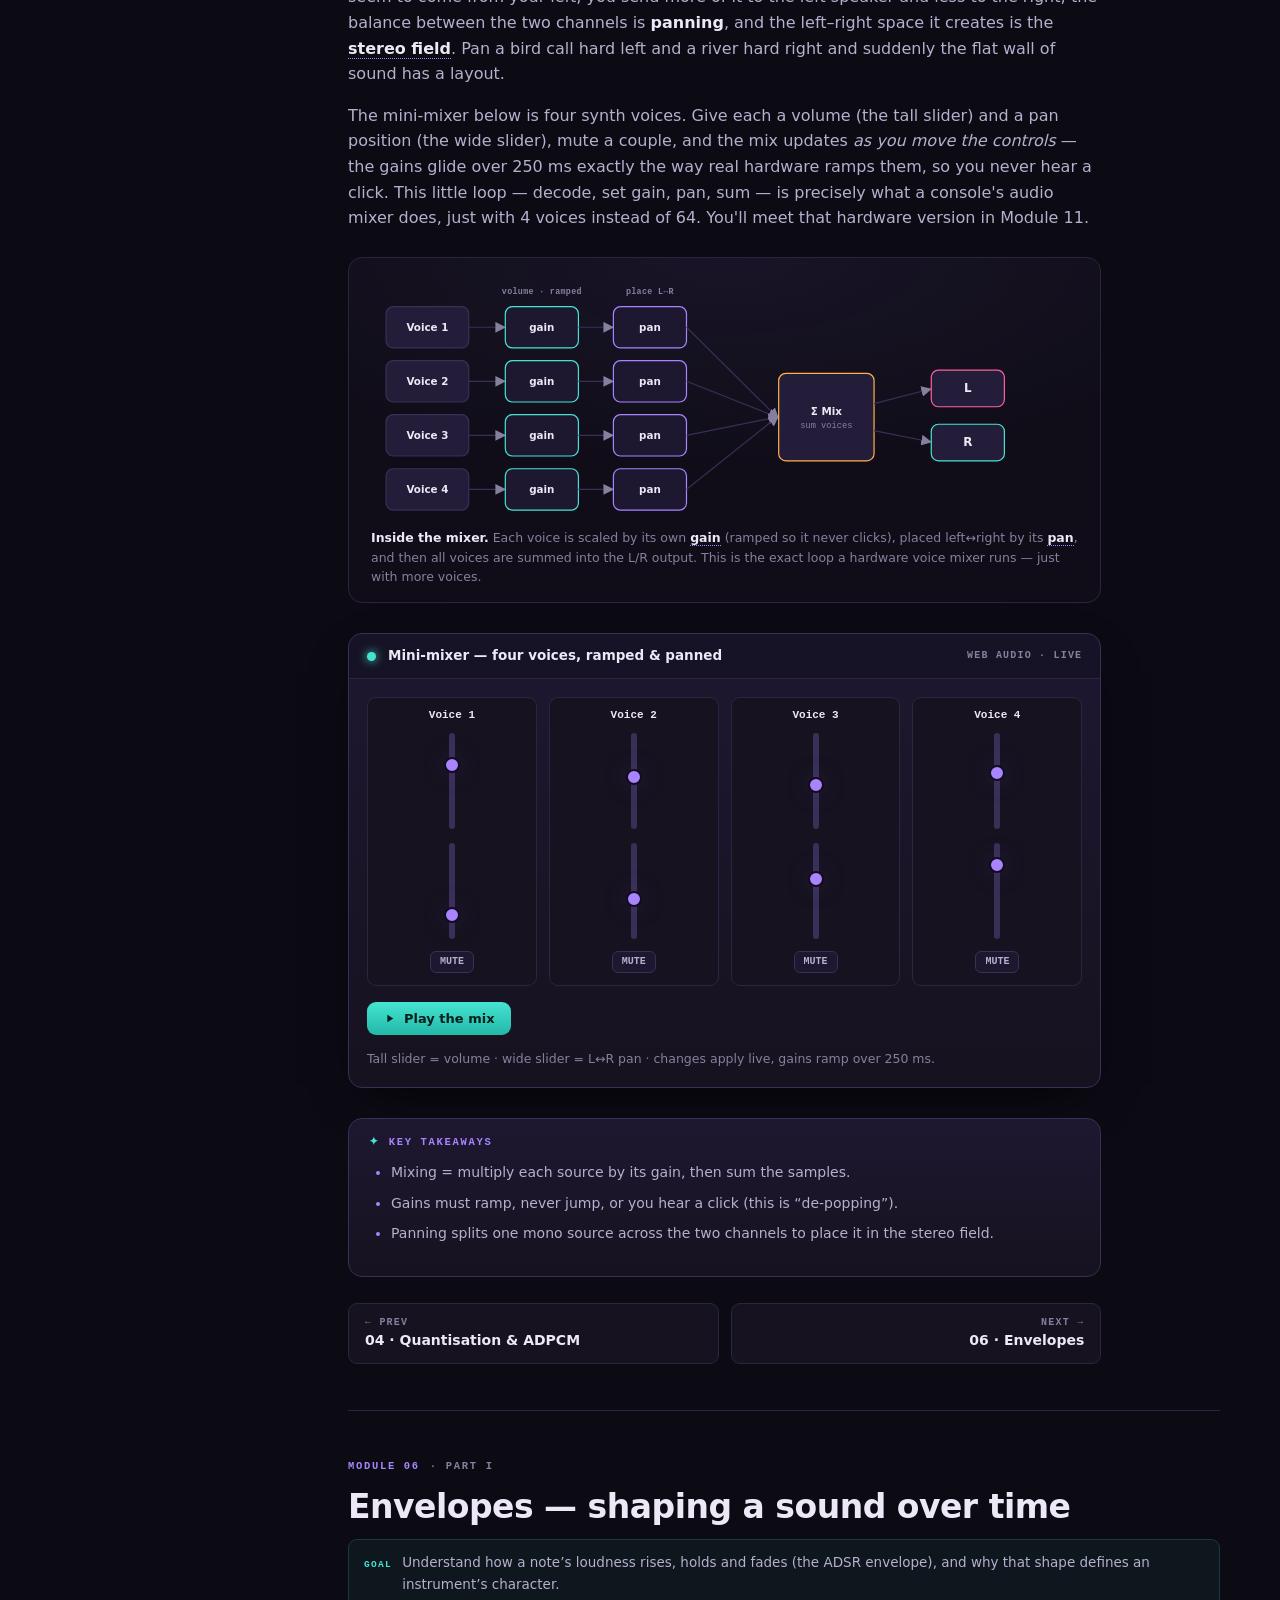
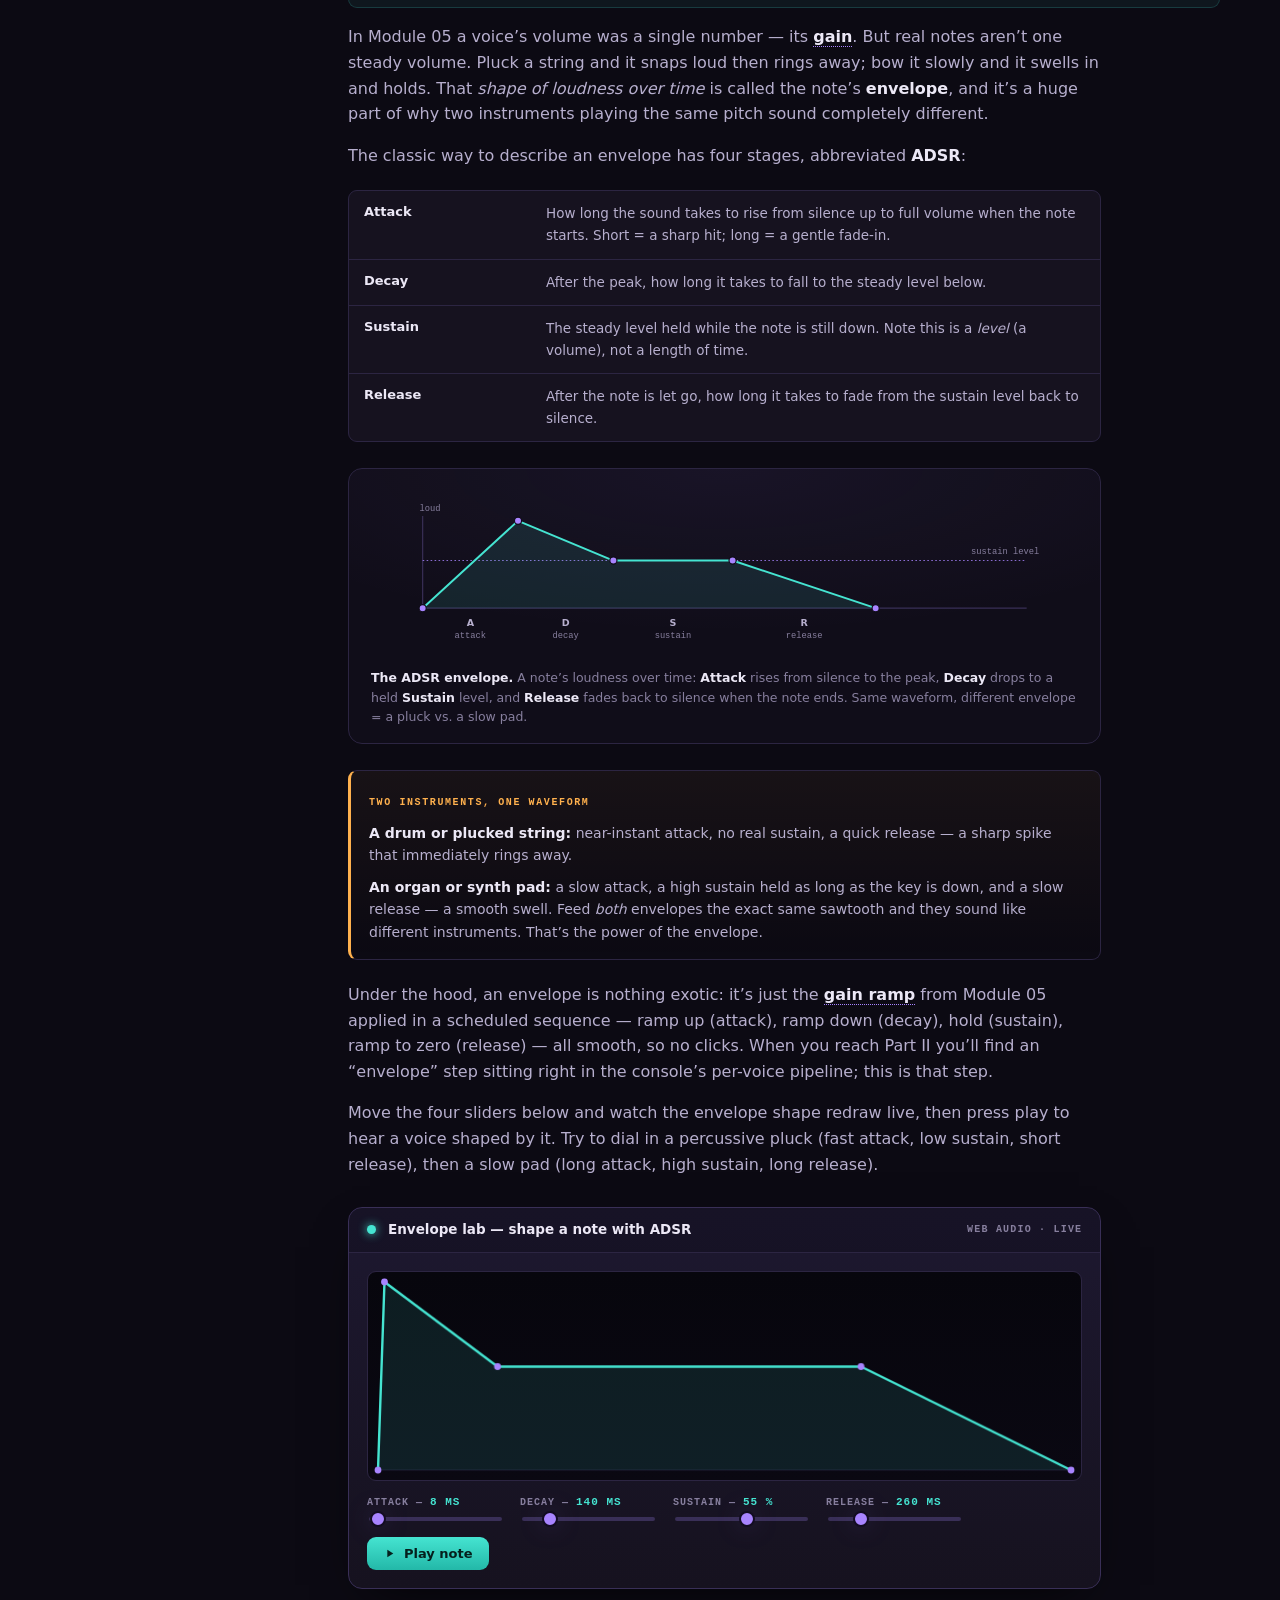
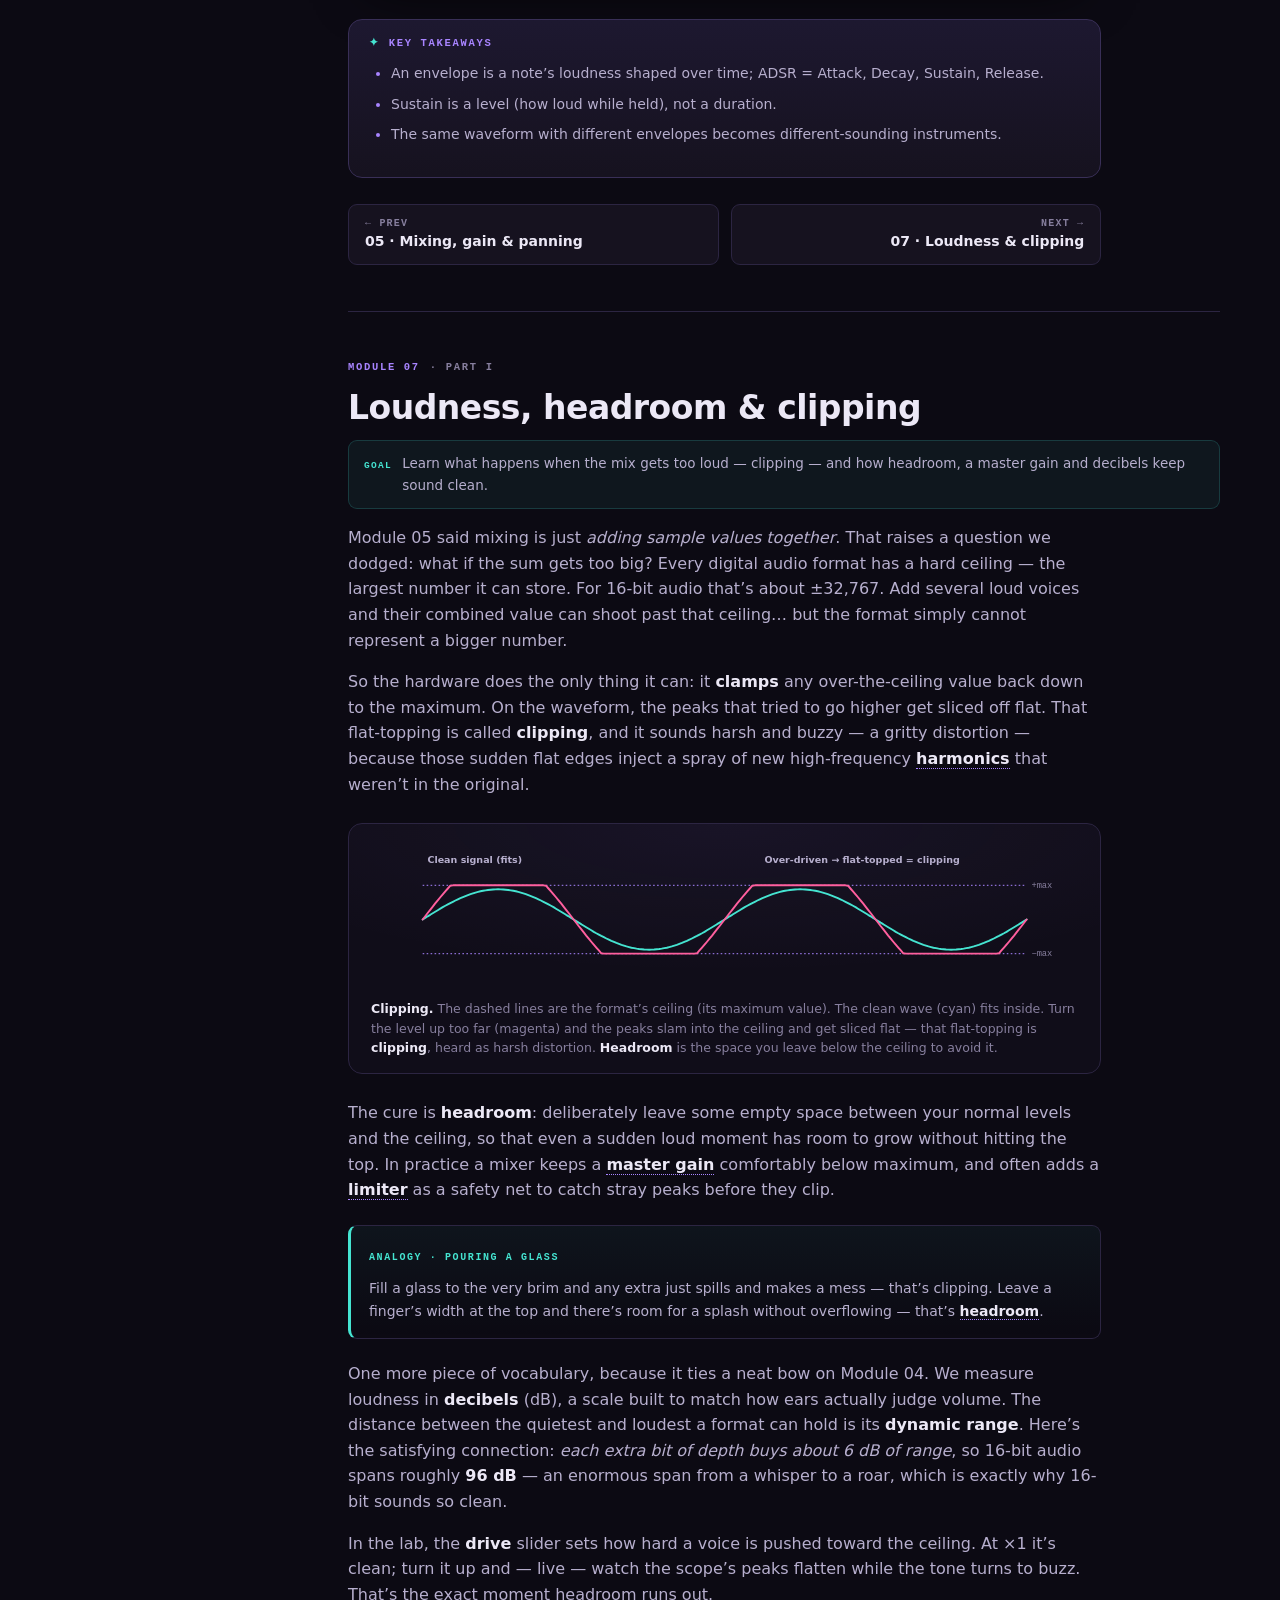
==== commit 99fbb7d5: "Part III: DSP interpreter, fingerprint & starvation labs, history, quiz Five additions to the emulat" ====
--- a/audio/index.html
+++ b/audio/index.html
@@ -5,7 +5,7 @@
 <meta name="viewport" content="width=device-width, initial-scale=1">
 <title>GameCube Audio — a course on the DSP, ucodes & Pro Logic II</title>
 <meta name="description" content="A hands-on course in three parts: digital signal processing fundamentals from scratch, how the GameCube DSP makes sound (including Dolby Pro Logic II), and how Dolphin emulates it — with a built-in synthesiser so you can hear every concept.">
-<link rel="stylesheet" href="styles.css?v=20260704a">
+<link rel="stylesheet" href="styles.css?v=20260704b">
 </head>
 <body>
 
@@ -2159,7 +2159,7 @@
             resampling mixer to your speakers. These four modules connect the whole
             course to the actual settings you'll toggle in the emulator.
           </p>
-          <div class="part-meta"><span>Modules <b>13–16</b></span><span>Difficulty <b>Emulation</b></span><span>Labs <b>3 interactive</b></span></div>
+          <div class="part-meta"><span>Modules <b>13–16</b></span><span>Difficulty <b>Emulation</b></span><span>Labs <b>7 interactive</b></span></div>
         </div>
       </section>
 
@@ -2273,6 +2273,34 @@
             </div>
           </div>
 
+          <p>
+            Reading about &ldquo;executing the real instructions&rdquo; is one
+            thing; doing it is another. Below is a tiny slice of DSP program —
+            the inner loop of one voice being scaled by its volume, written in
+            the chip&rsquo;s real style of instructions. Press
+            <strong>Step</strong> and you are performing LLE by hand: fetch one
+            instruction, execute it, update the registers. What Dolphin&rsquo;s
+            LLE core does millions of times per second, you do at one press per
+            instruction.
+          </p>
+
+          <div class="lab" id="lab-dspexec">
+            <div class="lab-head"><span class="dot"></span><span class="title">Be the emulator — run 4 samples through the DSP, one instruction at a time</span><span class="badge">interactive</span></div>
+            <div class="lab-body">
+              <div class="sim-grid">
+                <div class="sim-code" data-sim-code aria-label="Program listing"></div>
+                <div class="sim-regs" data-sim-regs aria-label="Registers"></div>
+              </div>
+              <div class="sim-mem" data-sim-mem></div>
+              <div class="controls">
+                <button class="play-btn" data-sim-step>Step ➜</button>
+                <button class="surr-btn" data-sim-run>▶ Run</button>
+                <button class="surr-btn" data-sim-reset>Reset</button>
+                <span style="font-size:12.5px;color:var(--muted)" data-sim-note>Press Step to fetch the first instruction.</span>
+              </div>
+            </div>
+          </div>
+
           <div class="note">
             <div class="ico">◆</div>
             <div><p>In Dolphin the combo box maps to two flags — <code>DSP&nbsp;HLE</code>
@@ -2291,6 +2319,19 @@
             a Factor&nbsp;5 game booting to total silence. Under LLE those bugs
             are impossible by construction: there is no reimplementation to get
             wrong.</p></div>
+          </div>
+
+          <h4>How Dolphin got its sound</h4>
+          <p>
+            The LLE/HLE fork isn&rsquo;t an abstract design choice — it is
+            twenty years of hard-won history:
+          </p>
+          <div class="timeline">
+            <div class="tl-item"><div class="tl-year">2003</div><div class="tl-body"><strong>Silence.</strong> Dolphin begins life as a closed-source experiment. Audio is an afterthought — many games boot mute, and getting <em>any</em> sound often means a hack for that one game.</div></div>
+            <div class="tl-item"><div class="tl-year">2008</div><div class="tl-body"><strong>Open source.</strong> The code is released and the DSP finally gets serious attention: the instruction set is reverse-engineered and an LLE <em>interpreter</em> runs genuine ucodes — accurate, but it devours an entire CPU core.</div></div>
+            <div class="tl-item"><div class="tl-year">~2010</div><div class="tl-body"><strong>LLE goes fast.</strong> The DSP recompiler (the <span class="term" data-tip="Just-In-Time compiler — translates the DSP's code into fast native x64 code as it runs.">JIT</span> in Module 13&rsquo;s dropdown) translates DSP code into native x64 on the fly: the same bit-exact accuracy at playable speed.</div></div>
+            <div class="tl-item"><div class="tl-year">2012</div><div class="tl-body"><strong>HLE done right.</strong> The &ldquo;new-AX-HLE&rdquo; effort rewrites HLE&rsquo;s guesswork: instead of patching one game at a time, faithfully reimplement each ucode <em>family</em> — and whole libraries of titles get correct music, reverb and streaming at once.</div></div>
+            <div class="tl-item"><div class="tl-year">today</div><div class="tl-body"><strong>Two engines, one answer.</strong> HLE is accurate enough to be the default; LLE remains the bit-exact reference — and the Pro Logic II path. They mostly agree, which is exactly how you know the reverse engineering is done.</div></div>
           </div>
 
           <div class="takeaway">
@@ -2361,6 +2402,31 @@
             homebrew&rdquo;) and a best-effort fallback to AX. Under
             <span class="term" data-tip="Low-Level Emulation — running the DSP's real instructions directly.">LLE</span>
             there's no lookup at all — it just runs whatever code arrived.</p></div>
+          </div>
+
+          <p>
+            That fingerprint deserves a closer look, because HLE&rsquo;s whole
+            strength <em>and</em> fragility hide inside it. Below are the first
+            32 bytes of a make-believe ucode, freshly DMA&rsquo;d into IRAM.
+            Dolphin hashes the image and looks the result up in its table of
+            known ucodes. Try corrupting a single byte — then imagine you are a
+            developer who merely <em>recompiled</em> your audio engine.
+          </p>
+
+          <div class="lab" id="lab-crc">
+            <div class="lab-head"><span class="dot"></span><span class="title">The fingerprint — one byte between music and silence</span><span class="badge">interactive</span></div>
+            <div class="lab-body">
+              <div class="hexdump" data-crc-hex aria-label="The ucode's bytes in hexadecimal"></div>
+              <div class="fp-hash">hash of IRAM image → <code data-crc-val></code></div>
+              <div class="fp-cards">
+                <div class="fp-card" data-crc-hle></div>
+                <div class="fp-card" data-crc-lle></div>
+              </div>
+              <div class="controls">
+                <button class="play-btn" data-crc-corrupt>Corrupt one byte</button>
+                <button class="surr-btn" data-crc-restore>Restore</button>
+              </div>
+            </div>
           </div>
 
           <p>
@@ -2473,6 +2539,32 @@
                 <button class="play-btn" data-resample="nearest" style="background:linear-gradient(180deg,#ff6a6a,#c23b3b);color:#200">nearest</button>
                 <button class="play-btn" data-resample="linear" style="background:linear-gradient(180deg,#ffb14e,#c9832b);color:#200">linear</button>
                 <button class="play-btn" data-resample="hermite">Hermite</button>
+              </div>
+            </div>
+          </div>
+
+          <h4>Hear the deadline being missed</h4>
+          <p>
+            One more thing deserves ears: the top row of Module&nbsp;16&rsquo;s
+            troubleshooting table. When the emulated console can&rsquo;t keep
+            up, the Mixer&rsquo;s buffer runs dry and the sound card gets handed
+            silence — over and over, dozens of times a second. Play the same
+            melody three ways: at <strong>full speed</strong>; from an emulator
+            running at <strong>70&nbsp;%</strong>, where every gap is a
+            <span class="term" data-tip="The output buffer emptied before new samples arrived, so the sound card played silence — heard as a crackle or stutter.">buffer under-run</span>;
+            and rescued by <strong>audio stretching</strong>, which slows the
+            sound itself down to match — continuous and pitch-correct, at the
+            price of a slightly warbly texture.
+          </p>
+
+          <div class="lab" id="lab-starve">
+            <div class="lab-head"><span class="dot"></span><span class="title">Buffer starvation — full speed vs 70&nbsp;% vs audio stretching</span><span class="badge">Web Audio · live</span></div>
+            <div class="lab-body">
+              <canvas class="scope" aria-label="Oscilloscope of the melody"></canvas>
+              <div class="controls">
+                <button class="play-btn" data-starve="clean">full speed</button>
+                <button class="play-btn" data-starve="starved" style="background:linear-gradient(180deg,#ff6a6a,#c23b3b);color:#200">70&nbsp;% · starved</button>
+                <button class="play-btn" data-starve="stretch" style="background:linear-gradient(180deg,#ffb14e,#c9832b);color:#200">70&nbsp;% + stretching</button>
               </div>
             </div>
           </div>
@@ -2600,6 +2692,21 @@
             audible in a single A/B test.
           </p>
 
+          <h4>Final exam — six broken consoles</h4>
+          <p>
+            Six situations, straight out of real bug reports. You&rsquo;re the
+            one at the keyboard: pick the setting you&rsquo;d reach for. Every
+            answer points back at the module that taught it.
+          </p>
+
+          <div class="lab" id="lab-quiz">
+            <div class="lab-head"><span class="dot"></span><span class="title">Diagnose it — what do you change?</span><span class="badge">quiz · <span data-quiz-score>0 / 6</span></span></div>
+            <div class="lab-body">
+              <div class="quiz" data-quiz></div>
+              <div class="q-verdict" data-quiz-verdict hidden></div>
+            </div>
+          </div>
+
           <div class="takeaway">
             <div class="th">Course complete ✦</div>
             <ul>
@@ -2655,6 +2762,6 @@
   </div>
 </div>
 
-<script src="app.js?v=20260704a"></script>
+<script src="app.js?v=20260704b"></script>
 </body>
 </html>
--- a/audio/styles.css
+++ b/audio/styles.css
@@ -959,3 +959,132 @@
   .player .meta .track { font-size: 13px; }
   .sec-head { flex-direction: column; gap: 4px; }
 }
+
+/* ------------------------------------------------ DSP interpreter lab ---- */
+.sim-grid { display: grid; grid-template-columns: 1.5fr 1fr; gap: 12px; }
+.sim-code {
+  background: var(--ground-2); border: 1px solid var(--line);
+  border-radius: var(--radius-s); padding: 10px 12px; overflow-x: auto;
+}
+.sim-code .srow {
+  display: grid; grid-template-columns: 52px 58px 150px 1fr; gap: 10px;
+  font: 500 12.5px/1.9 var(--mono); color: var(--ink-2);
+  border-radius: 6px; padding: 0 7px; white-space: nowrap;
+}
+.sim-code .sa { color: var(--muted); }
+.sim-code .sk { color: var(--cyan); font-weight: 600; }
+.sim-code .so { color: var(--violet); }
+.sim-code .sc { color: var(--muted); }
+.sim-code .srow.cur { background: rgba(69,228,209,.10); outline: 1px solid rgba(69,228,209,.35); }
+.sim-code .srow.ran .sk { color: var(--amber); }
+.sim-regs { display: grid; grid-template-columns: 1fr 1fr; gap: 7px; align-content: start; }
+.sim-regs .reg {
+  background: var(--panel); border: 1px solid var(--line); border-radius: 7px;
+  padding: 6px 9px; display: flex; flex-direction: column; gap: 1px;
+  transition: border-color .3s, box-shadow .3s;
+}
+.sim-regs .reg.chg { border-color: rgba(255,177,78,.7); box-shadow: 0 0 10px rgba(255,177,78,.25); }
+.sim-regs .rk { font: 600 10.5px/1 var(--mono); color: var(--muted); letter-spacing: .06em; }
+.sim-regs .rv { font: 600 13.5px/1.3 var(--mono); color: var(--ink); }
+.sim-regs .rf { font: 500 10.5px/1.2 var(--mono); color: var(--cyan); }
+.sim-mem { display: grid; gap: 6px; margin-top: 12px; }
+.sim-mem .mem-row { display: flex; align-items: center; gap: 6px; flex-wrap: wrap; }
+.sim-mem .mk { font: 600 11px/1 var(--mono); color: var(--muted); min-width: 150px; }
+.sim-mem .mc {
+  font: 600 12px/1 var(--mono); color: var(--ink-2); background: var(--panel);
+  border: 1px solid var(--line); border-radius: 6px; padding: 6px 8px;
+}
+.sim-mem .mc.used { color: var(--muted); border-style: dashed; }
+.sim-mem .mc.wrote { color: var(--cyan); border-color: rgba(69,228,209,.5); }
+@media (max-width: 760px) {
+  .sim-grid { grid-template-columns: 1fr; }
+  .sim-regs { grid-template-columns: repeat(4, 1fr); }
+  .sim-mem .mk { min-width: 0; width: 100%; }
+}
+
+/* ------------------------------------------------ fingerprint lab -------- */
+.hexdump {
+  display: grid; grid-template-columns: repeat(8, minmax(0, 1fr)); gap: 6px;
+  background: var(--ground-2); border: 1px solid var(--line);
+  border-radius: var(--radius-s); padding: 12px; max-width: 460px;
+}
+.hexdump .hb {
+  font: 600 13px/1 var(--mono); color: var(--ink-2); text-align: center;
+  background: var(--panel); border: 1px solid var(--line); border-radius: 6px;
+  padding: 7px 0; transition: color .25s, border-color .25s;
+}
+.hexdump .hb.bad { color: #ff6a6a; border-color: rgba(255,106,106,.65); background: rgba(255,106,106,.08); }
+.fp-hash { margin: 12px 0; font: 500 13px/1.5 var(--mono); color: var(--muted); }
+.fp-hash code { color: var(--cyan); background: none; border: none; }
+.fp-hash code.bad { color: #ff6a6a; }
+.fp-cards { display: grid; grid-template-columns: 1fr 1fr; gap: 10px; margin-bottom: 14px; }
+.fp-card {
+  border-radius: var(--radius-s); padding: 12px 14px;
+  font: 400 13px/1.6 var(--sans); color: var(--ink-2);
+  border: 1px solid var(--line); background: var(--panel);
+}
+.fp-card em { color: var(--ink); font-style: italic; }
+.fp-card code { background: none; border: none; padding: 0; color: var(--ink); }
+.fp-card.ok { border-color: rgba(69,228,209,.4); }
+.fp-card.bad { border-color: rgba(255,106,106,.55); background: rgba(255,106,106,.05); }
+.fp-card .fp-tag {
+  display: inline-block; font: 700 10.5px/1 var(--mono); letter-spacing: .08em;
+  color: var(--amber); border: 1px solid rgba(255,177,78,.5); border-radius: 5px;
+  padding: 3px 6px; margin-right: 7px; vertical-align: 1px;
+}
+.fp-card .fp-tag.lle { color: var(--cyan); border-color: rgba(69,228,209,.5); }
+@media (max-width: 760px) { .fp-cards { grid-template-columns: 1fr; } }
+
+/* ------------------------------------------------ history timeline ------- */
+.timeline { margin: 20px 0 26px; display: grid; gap: 0; }
+.tl-item {
+  display: grid; grid-template-columns: 74px 1fr; gap: 16px;
+  position: relative; padding: 0 0 20px 0;
+}
+.tl-item::before {
+  content: ""; position: absolute; left: 86px; top: 6px; bottom: -6px;
+  width: 2px; background: var(--line);
+}
+.tl-item:last-child::before { bottom: auto; height: 14px; }
+.tl-item::after {
+  content: ""; position: absolute; left: 82px; top: 5px; width: 10px; height: 10px;
+  border-radius: 50%; background: var(--cyan); box-shadow: 0 0 8px rgba(69,228,209,.6);
+}
+.tl-year {
+  font: 700 13px/1.4 var(--mono); color: var(--cyan); text-align: right;
+  letter-spacing: .02em; padding-top: 1px;
+}
+.tl-body { font-size: 14px; line-height: 1.65; color: var(--ink-2); padding-left: 18px; }
+.tl-body strong { color: var(--ink); }
+
+/* ------------------------------------------------ final quiz ------------- */
+.quiz { display: grid; gap: 14px; }
+.q-card {
+  border: 1px solid var(--line); border-radius: var(--radius-s);
+  background: var(--panel); padding: 14px 16px;
+}
+.q-s { font: 600 14px/1.55 var(--sans); color: var(--ink); margin-bottom: 11px; }
+.q-n {
+  display: inline-grid; place-items: center; width: 22px; height: 22px;
+  border-radius: 50%; background: rgba(168,132,255,.15); color: var(--violet);
+  font: 700 11.5px/1 var(--mono); margin-right: 9px; vertical-align: -3px;
+}
+.q-opts { display: flex; flex-wrap: wrap; gap: 8px; }
+.q-opts button {
+  font: 600 12.5px/1.3 var(--sans); color: var(--ink-2);
+  background: var(--ground-2); border: 1px solid var(--line);
+  border-radius: 8px; padding: 8px 12px; cursor: pointer;
+  transition: border-color .2s, color .2s;
+}
+.q-opts button:hover:not(:disabled) { border-color: var(--violet); color: var(--ink); }
+.q-opts button:disabled { cursor: default; opacity: .75; }
+.q-opts button.good { color: #6ef0c0; border-color: rgba(110,240,192,.65); background: rgba(110,240,192,.08); opacity: 1; }
+.q-opts button.bad { color: #ff6a6a; border-color: rgba(255,106,106,.6); background: rgba(255,106,106,.07); }
+.q-exp { margin-top: 11px; font-size: 13px; line-height: 1.6; color: var(--ink-2); }
+.q-exp .yes { color: #6ef0c0; }
+.q-exp .no { color: #ff6a6a; }
+.q-verdict {
+  margin-top: 14px; padding: 12px 14px; border-radius: var(--radius-s);
+  border: 1px solid rgba(69,228,209,.4); background: rgba(69,228,209,.06);
+  font: 600 13.5px/1.55 var(--sans); color: var(--ink);
+}
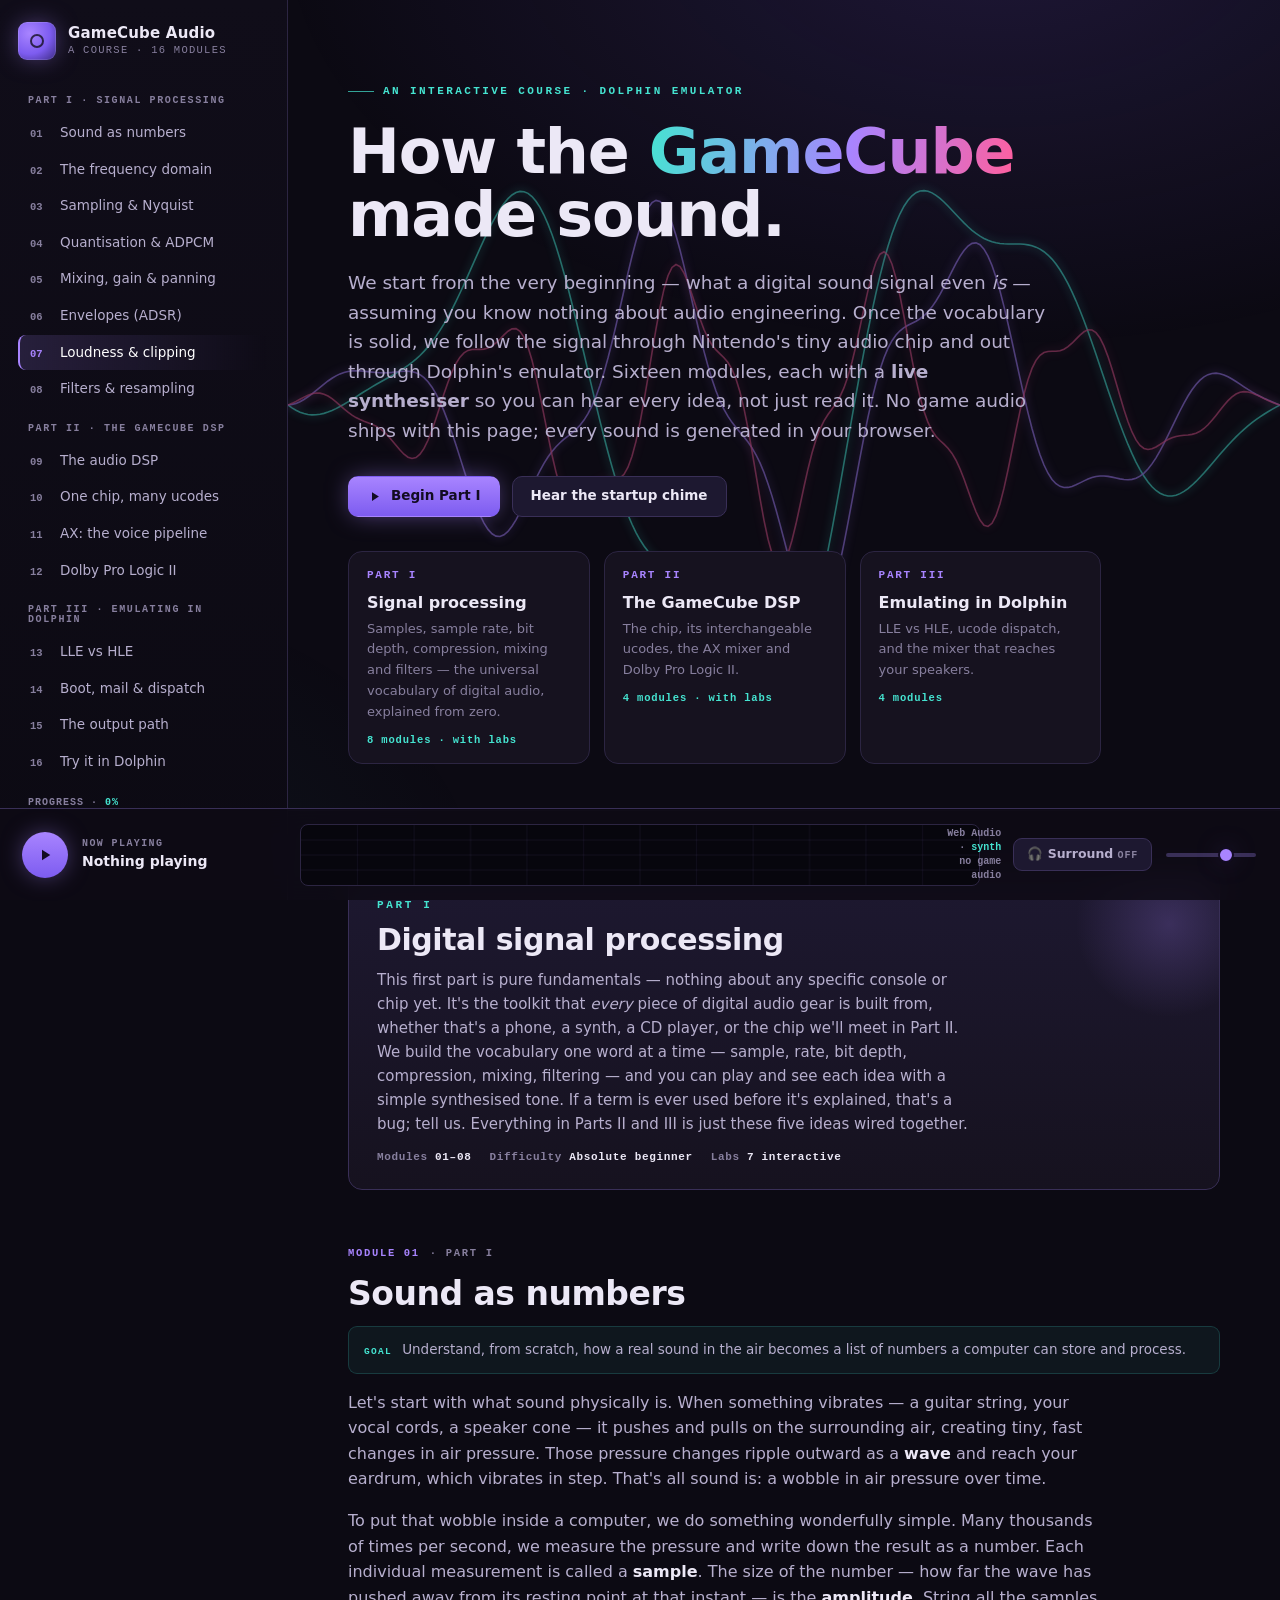
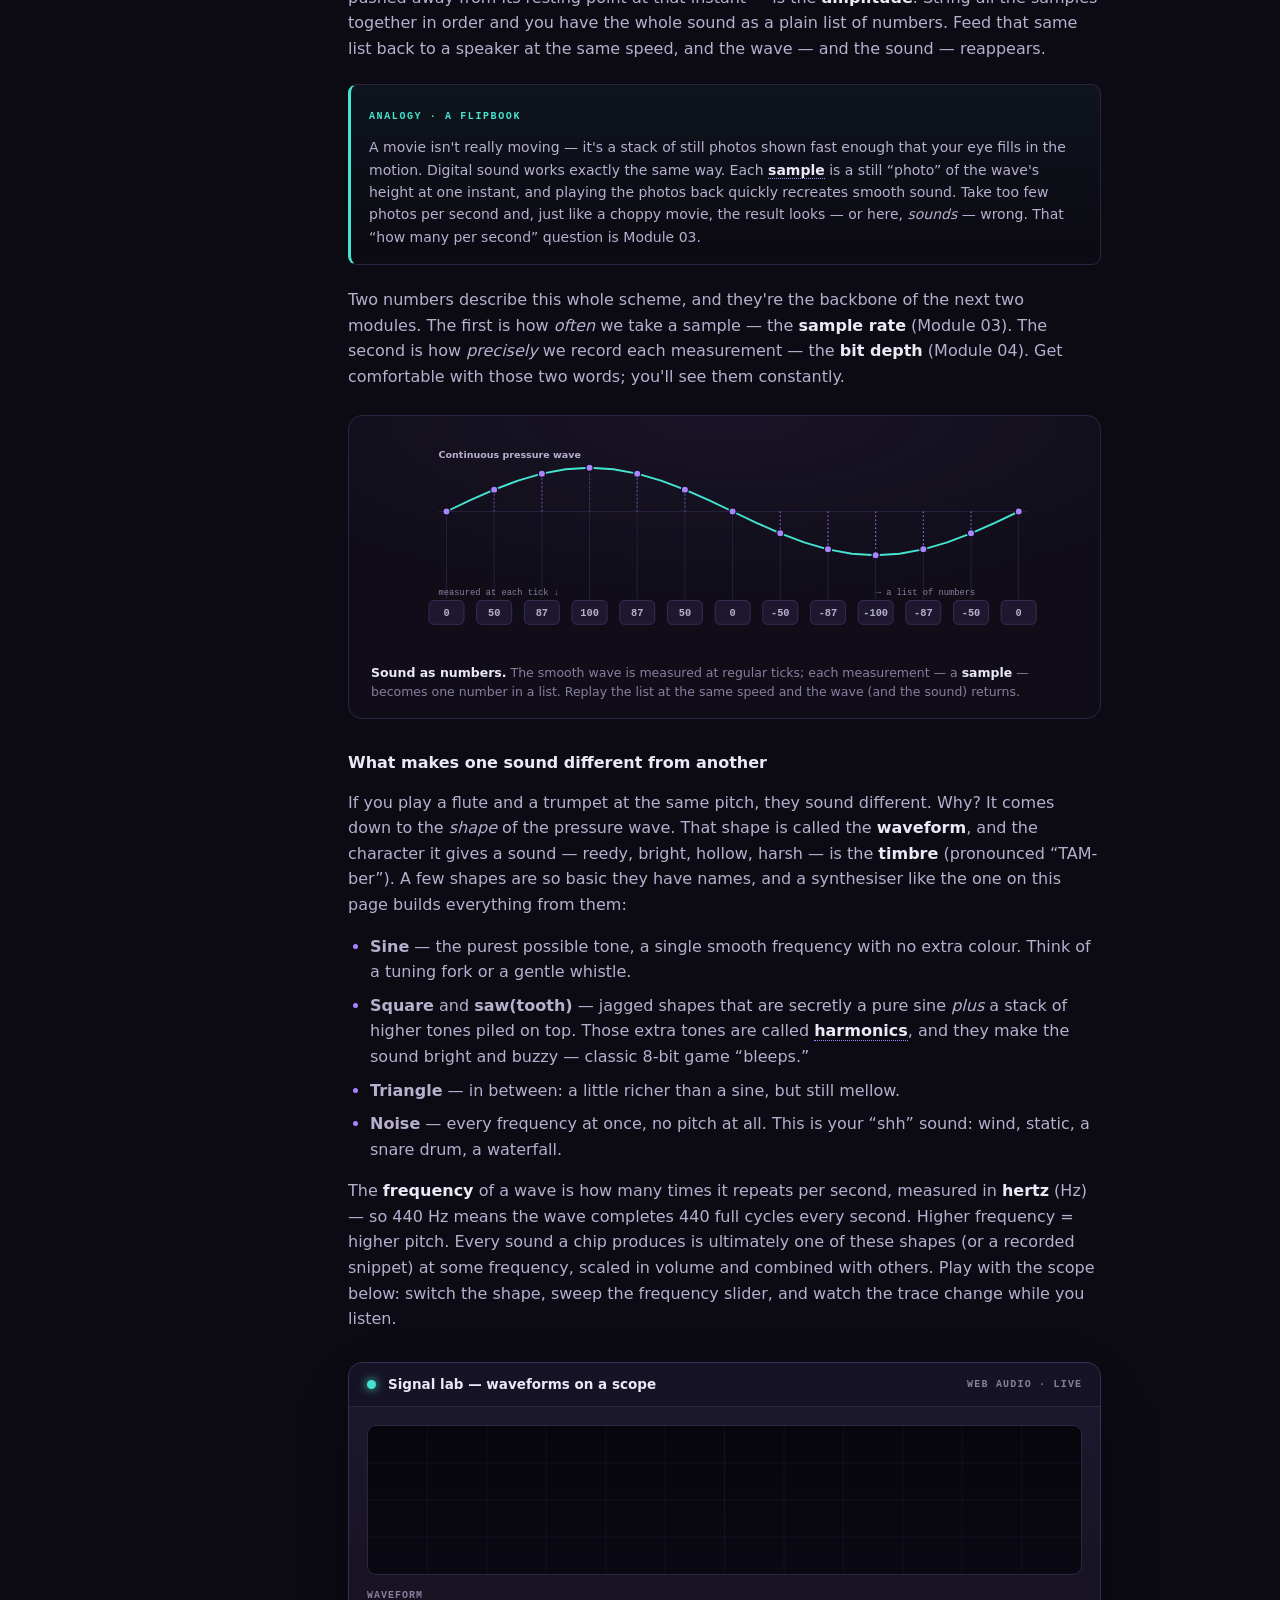
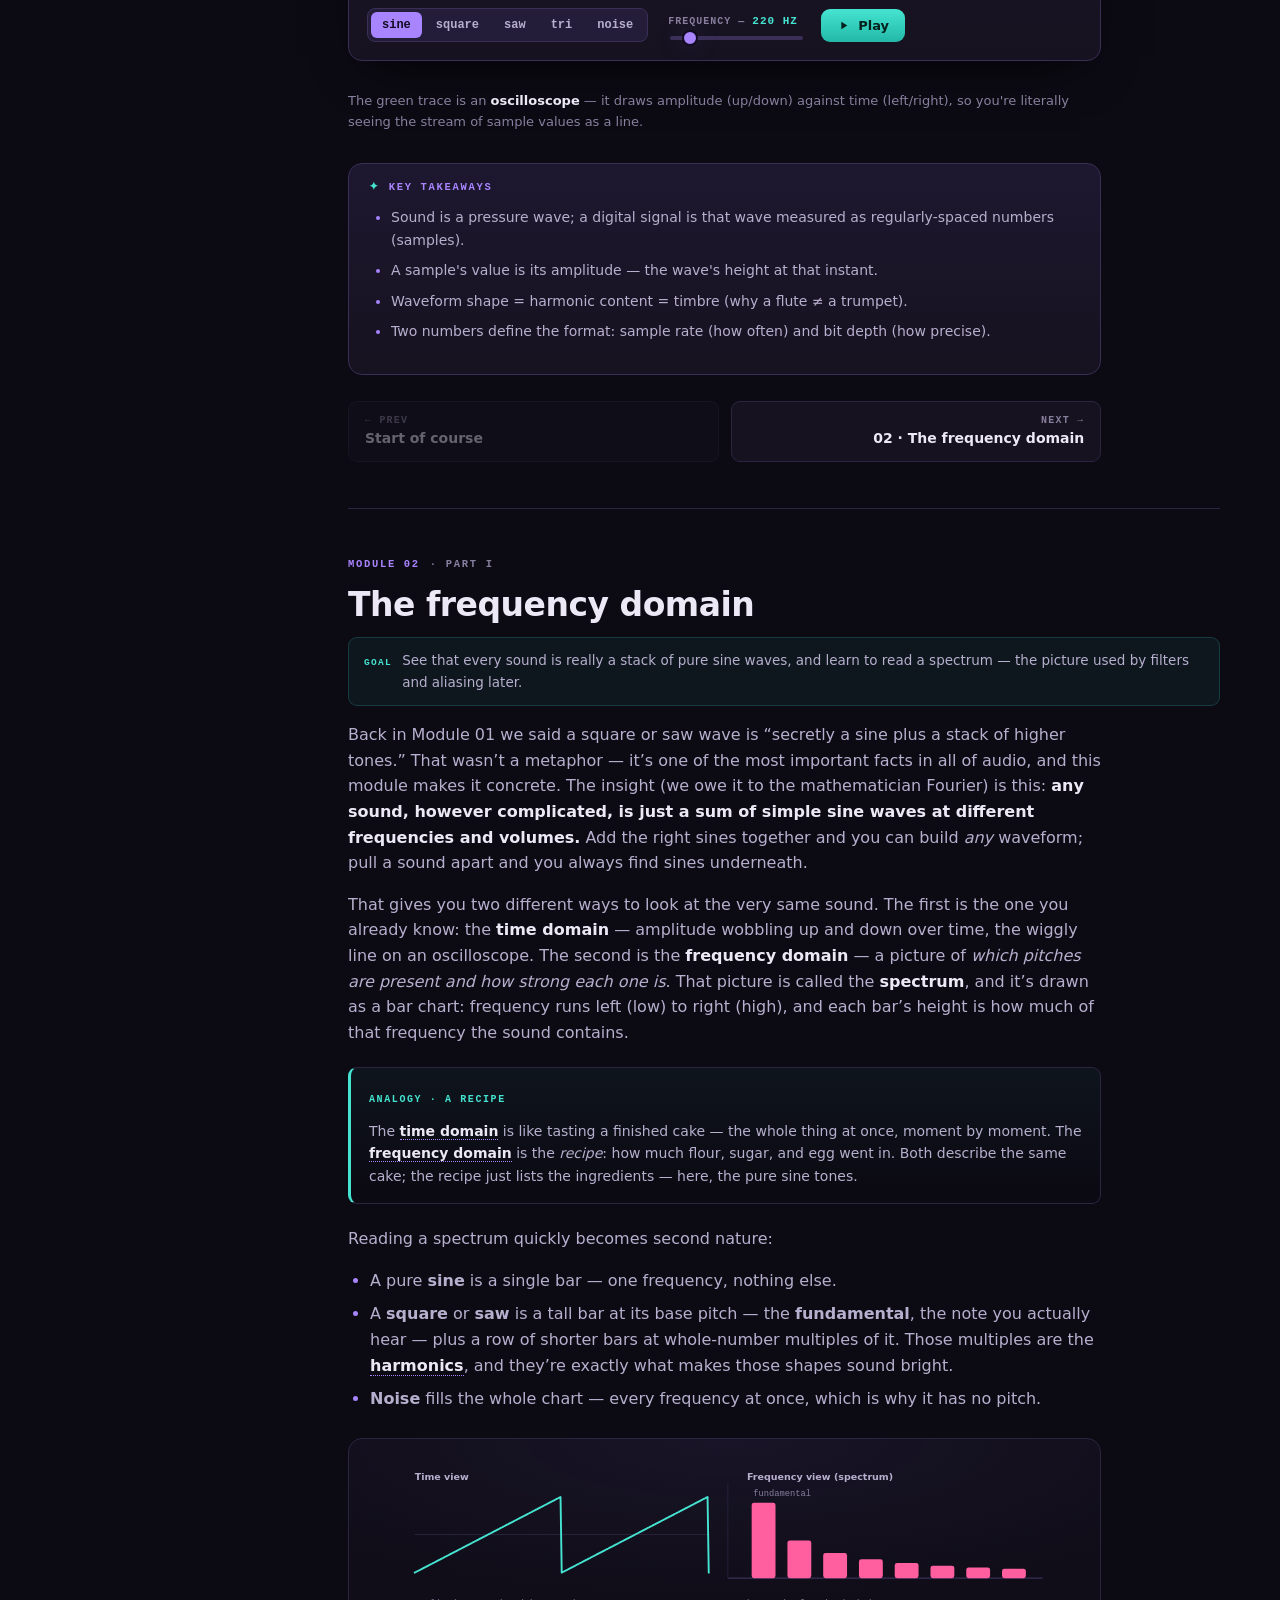
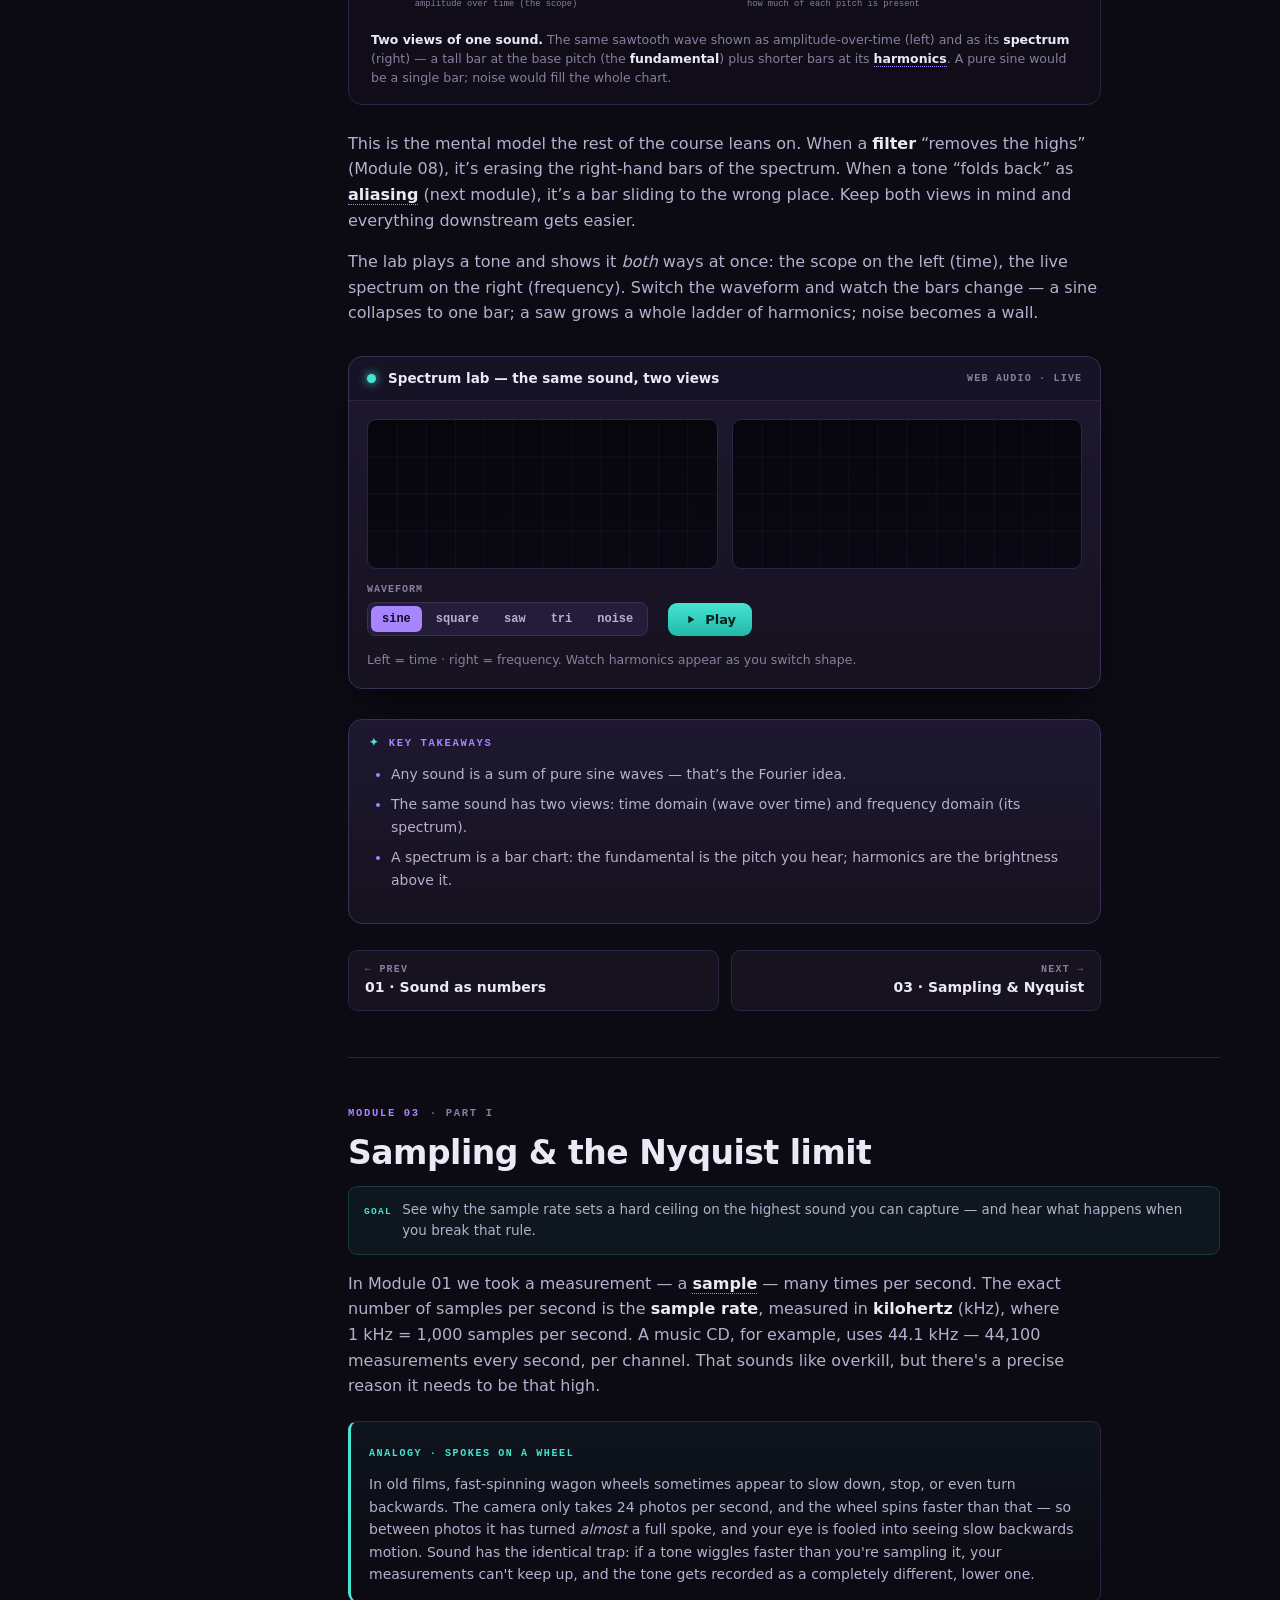
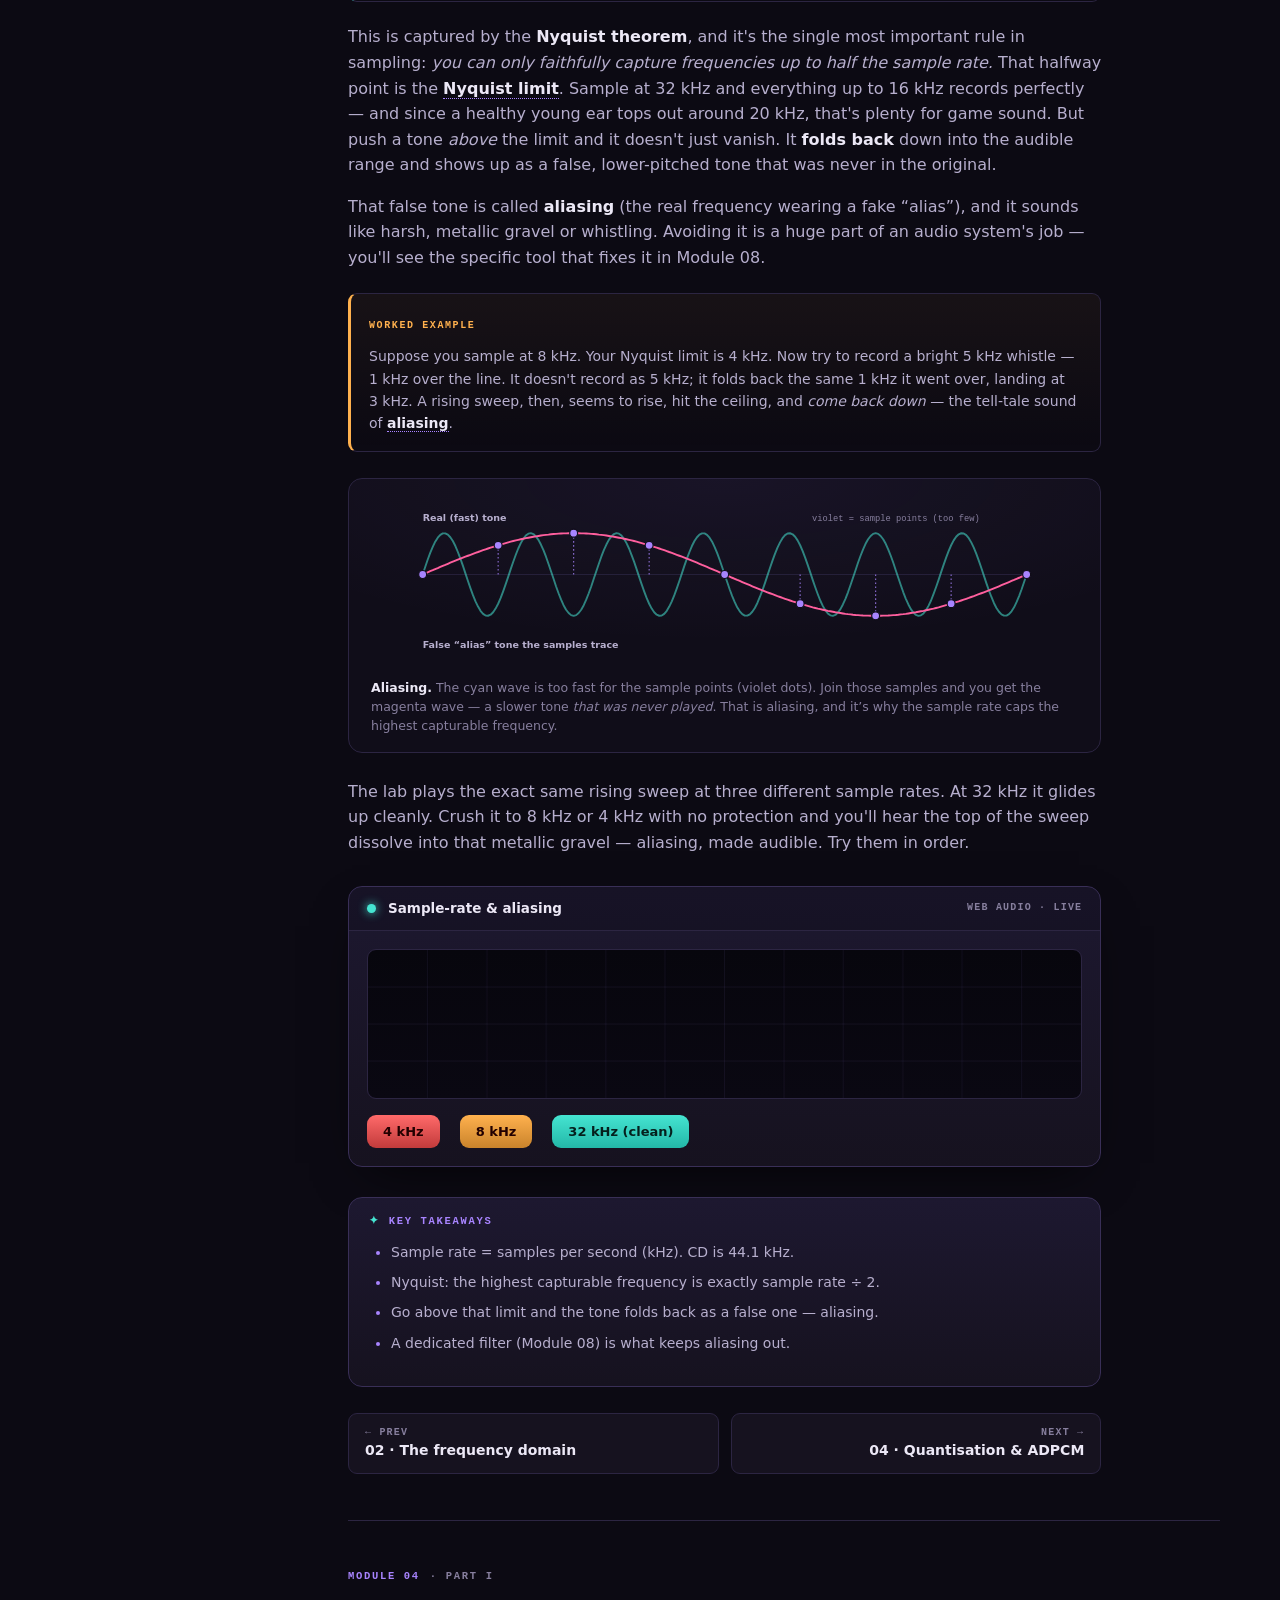
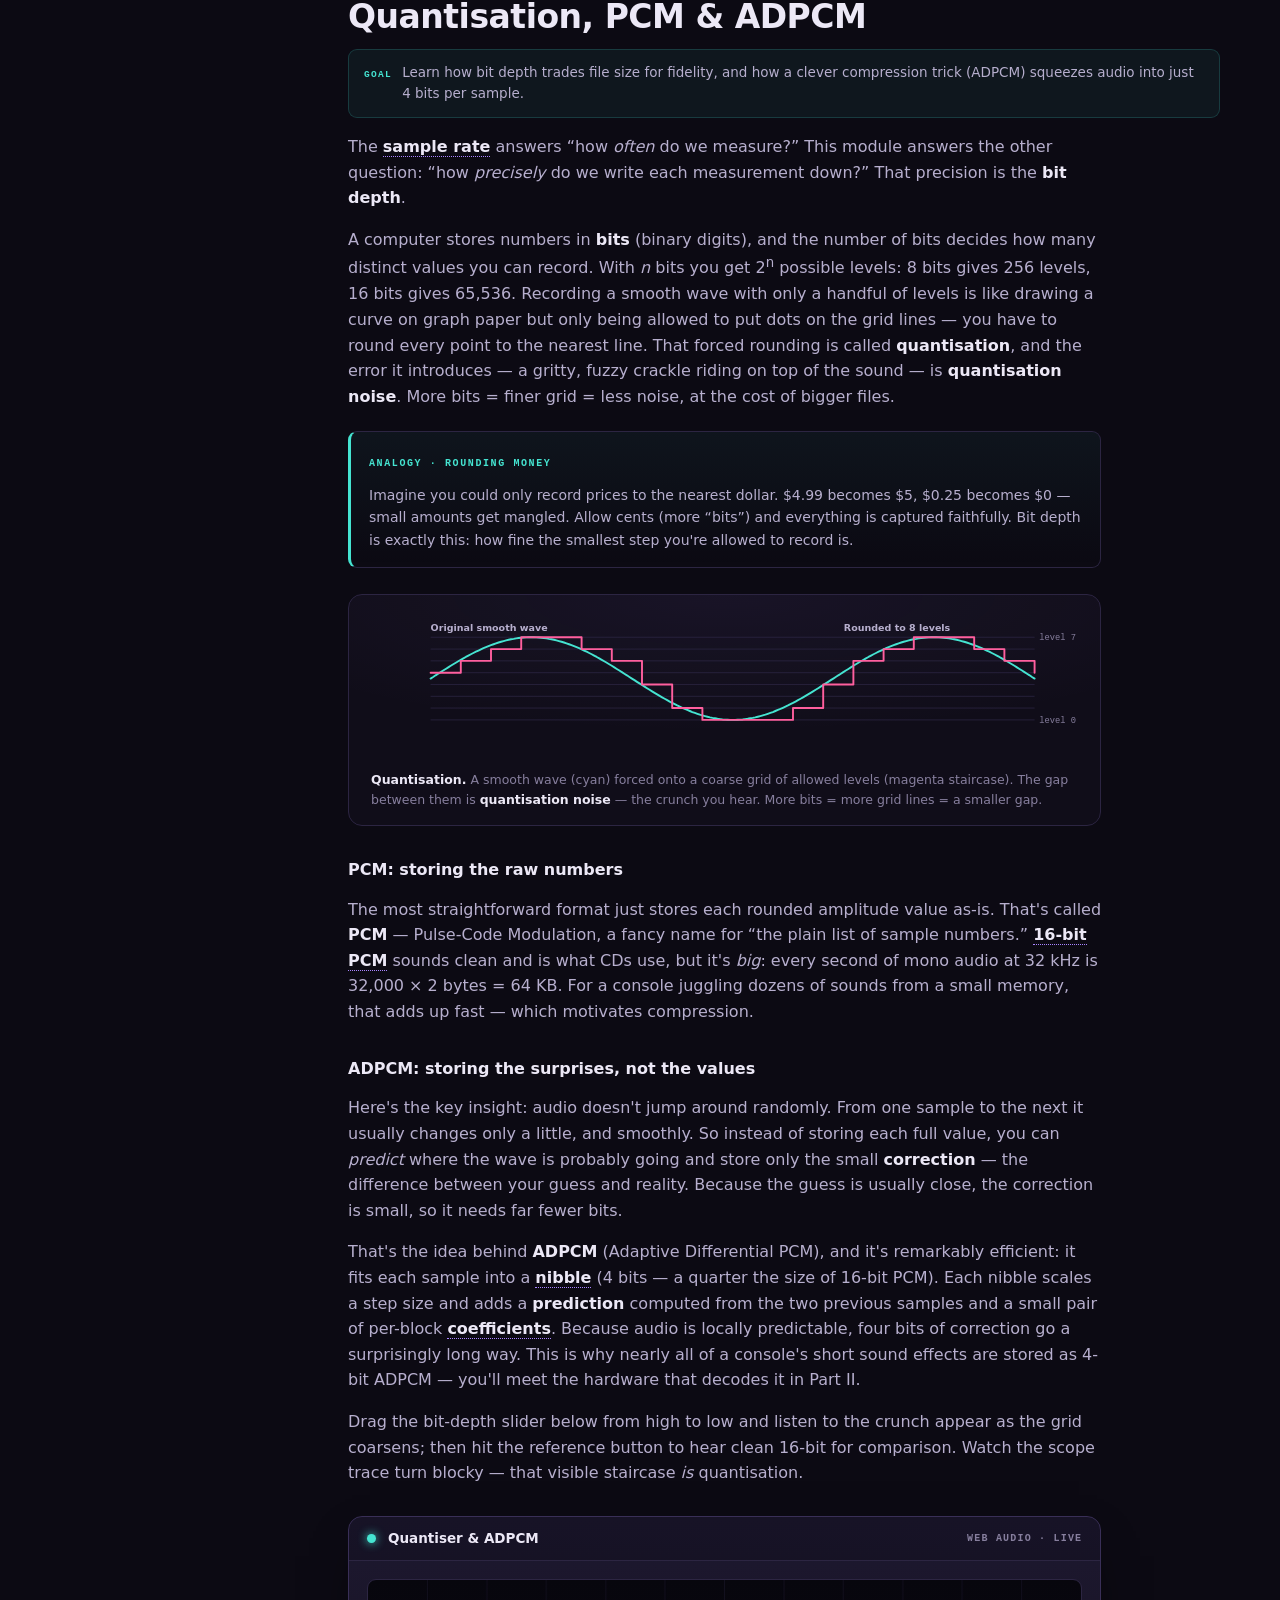
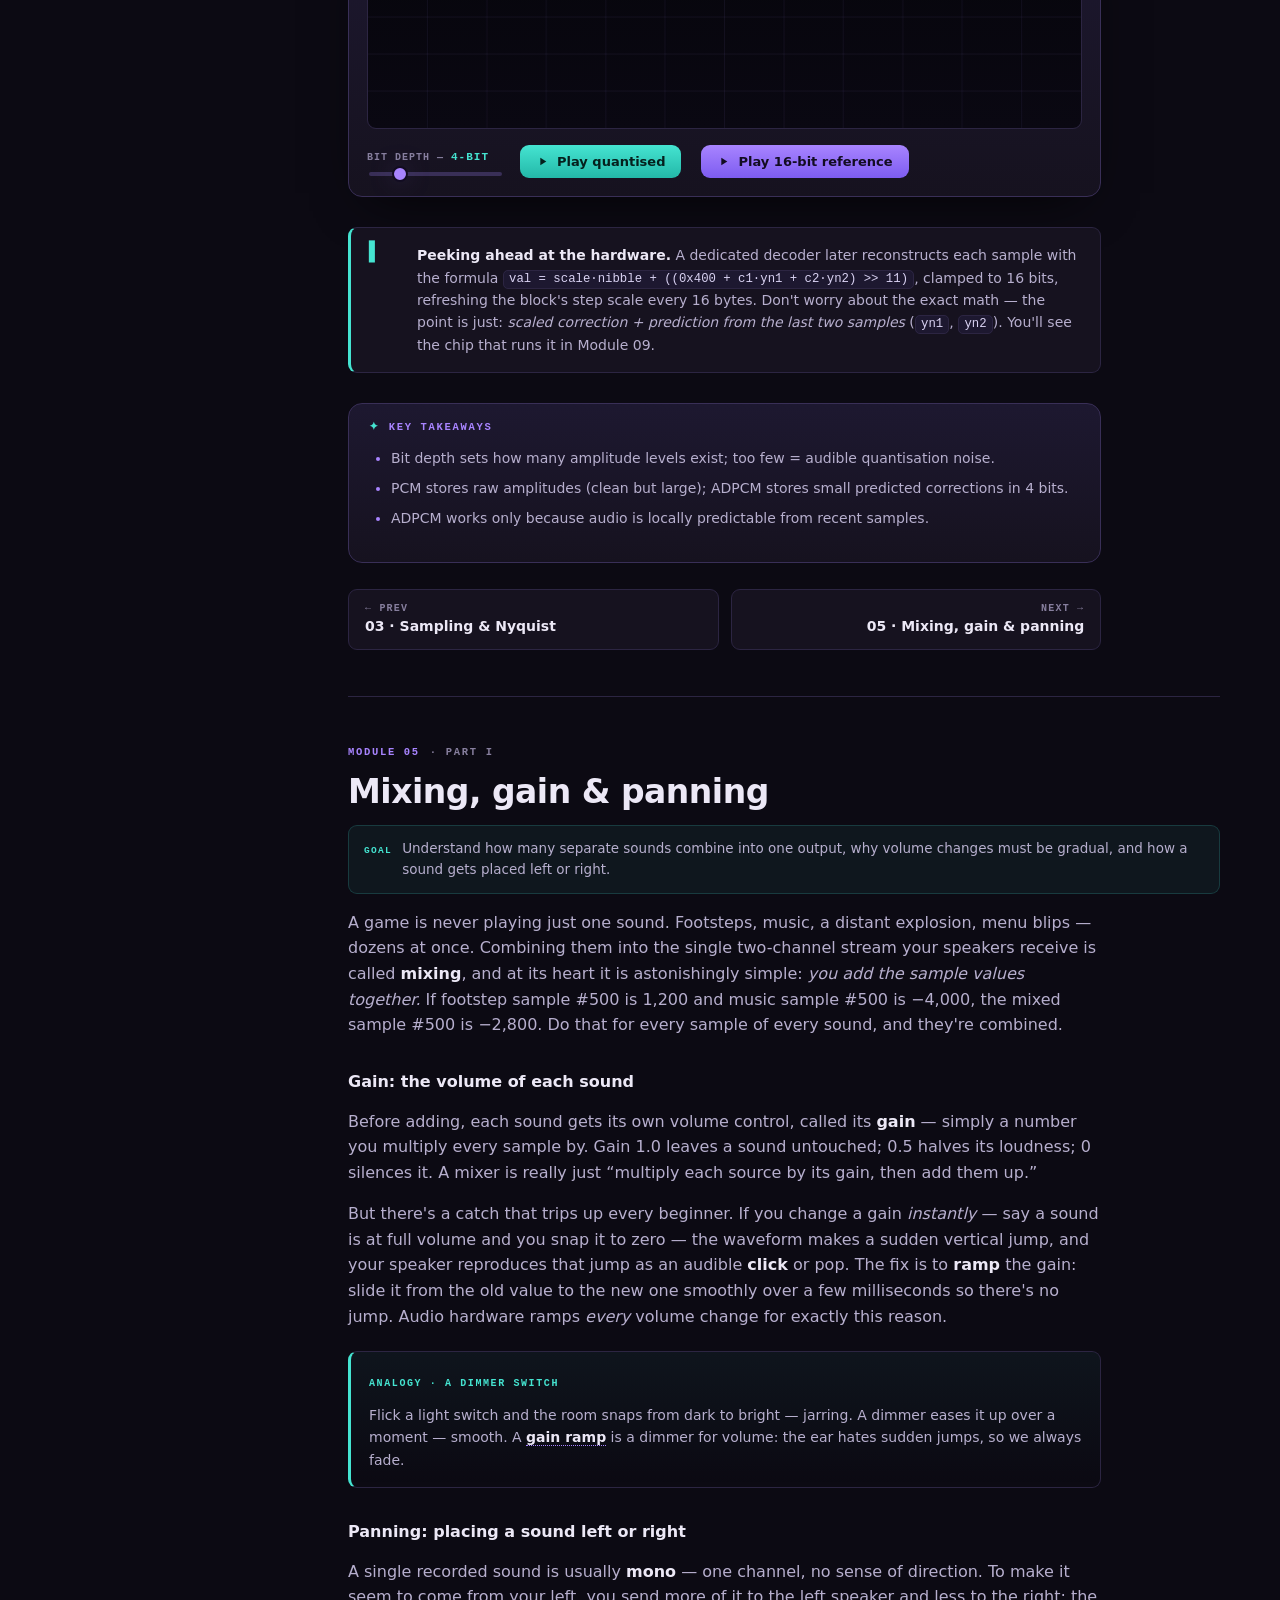
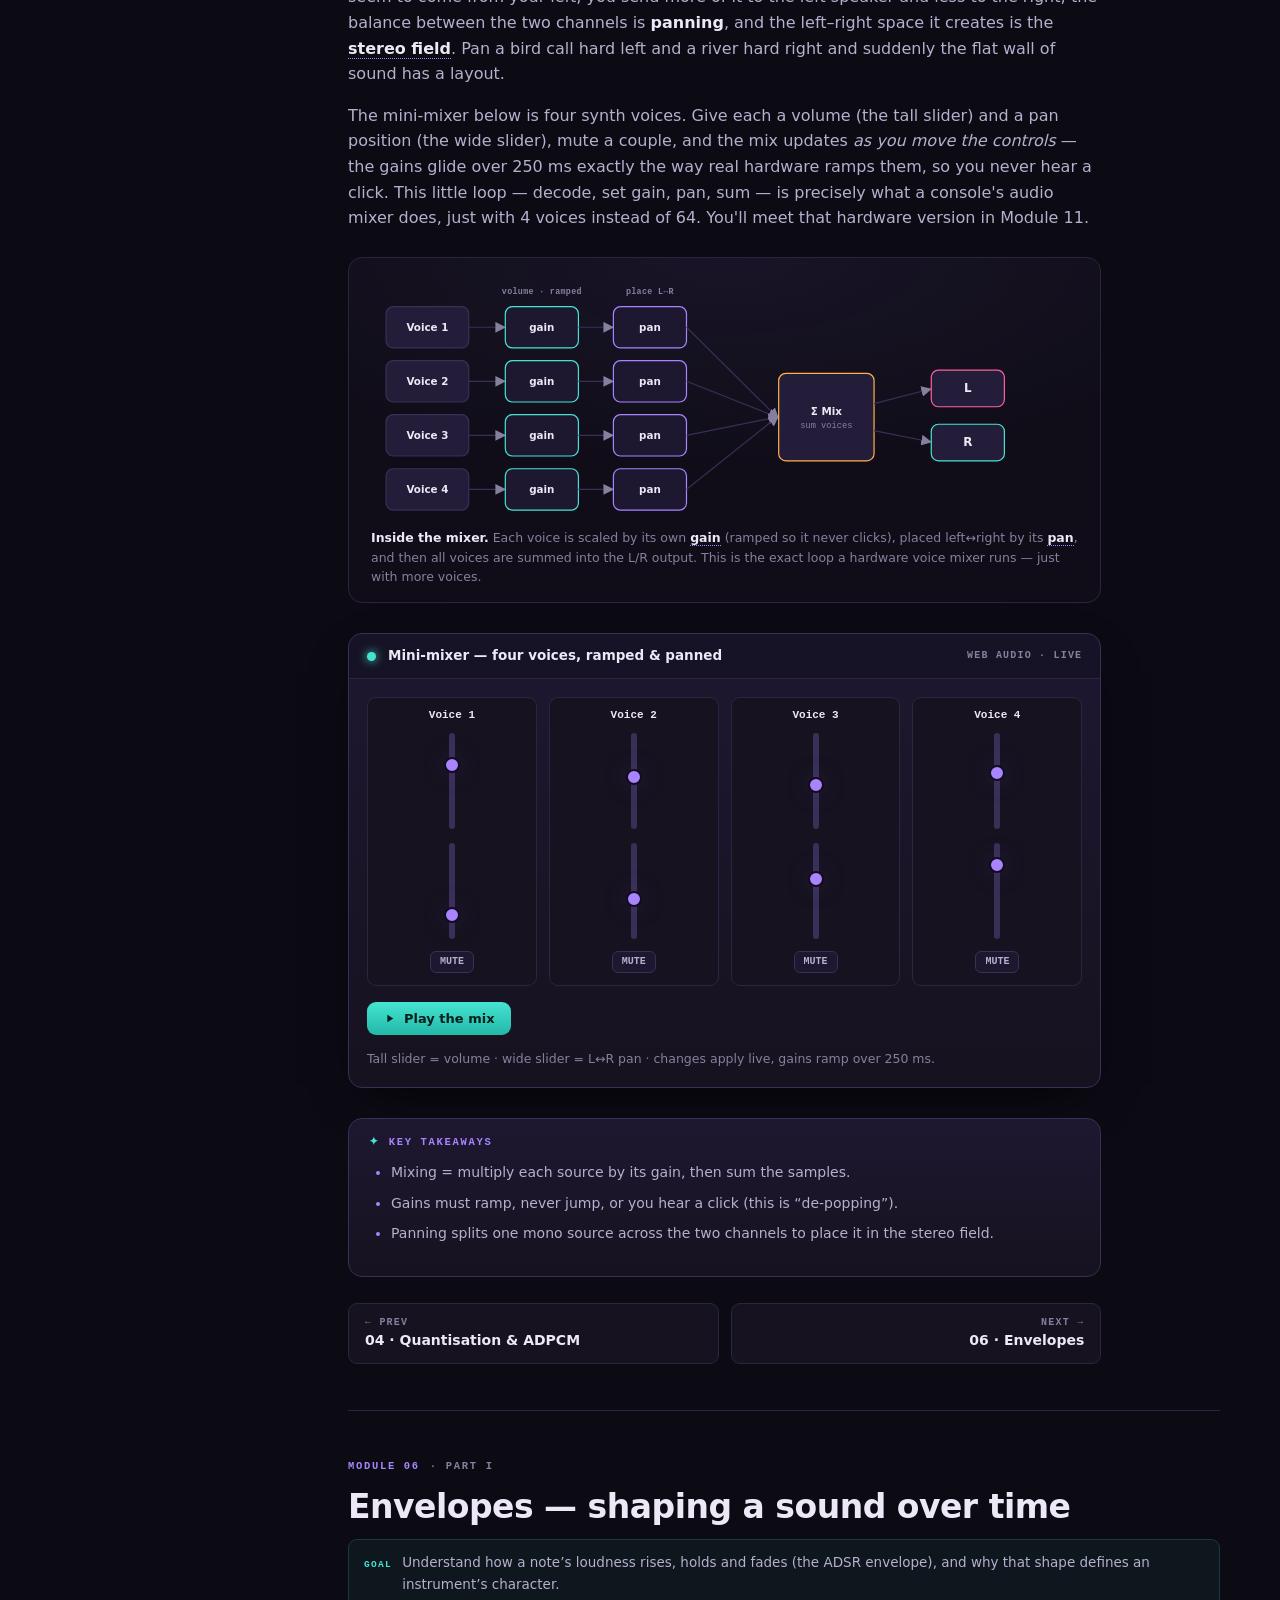
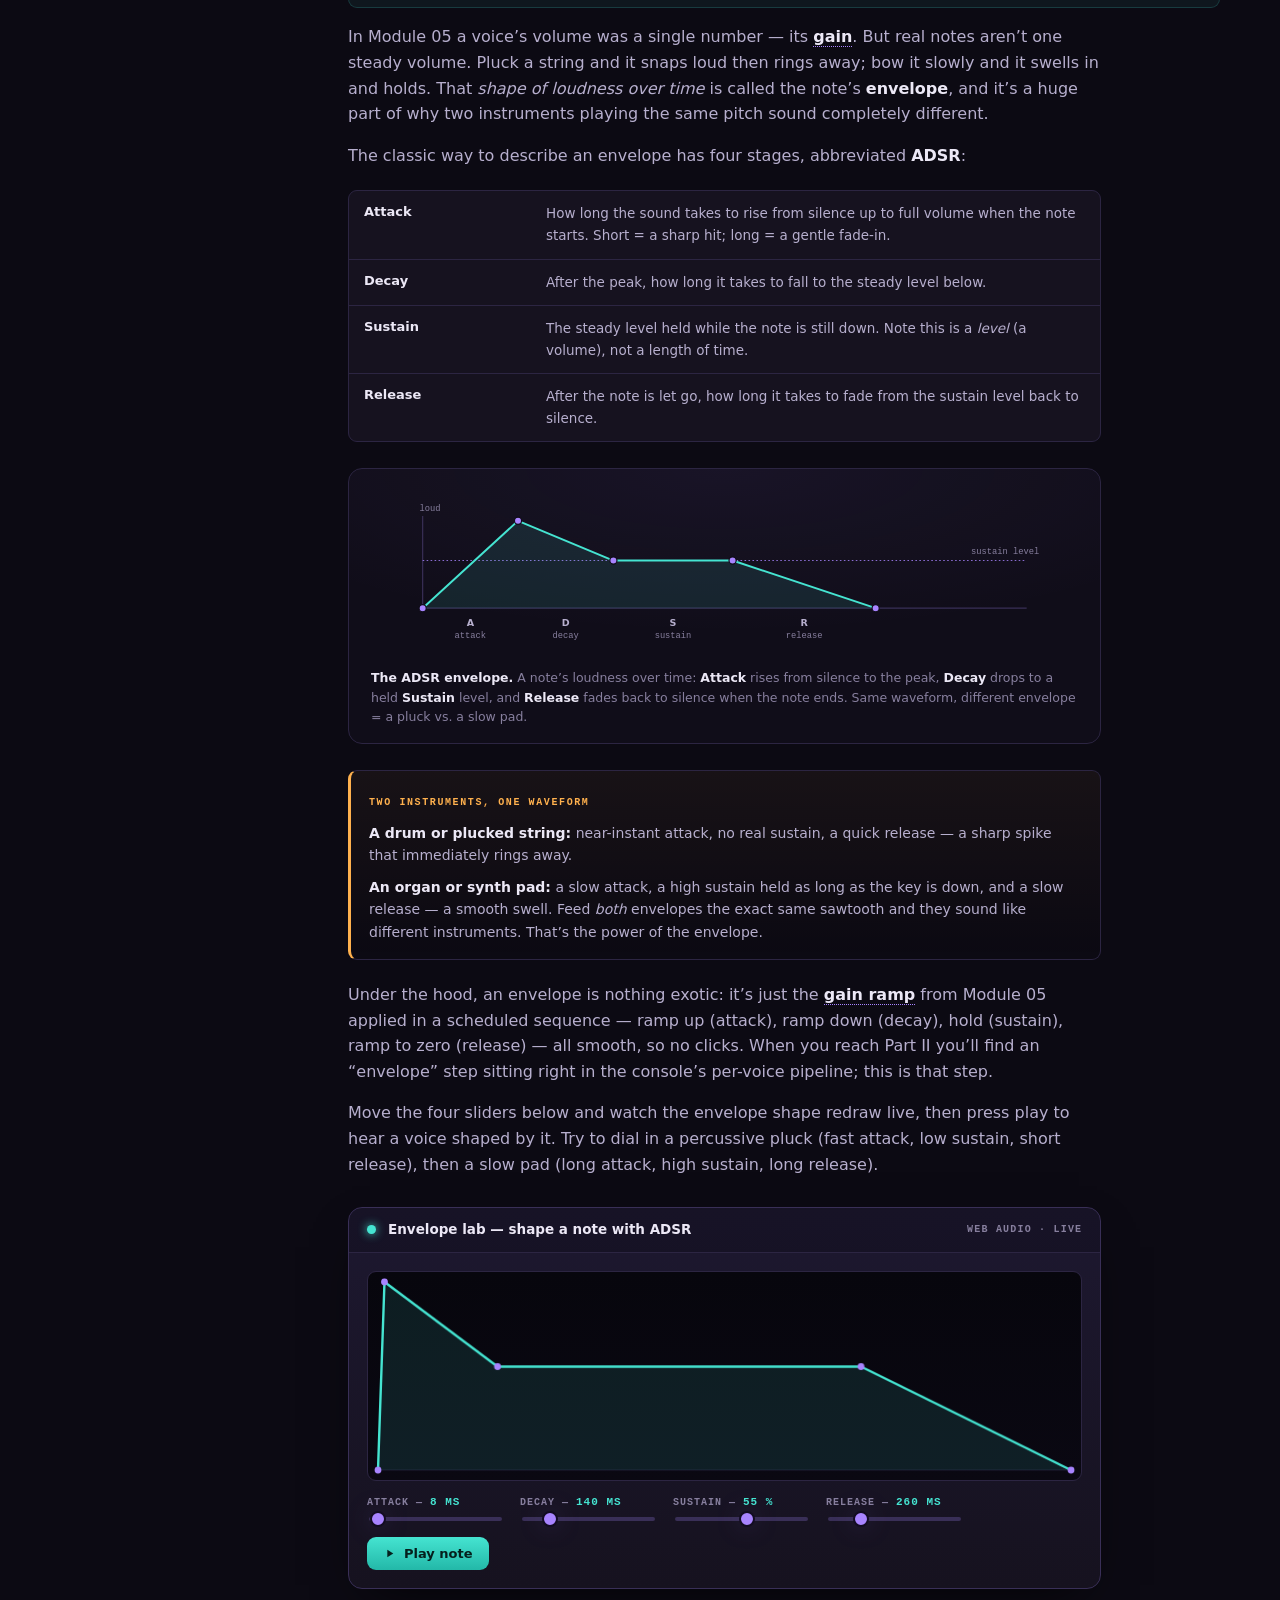
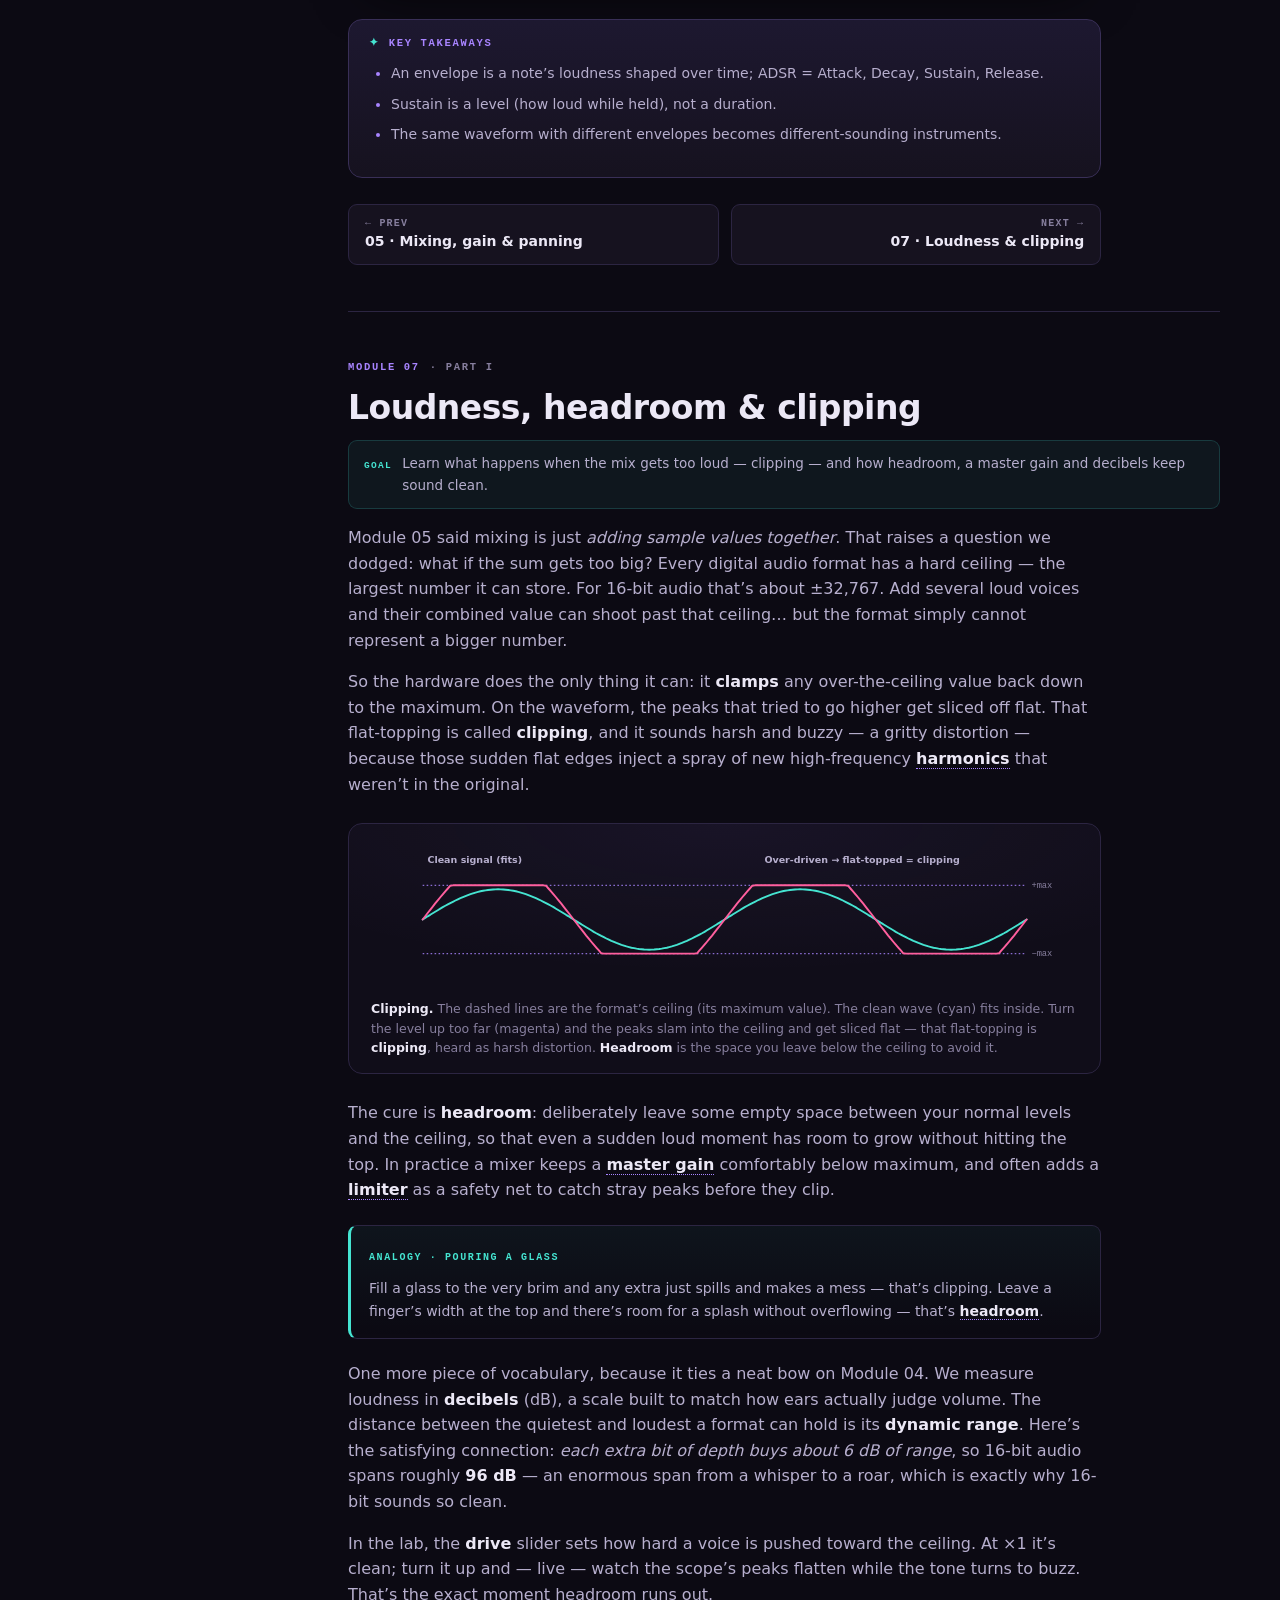
==== commit 42b63c3c: "Merge pull request #1 from oldmachines/claude/gamecube-subsystems-1dwryk Add the remaining GameCube " ====
--- a/audio/index.html
+++ b/audio/index.html
@@ -4,6 +4,7 @@
 <meta charset="utf-8">
 <meta name="viewport" content="width=device-width, initial-scale=1">
 <title>GameCube Audio — a course on the DSP, ucodes & Pro Logic II</title>
+<link rel="icon" href="data:image/svg+xml,%3Csvg xmlns=%27http://www.w3.org/2000/svg%27 viewBox=%270 0 32 32%27%3E%3Crect width=%2732%27 height=%2732%27 rx=%278%27 fill=%27%237d5cf0%27/%3E%3Ccircle cx=%2716%27 cy=%2716%27 r=%276%27 fill=%27none%27 stroke=%27%230c0a13%27 stroke-width=%273%27/%3E%3C/svg%3E">
 <meta name="description" content="A hands-on course in three parts: digital signal processing fundamentals from scratch, how the GameCube DSP makes sound (including Dolby Pro Logic II), and how Dolphin emulates it — with a built-in synthesiser so you can hear every concept.">
 <link rel="stylesheet" href="styles.css?v=20260704b">
 </head>
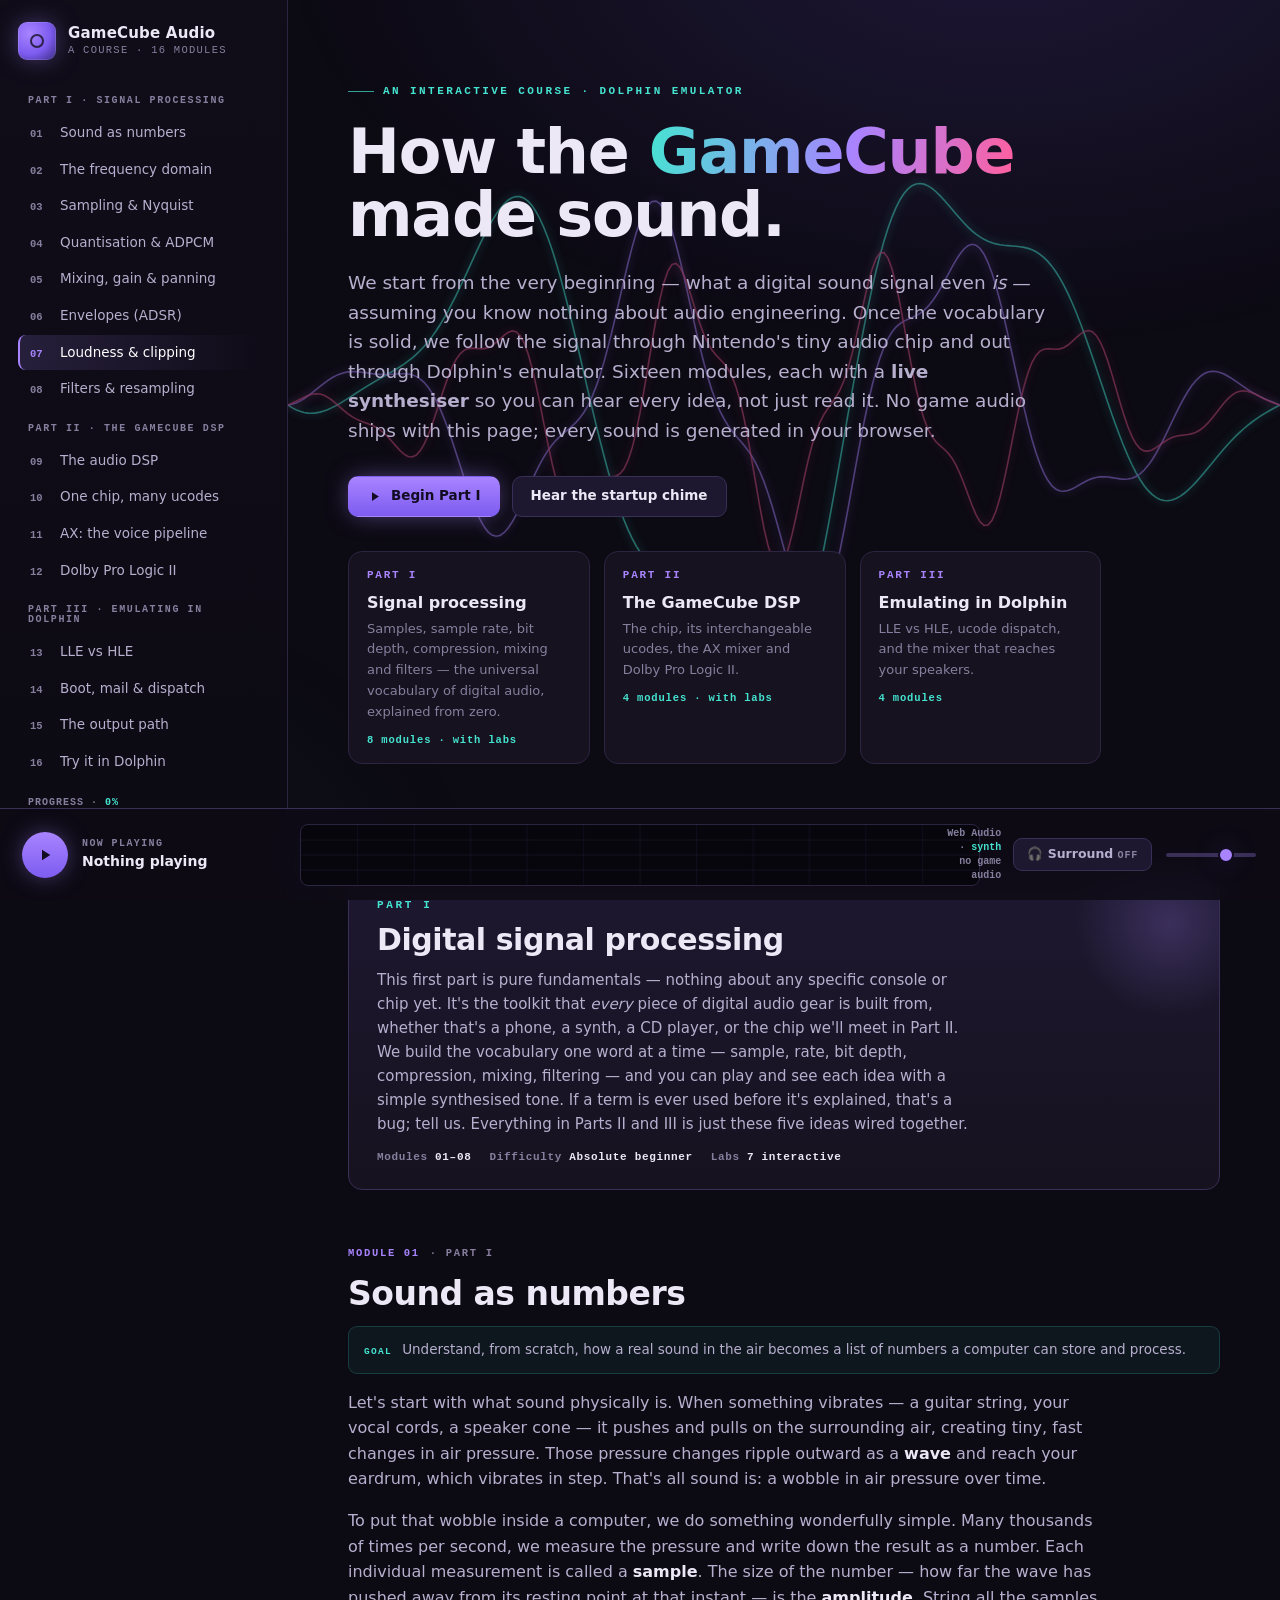
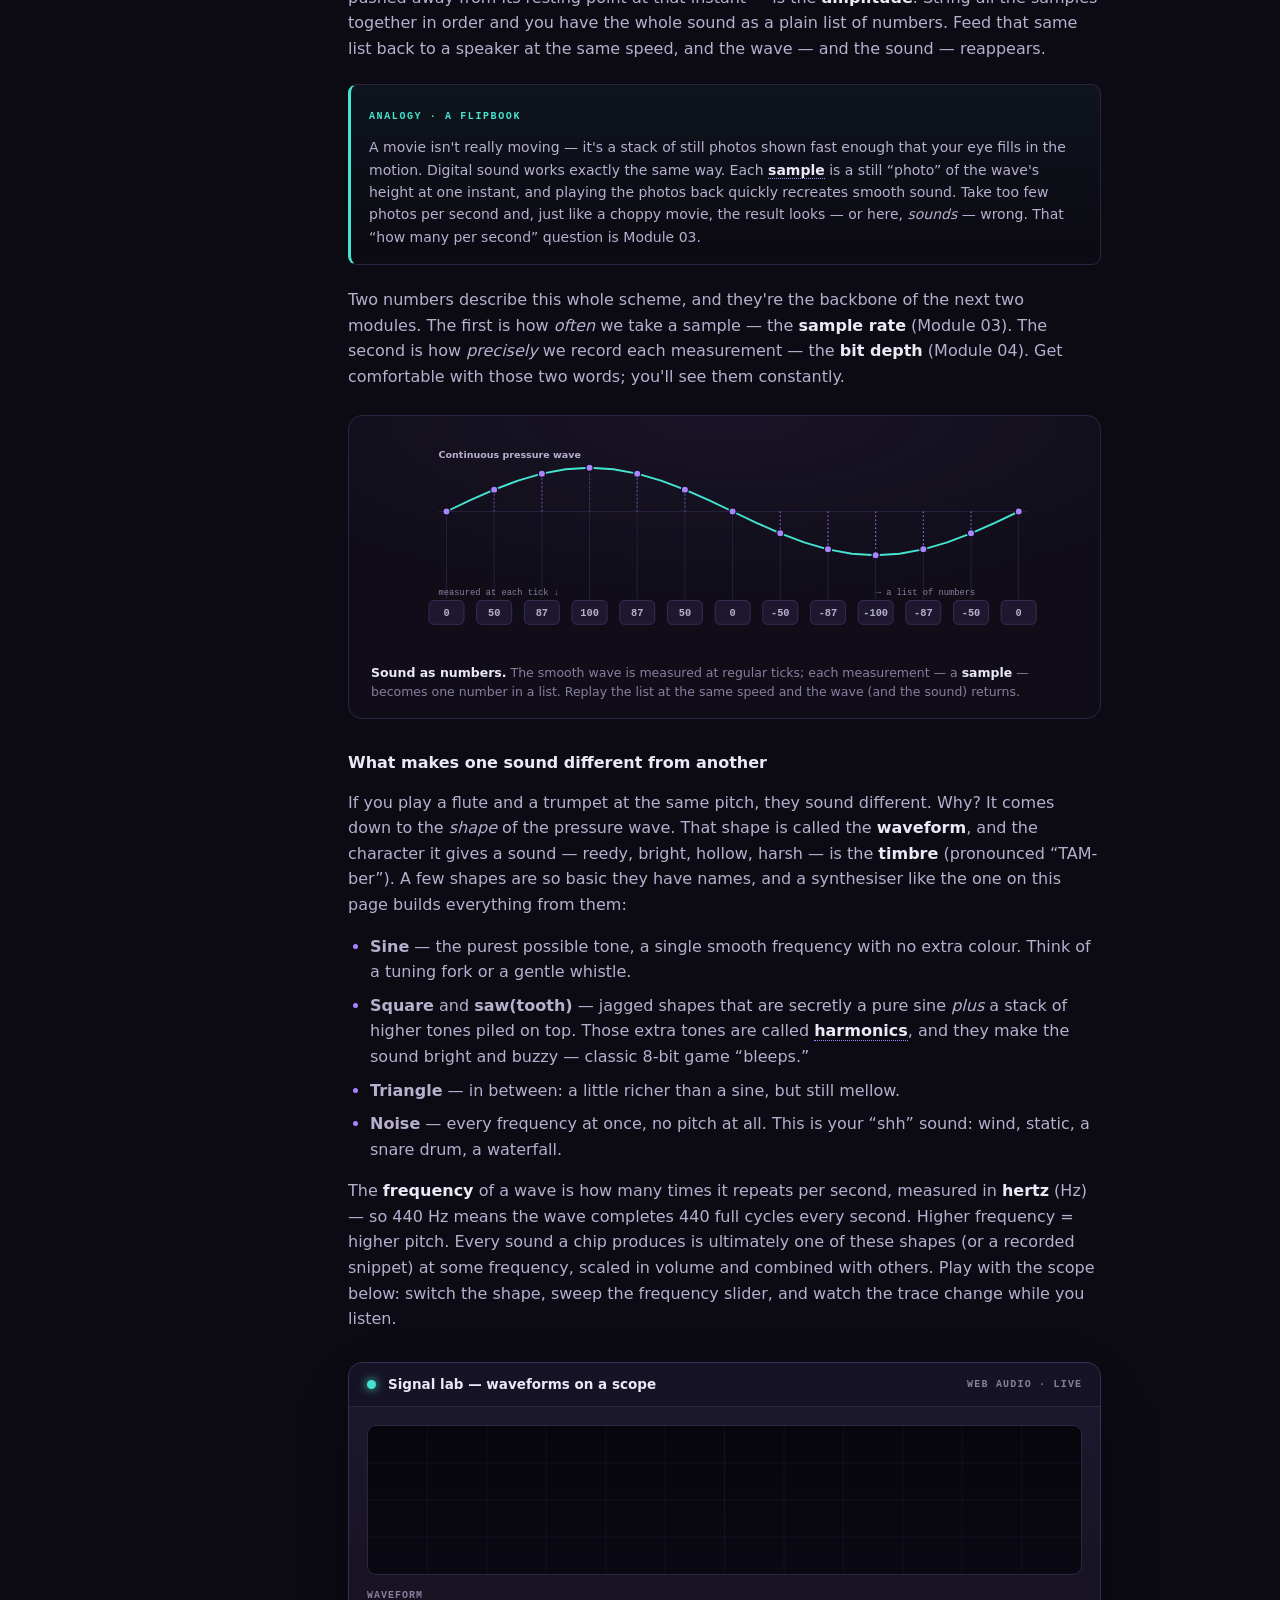
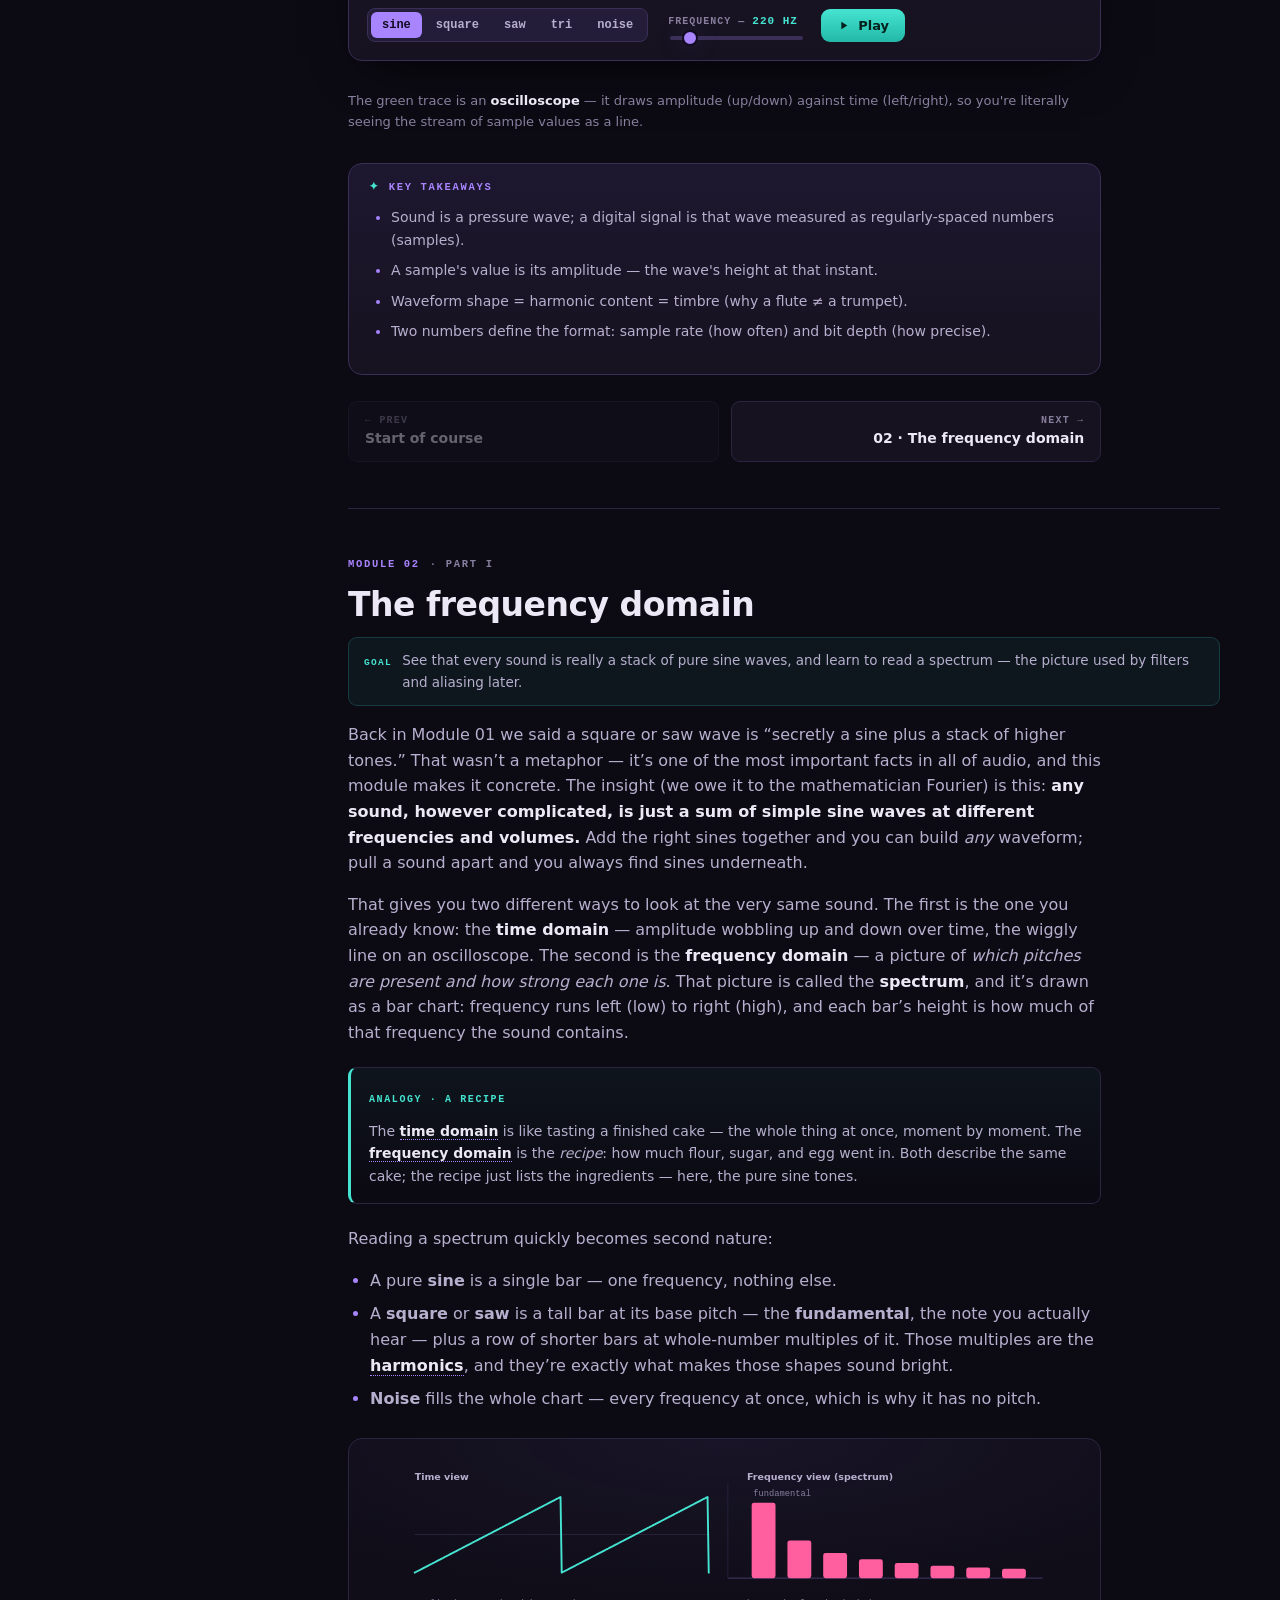
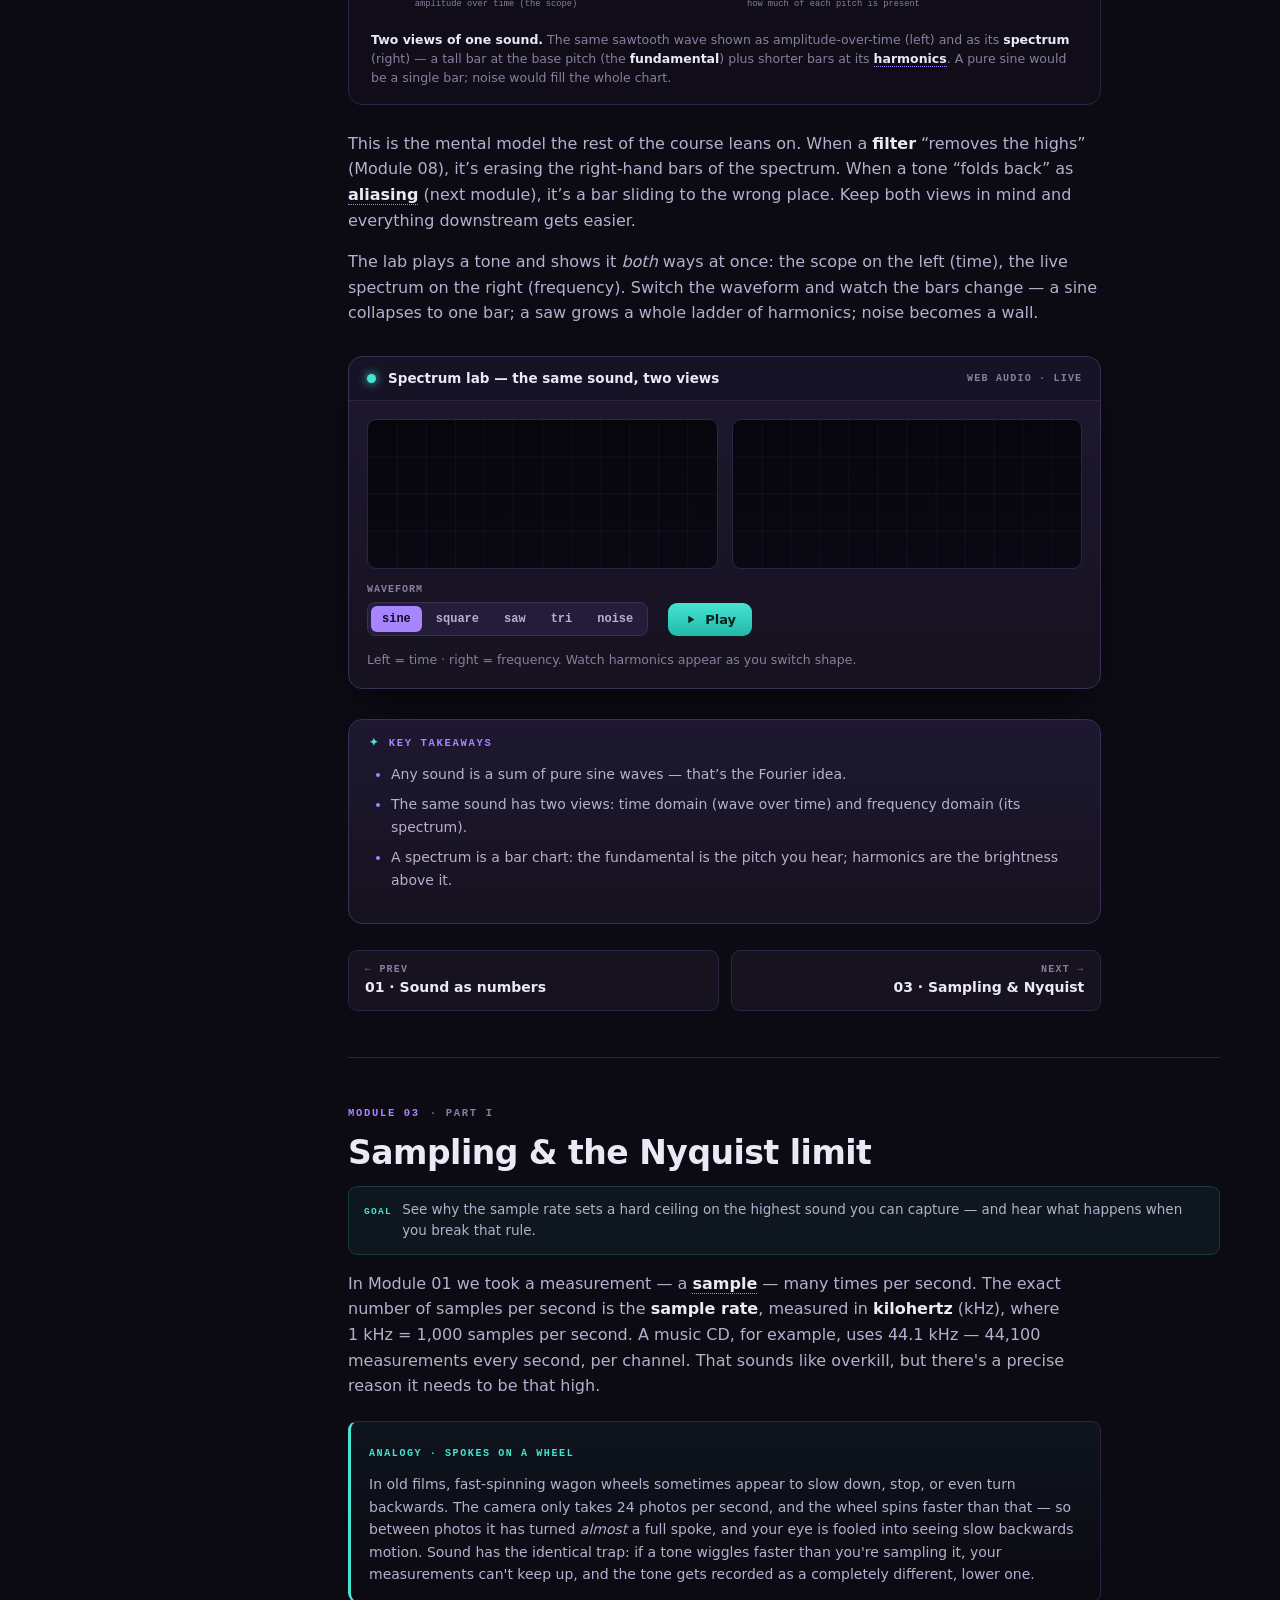
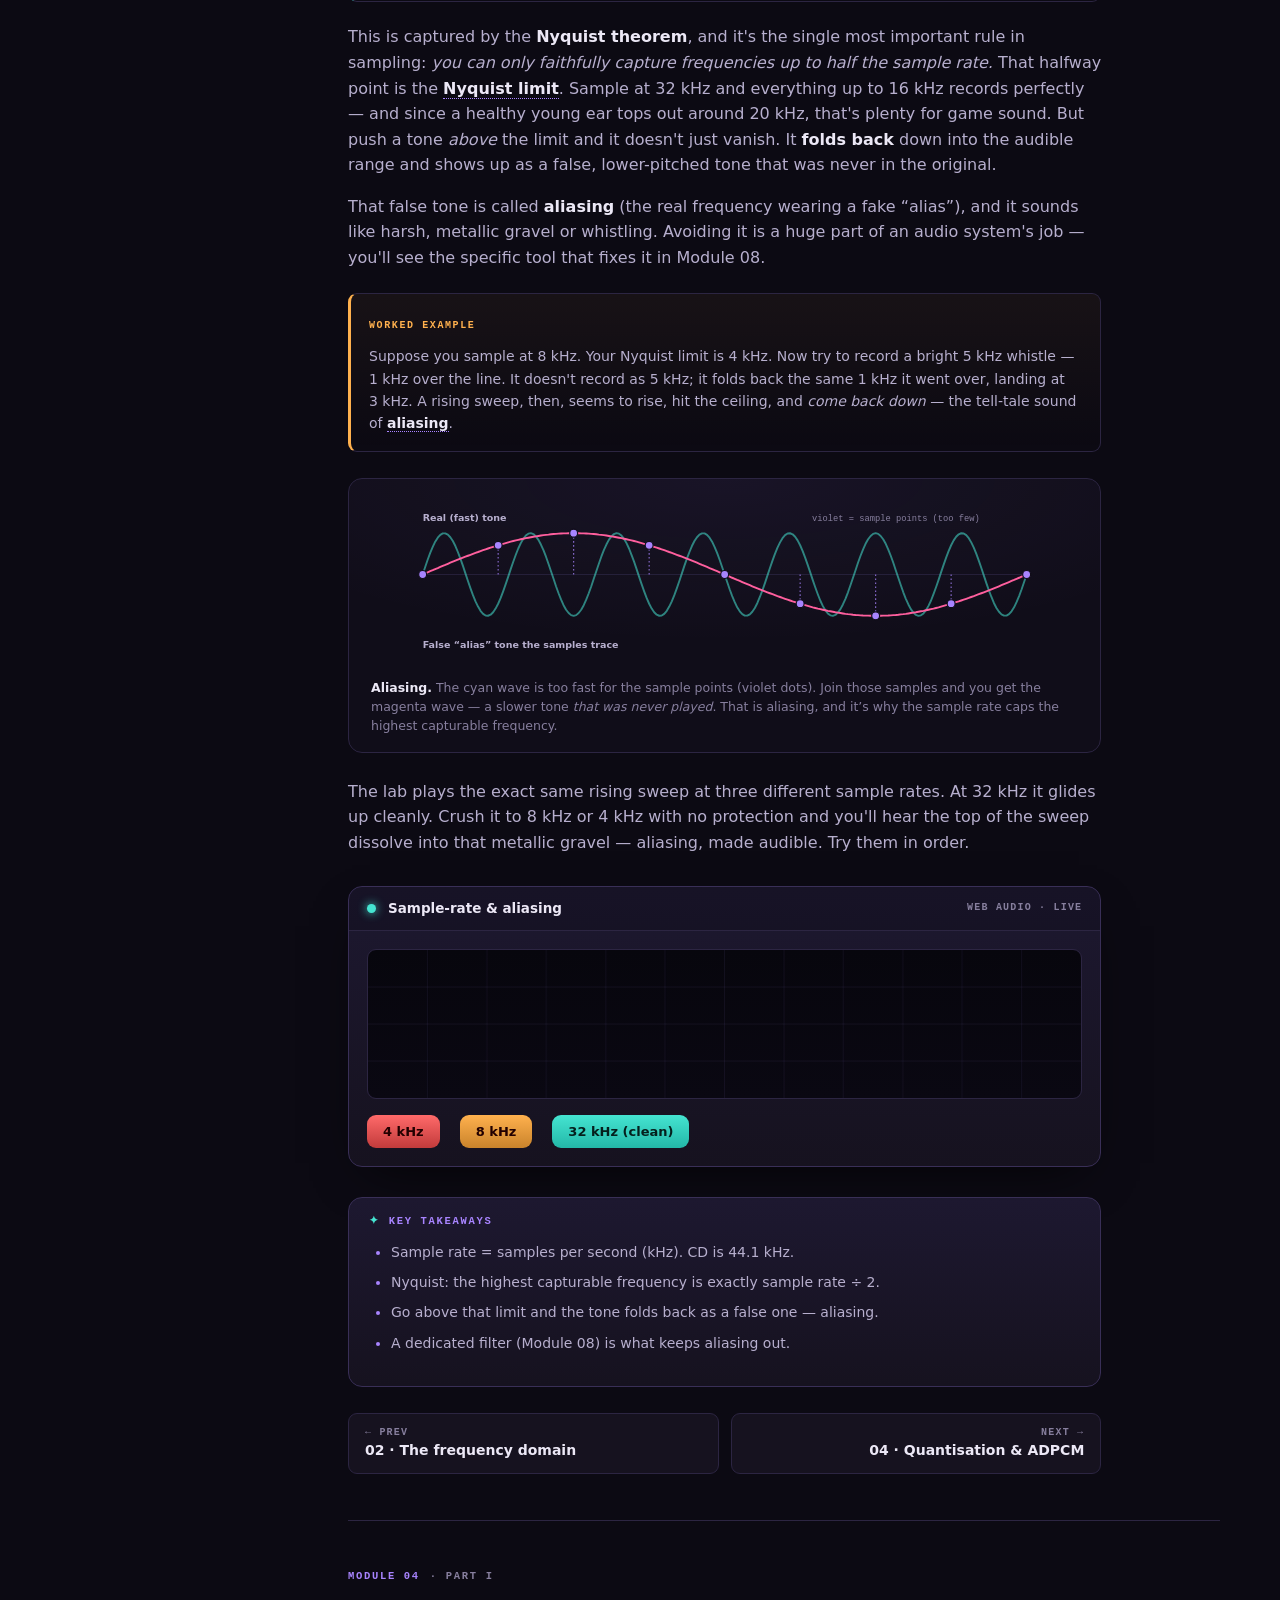
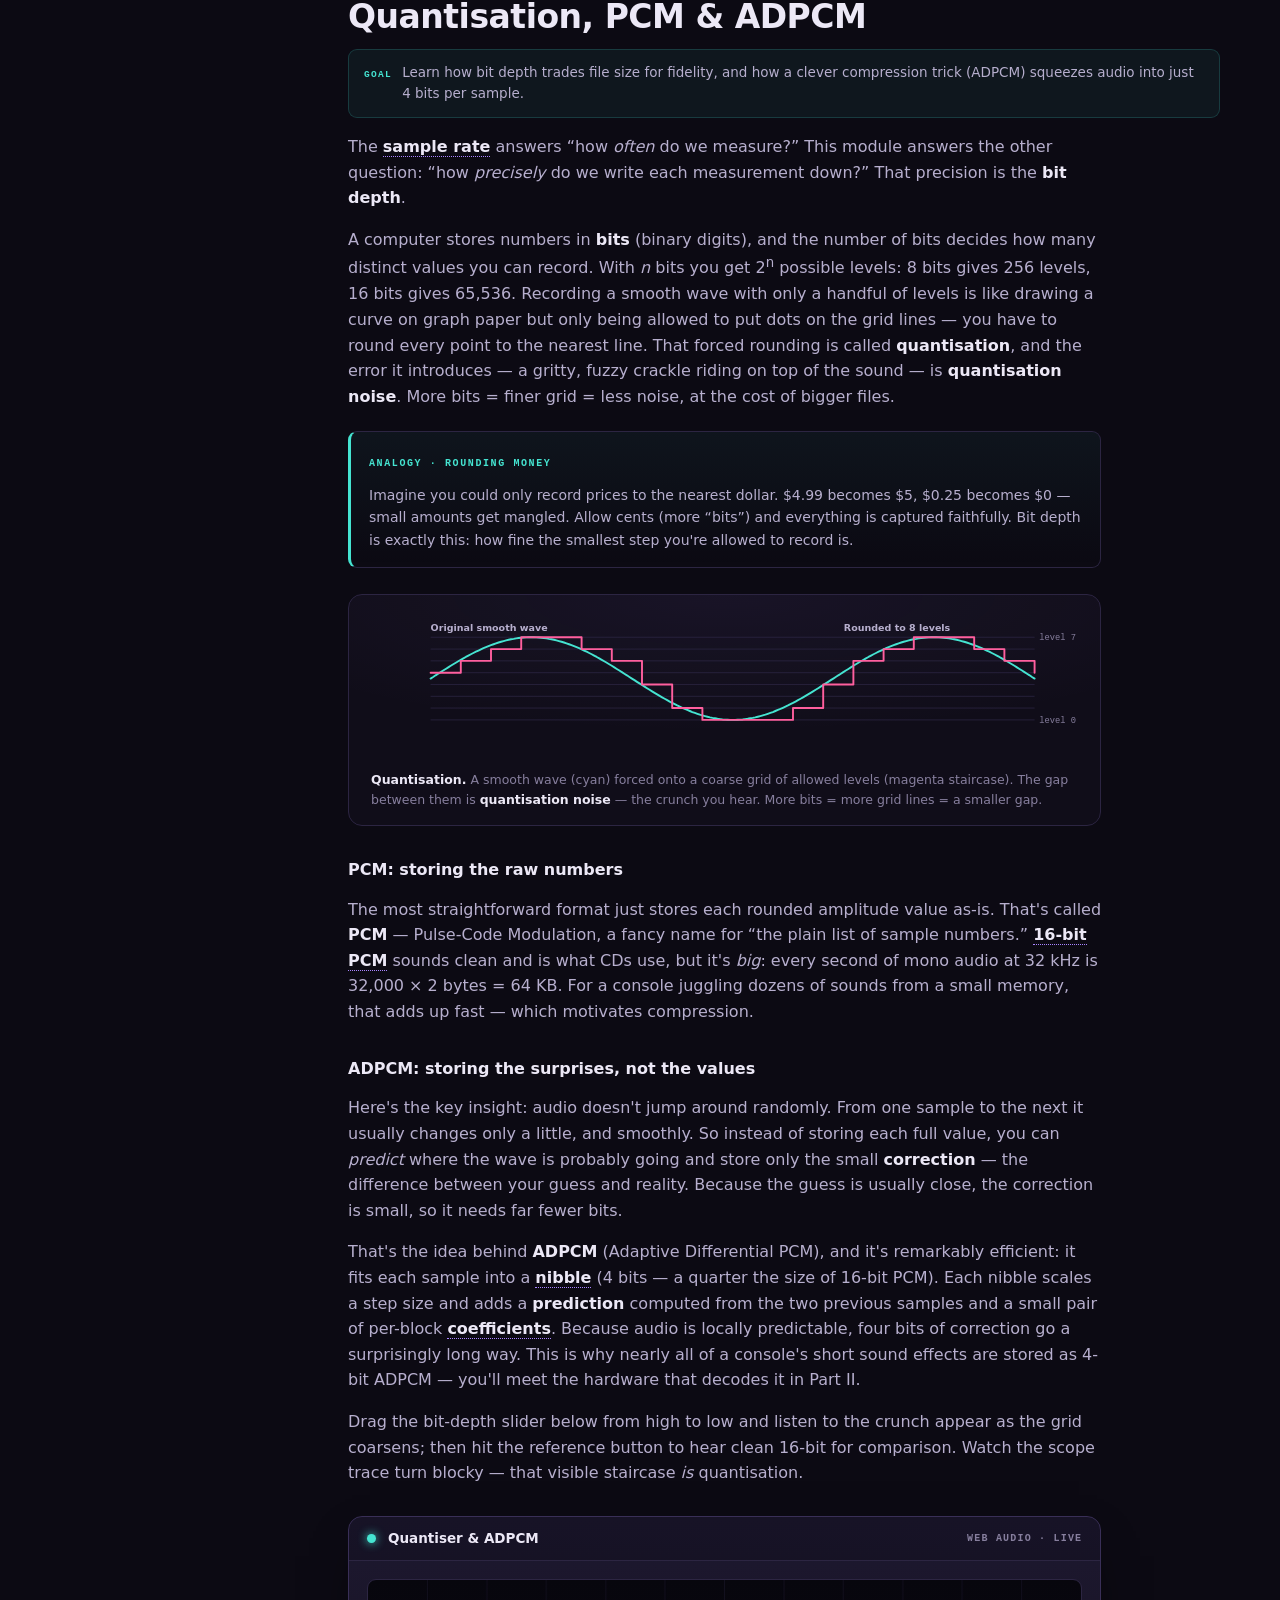
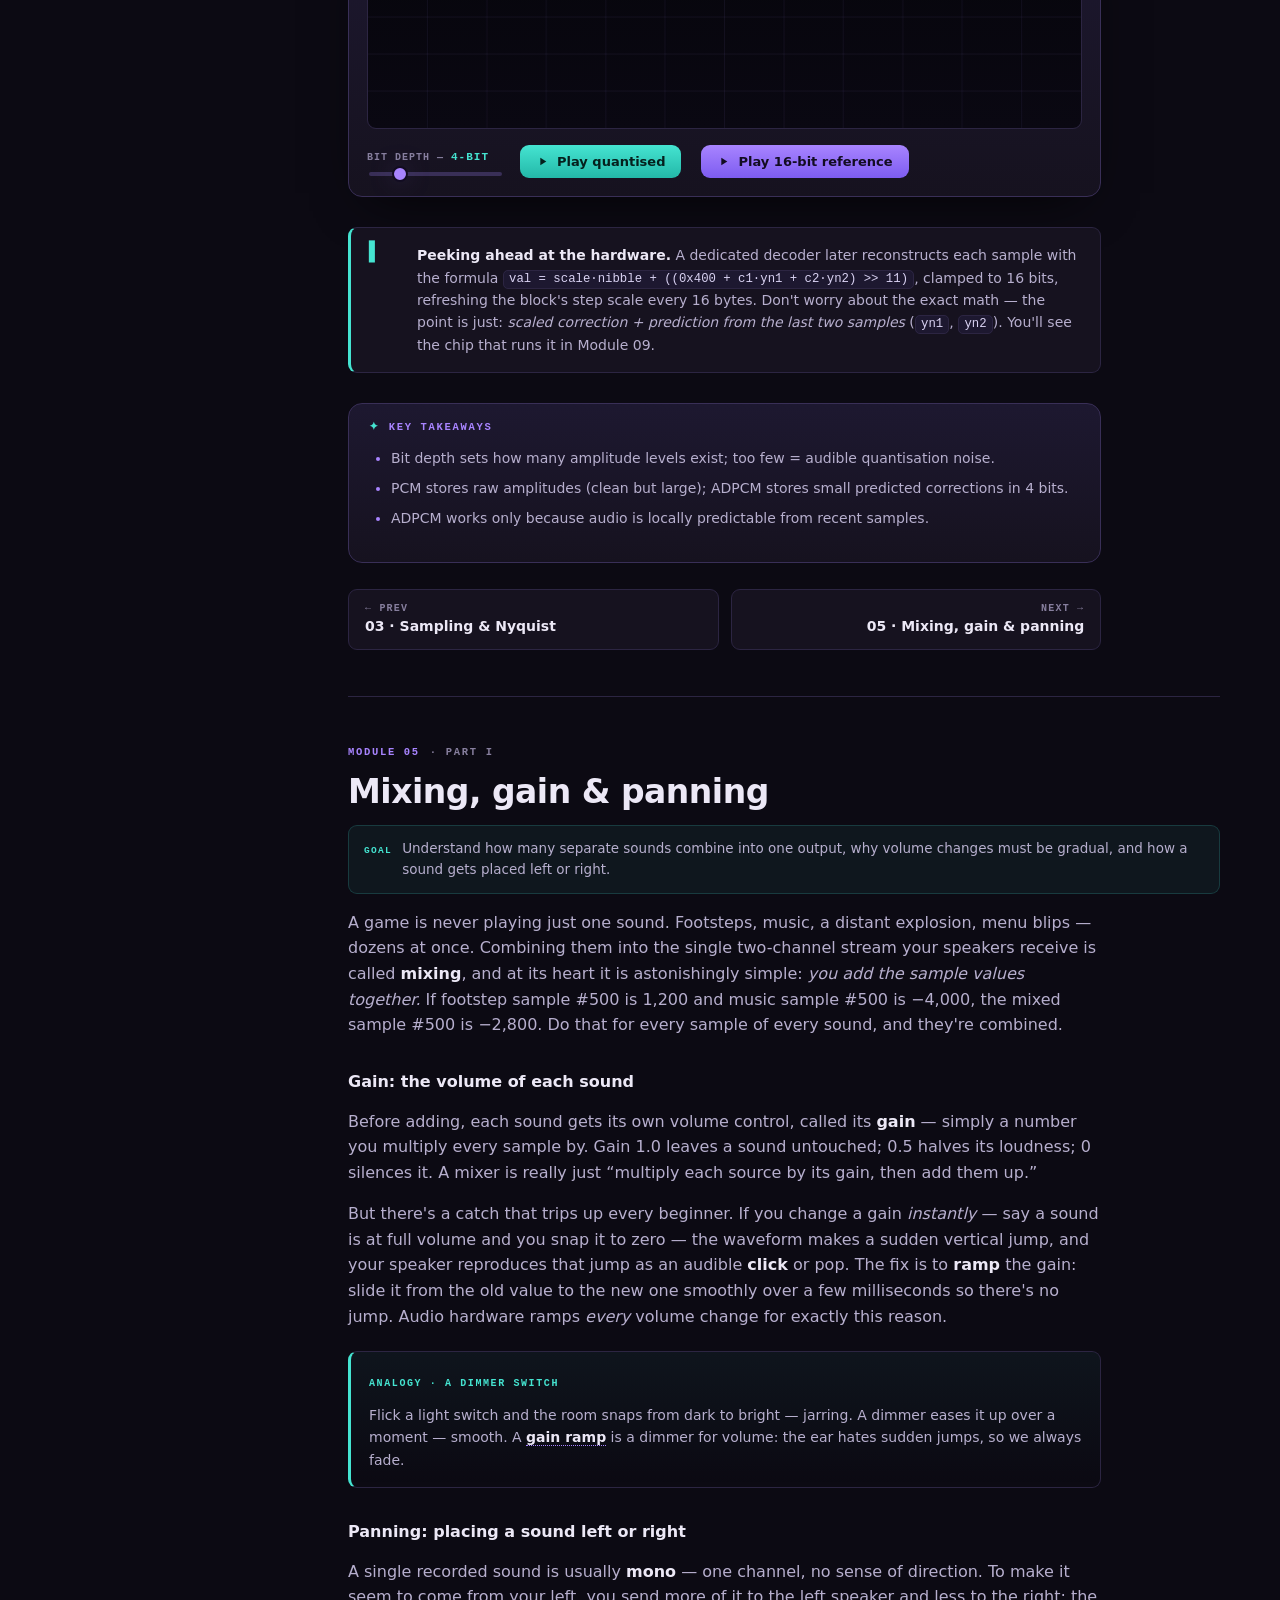
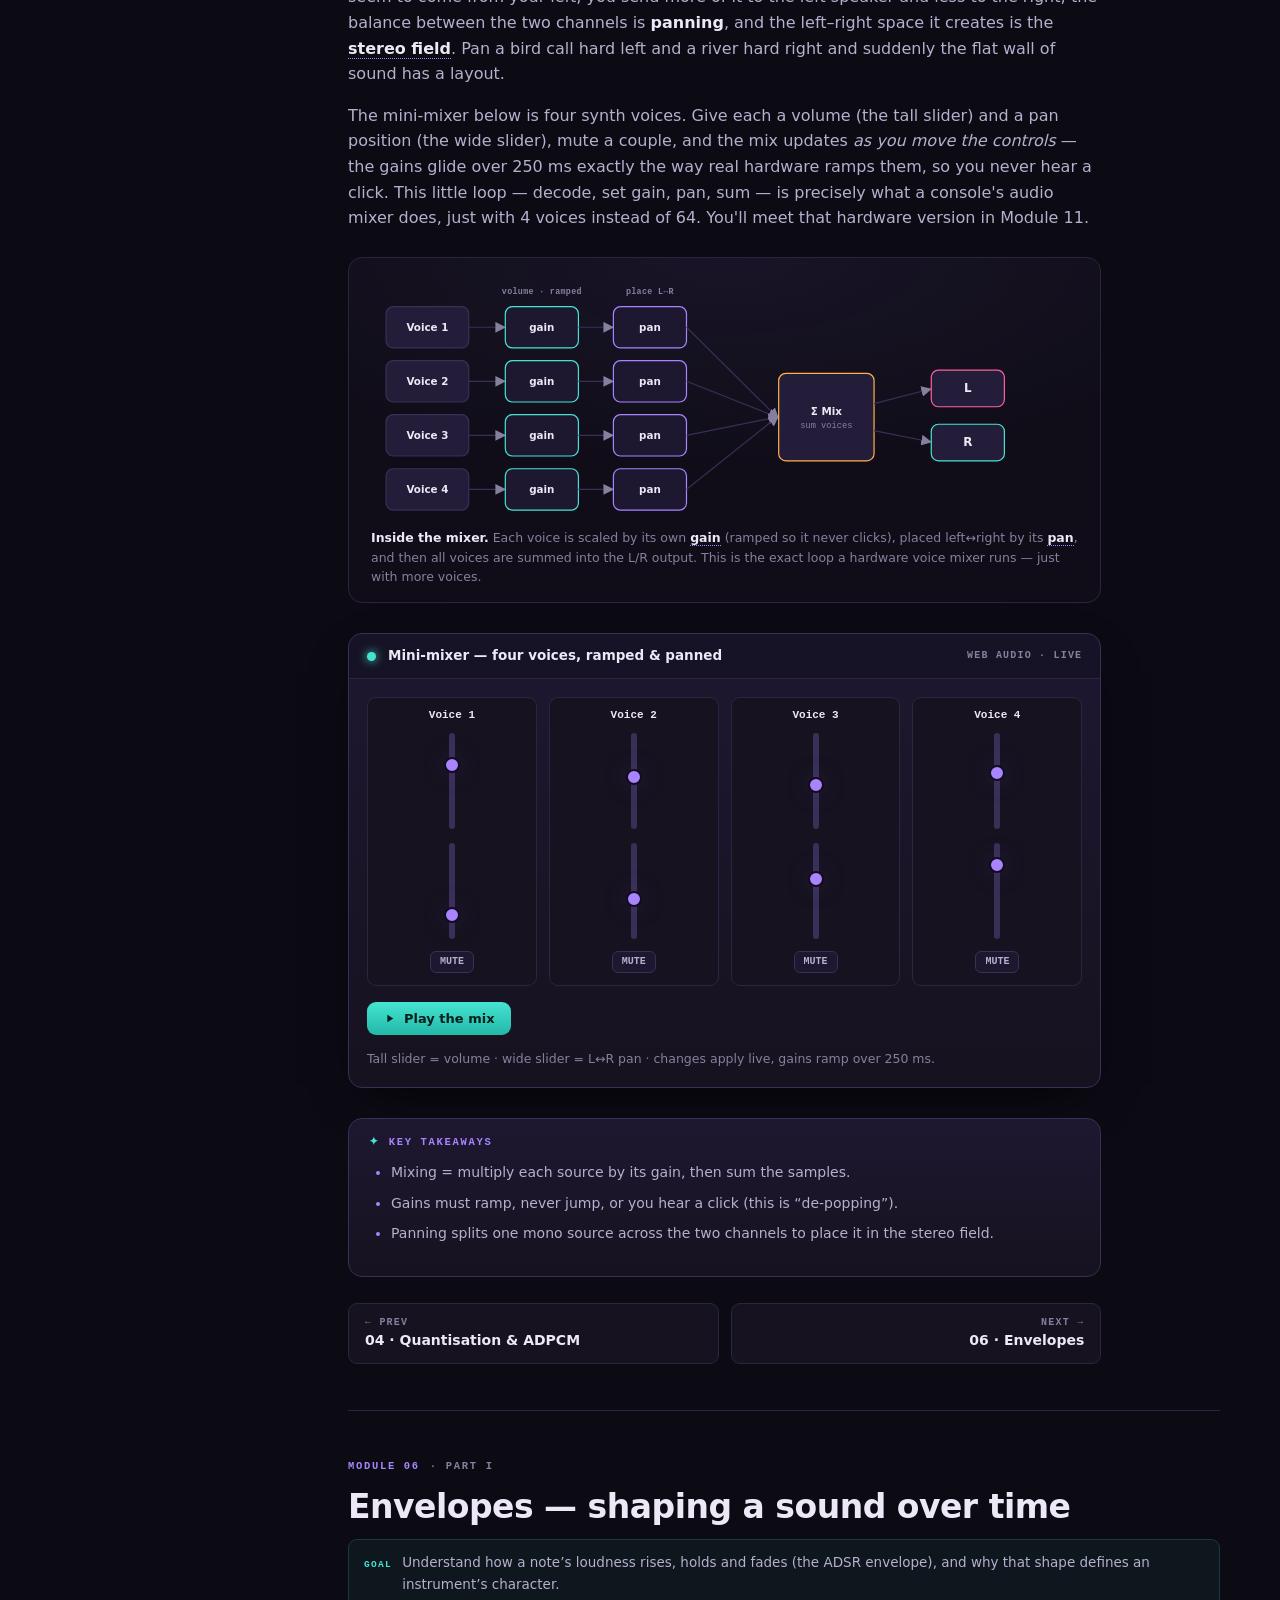
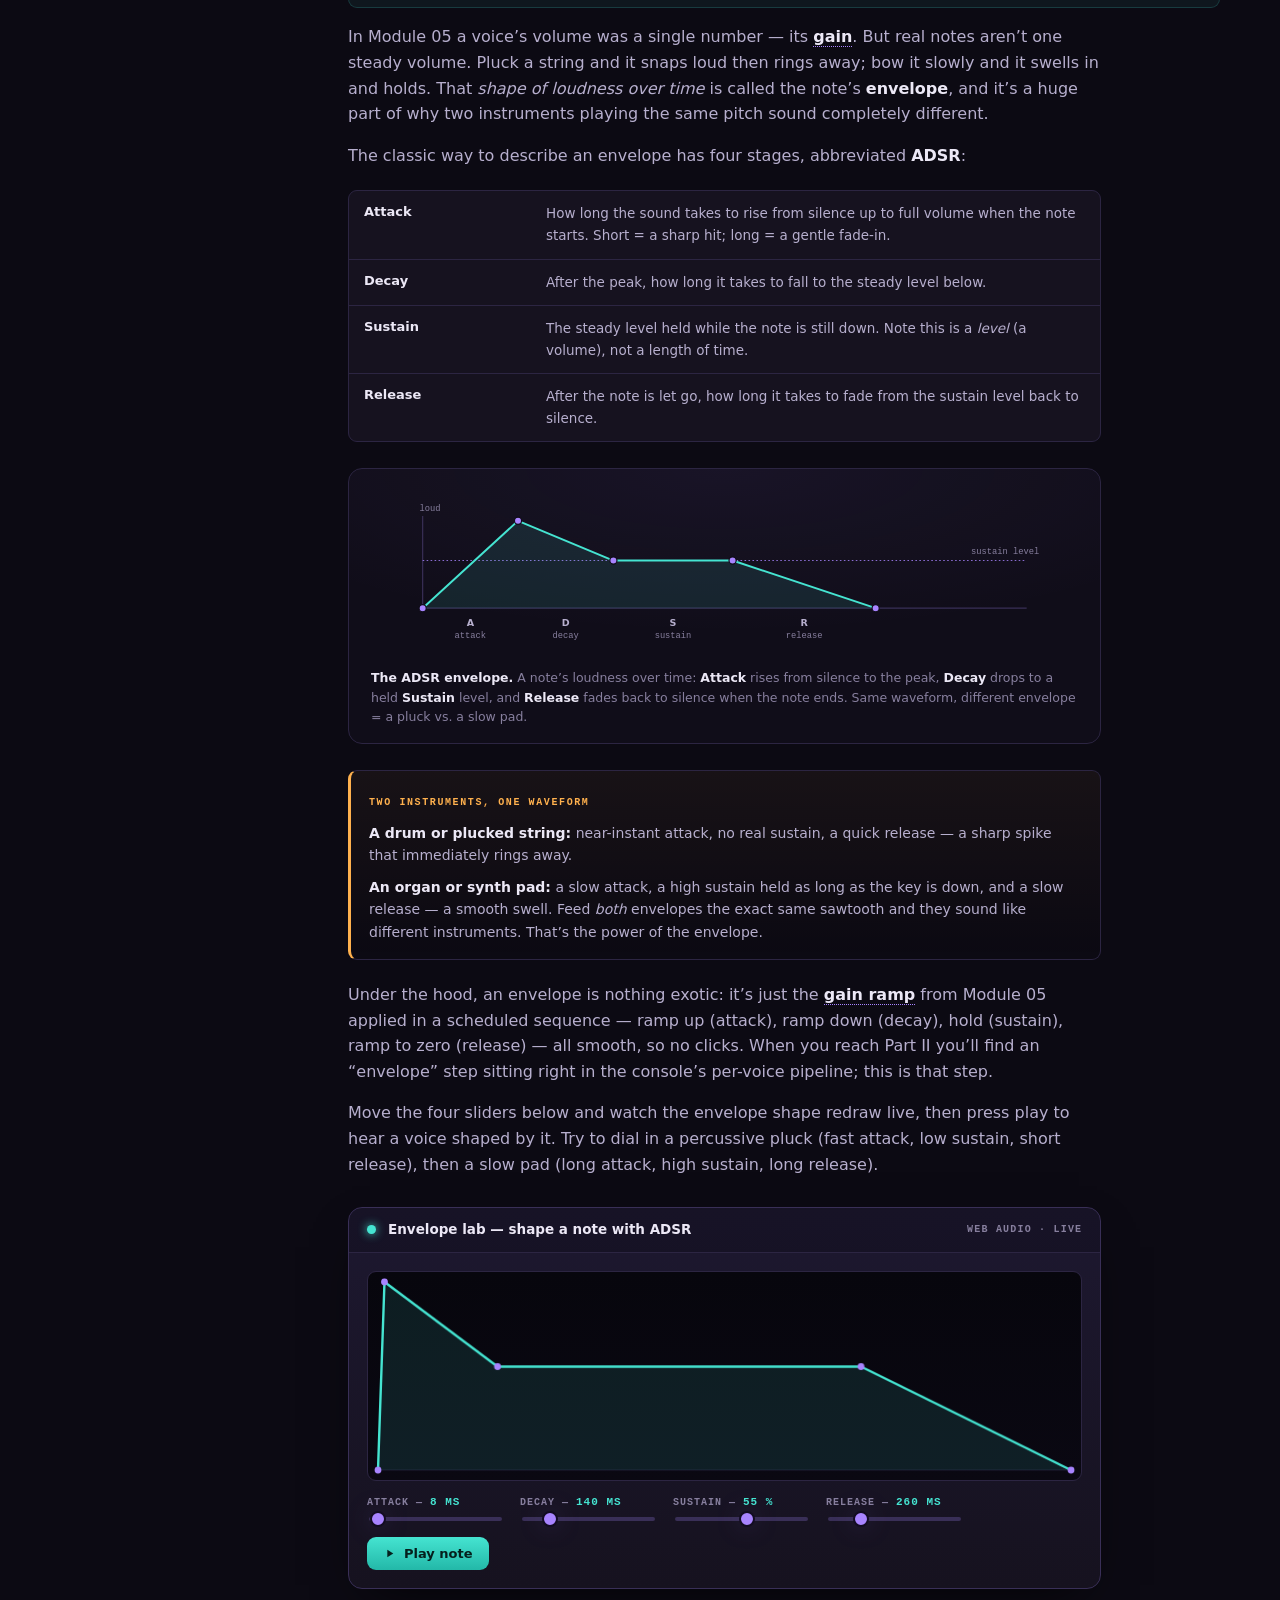
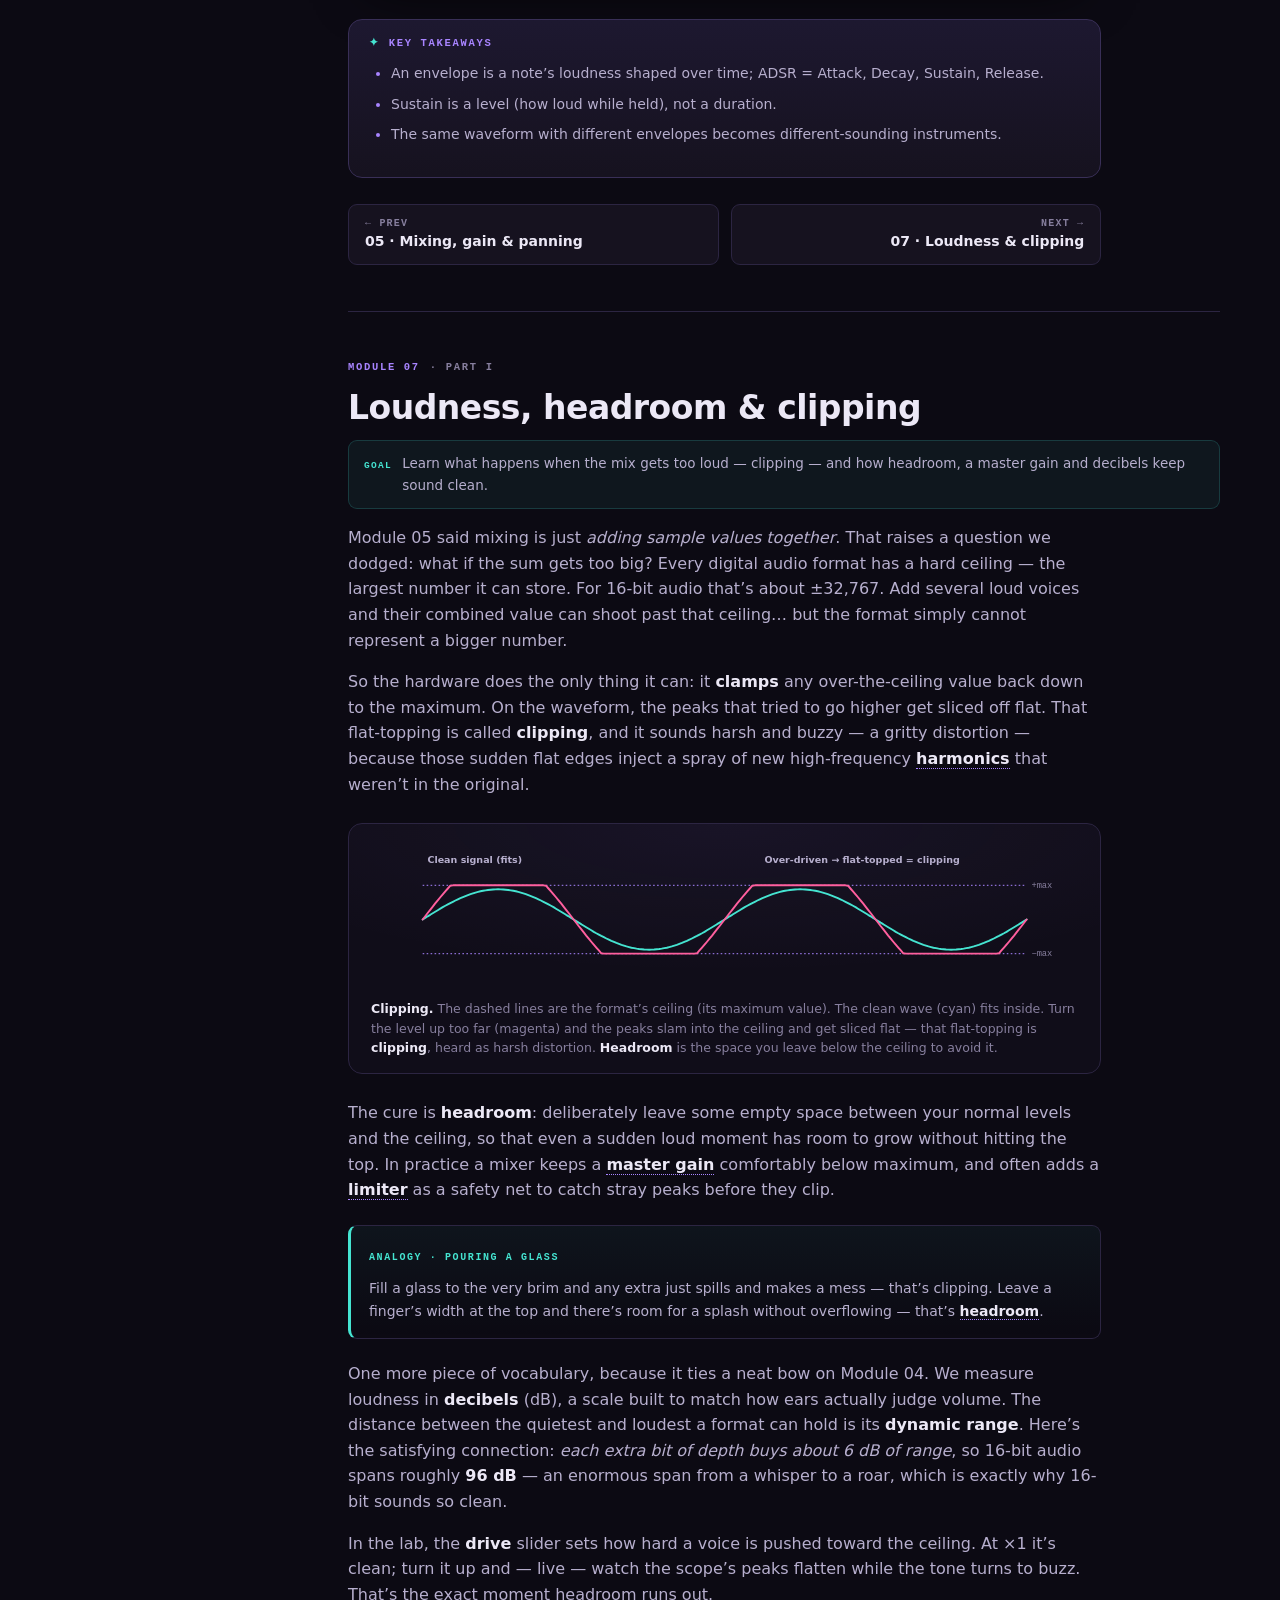
==== commit 5235b9aa: "Reframe homebrew as a standalone course, not "Part IV" - Drop all Part IV branding: the course's fou" ====
--- a/audio/index.html
+++ b/audio/index.html
@@ -2714,6 +2714,7 @@
               <li>You can read the signal path from a pressure wave all the way to your speakers.</li>
               <li>You know why one small DSP plays audio, saves games, and boots a GBA.</li>
               <li>You can choose LLE vs HLE — and DPL2 — and predict exactly what each will do.</li>
+              <li>Ready to make the DSP mix <em>your</em> sounds? The <a href="../homebrew/">homebrew course</a> teaches you to write and run your own software on this machine.</li>
             </ul>
           </div>
 
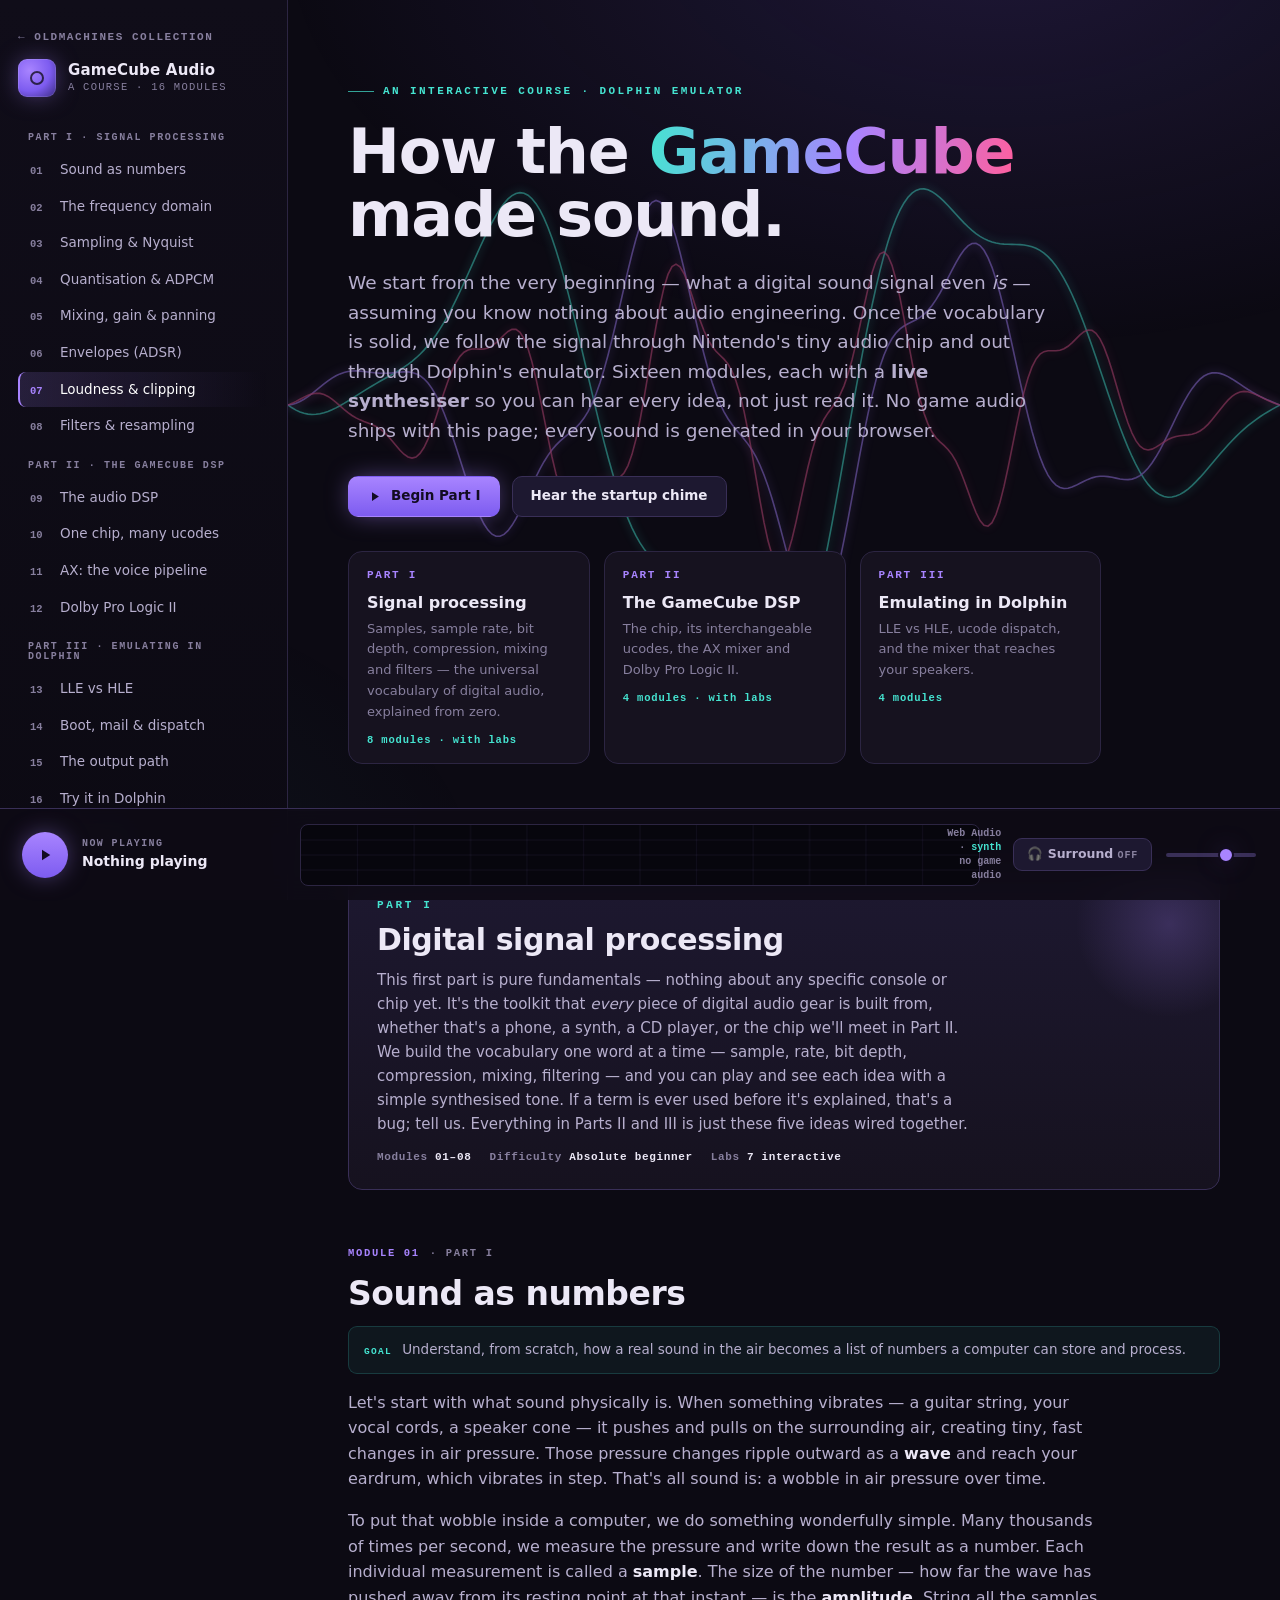
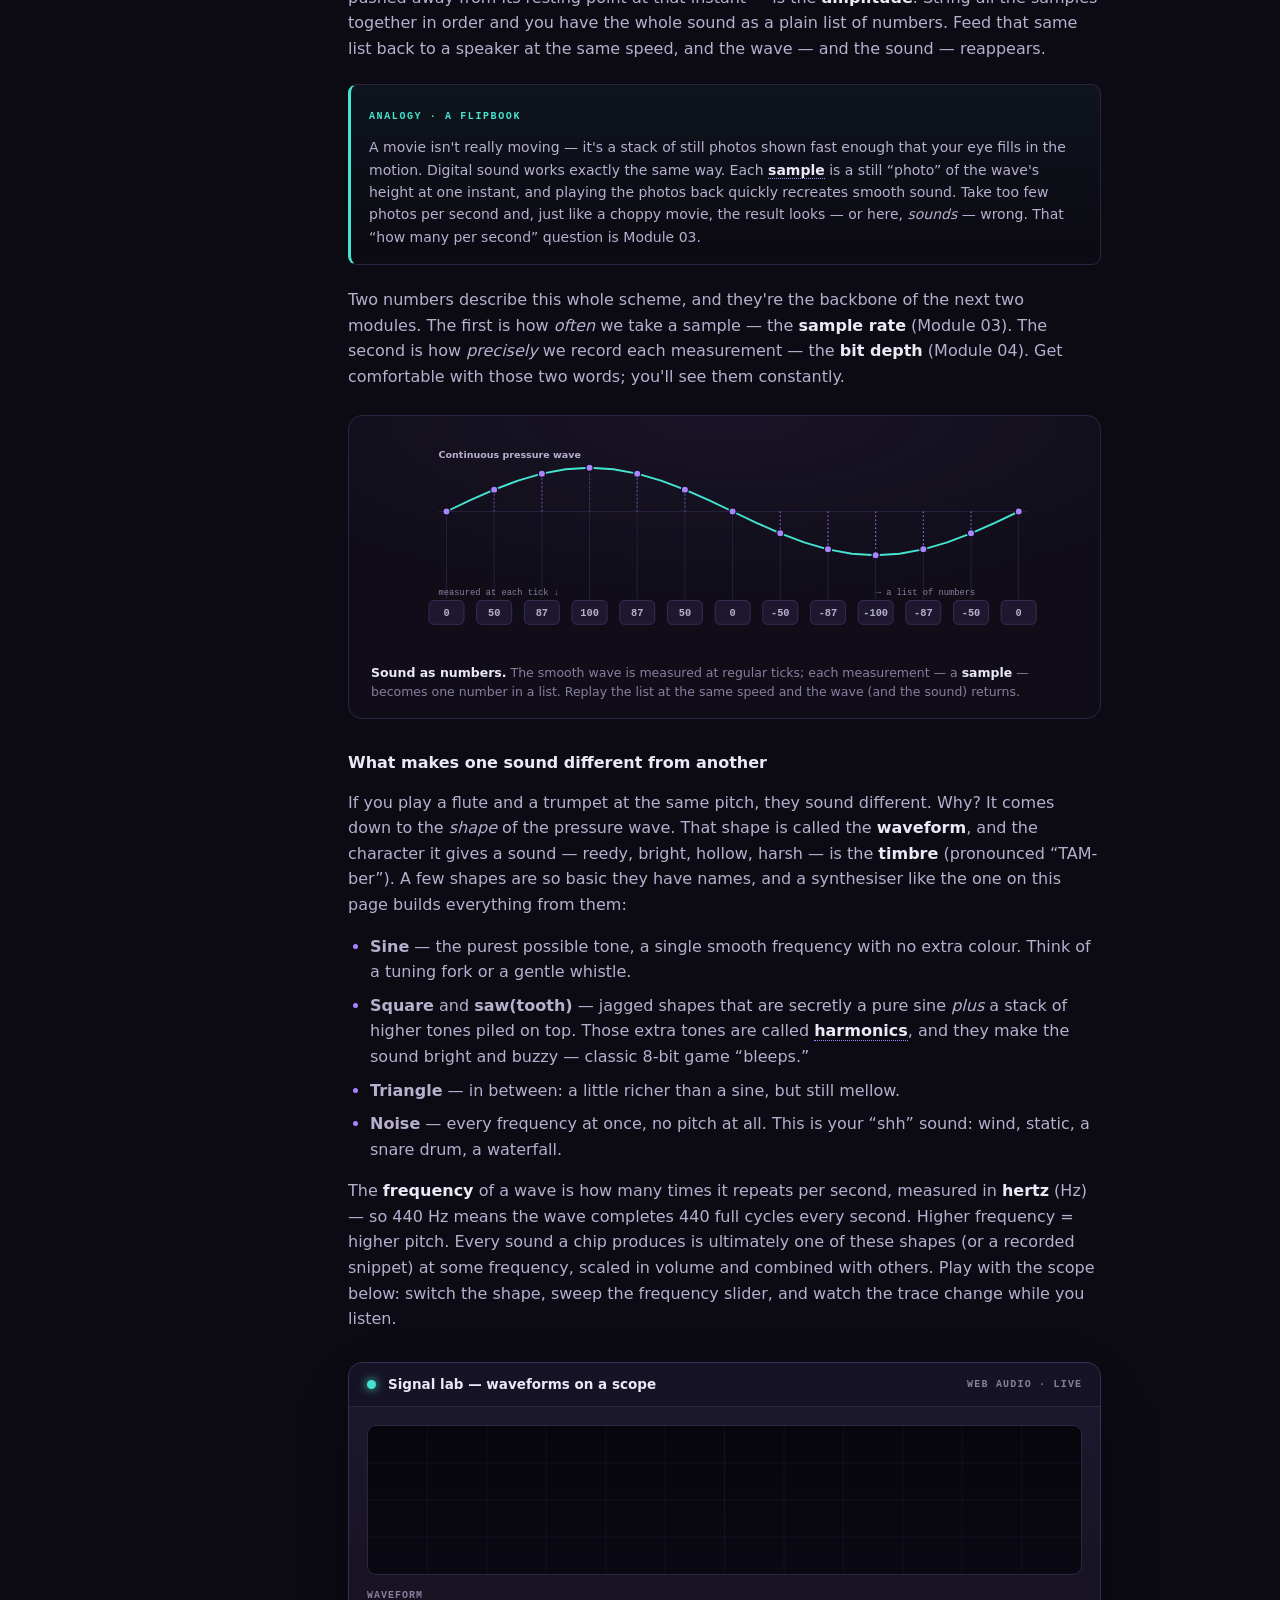
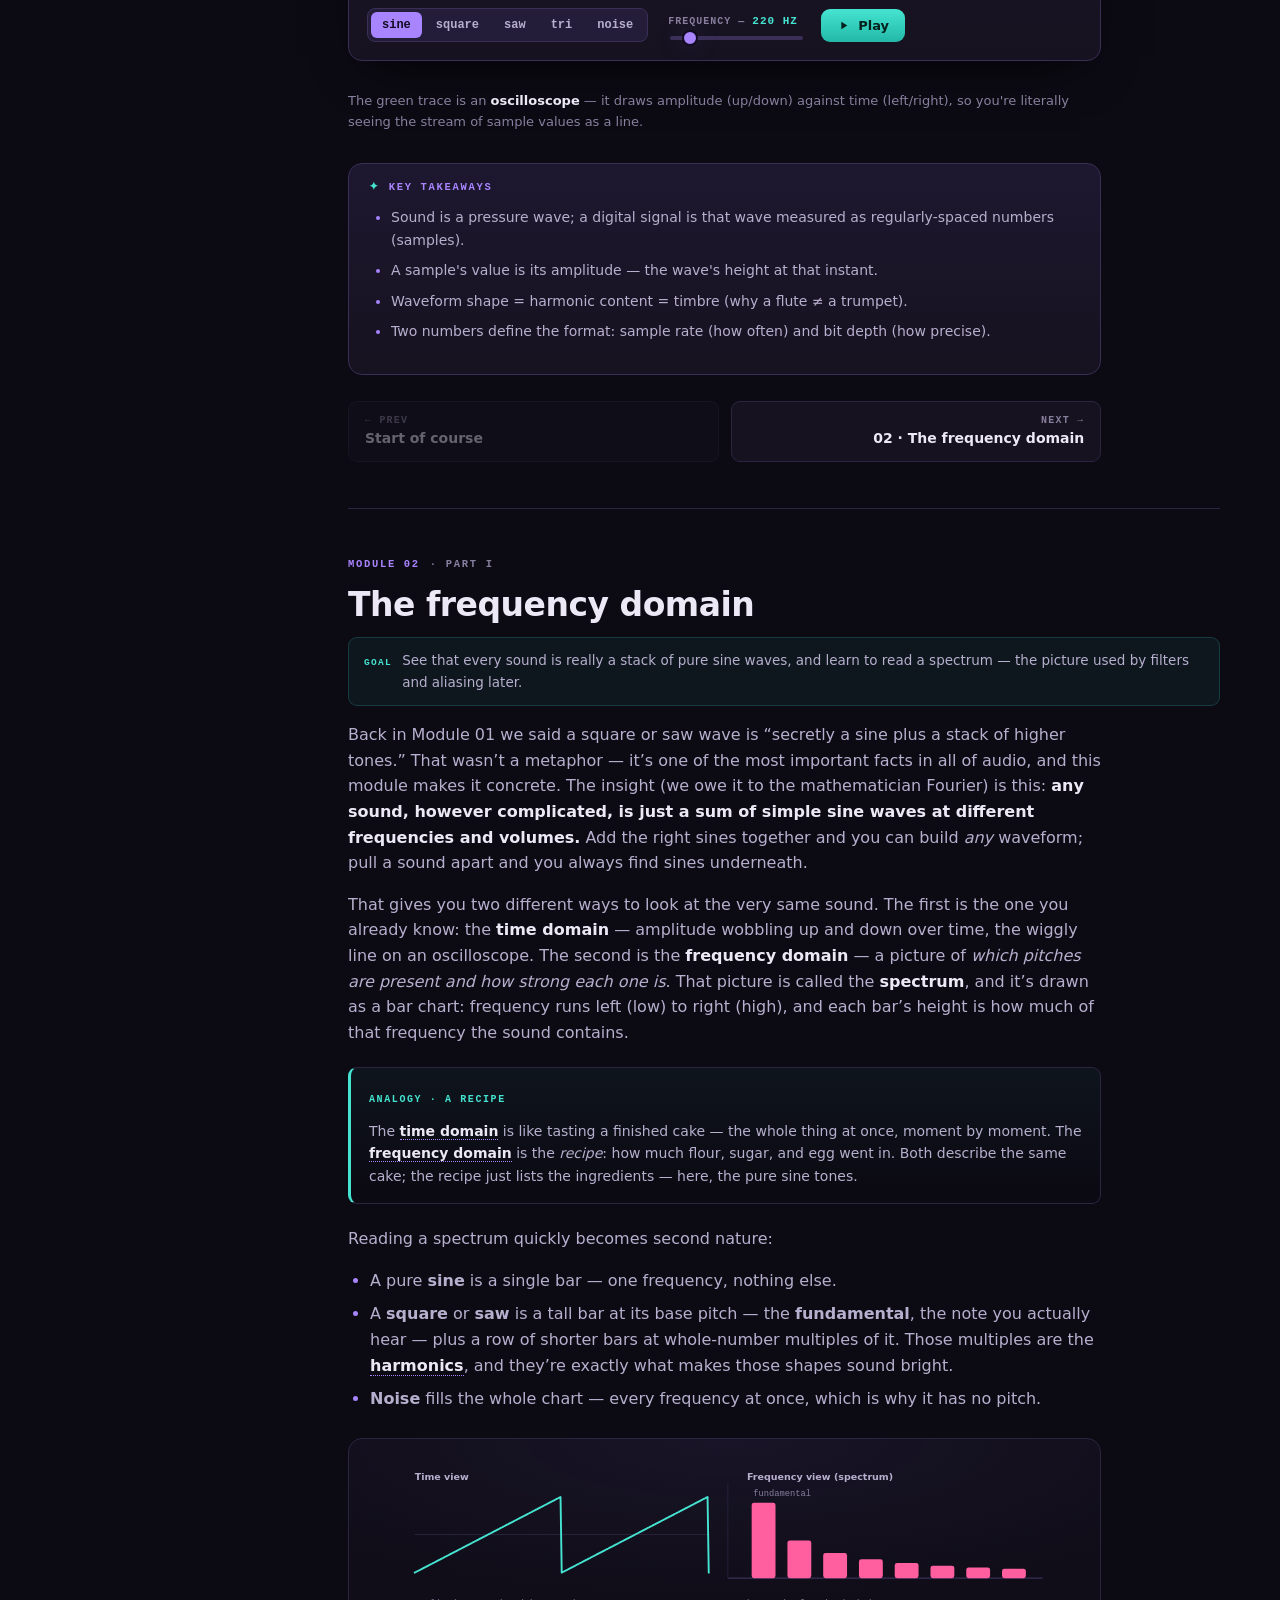
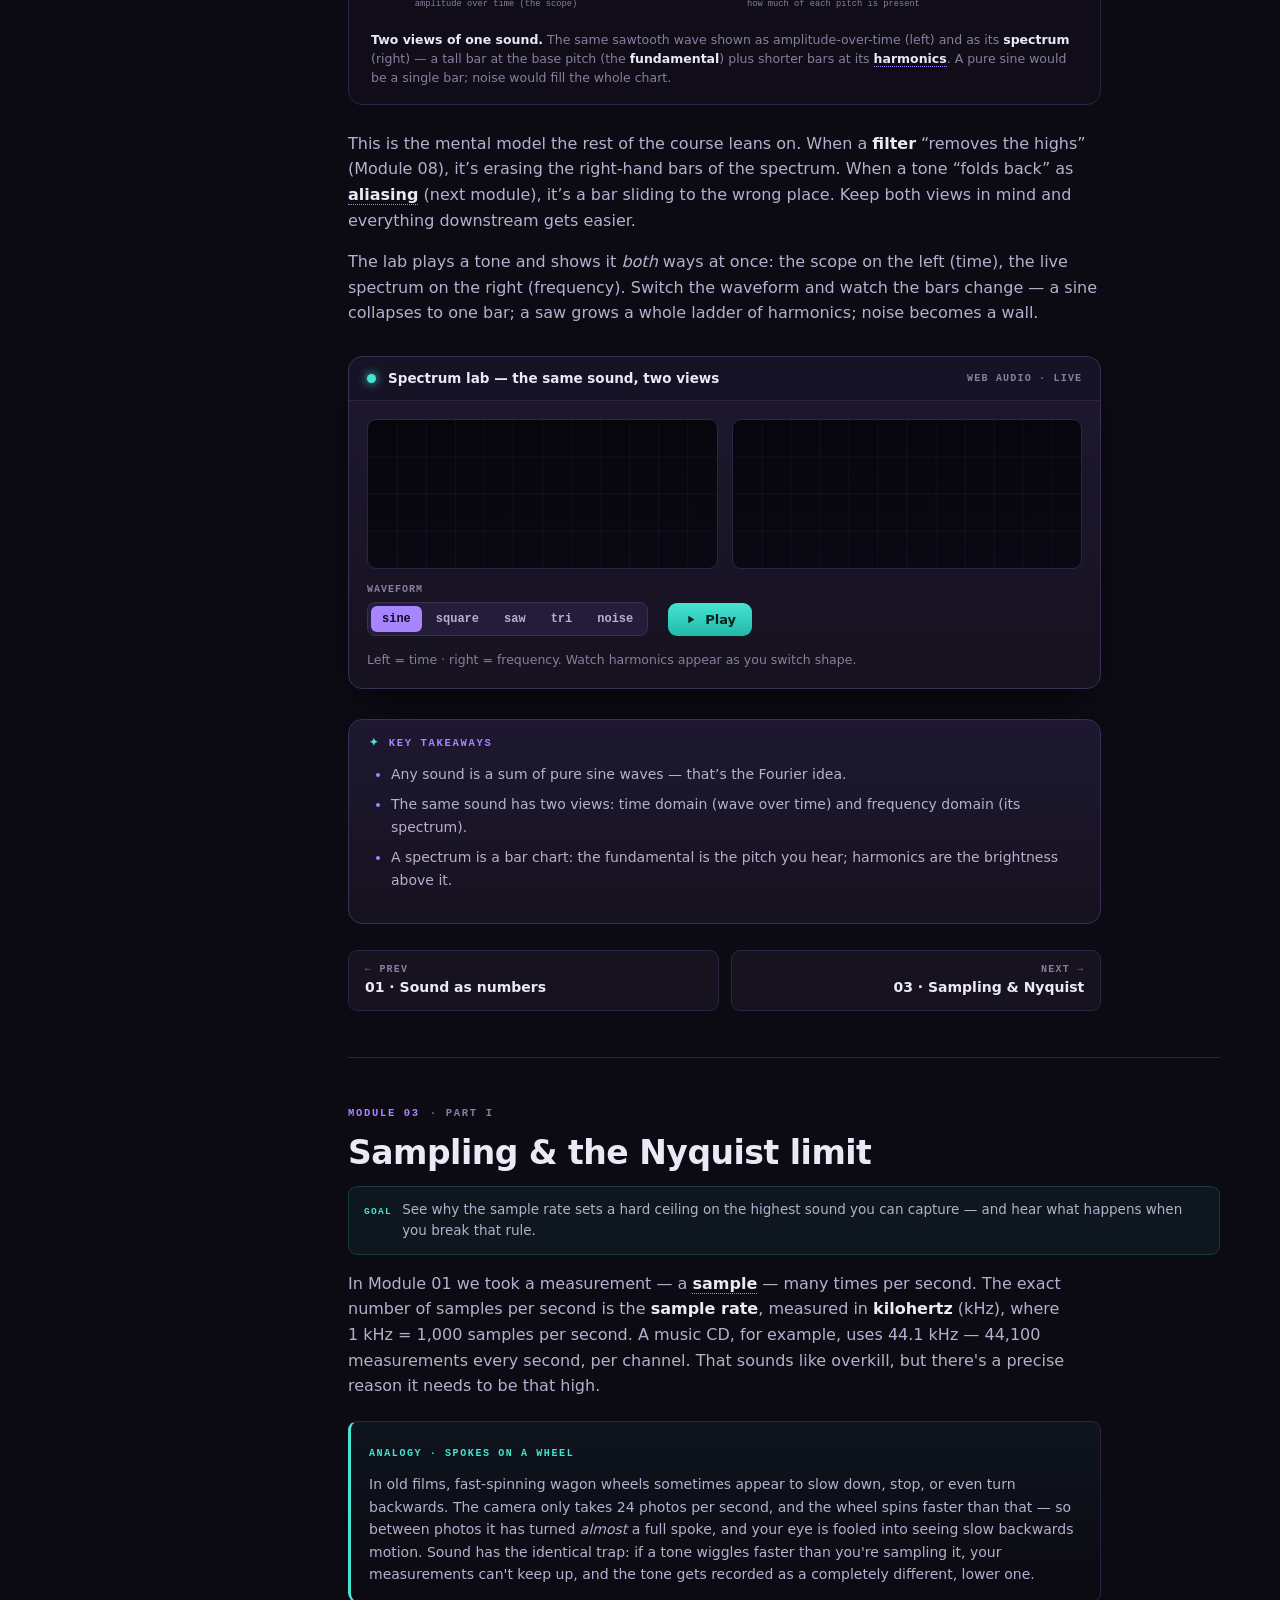
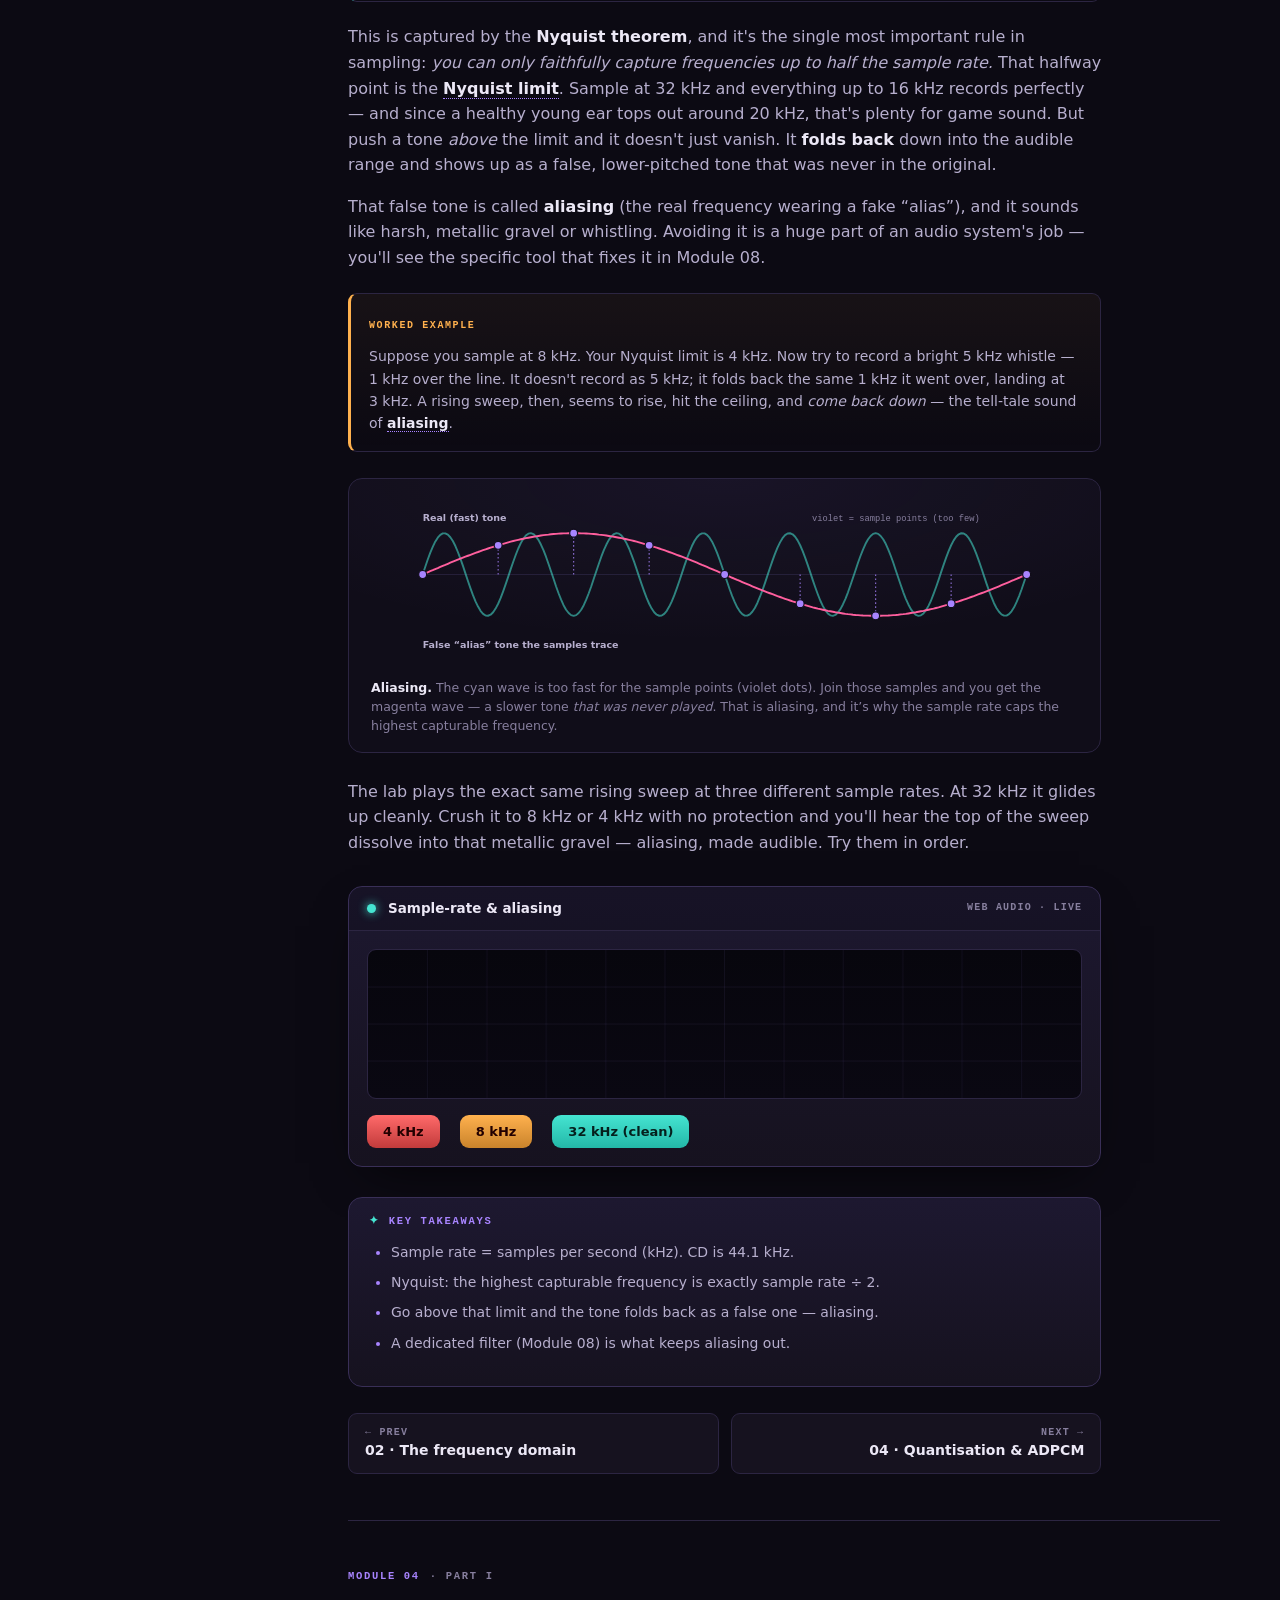
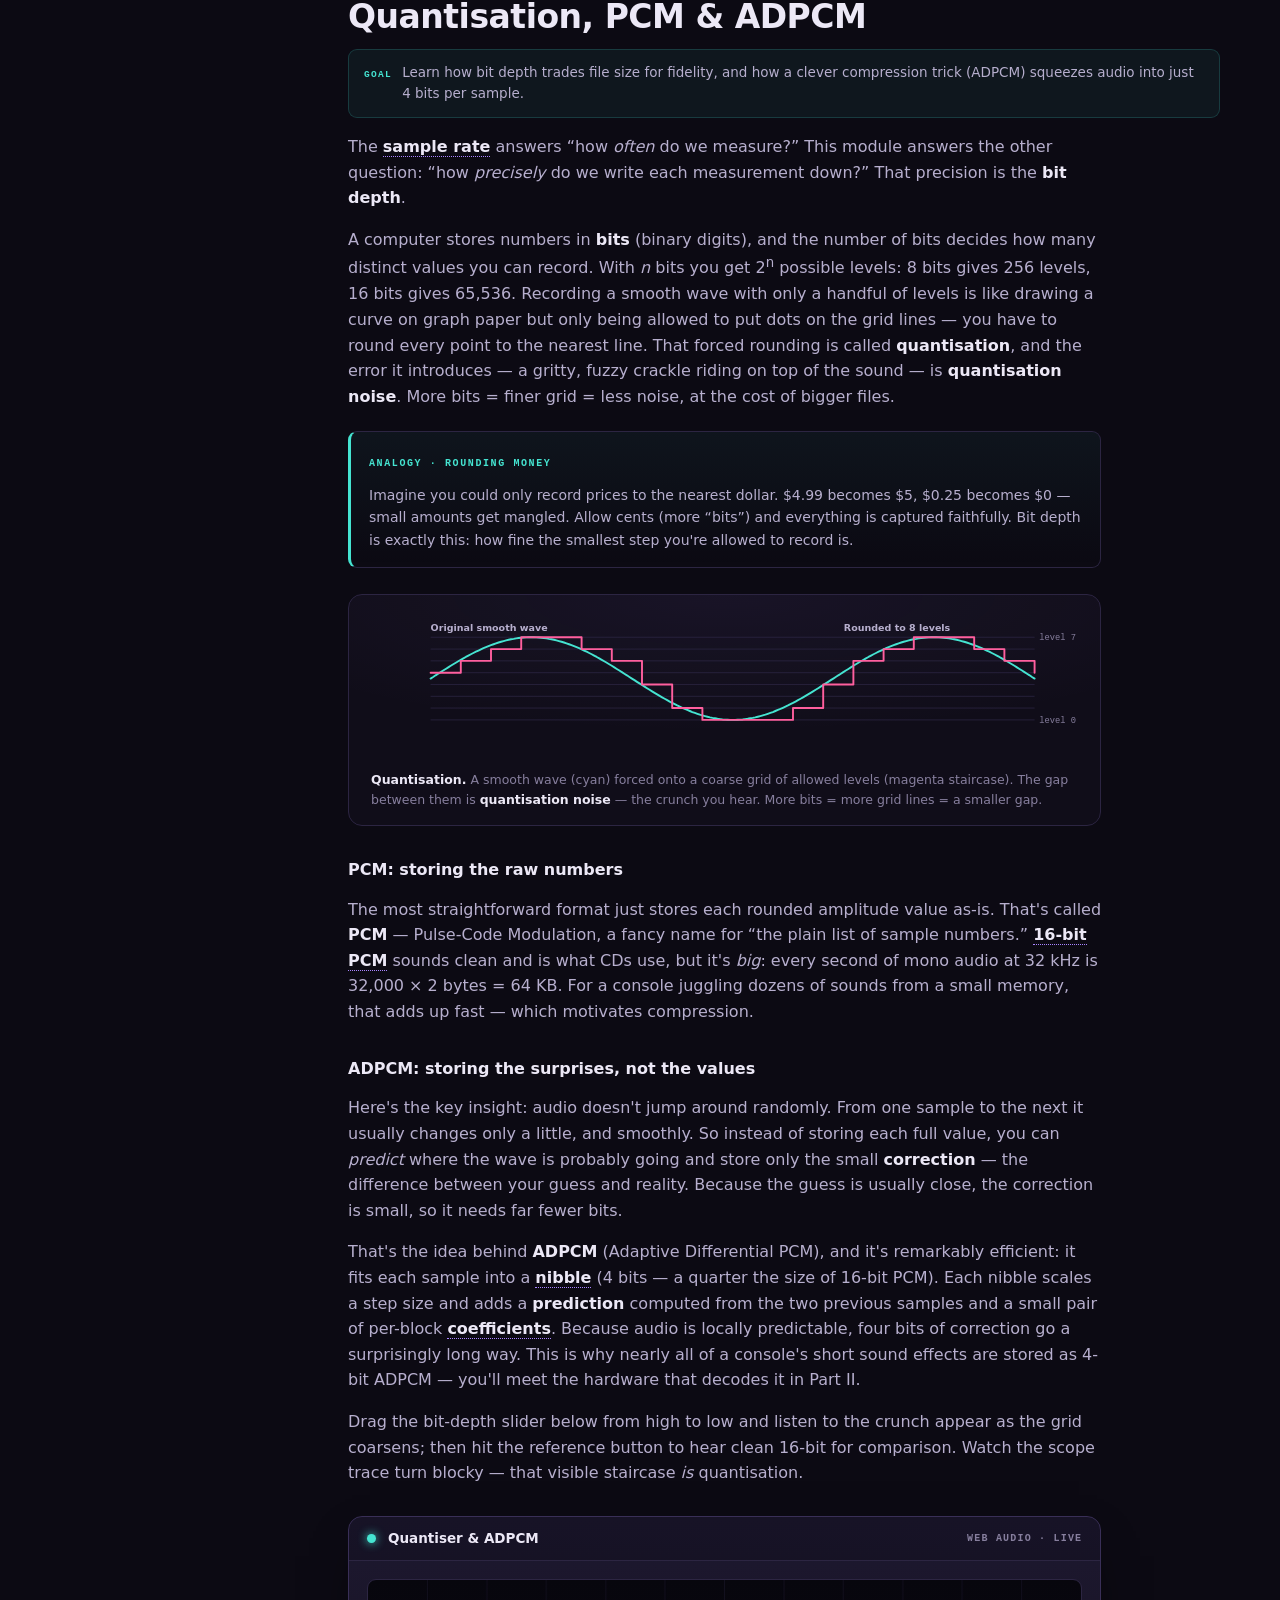
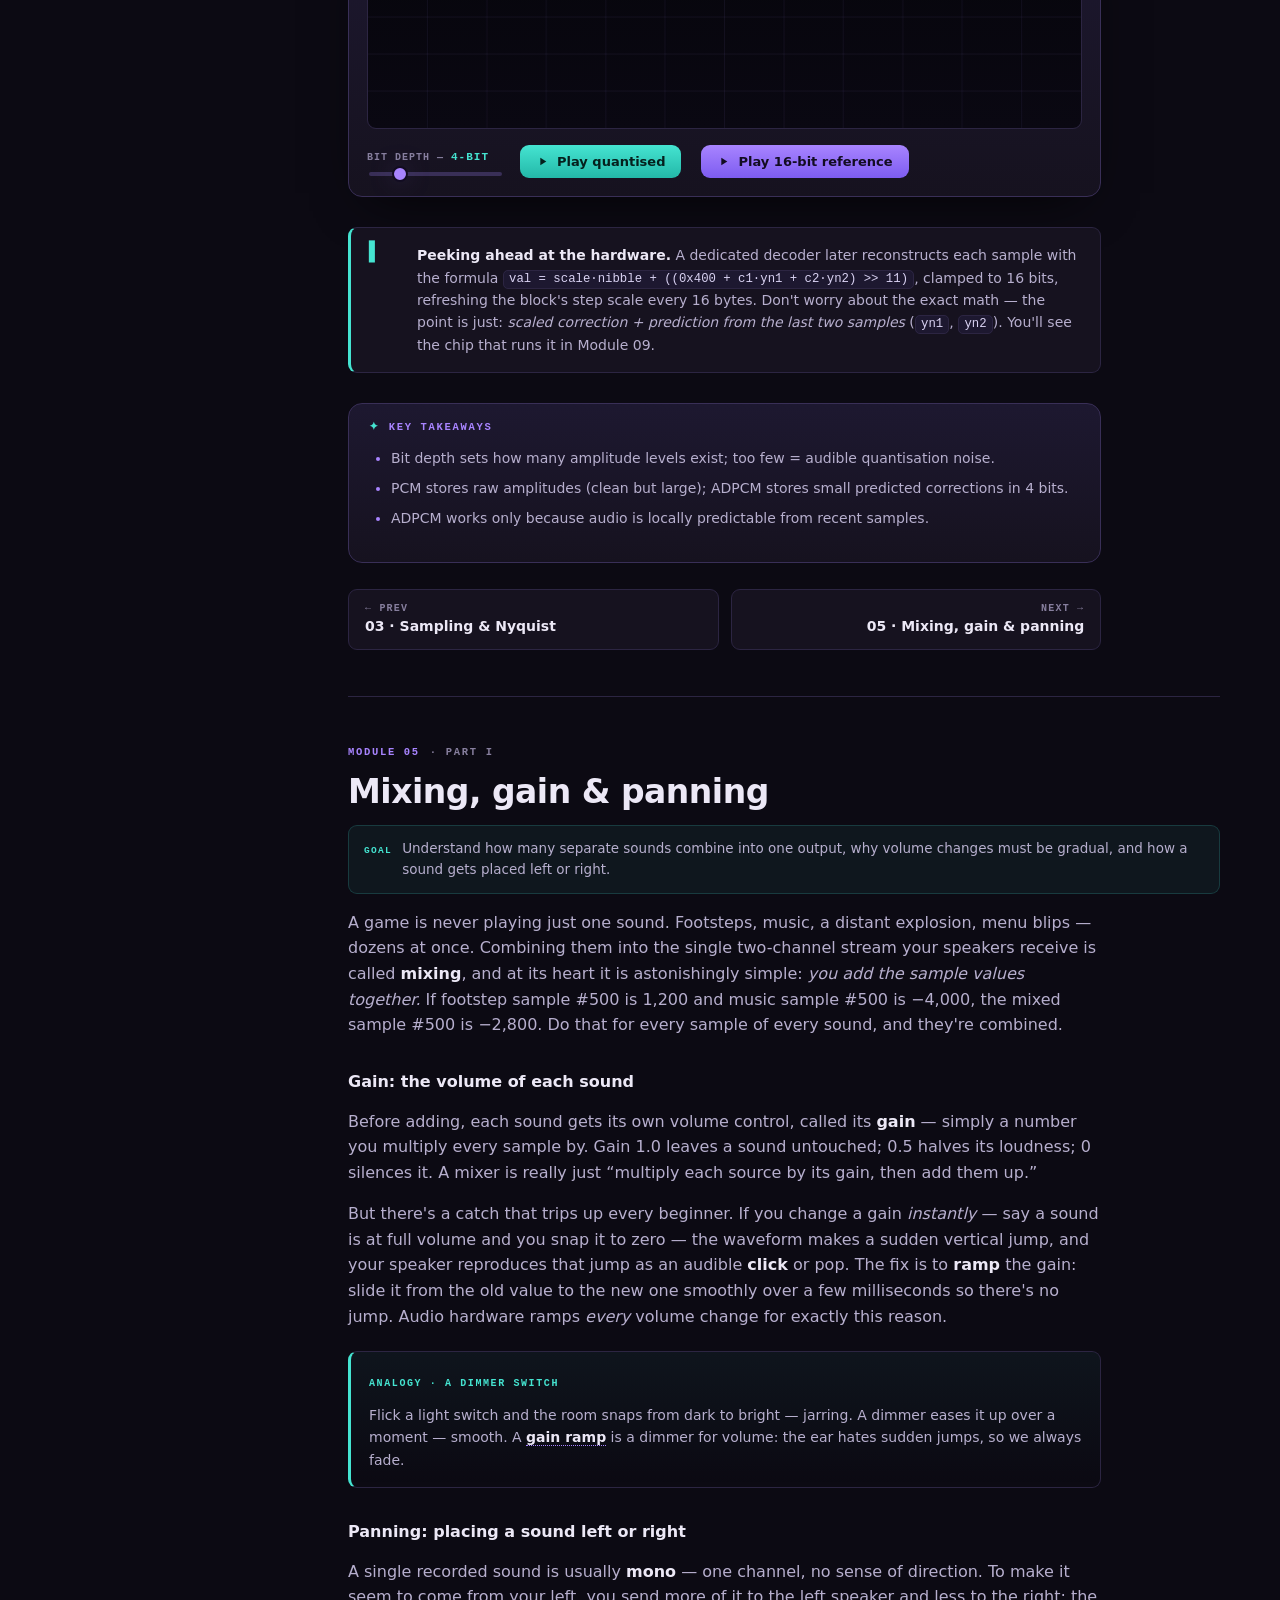
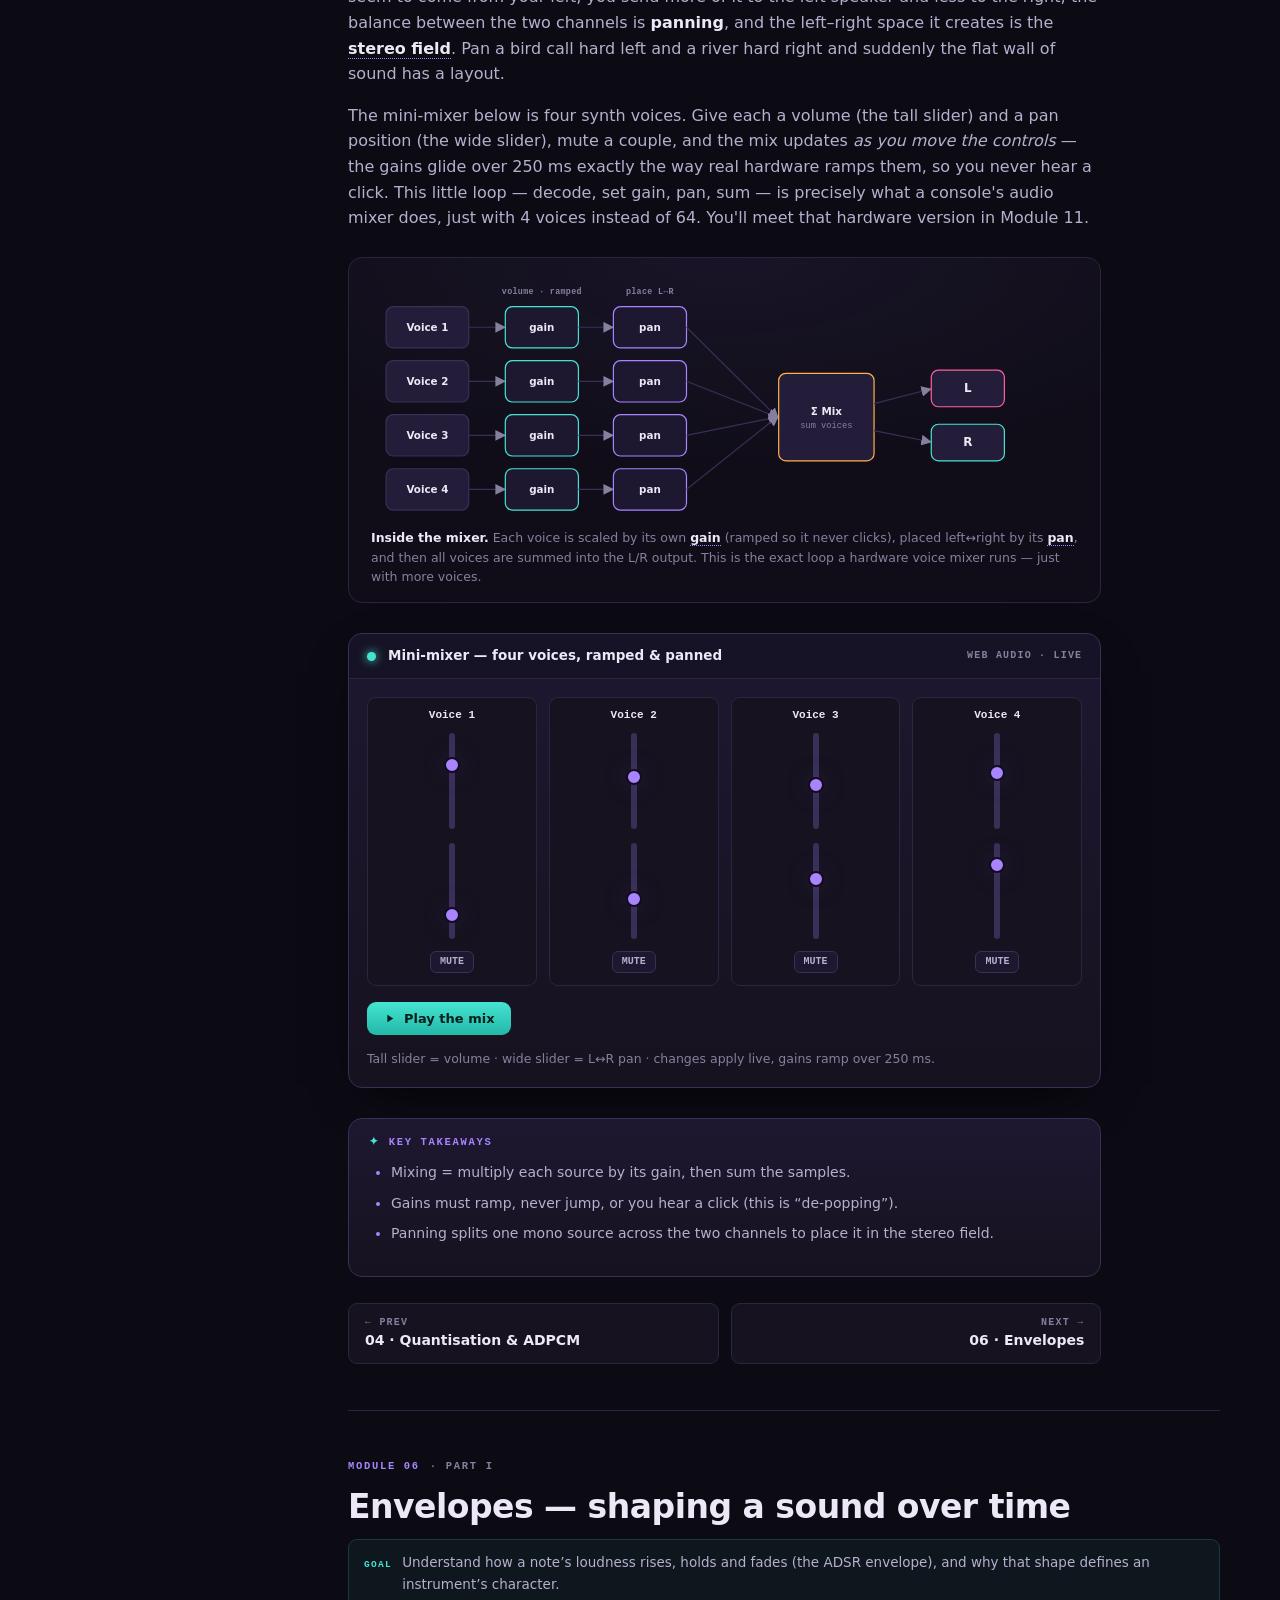
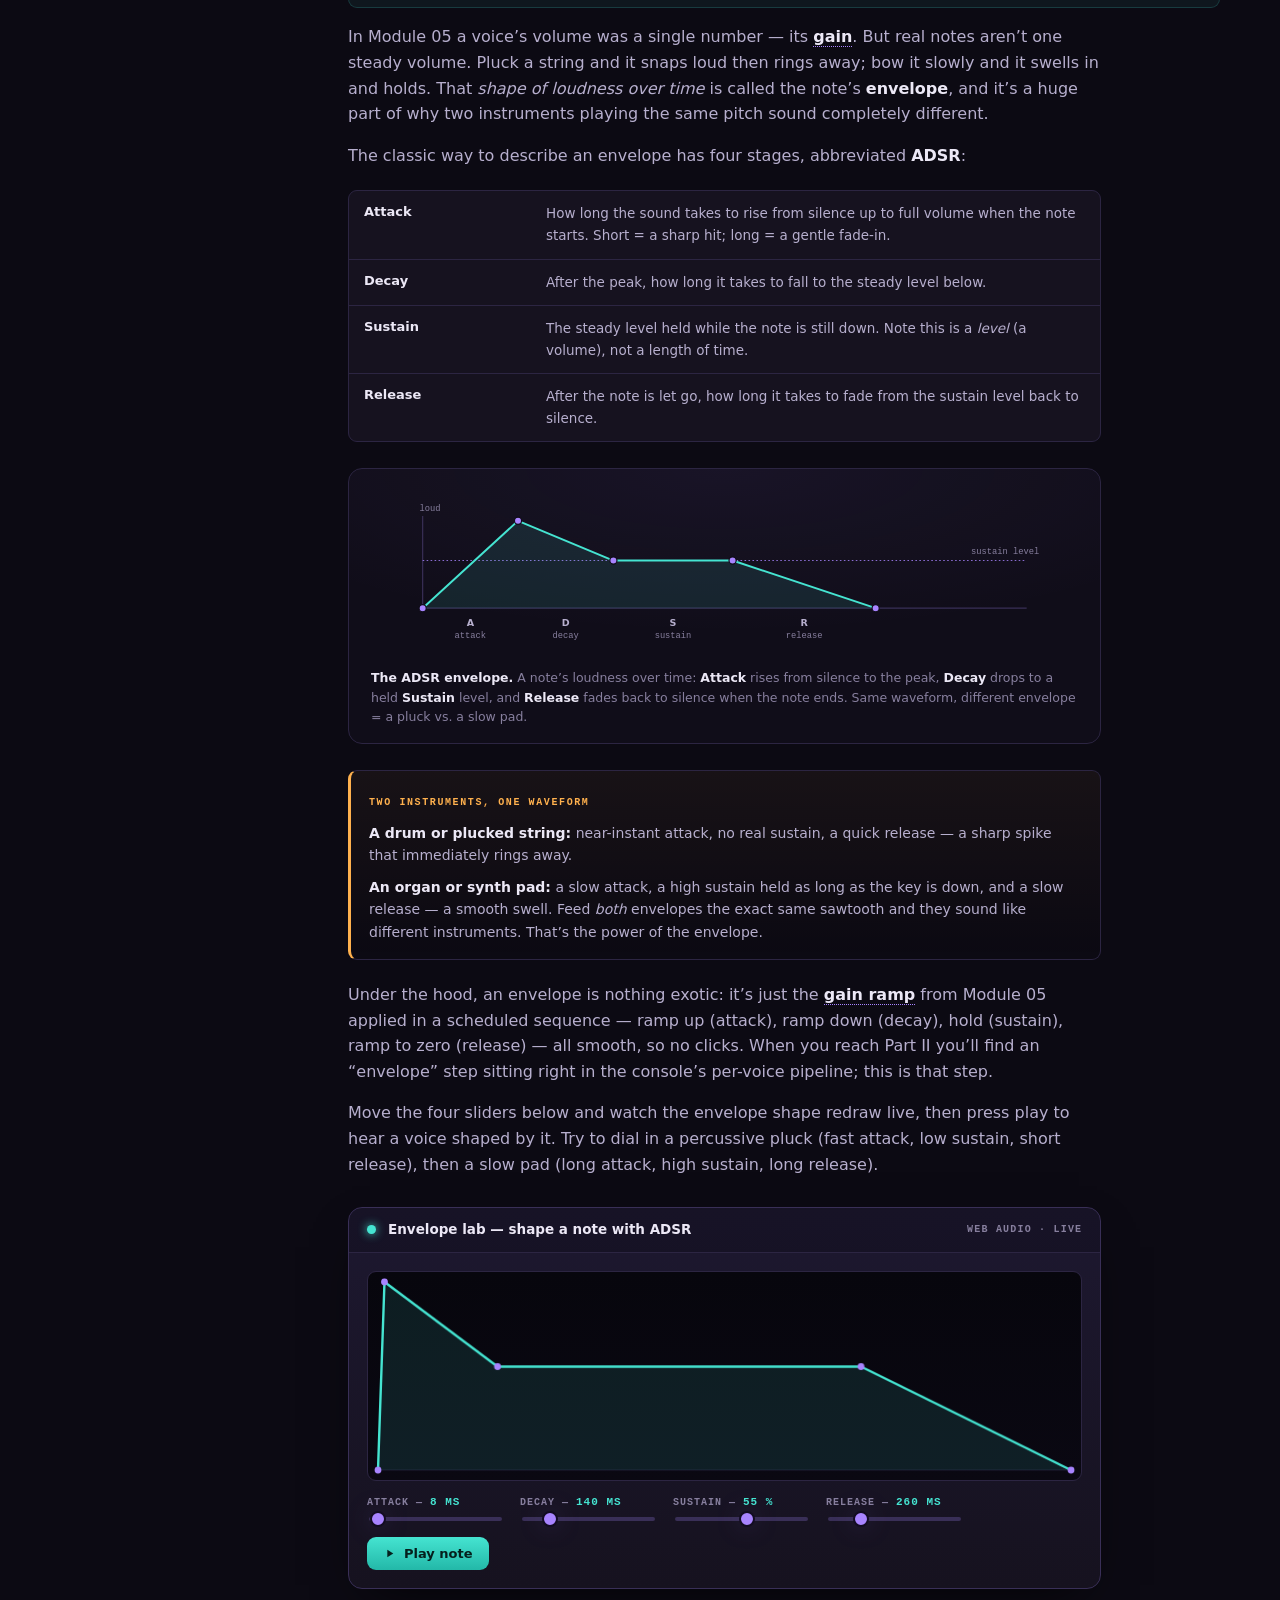
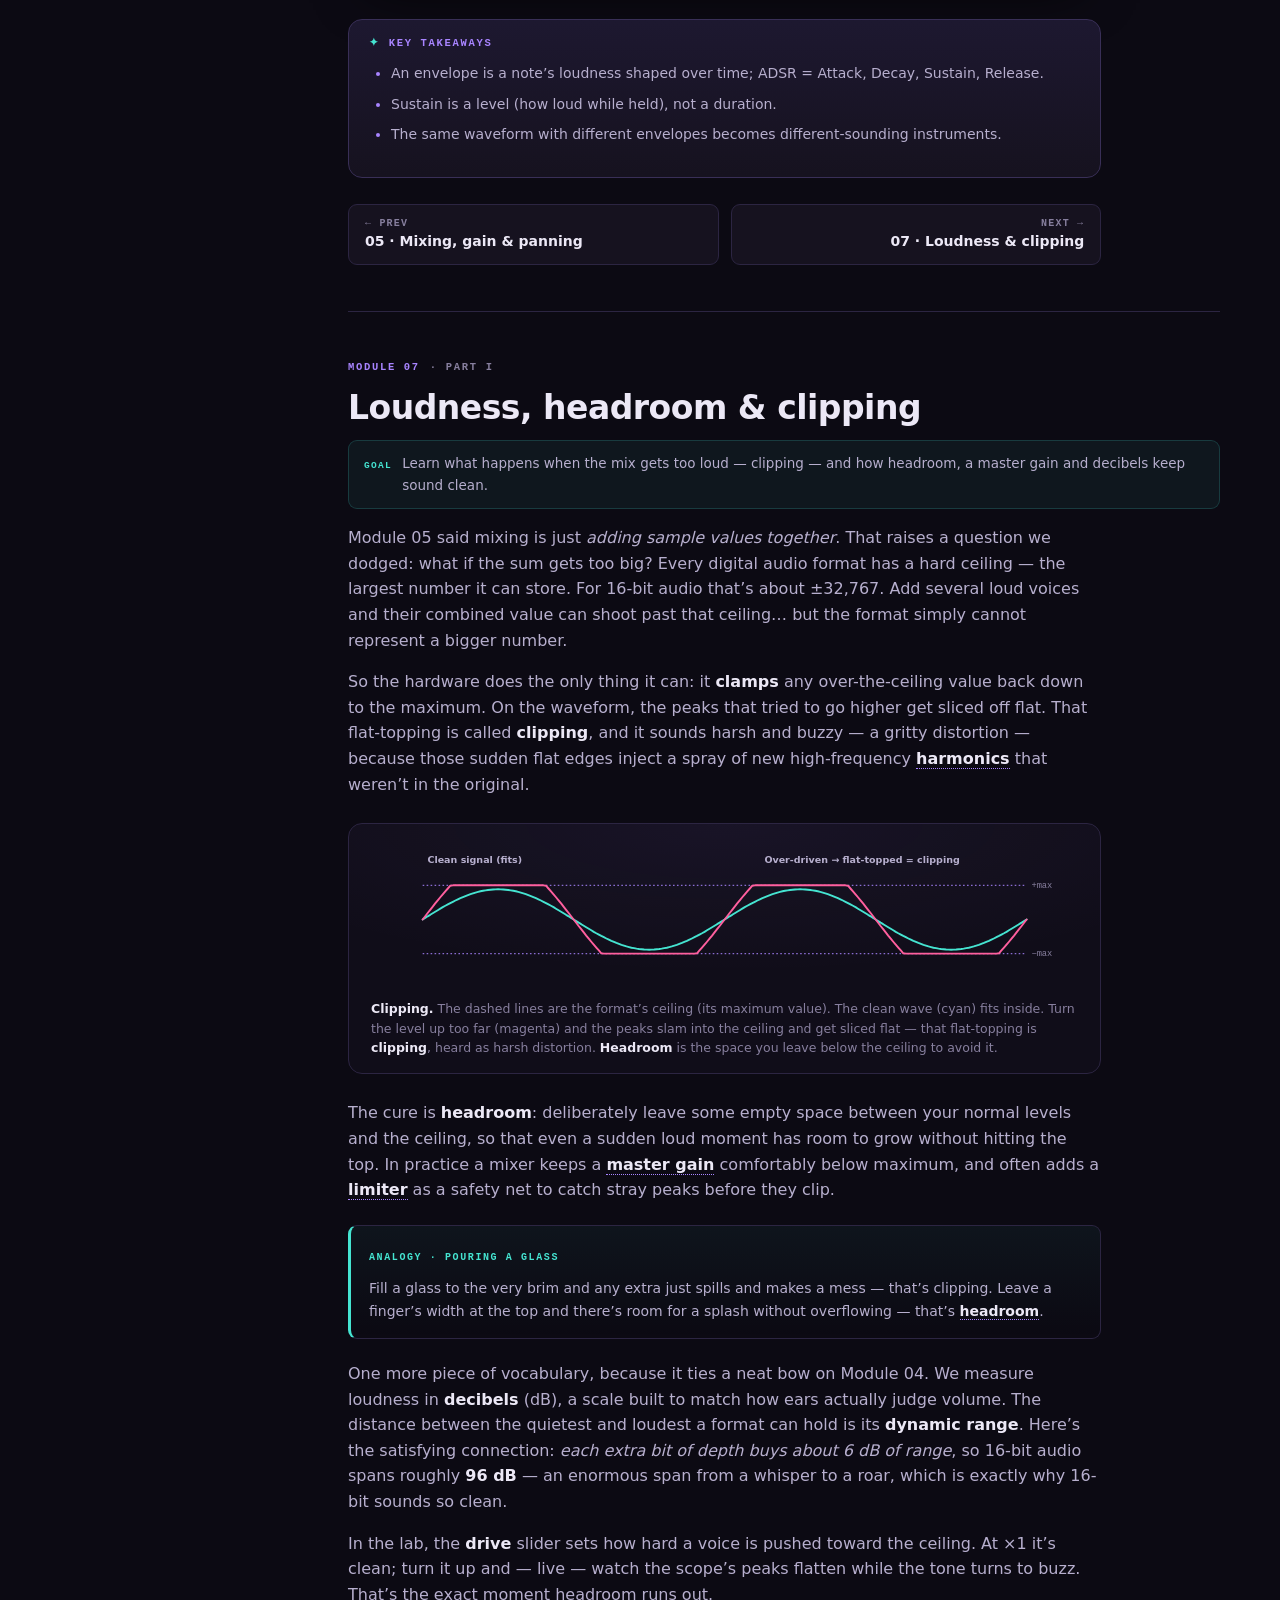
==== commit 2d1a0244: "Link every page back to the oldmachines hub site Wrap the landing header logo/wordmark in a link to " ====
--- a/audio/index.html
+++ b/audio/index.html
@@ -18,6 +18,7 @@
 
   <!-- ================================================= SIDEBAR ============ -->
   <aside class="sidebar" id="sidebar">
+    <a class="collection-link" href="https://oldmachines.github.io/">← oldmachines collection</a>
     <div class="brand">
       <div class="logo" aria-hidden="true"></div>
       <div>
--- a/audio/styles.css
+++ b/audio/styles.css
@@ -1088,3 +1088,11 @@
   border: 1px solid rgba(69,228,209,.4); background: rgba(69,228,209,.06);
   font: 600 13.5px/1.55 var(--sans); color: var(--ink);
 }
+
+/* ---- Back-link to the oldmachines hub site (sidebar) ---- */
+.collection-link{
+  display:inline-flex; align-items:center; gap:7px; margin:0 0 16px;
+  font:600 11px/1 var(--mono); letter-spacing:.14em; text-transform:uppercase;
+  color:var(--muted);
+}
+.collection-link:hover{ color:var(--ink); text-decoration:none; }
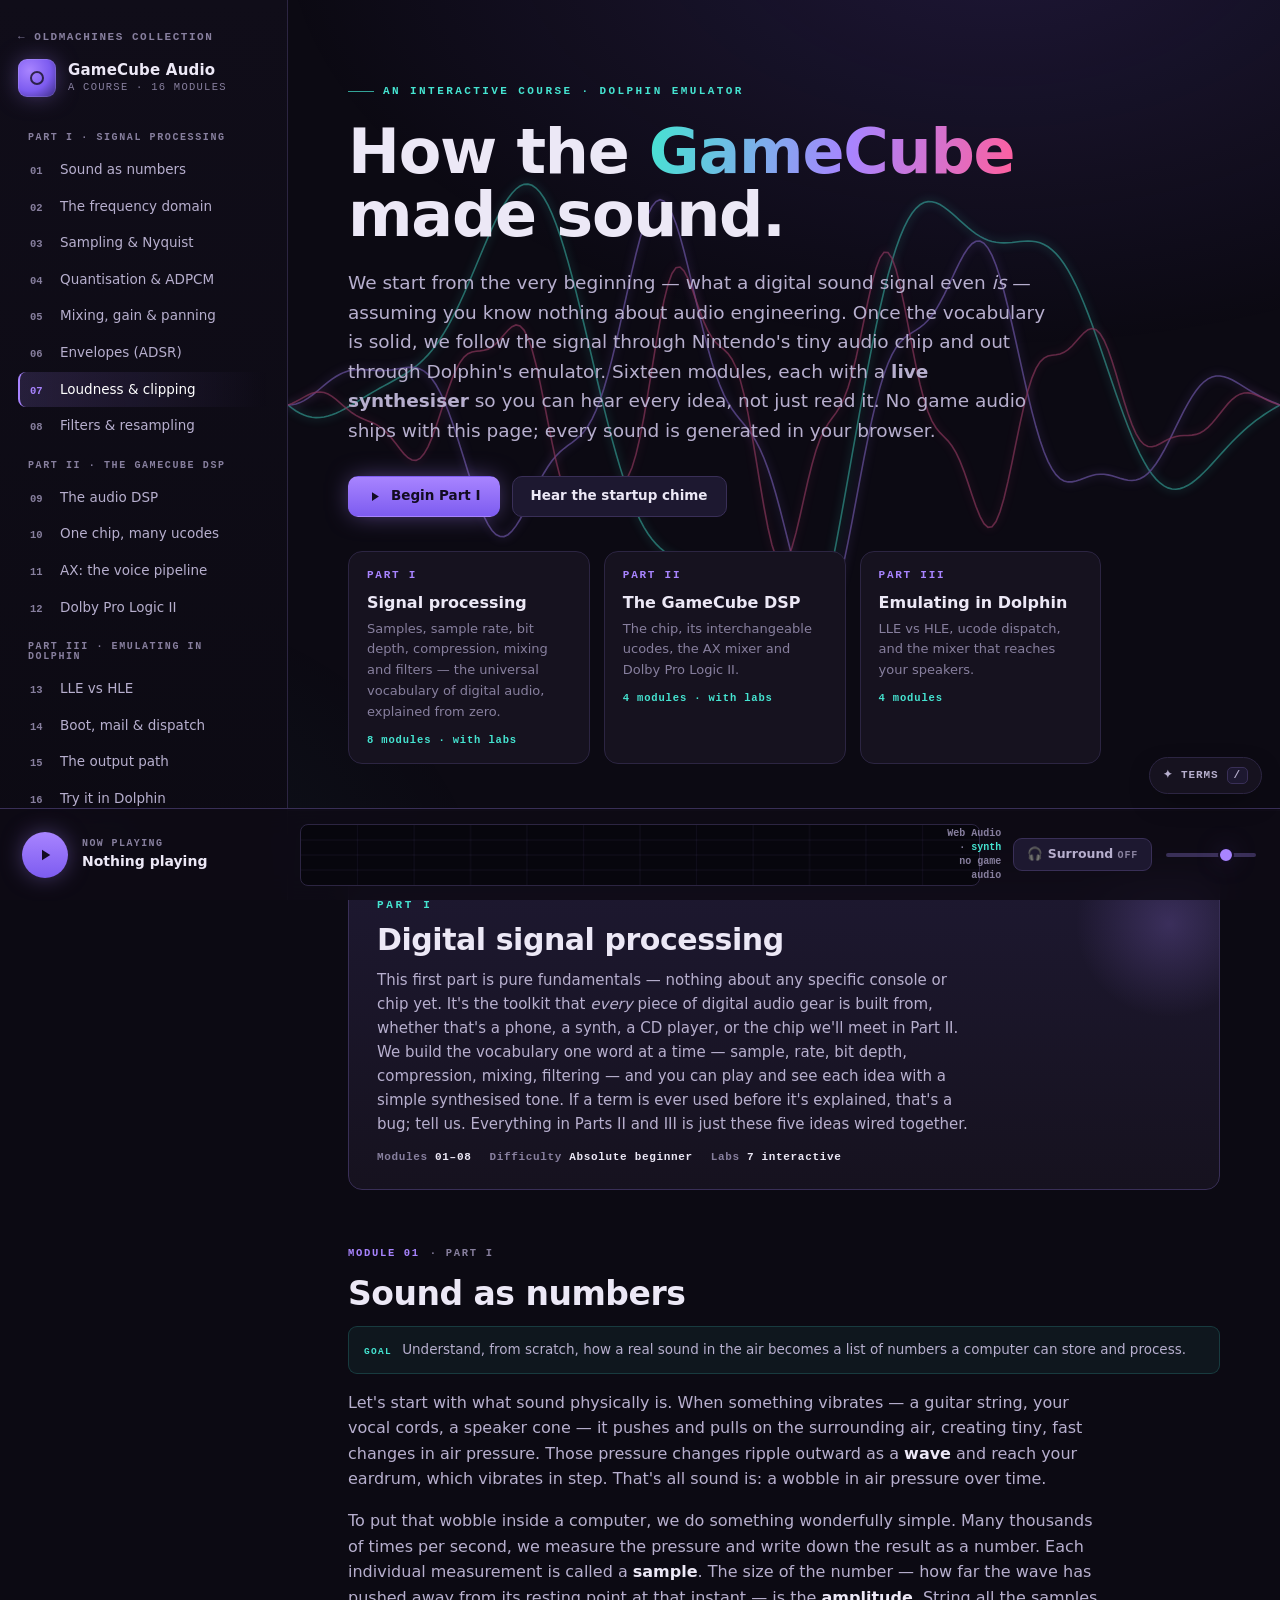
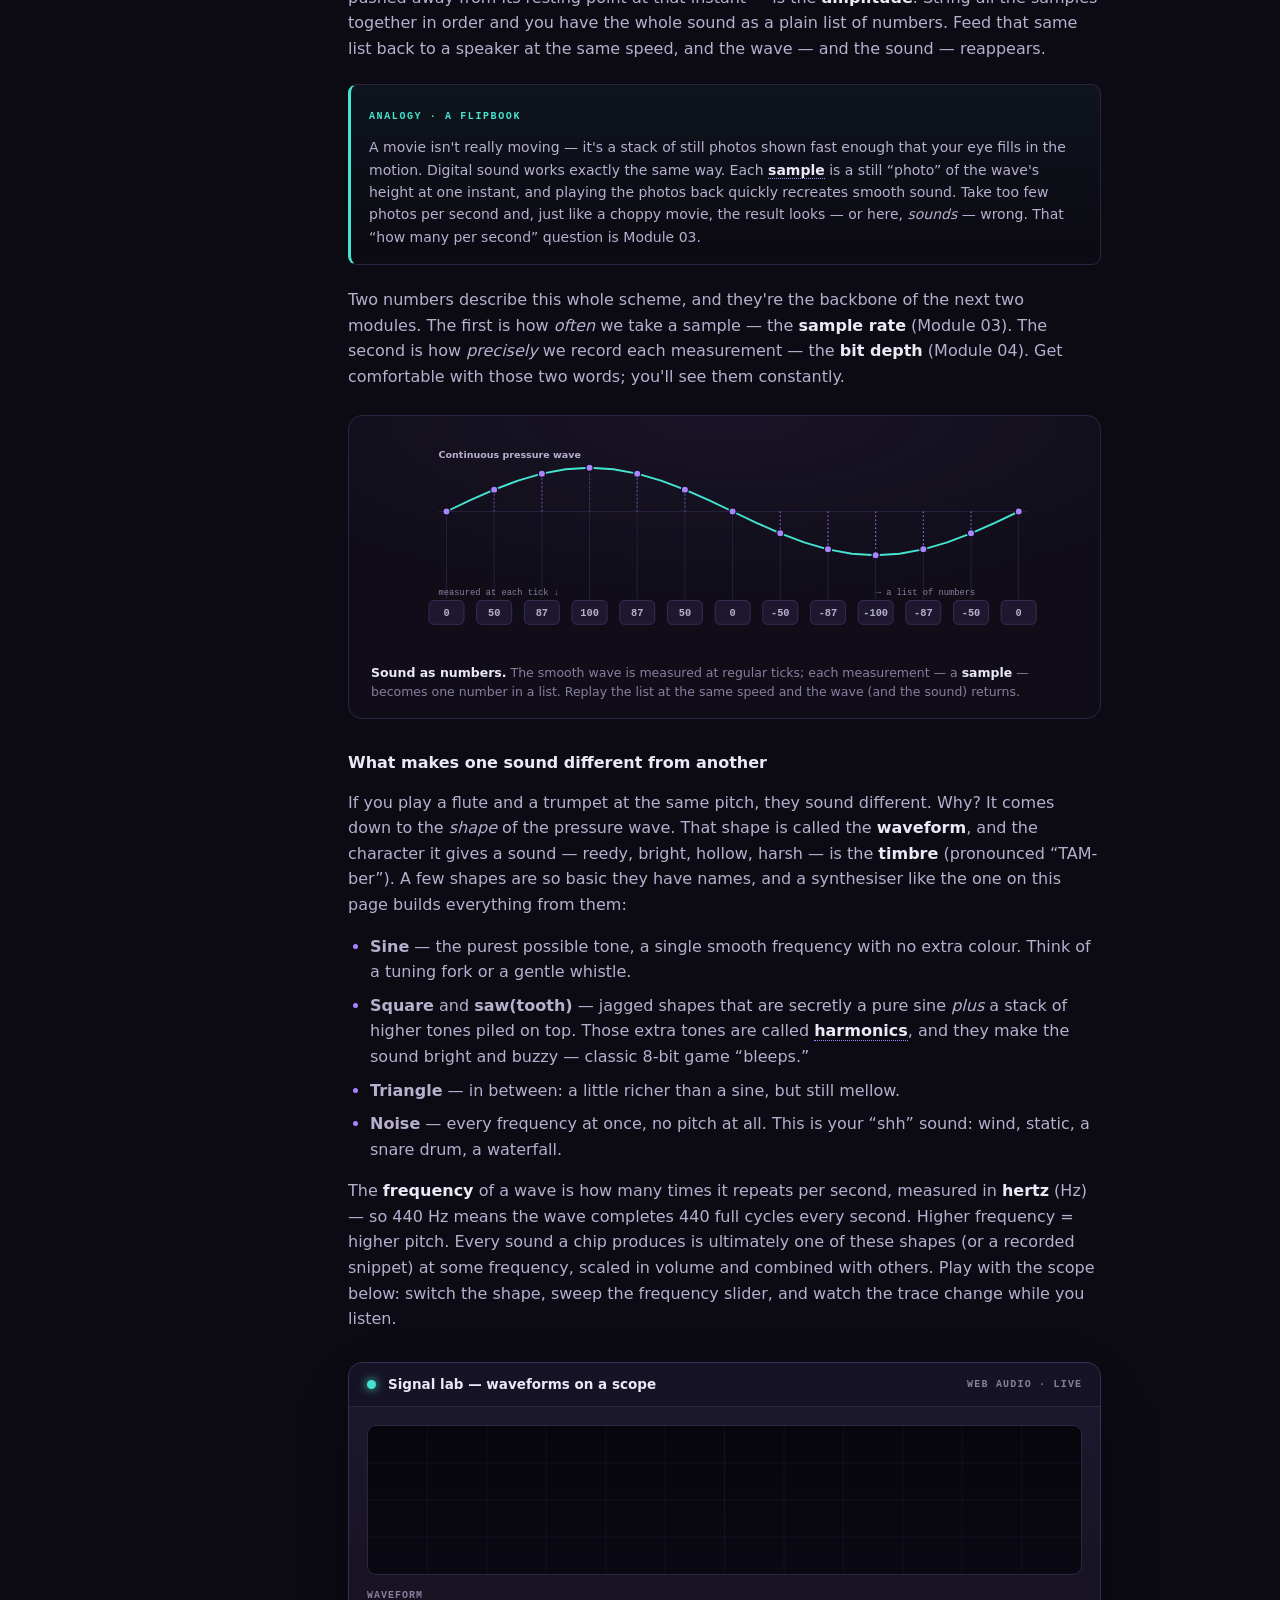
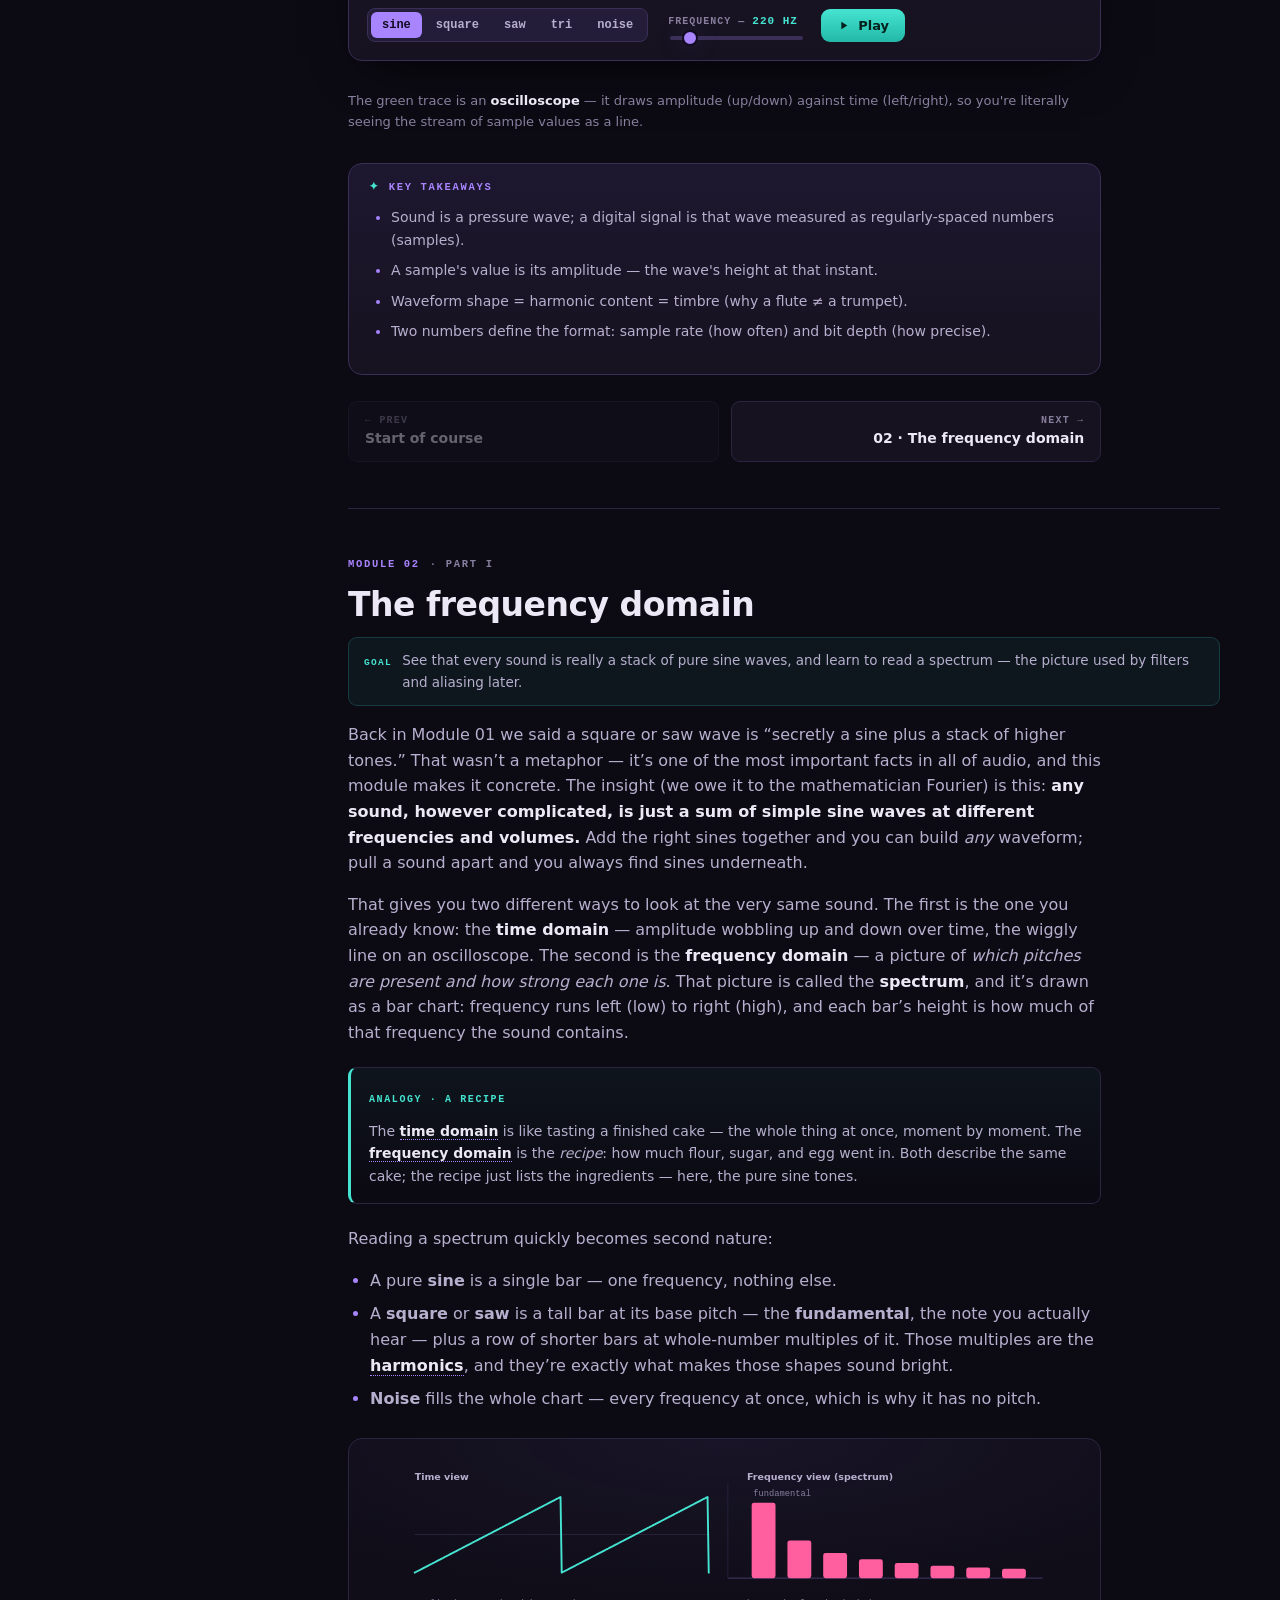
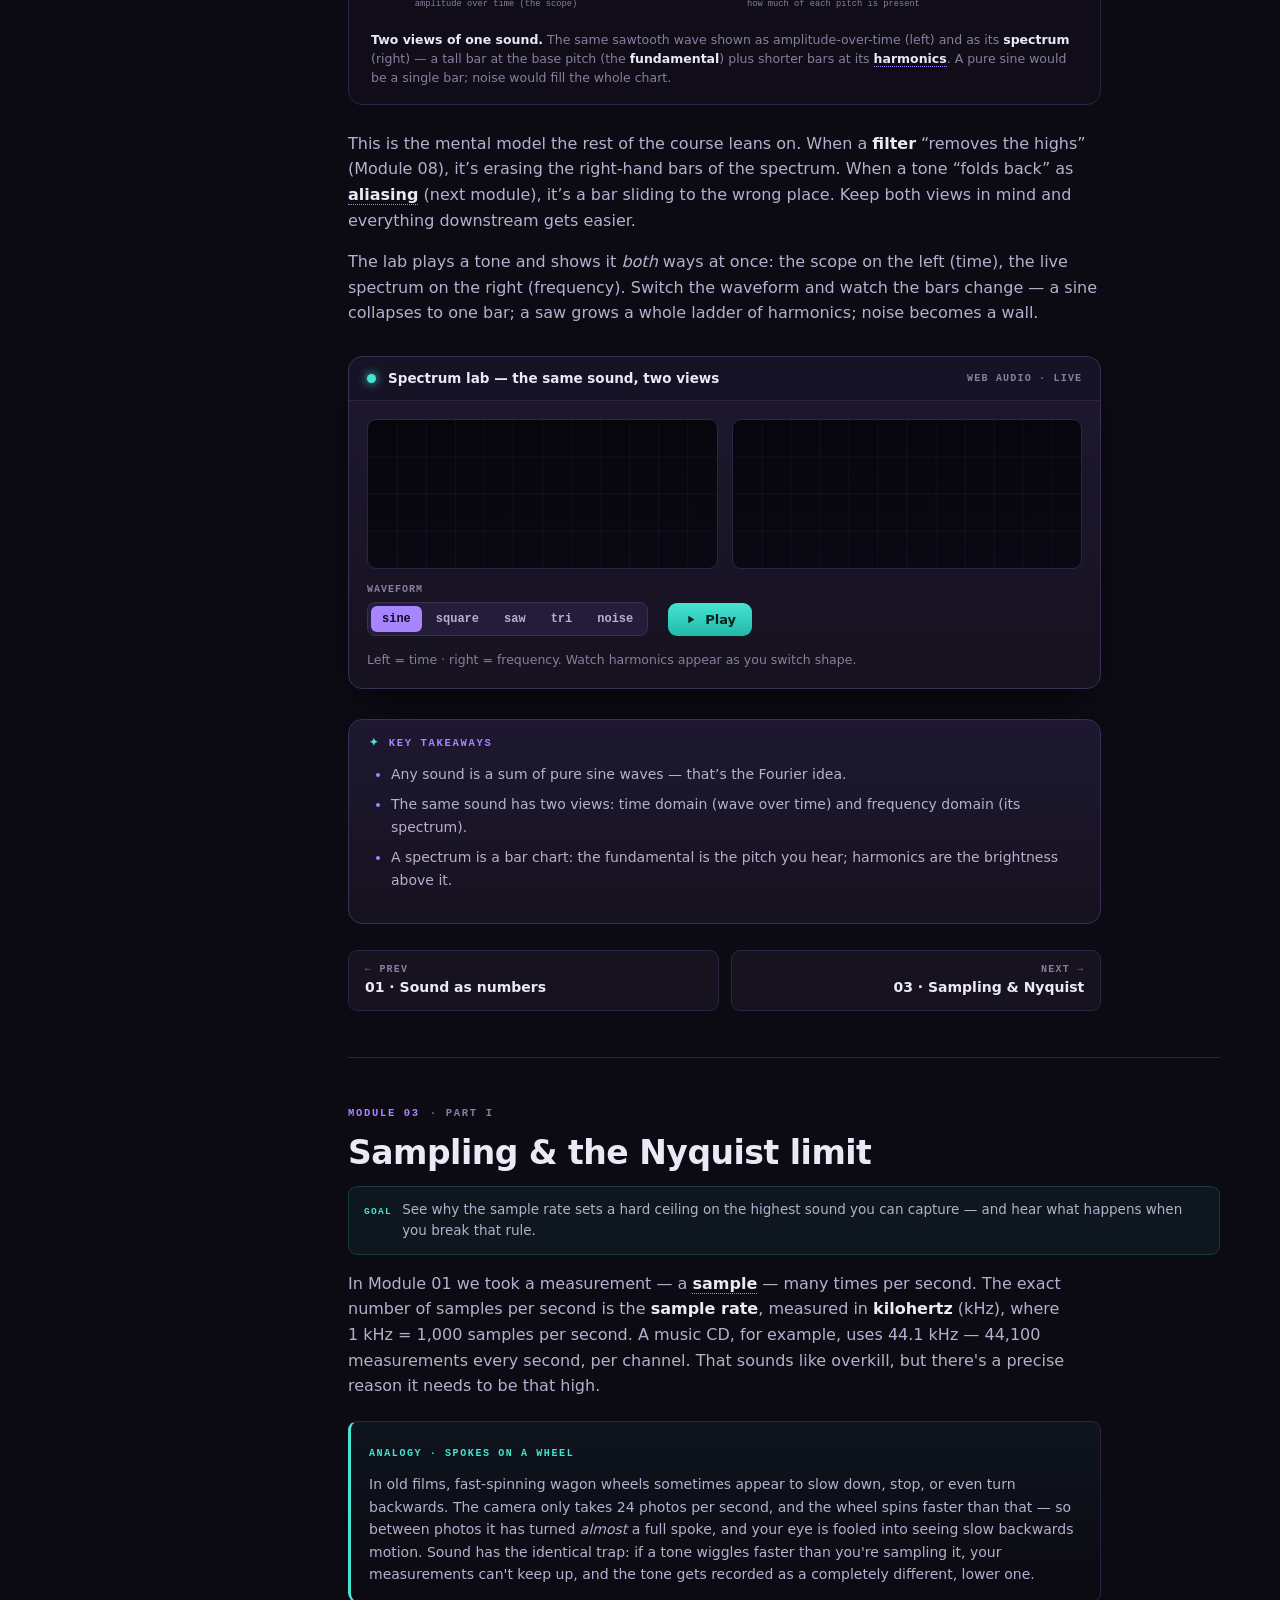
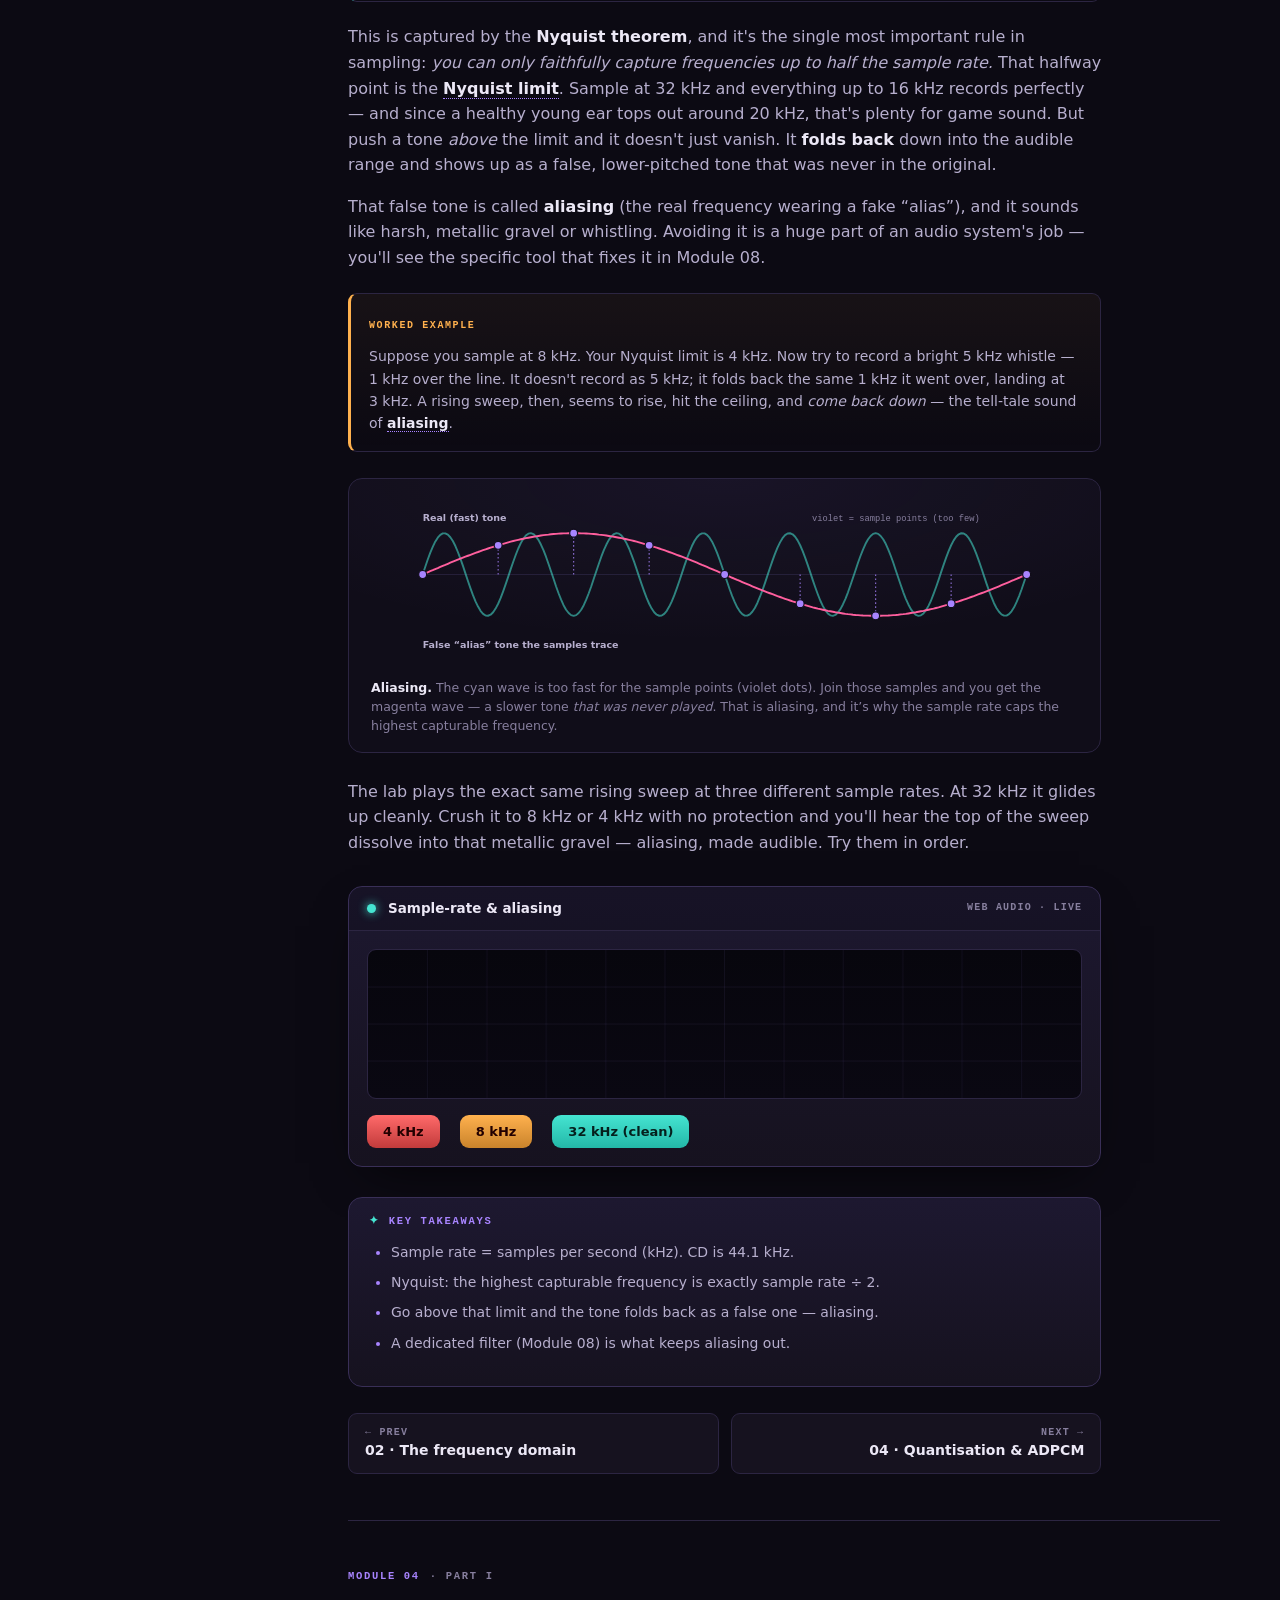
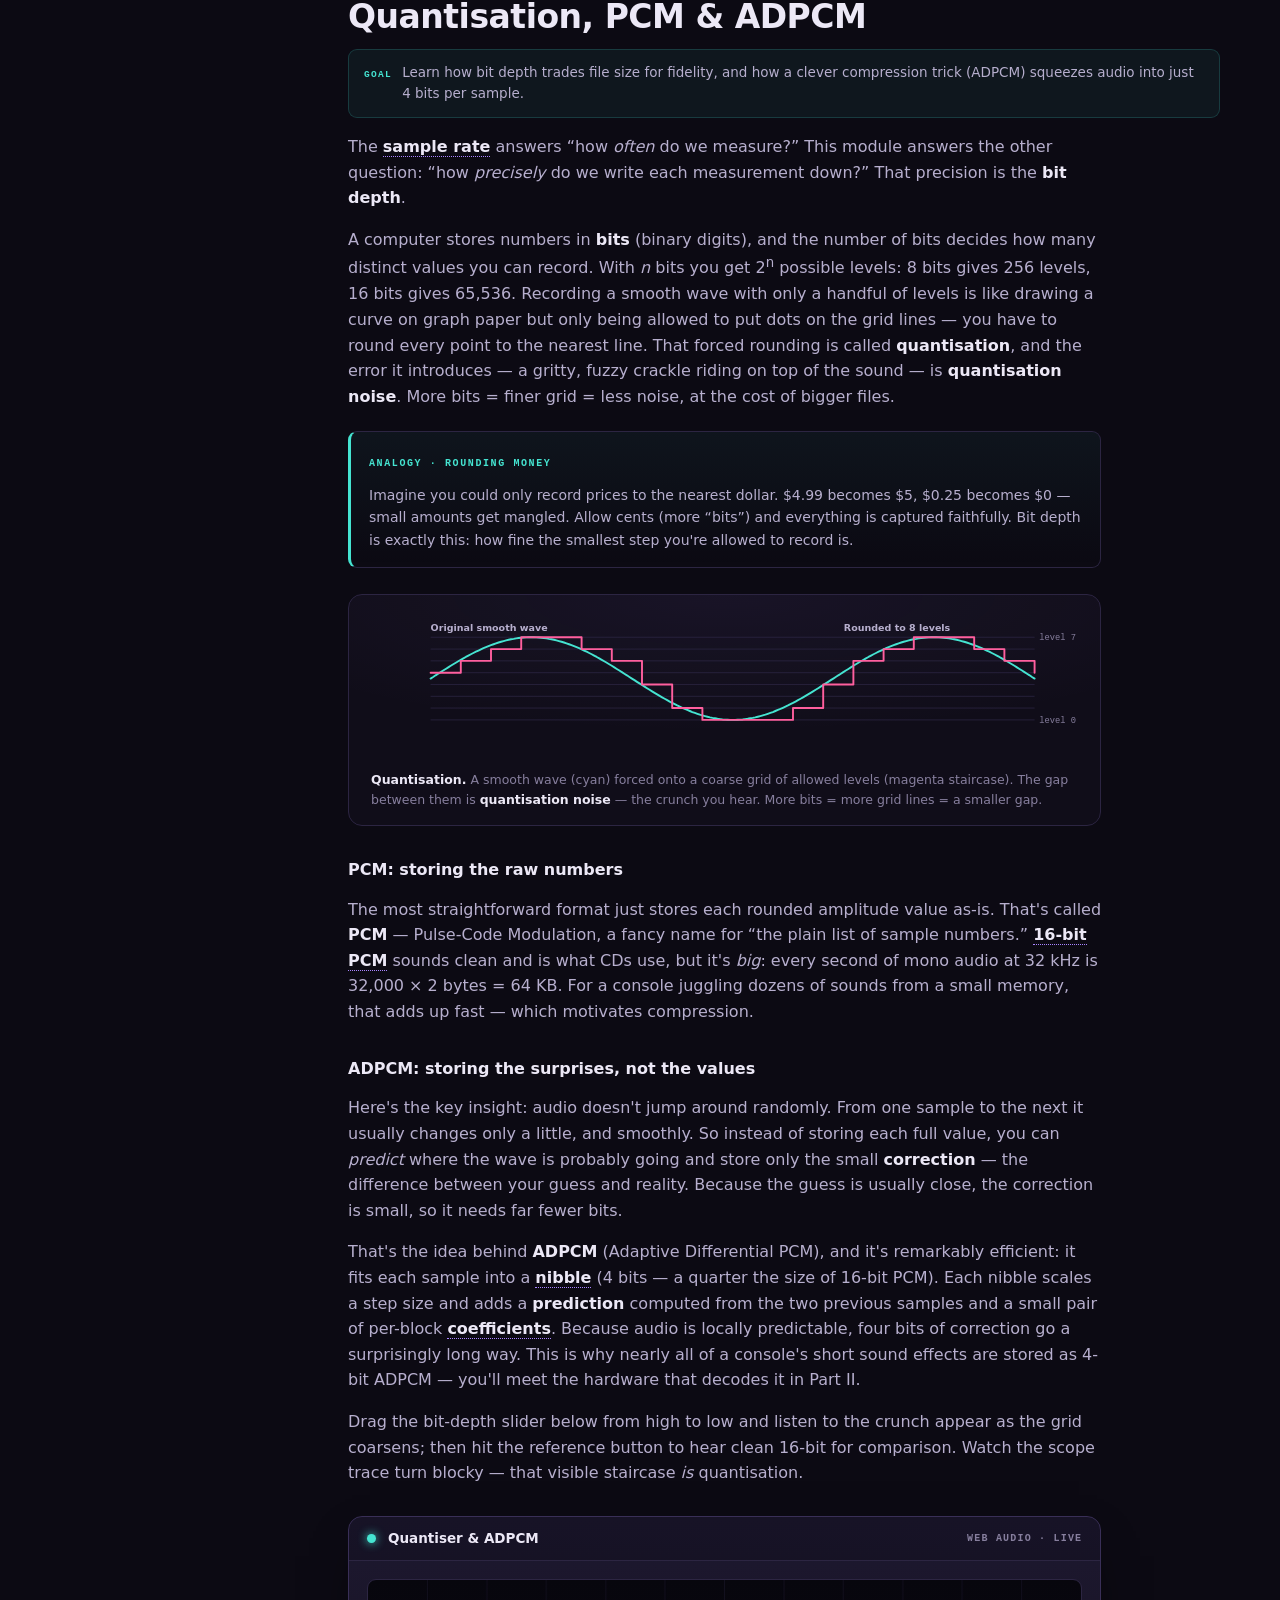
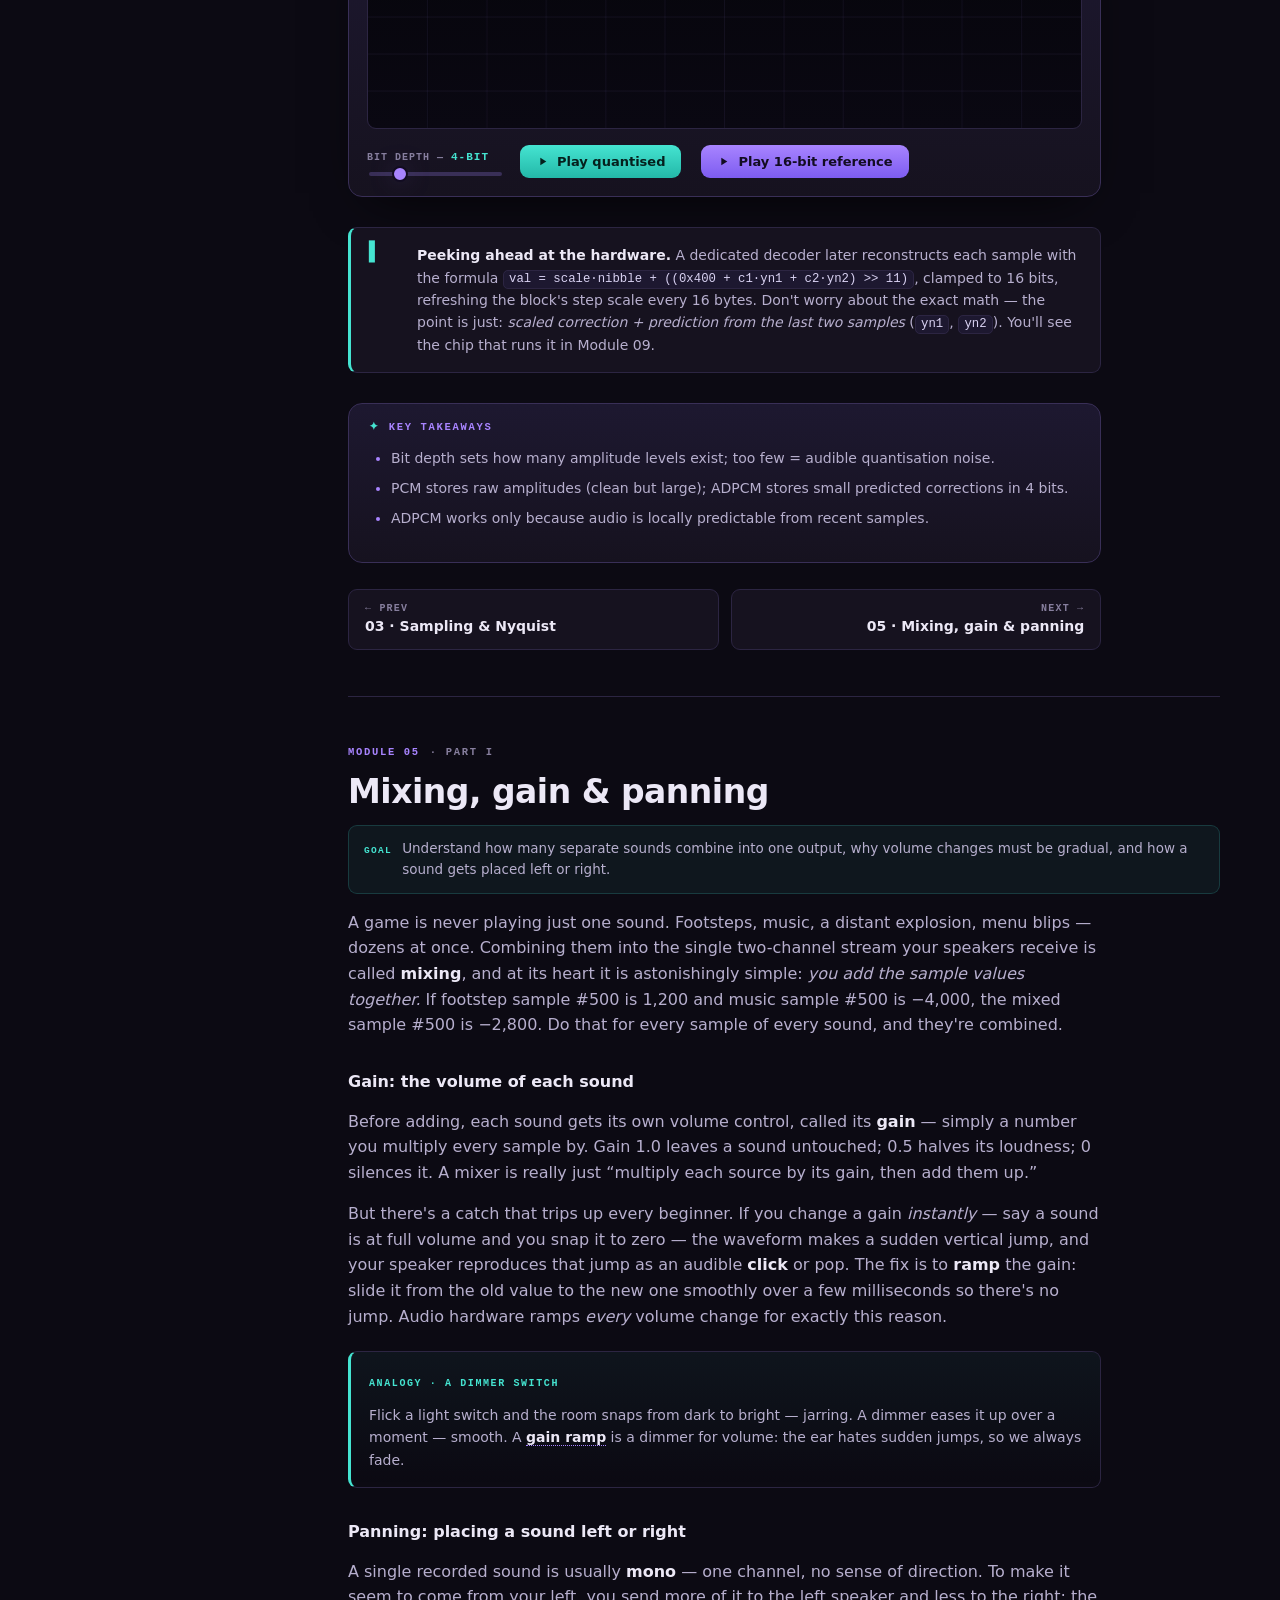
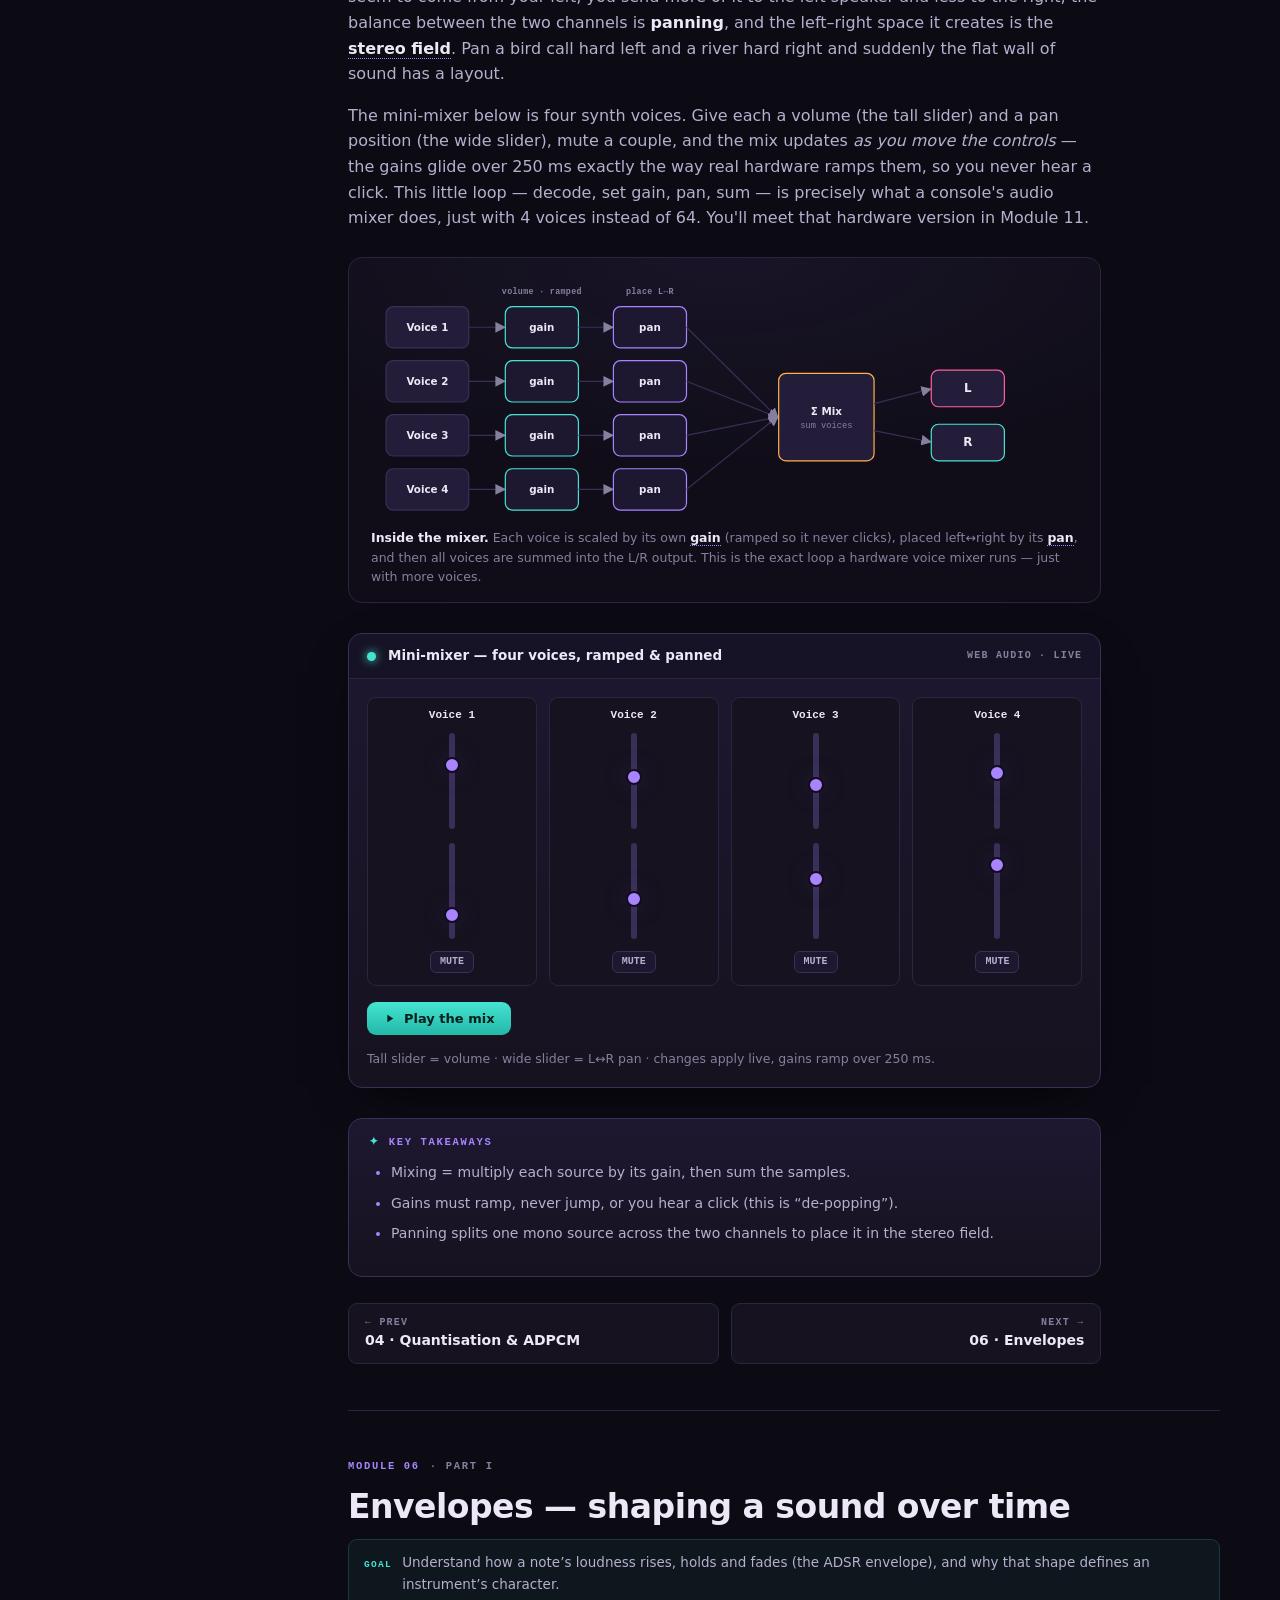
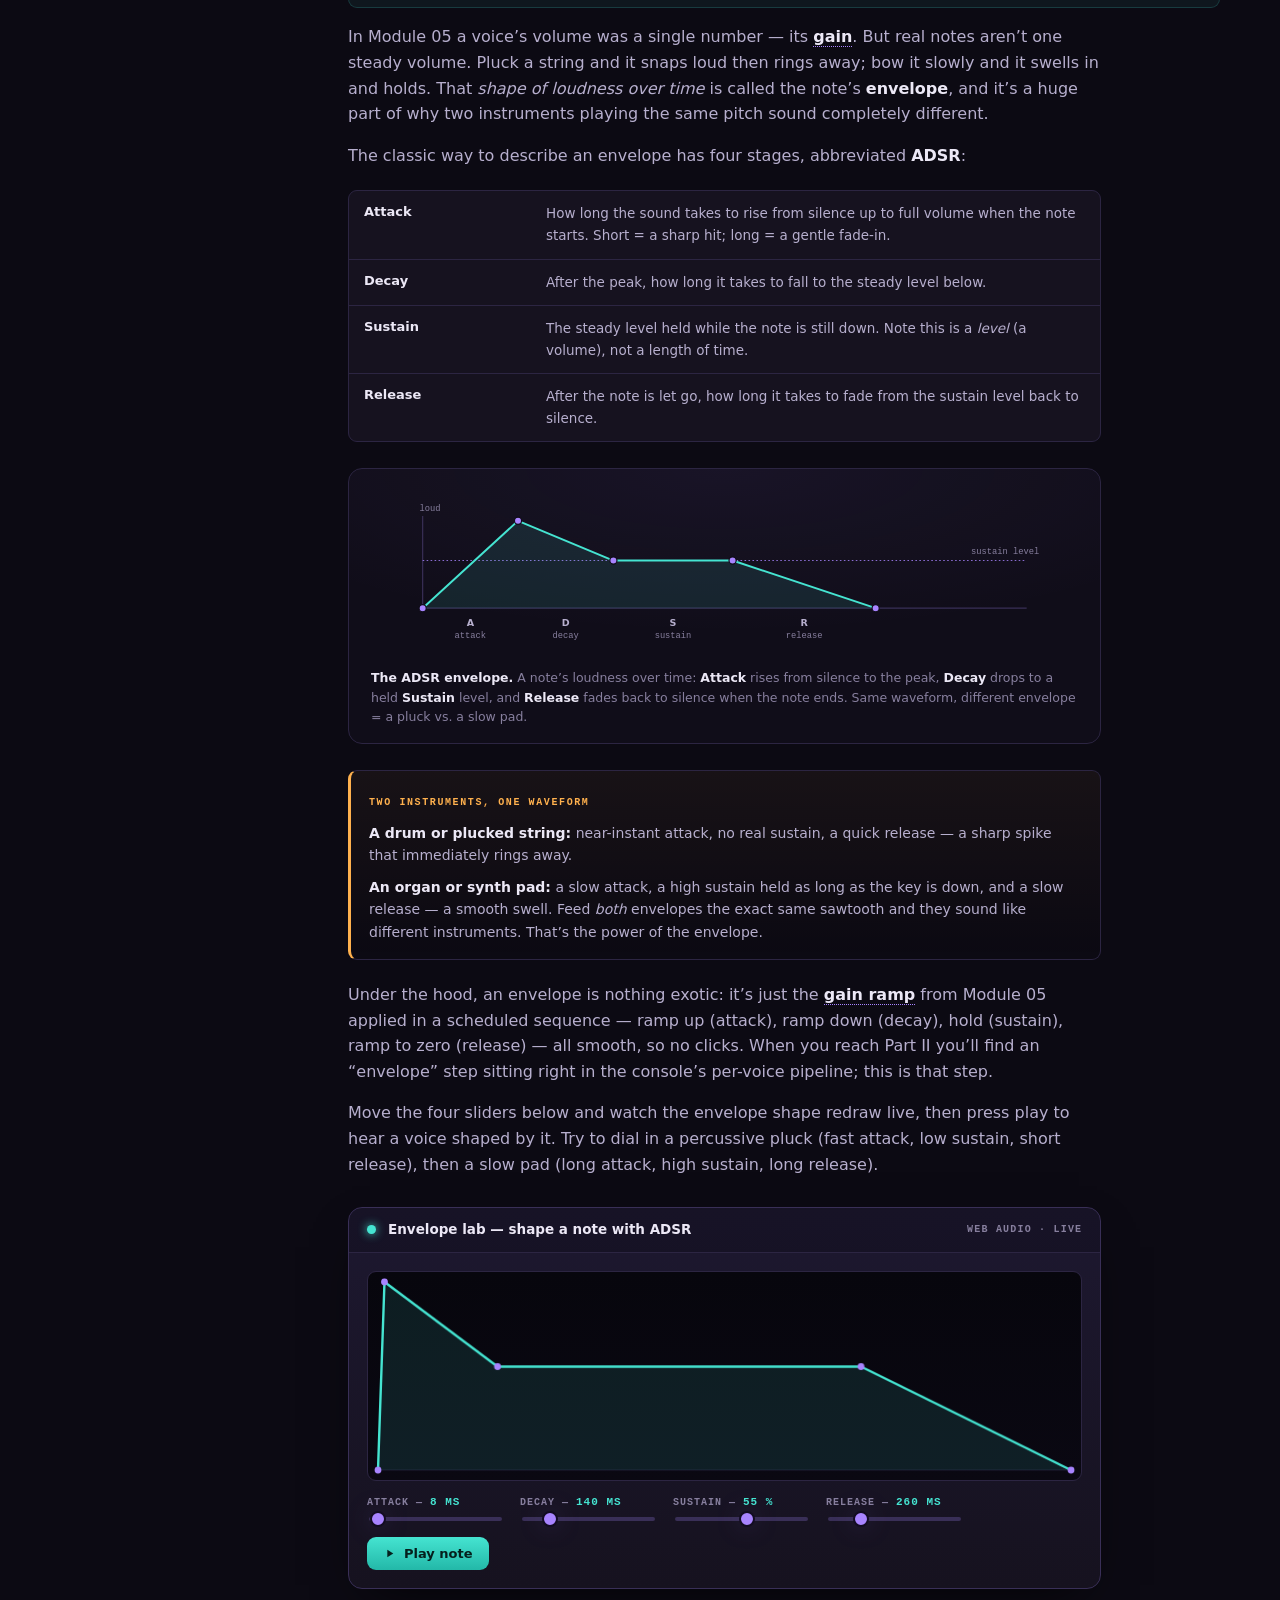
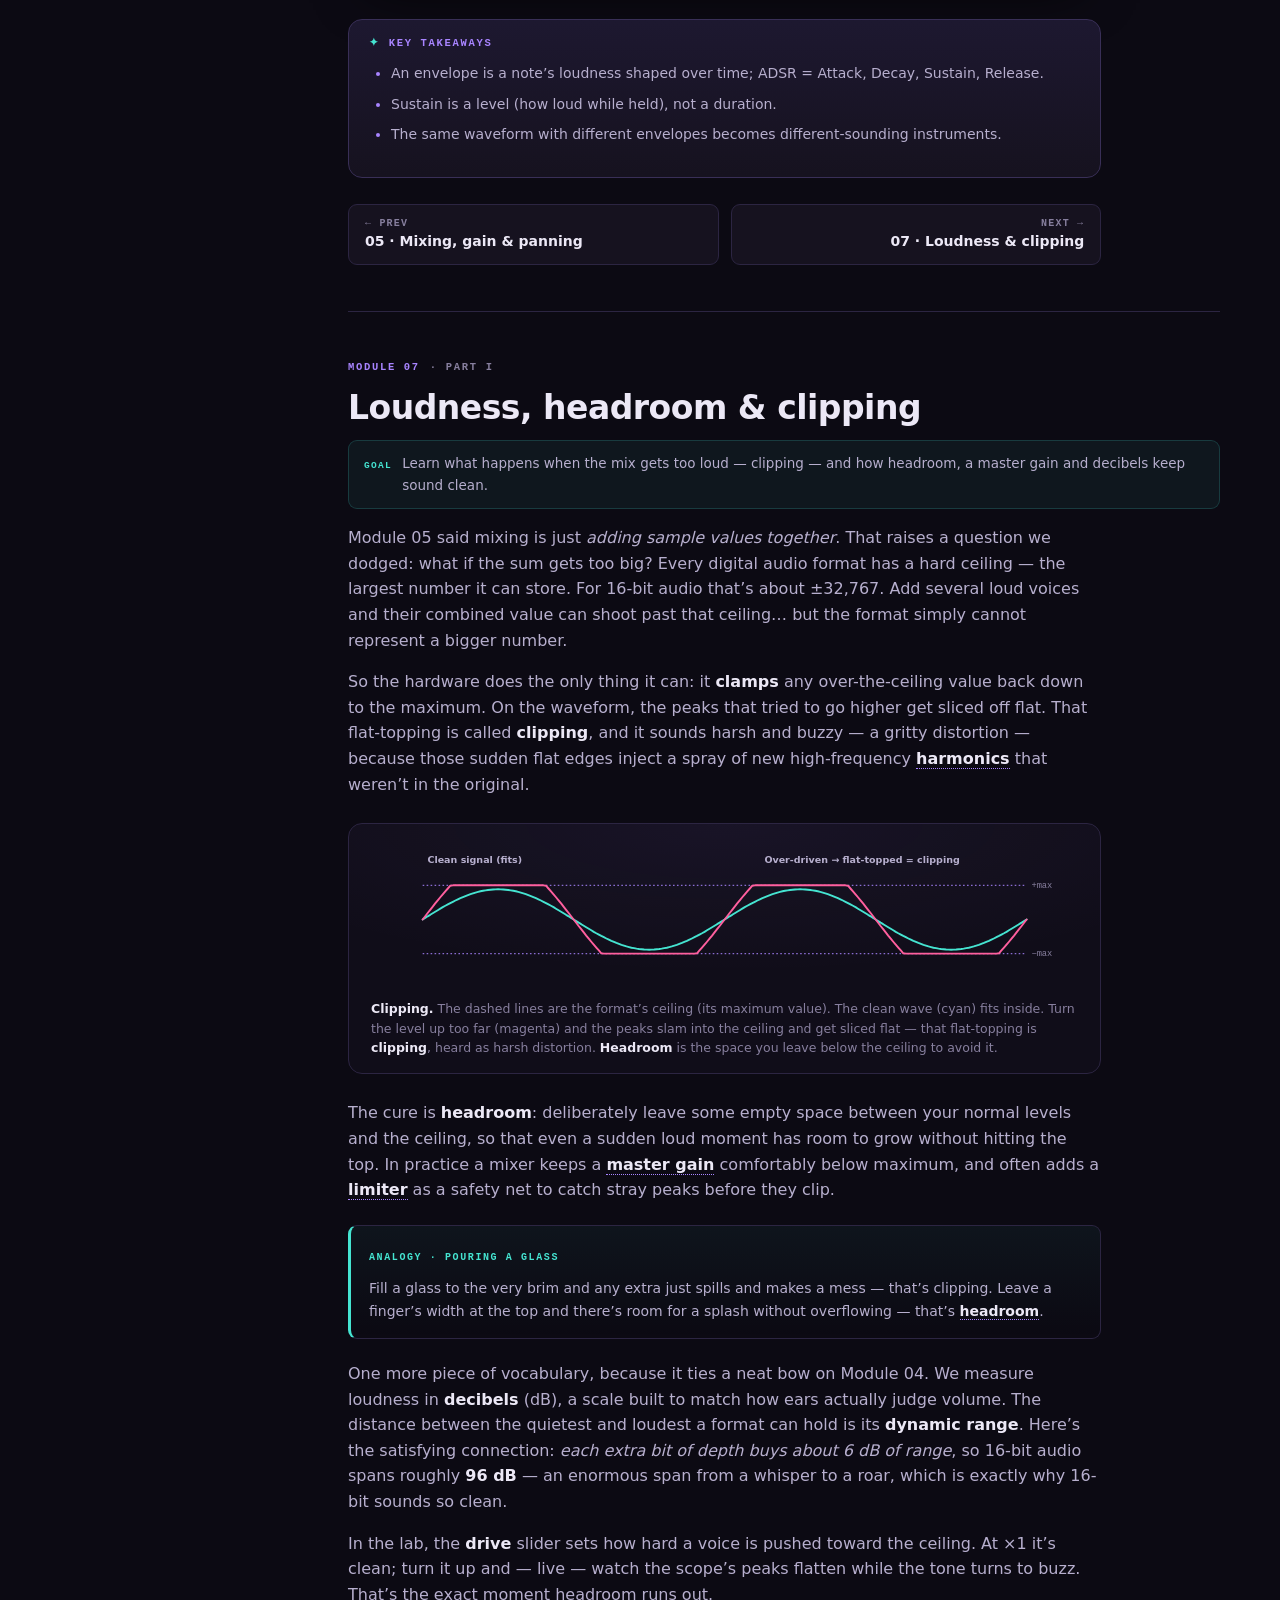
==== commit b9d42960: "Add the term-glossary command palette Press / or Cmd/Ctrl-K on any course page for a filterable glos" ====
--- a/audio/index.html
+++ b/audio/index.html
@@ -2766,5 +2766,6 @@
 </div>
 
 <script src="app.js?v=20260704b"></script>
+<script src="../palette.js" defer></script>
 </body>
 </html>
